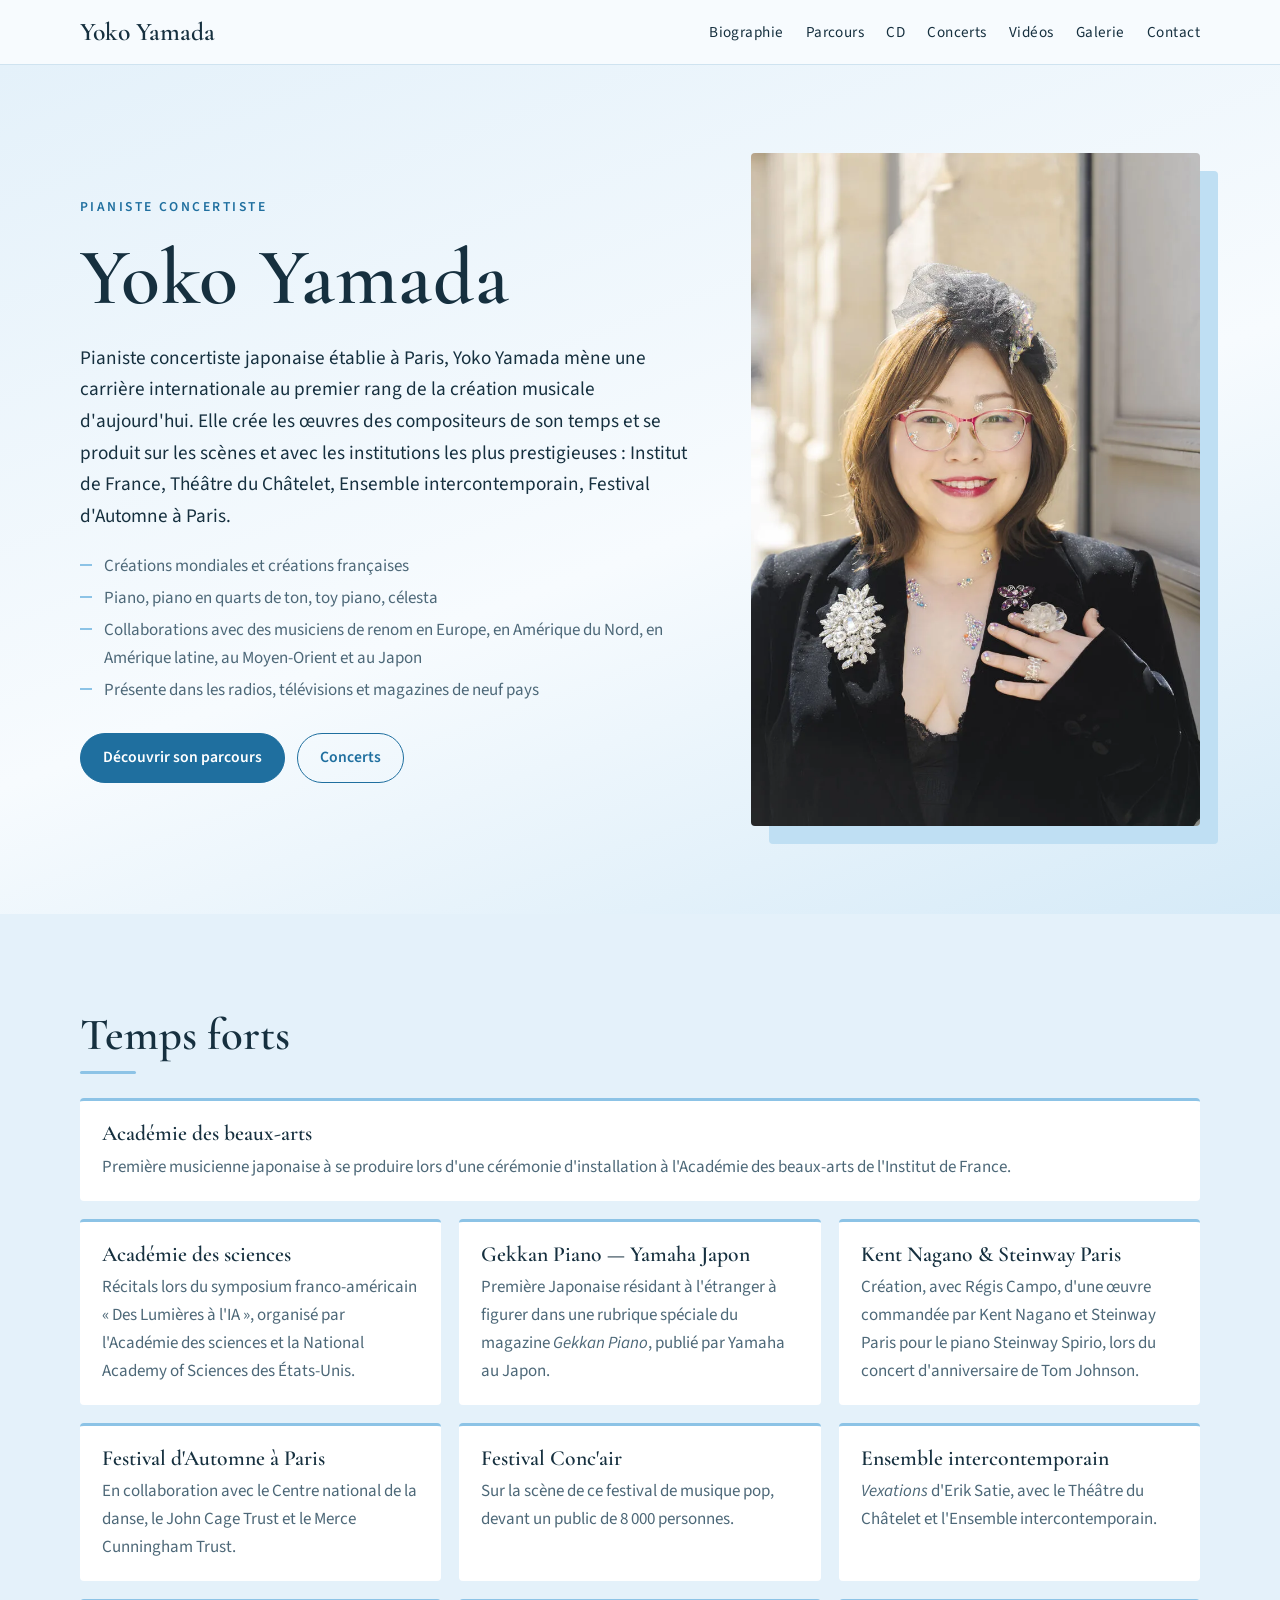
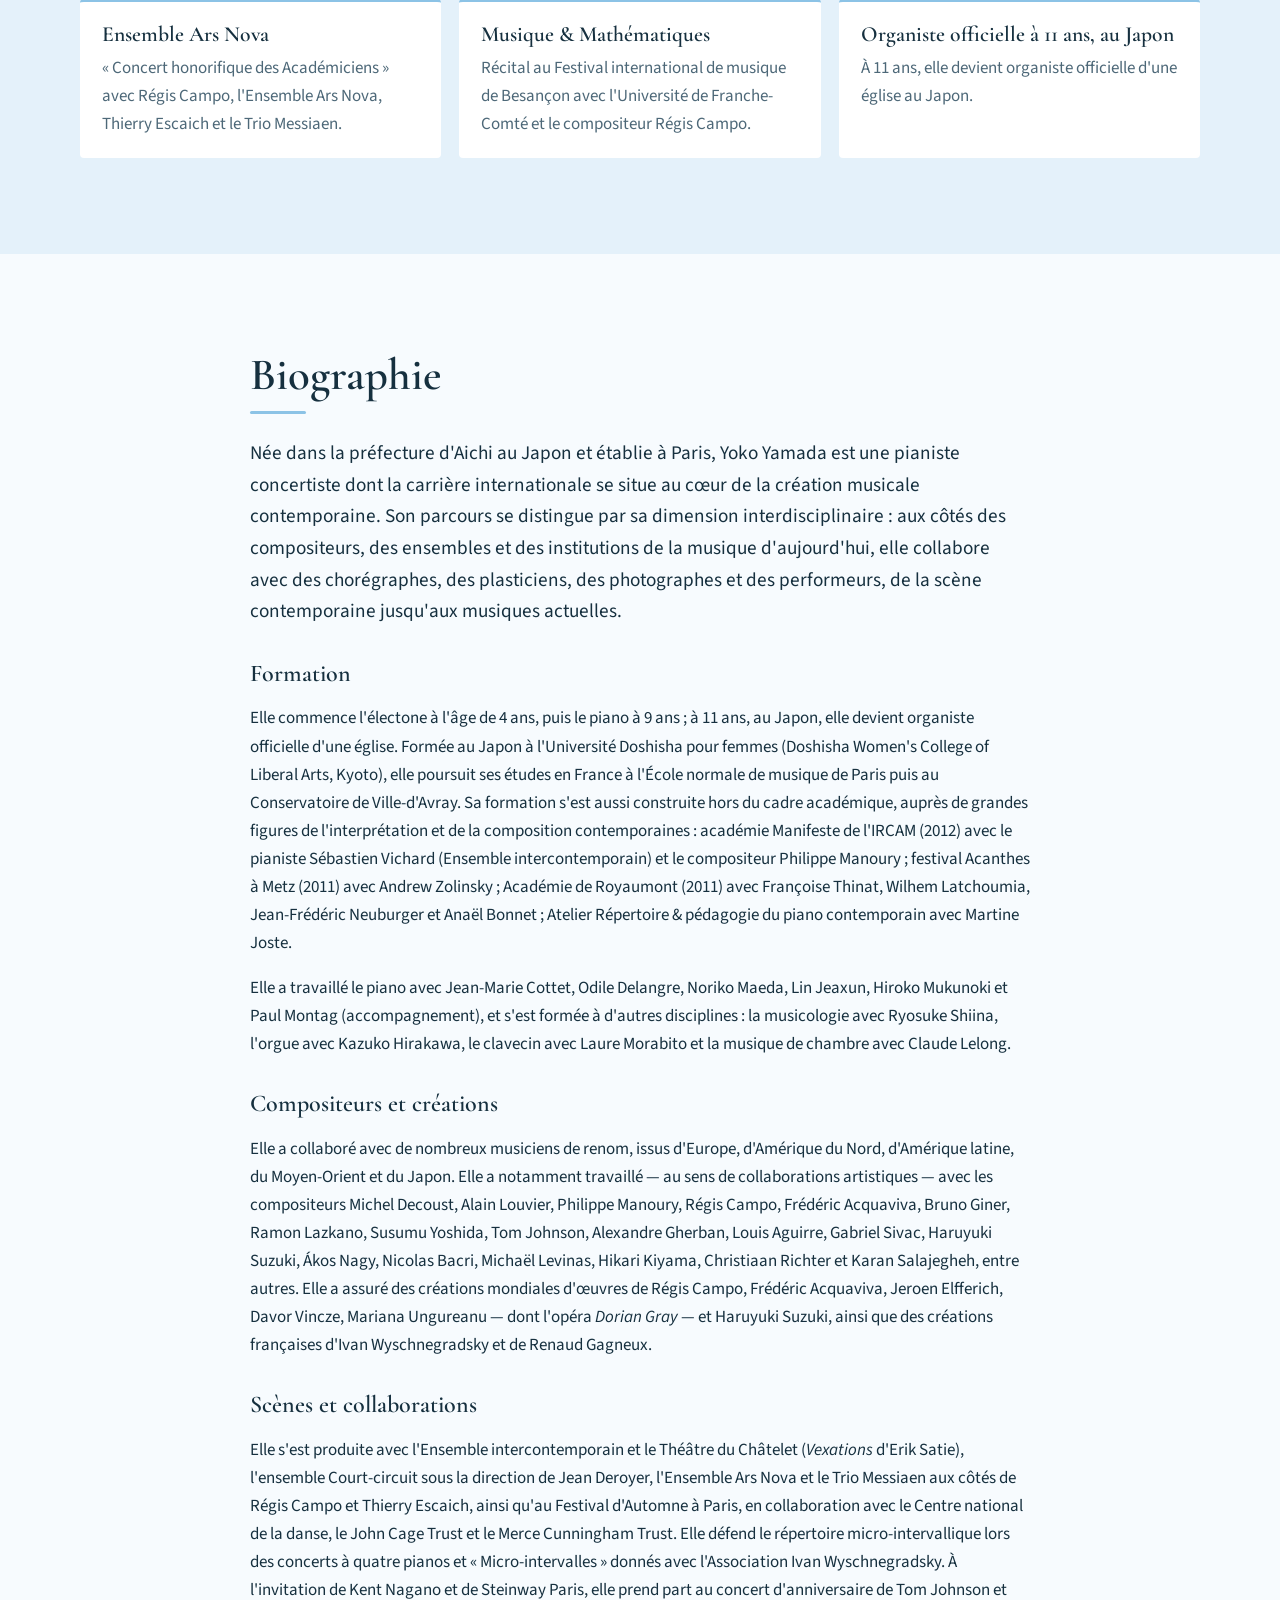
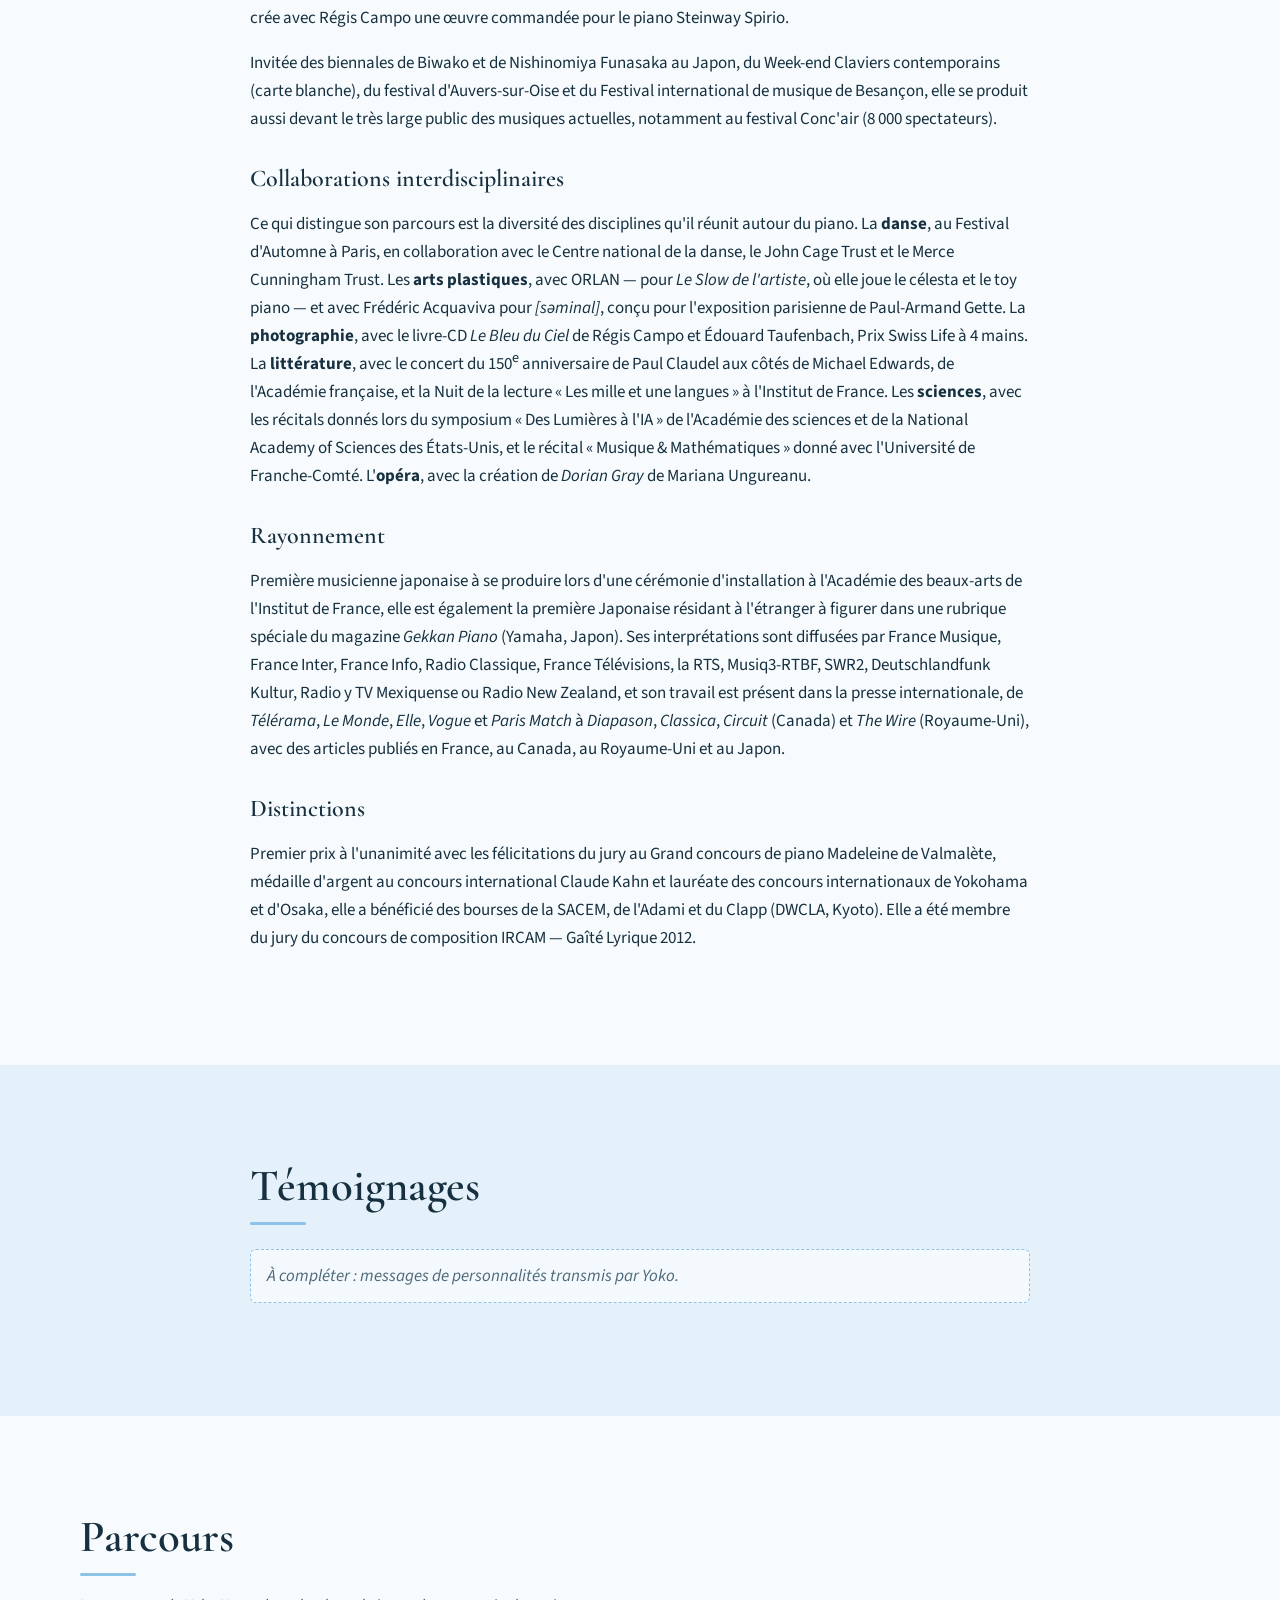
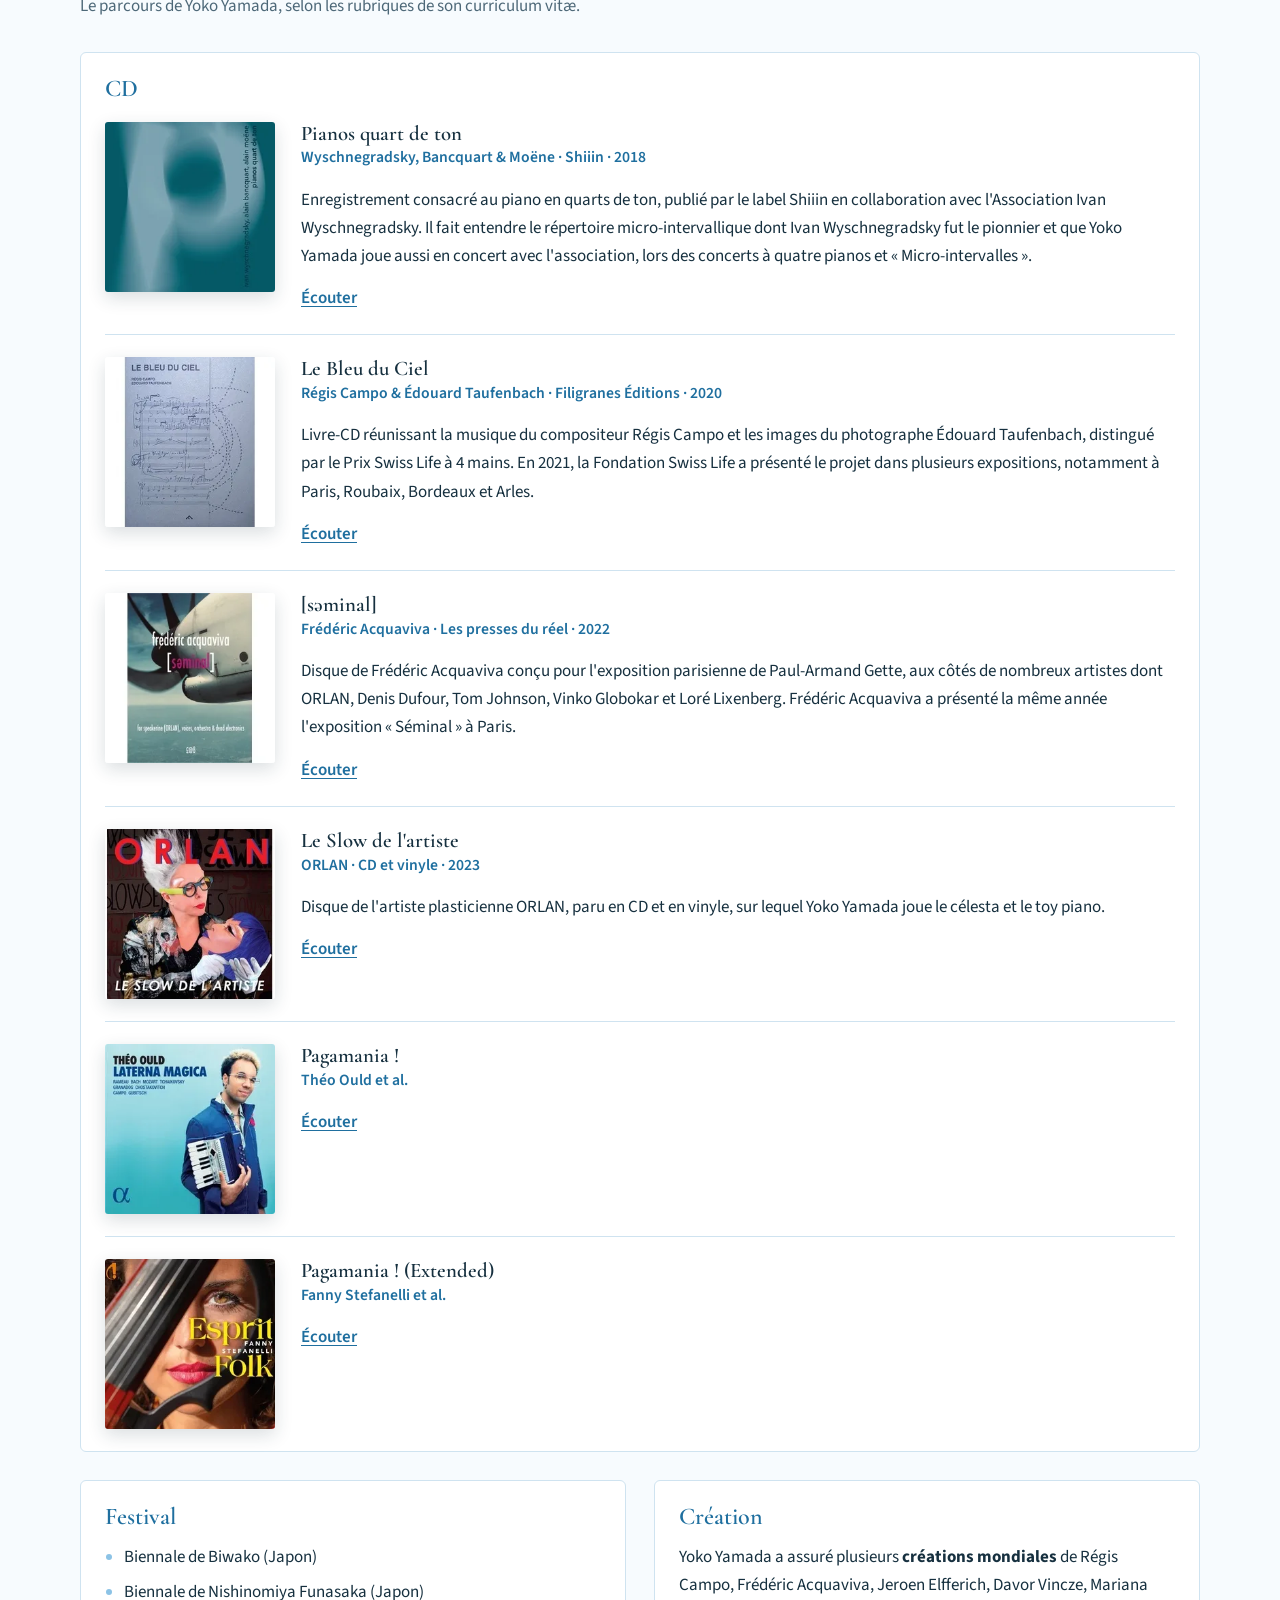
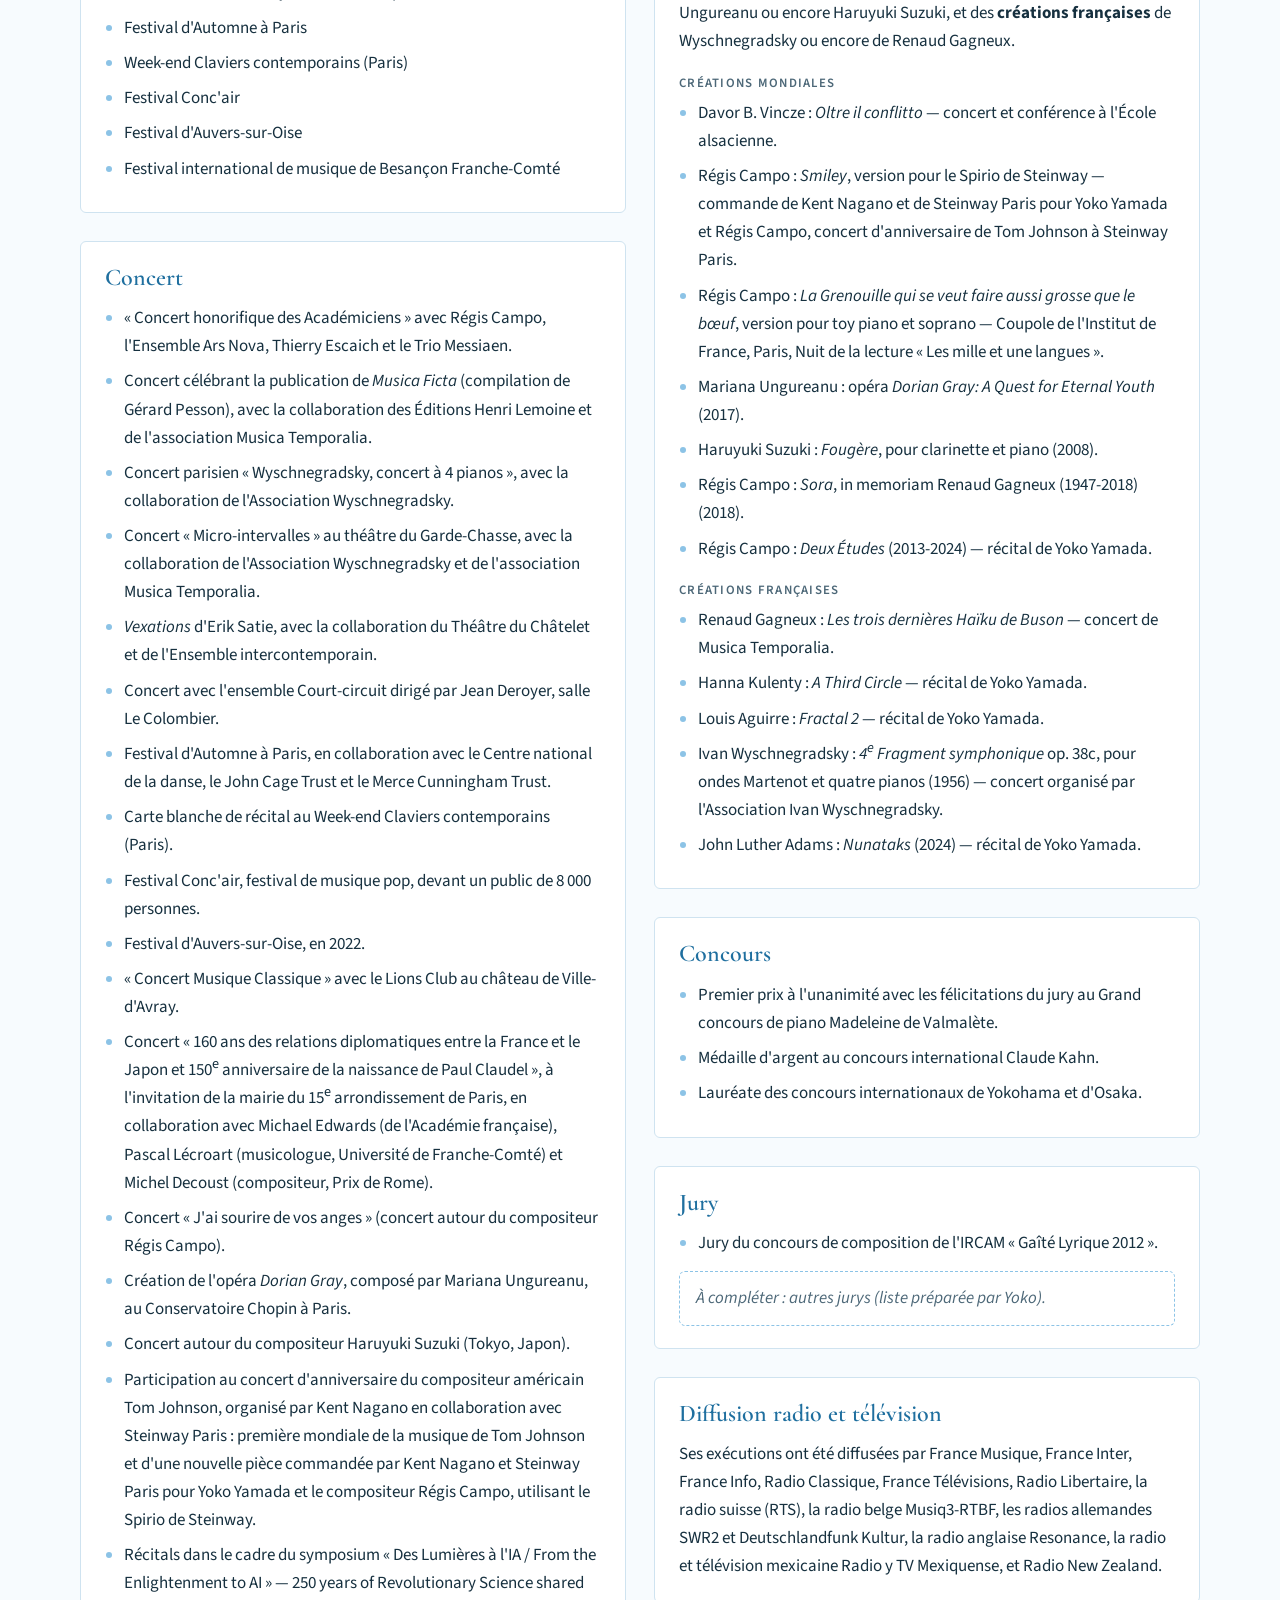
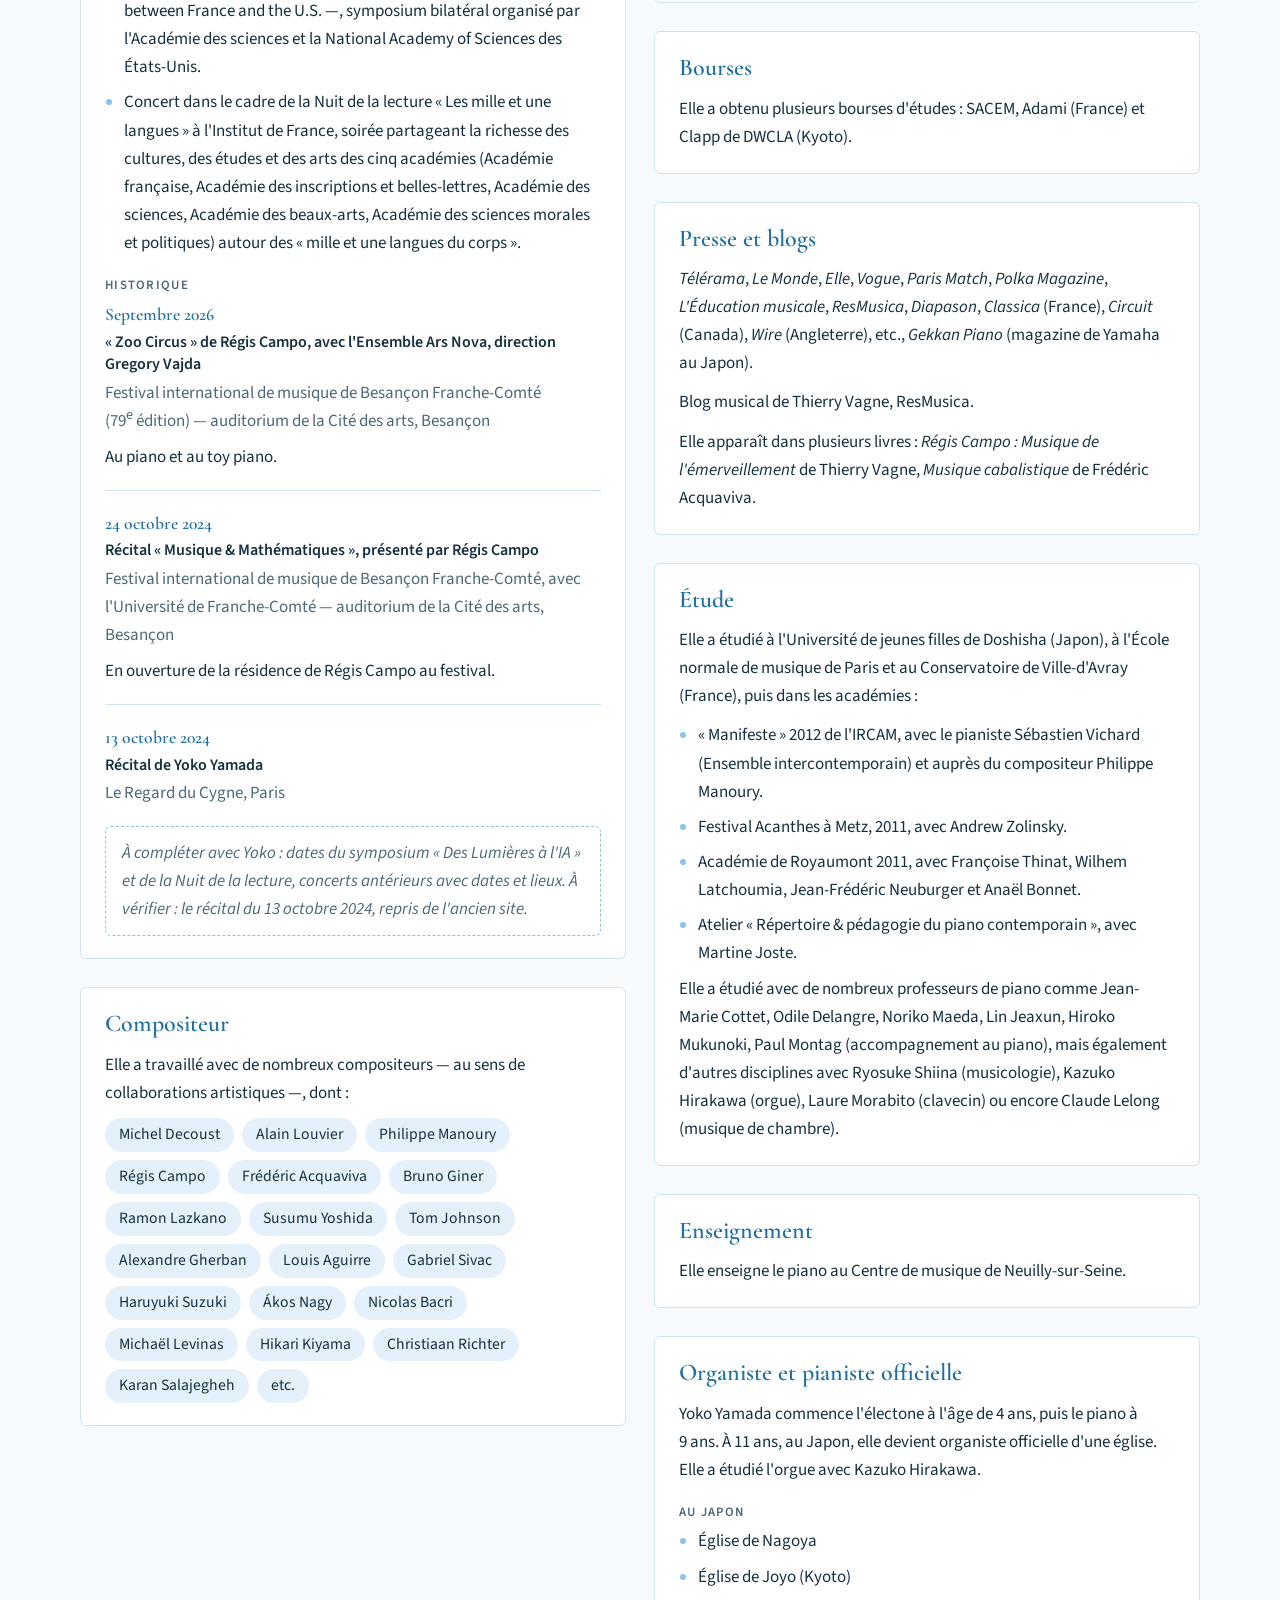
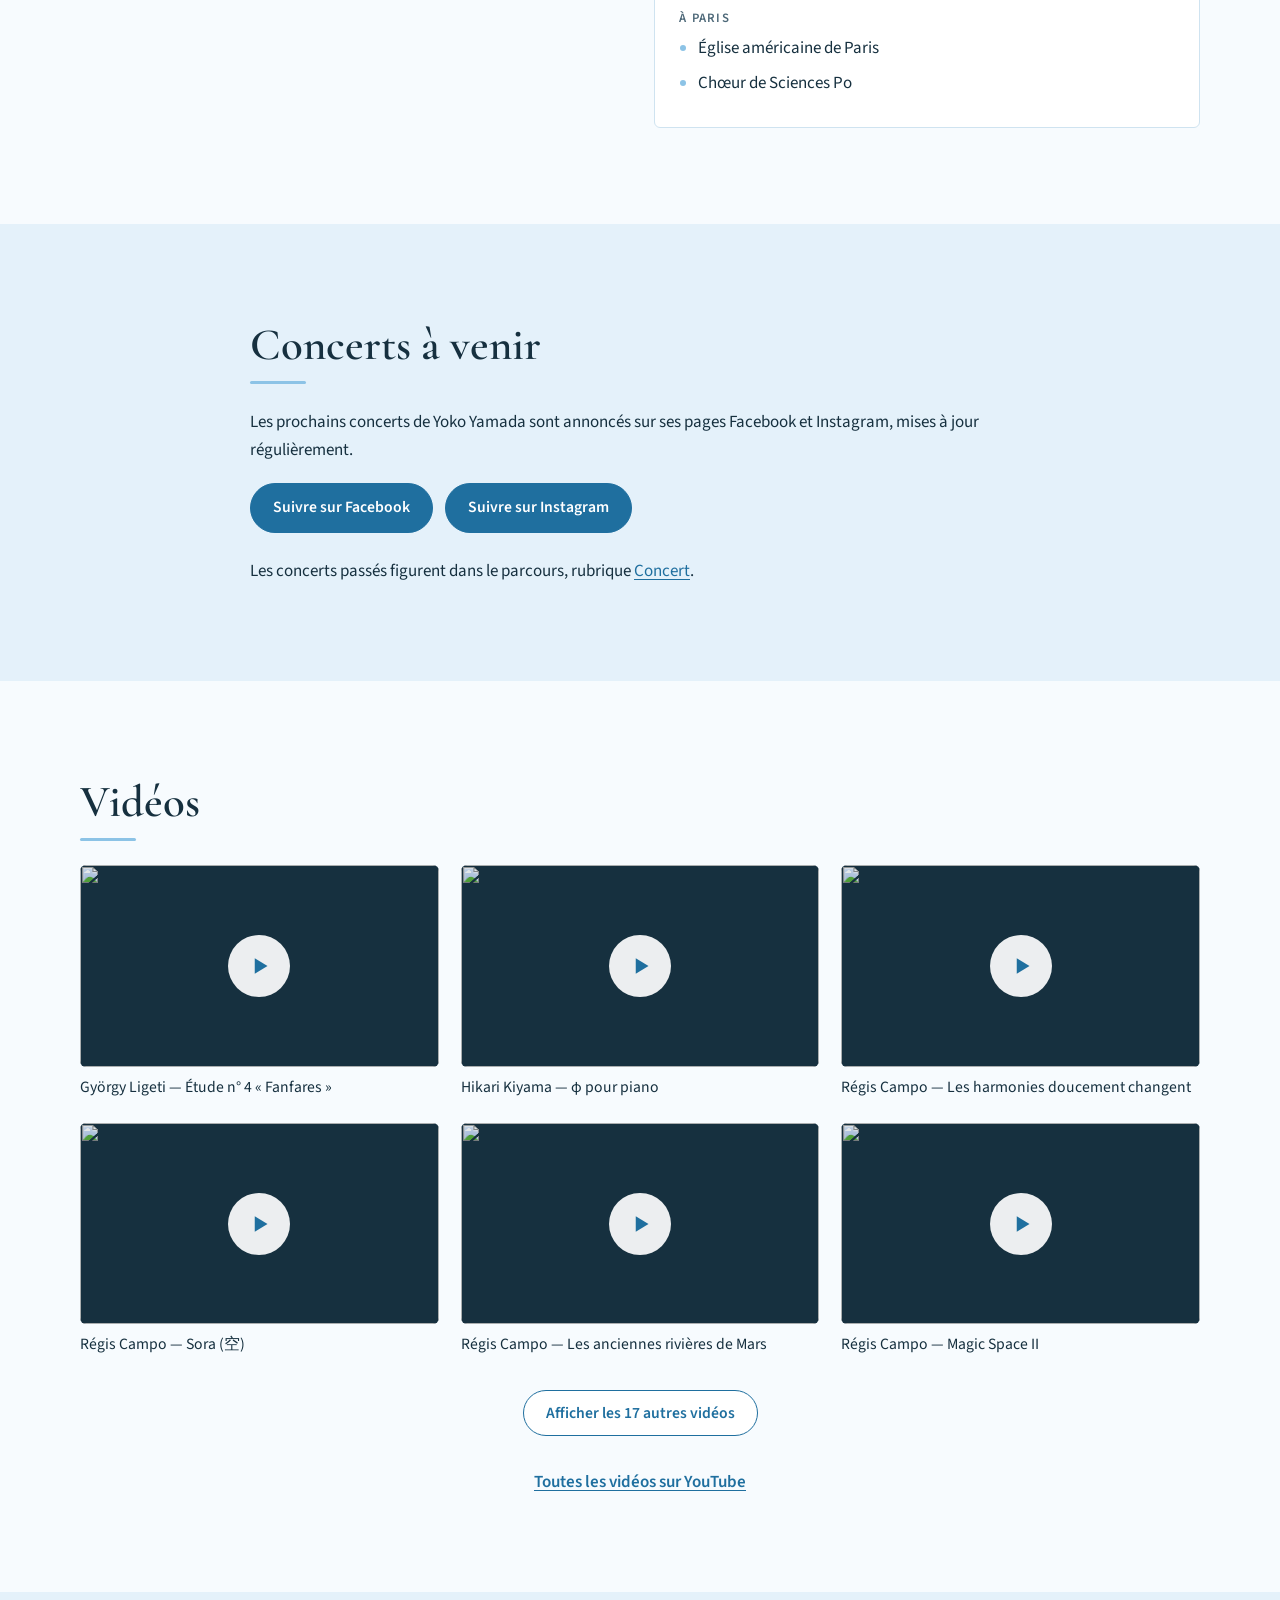
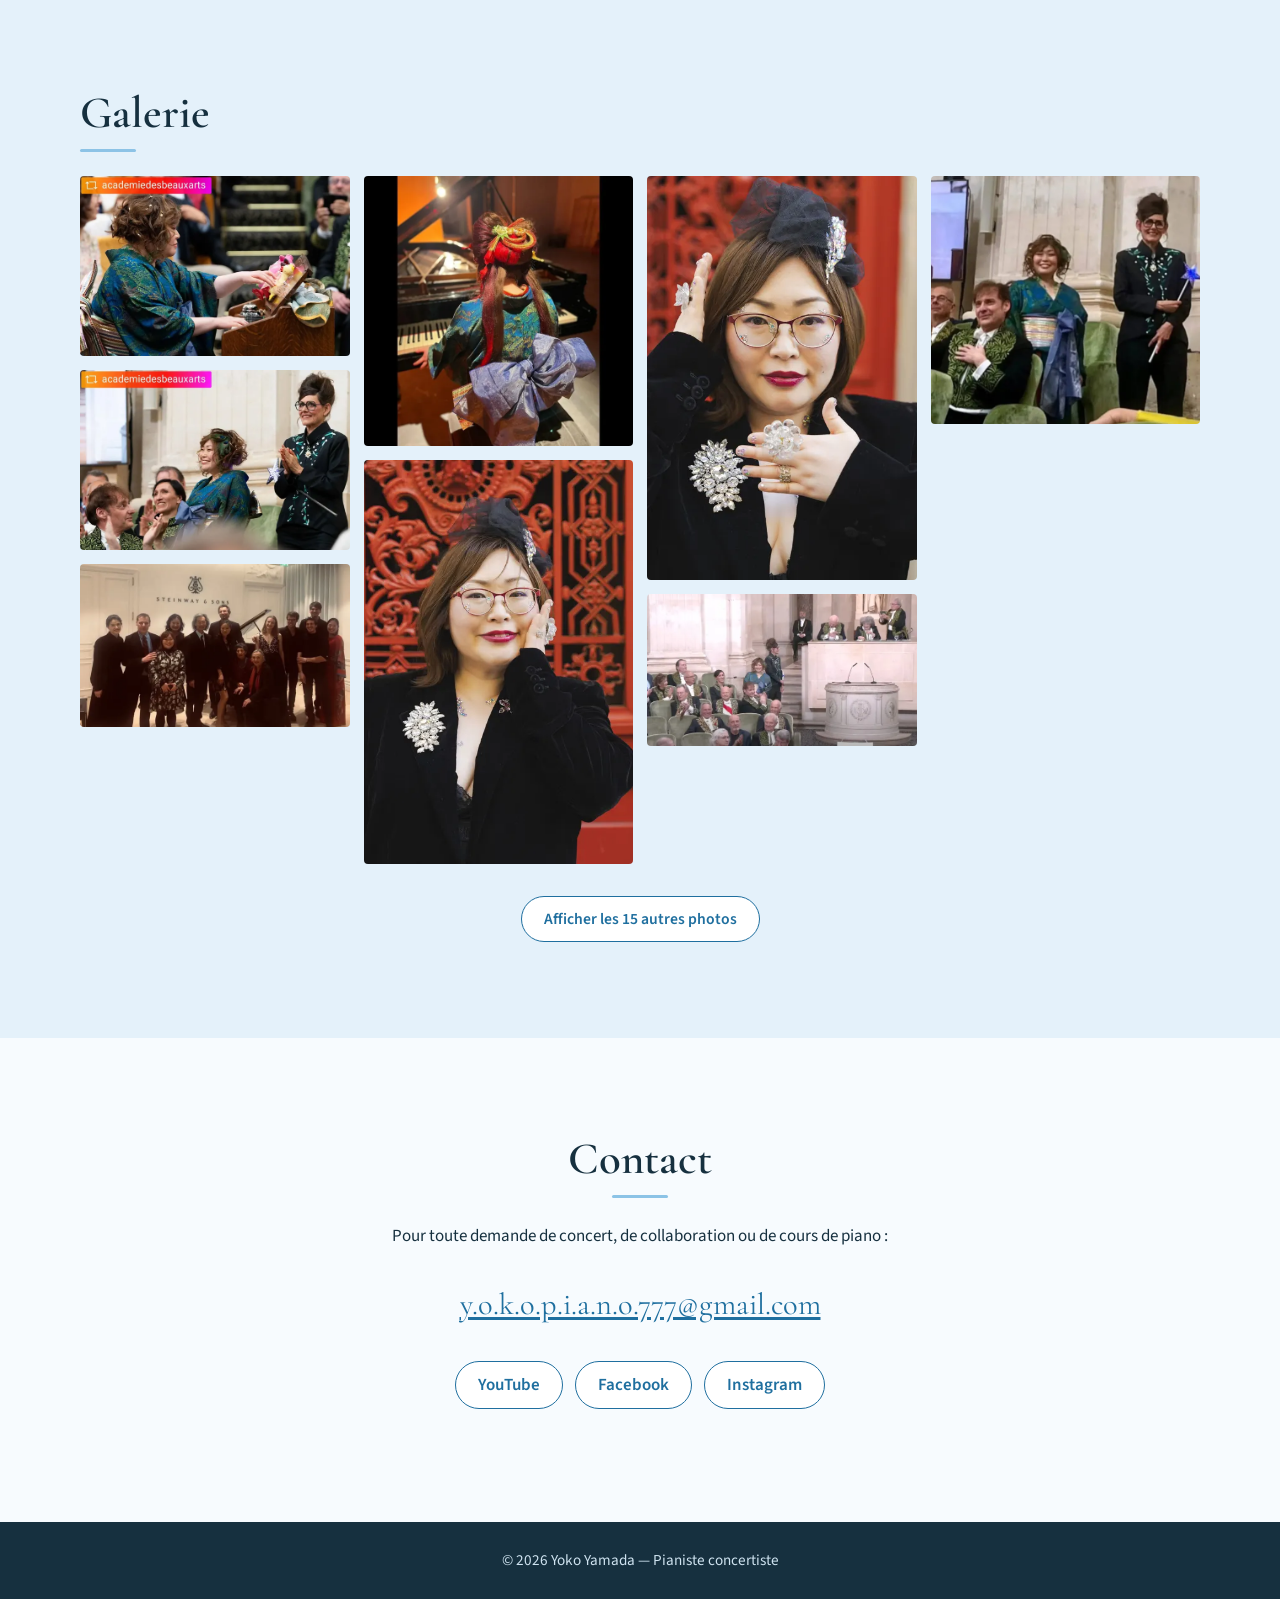
==== target/index.html @ 9039e143 "Concerts à venir : renvoi vers les pages Facebook et Instagram Co-Authored-By: Claude <noreply@anthr" ====
<!DOCTYPE html>
<html lang="fr">
<head>
    <meta charset="UTF-8">
    <meta name="viewport" content="width=device-width, initial-scale=1">

    <!-- STAGING : retiré automatiquement par _outils/promote.sh lors de la mise en ligne -->
    <meta name="robots" content="noindex, nofollow" data-staging>

    <title>Yoko Yamada — Pianiste concertiste, musique contemporaine | Paris</title>
    <meta name="description" content="Yoko Yamada, pianiste concertiste japonaise établie à Paris. Une carrière internationale au cœur de la création musicale contemporaine : créations mondiales, Institut de France, Ensemble intercontemporain, Festival d'Automne à Paris.">
    <meta name="author" content="Yoko Yamada">
    <link rel="canonical" href="https://yokoyamada.com/">
    <meta name="theme-color" content="#d9ecf8">
    <link rel="icon" href="favicon.svg" type="image/svg+xml">

    <!-- Open Graph / réseaux sociaux -->
    <meta property="og:type" content="profile">
    <meta property="og:locale" content="fr_FR">
    <meta property="og:site_name" content="Yoko Yamada">
    <meta property="og:title" content="Yoko Yamada — Pianiste concertiste">
    <meta property="og:description" content="Pianiste concertiste japonaise établie à Paris : créations mondiales, grandes scènes et institutions de la musique d'aujourd'hui, concerts et disques.">
    <meta property="og:url" content="https://yokoyamada.com/">
    <meta property="og:image" content="https://yokoyamada.com/img/og-yoko-yamada.jpg">
    <meta property="og:image:width" content="1200">
    <meta property="og:image:height" content="630">
    <meta property="og:image:alt" content="Portrait de la pianiste Yoko Yamada">
    <meta property="profile:first_name" content="Yoko">
    <meta property="profile:last_name" content="Yamada">
    <meta name="twitter:card" content="summary_large_image">

    <link rel="preconnect" href="https://fonts.googleapis.com">
    <link rel="preconnect" href="https://fonts.gstatic.com" crossorigin>
    <link href="https://fonts.googleapis.com/css2?family=Cormorant+Garamond:ital,wght@0,500;0,600;1,500&family=Source+Sans+3:wght@400;600&display=swap" rel="stylesheet">
    <link rel="stylesheet" href="assets/site.css">
    <link rel="preload" as="image" href="img/yoko-yamada-portrait-1.webp">

    <!-- Données structurées (schema.org) : aident Google à comprendre qui est Yoko Yamada -->
    <script type="application/ld+json">
    {
      "@context": "https://schema.org",
      "@graph": [
        {
          "@type": "WebSite",
          "@id": "https://yokoyamada.com/#site",
          "url": "https://yokoyamada.com/",
          "name": "Yoko Yamada — Pianiste concertiste",
          "inLanguage": "fr-FR",
          "about": { "@id": "https://yokoyamada.com/#yoko" }
        },
        {
          "@type": "Person",
          "@id": "https://yokoyamada.com/#yoko",
          "name": "Yoko Yamada",
          "url": "https://yokoyamada.com/",
          "image": "https://yokoyamada.com/img/yoko-yamada-portrait-1.webp",
          "jobTitle": "Pianiste concertiste",
          "description": "Pianiste concertiste japonaise établie à Paris, interprète de la création musicale contemporaine sur la scène internationale.",
          "nationality": { "@type": "Country", "name": "Japon" },
          "birthPlace": { "@type": "Place", "name": "Préfecture d'Aichi, Japon" },
          "homeLocation": { "@type": "Place", "name": "Paris, France" },
          "knowsAbout": ["Piano", "Musique contemporaine", "Piano en quarts de ton", "Toy piano", "Célesta", "Clavecin", "Orgue"],
          "alumniOf": [
            { "@type": "CollegeOrUniversity", "name": "Doshisha Women's College of Liberal Arts" },
            { "@type": "EducationalOrganization", "name": "École normale de musique de Paris" },
            { "@type": "EducationalOrganization", "name": "Conservatoire de Ville-d'Avray" }
          ],
          "award": [
            "Premier prix à l'unanimité avec les félicitations du jury — Grand concours de piano Madeleine de Valmalète",
            "Médaille d'argent — Concours international Claude Kahn",
            "Lauréate des concours internationaux de Yokohama et d'Osaka"
          ],
          "sameAs": [
            "https://www.youtube.com/channel/UCHz0asG-92HRYEZd9D53AxQ",
            "https://www.facebook.com/yokoyamadapianist/",
            "https://www.instagram.com/yoko.yamada.piano/"
          ]
        },
        {
          "@type": "MusicAlbum",
          "name": "Pianos quart de ton — Wyschnegradsky, Bancquart & Moëne",
          "datePublished": "2018",
          "recordLabel": { "@type": "Organization", "name": "Shiiin" },
          "contributor": { "@id": "https://yokoyamada.com/#yoko" },
          "image": "https://yokoyamada.com/img/cd-pianos-quart-de-ton.webp"
        },
        {
          "@type": "MusicAlbum",
          "name": "Le Bleu du Ciel",
          "datePublished": "2020",
          "byArtist": { "@type": "Person", "name": "Régis Campo" },
          "contributor": { "@id": "https://yokoyamada.com/#yoko" },
          "image": "https://yokoyamada.com/img/cd-le-bleu-du-ciel.webp"
        },
        {
          "@type": "MusicAlbum",
          "name": "[səminal]",
          "datePublished": "2022",
          "byArtist": { "@type": "Person", "name": "Frédéric Acquaviva" },
          "contributor": { "@id": "https://yokoyamada.com/#yoko" },
          "image": "https://yokoyamada.com/img/cd-seminal-acquaviva.webp"
        },
        {
          "@type": "MusicAlbum",
          "name": "Le Slow de l'artiste",
          "datePublished": "2023",
          "byArtist": { "@type": "Person", "name": "ORLAN" },
          "contributor": { "@id": "https://yokoyamada.com/#yoko" },
          "image": "https://yokoyamada.com/img/cd-orlan-le-slow-de-l-artiste.webp"
        },
        {
          "@type": "MusicEvent",
          "name": "Récital « Musique & Mathématiques » — Yoko Yamada, présenté par Régis Campo",
          "startDate": "2024-10-24",
          "eventStatus": "https://schema.org/EventScheduled",
          "eventAttendanceMode": "https://schema.org/OfflineEventAttendanceMode",
          "location": { "@type": "Place", "name": "Festival international de musique de Besançon Franche-Comté", "address": "Besançon, France" },
          "performer": { "@id": "https://yokoyamada.com/#yoko" }
        },
        {
          "@type": "MusicEvent",
          "name": "Récital de Yoko Yamada",
          "startDate": "2024-10-13",
          "eventStatus": "https://schema.org/EventScheduled",
          "eventAttendanceMode": "https://schema.org/OfflineEventAttendanceMode",
          "location": { "@type": "Place", "name": "Le Regard du Cygne", "address": "Paris, France" },
          "performer": { "@id": "https://yokoyamada.com/#yoko" }
        }
      ]
    }
    </script>
</head>
<body>
    <a class="skip-link" href="#contenu">Aller au contenu</a>

    <header class="site-header">
        <nav class="nav" aria-label="Navigation principale">
            <a class="nav-logo" href="#accueil">Yoko Yamada</a>
            <button class="nav-toggle" aria-expanded="false" aria-controls="nav-menu">
                <span class="sr-only">Menu</span><span></span><span></span><span></span>
            </button>
            <ul id="nav-menu" class="nav-menu">
                <li><a href="#biographie">Biographie</a></li>
                <li><a href="#parcours">Parcours</a></li>
                <li><a href="#discographie">CD</a></li>
                <li><a href="#concerts">Concerts</a></li>
                <li><a href="#videos">Vidéos</a></li>
                <li><a href="#galerie">Galerie</a></li>
                <li><a href="#contact">Contact</a></li>
            </ul>
        </nav>
    </header>

    <main id="contenu">

        <!-- ===================== ACCUEIL ===================== -->
        <section id="accueil" class="hero">
            <div class="container hero-grid">
                <div class="hero-text">
                    <p class="eyebrow">Pianiste concertiste</p>
                    <h1>Yoko Yamada</h1>
                    <p class="hero-lead">Pianiste concertiste japonaise établie à Paris, Yoko Yamada mène une carrière internationale au premier rang de la création musicale d'aujourd'hui. Elle crée les œuvres des compositeurs de son temps et se produit sur les scènes et avec les institutions les plus prestigieuses&nbsp;: Institut de France, Théâtre du Châtelet, Ensemble intercontemporain, Festival d'Automne à Paris.</p>
                    <ul class="hero-facts">
                        <li>Créations mondiales et créations françaises</li>
                        <li>Piano, piano en quarts de ton, toy piano, célesta</li>
                        <li>Collaborations avec des musiciens de renom en Europe, en Amérique du Nord, en Amérique latine, au <span class="nowrap">Moyen-Orient</span> et au Japon</li>
                        <li>Présente dans les radios, télévisions et magazines de neuf pays</li>
                    </ul>
                    <p class="hero-actions">
                        <a class="btn btn-primary" href="#biographie">Découvrir son parcours</a>
                        <a class="btn" href="#concerts">Concerts</a>
                    </p>
                </div>
                <figure class="hero-portrait">
                    <img src="img/yoko-yamada-portrait-1.webp" width="800" height="1200"
                         alt="Portrait de la pianiste Yoko Yamada" fetchpriority="high">
                </figure>
            </div>
        </section>

        <!-- ===================== TEMPS FORTS ===================== -->
        <section id="temps-forts" class="section section-tint" aria-labelledby="temps-forts-titre">
            <div class="container">
                <h2 id="temps-forts-titre">Temps forts</h2>
                <div class="highlights">
                    <article class="highlight">
                        <h3>Académie des beaux-arts</h3>
                        <p>Première musicienne japonaise à se produire lors d'une cérémonie d'installation à l'Académie des beaux-arts de l'Institut de France.</p>
                    </article>
                    <article class="highlight">
                        <h3>Académie des sciences</h3>
                        <p>Récitals lors du symposium franco-américain «&nbsp;Des Lumières à l'IA&nbsp;», organisé par l'Académie des sciences et la National Academy of Sciences des États-Unis.</p>
                    </article>
                    <article class="highlight">
                        <h3>Gekkan Piano — Yamaha Japon</h3>
                        <p>Première Japonaise résidant à l'étranger à figurer dans une rubrique spéciale du magazine <cite>Gekkan Piano</cite>, publié par Yamaha au Japon.</p>
                    </article>
                    <article class="highlight">
                        <h3>Kent Nagano &amp; Steinway Paris</h3>
                        <p>Création, avec Régis Campo, d'une œuvre commandée par Kent Nagano et Steinway Paris pour le piano Steinway Spirio, lors du concert d'anniversaire de Tom Johnson.</p>
                    </article>
                    <article class="highlight">
                        <h3>Festival d'Automne à Paris</h3>
                        <p>En collaboration avec le Centre national de la danse, le John Cage Trust et le Merce Cunningham Trust.</p>
                    </article>
                    <article class="highlight">
                        <h3>Festival Conc'air</h3>
                        <p>Sur la scène de ce festival de musique pop, devant un public de 8&nbsp;000 personnes.</p>
                    </article>
                    <article class="highlight">
                        <h3>Ensemble intercontemporain</h3>
                        <p><cite>Vexations</cite> d'Erik Satie, avec le Théâtre du Châtelet et l'Ensemble intercontemporain.</p>
                    </article>
                    <article class="highlight">
                        <h3>Ensemble Ars Nova</h3>
                        <p>«&nbsp;Concert honorifique des Académiciens&nbsp;» avec Régis Campo, l'Ensemble Ars Nova, Thierry Escaich et le Trio Messiaen.</p>
                    </article>
                    <article class="highlight">
                        <h3>Musique &amp; Mathématiques</h3>
                        <p>Récital au Festival international de musique de Besançon avec l'Université de Franche-Comté et le compositeur Régis Campo.</p>
                    </article>
                    <article class="highlight">
                        <h3>Organiste officielle à 11 ans, au Japon</h3>
                        <p>À 11&nbsp;ans, elle devient organiste officielle d'une église au Japon.</p>
                    </article>
                </div>
            </div>
        </section>

        <!-- ===================== BIOGRAPHIE ===================== -->
        <!-- Brouillon fondé sur le CV 2025&nbsp;: à relire et valider avec Yoko -->
        <section id="biographie" class="section" aria-labelledby="bio-titre">
            <div class="container narrow">
                <h2 id="bio-titre">Biographie</h2>

                <p class="lead">Née dans la préfecture d'Aichi au Japon et établie à Paris, Yoko Yamada est une pianiste concertiste dont la carrière internationale se situe au cœur de la création musicale contemporaine. Son parcours se distingue par sa dimension interdisciplinaire&nbsp;: aux côtés des compositeurs, des ensembles et des institutions de la musique d'aujourd'hui, elle collabore avec des chorégraphes, des plasticiens, des photographes et des performeurs, de la scène contemporaine jusqu'aux musiques actuelles.</p>

                <h3>Formation</h3>
                <p>Elle commence l'électone à l'âge de 4 ans, puis le piano à 9 ans&nbsp;; à 11 ans, au Japon, elle devient organiste officielle d'une église. Formée au Japon à l'Université Doshisha pour femmes (Doshisha Women's College of Liberal Arts, Kyoto), elle poursuit ses études en France à l'École normale de musique de Paris puis au Conservatoire de Ville-d'Avray. Sa formation s'est aussi construite hors du cadre académique, auprès de grandes figures de l'interprétation et de la composition contemporaines&nbsp;: académie Manifeste de l'IRCAM (2012) avec le pianiste Sébastien Vichard (Ensemble intercontemporain) et le compositeur Philippe Manoury&nbsp;; festival Acanthes à Metz (2011) avec Andrew Zolinsky&nbsp;; Académie de Royaumont (2011) avec Françoise Thinat, Wilhem Latchoumia, Jean-Frédéric Neuburger et Anaël Bonnet&nbsp;; Atelier Répertoire &amp; pédagogie du piano contemporain avec Martine Joste.</p>
                <p>Elle a travaillé le piano avec Jean-Marie Cottet, Odile Delangre, Noriko Maeda, Lin Jeaxun, Hiroko Mukunoki et Paul Montag (accompagnement), et s'est formée à d'autres disciplines&nbsp;: la musicologie avec Ryosuke Shiina, l'orgue avec Kazuko Hirakawa, le clavecin avec Laure Morabito et la musique de chambre avec Claude Lelong.</p>

                <h3>Compositeurs et créations</h3>
                <p>Elle a collaboré avec de nombreux musiciens de renom, issus d'Europe, d'Amérique du Nord, d'Amérique latine, du Moyen-Orient et du Japon. Elle a notamment travaillé — au sens de collaborations artistiques — avec les compositeurs Michel Decoust, Alain Louvier, Philippe Manoury, Régis Campo, Frédéric Acquaviva, Bruno Giner, Ramon Lazkano, Susumu Yoshida, Tom Johnson, Alexandre Gherban, Louis Aguirre, Gabriel Sivac, Haruyuki Suzuki, Ákos Nagy, Nicolas Bacri, Michaël Levinas, Hikari Kiyama, Christiaan Richter et Karan Salajegheh, entre autres. Elle a assuré des créations mondiales d'œuvres de Régis Campo, Frédéric Acquaviva, Jeroen Elfferich, Davor Vincze, Mariana Ungureanu — dont l'opéra <cite>Dorian Gray</cite> — et Haruyuki Suzuki, ainsi que des créations françaises d'Ivan Wyschnegradsky et de Renaud Gagneux.</p>

                <h3>Scènes et collaborations</h3>
                <p>Elle s'est produite avec l'Ensemble intercontemporain et le Théâtre du Châtelet (<cite>Vexations</cite> d'Erik Satie), l'ensemble Court-circuit sous la direction de Jean Deroyer, l'Ensemble Ars Nova et le Trio Messiaen aux côtés de Régis Campo et Thierry Escaich, ainsi qu'au Festival d'Automne à Paris, en collaboration avec le Centre national de la danse, le John Cage Trust et le Merce Cunningham Trust. Elle défend le répertoire micro-intervallique lors des concerts à quatre pianos et «&nbsp;Micro-intervalles&nbsp;» donnés avec l'Association Ivan Wyschnegradsky. À l'invitation de Kent Nagano et de Steinway Paris, elle prend part au concert d'anniversaire de Tom Johnson et crée avec Régis Campo une œuvre commandée pour le piano Steinway Spirio.</p>
                <p>Invitée des biennales de Biwako et de Nishinomiya Funasaka au Japon, du Week-end Claviers contemporains (carte blanche), du festival d'Auvers-sur-Oise et du Festival international de musique de Besançon, elle se produit aussi devant le très large public des musiques actuelles, notamment au festival Conc'air (8 000 spectateurs).</p>

                <h3>Collaborations interdisciplinaires</h3>
                <p>Ce qui distingue son parcours est la diversité des disciplines qu'il réunit autour du piano. La <strong>danse</strong>, au Festival d'Automne à Paris, en collaboration avec le Centre national de la danse, le John Cage Trust et le Merce Cunningham Trust. Les <strong>arts plastiques</strong>, avec ORLAN — pour <cite>Le Slow de l'artiste</cite>, où elle joue le célesta et le toy piano — et avec Frédéric Acquaviva pour <cite>[səminal]</cite>, conçu pour l'exposition parisienne de Paul-Armand Gette. La <strong>photographie</strong>, avec le livre-CD <cite>Le Bleu du Ciel</cite> de Régis Campo et Édouard Taufenbach, Prix Swiss Life à 4 mains. La <strong>littérature</strong>, avec le concert du 150<sup>e</sup> anniversaire de Paul Claudel aux côtés de Michael Edwards, de l'Académie française, et la Nuit de la lecture «&nbsp;Les mille et une langues&nbsp;» à l'Institut de France. Les <strong>sciences</strong>, avec les récitals donnés lors du symposium «&nbsp;Des Lumières à l'IA&nbsp;» de l'Académie des sciences et de la National Academy of Sciences des États-Unis, et le récital «&nbsp;Musique &amp; Mathématiques&nbsp;» donné avec l'Université de Franche-Comté. L'<strong>opéra</strong>, avec la création de <cite>Dorian Gray</cite> de Mariana Ungureanu.</p>

                <h3>Rayonnement</h3>
                <p>Première musicienne japonaise à se produire lors d'une cérémonie d'installation à l'Académie des beaux-arts de l'Institut de France, elle est également la première Japonaise résidant à l'étranger à figurer dans une rubrique spéciale du magazine <cite>Gekkan Piano</cite> (Yamaha, Japon). Ses interprétations sont diffusées par France Musique, France Inter, France Info, Radio Classique, France Télévisions, la RTS, Musiq3-RTBF, SWR2, Deutschlandfunk Kultur, Radio y TV Mexiquense ou Radio New Zealand, et son travail est présent dans la presse internationale, de <cite>Télérama</cite>, <cite>Le Monde</cite>, <cite>Elle</cite>, <cite>Vogue</cite> et <cite>Paris Match</cite> à <cite>Diapason</cite>, <cite>Classica</cite>, <cite>Circuit</cite> (Canada) et <cite>The Wire</cite> (Royaume-Uni), avec des articles publiés en France, au Canada, au Royaume-Uni et au Japon.</p>

                <h3>Distinctions</h3>
                <p>Premier prix à l'unanimité avec les félicitations du jury au Grand concours de piano Madeleine de Valmalète, médaille d'argent au concours international Claude Kahn et lauréate des concours internationaux de Yokohama et d'Osaka, elle a bénéficié des bourses de la SACEM, de l'Adami et du Clapp (DWCLA, Kyoto). Elle a été membre du jury du concours de composition IRCAM — Gaîté Lyrique 2012.</p>
            </div>
        </section>

        <!-- ===================== TÉMOIGNAGES ===================== -->
        <section id="temoignages" class="section section-tint" aria-labelledby="temoignages-titre">
            <div class="container narrow">
                <h2 id="temoignages-titre">Témoignages</h2>
                <!-- Modèle à dupliquer pour chaque message&nbsp;:
                <blockquote class="quote">
                    <p>«&nbsp;Texte du message.&nbsp;»</p>
                    <footer>— Prénom Nom, fonction</footer>
                </blockquote>
                -->
                <p class="todo">À compléter&nbsp;: messages de personnalités transmis par Yoko.</p>
            </div>
        </section>

        <!-- ===================== PARCOURS (catégories du CV) ===================== -->
        <section id="parcours" class="section" aria-labelledby="parcours-titre">
            <div class="container">
                <h2 id="parcours-titre">Parcours</h2>
                <p class="section-intro">Le parcours de Yoko Yamada, selon les rubriques de son curriculum vitæ.</p>

                <article class="cv-block cv-wide" id="discographie">
                    <h3>CD</h3>
                    <div class="albums">
                        <article class="album">
                            <img src="img/cd-pianos-quart-de-ton.webp" width="250" height="250" loading="lazy"
                                 alt="Pochette du CD Pianos quart de ton — Wyschnegradsky, Bancquart & Moëne (Shiiin, 2018)">
                            <div class="album-body">
                                <h4>Pianos quart de ton</h4>
                                <p class="album-meta">Wyschnegradsky, Bancquart &amp; Moëne · Shiiin · 2018</p>
                                <p>Enregistrement consacré au piano en quarts de ton, publié par le label Shiiin en collaboration avec l'Association Ivan Wyschnegradsky. Il fait entendre le répertoire micro-intervallique dont Ivan Wyschnegradsky fut le pionnier et que Yoko Yamada joue aussi en concert avec l'association, lors des concerts à quatre pianos et «&nbsp;Micro-intervalles&nbsp;».</p>
                                <a class="album-link" href="https://share.google/s8GZMo7tkDkUSyOky" target="_blank" rel="noopener">Écouter</a>
                            </div>
                        </article>

                        <article class="album">
                            <img src="img/cd-le-bleu-du-ciel.webp" width="250" height="250" loading="lazy"
                                 alt="Couverture du livre-CD Le Bleu du Ciel de Régis Campo et Édouard Taufenbach (2020)">
                            <div class="album-body">
                                <h4>Le Bleu du Ciel</h4>
                                <p class="album-meta">Régis Campo &amp; Édouard Taufenbach · Filigranes Éditions · 2020</p>
                                <p>Livre-CD réunissant la musique du compositeur Régis Campo et les images du photographe Édouard Taufenbach, distingué par le Prix Swiss Life à 4 mains. En 2021, la Fondation Swiss Life a présenté le projet dans plusieurs expositions, notamment à Paris, Roubaix, Bordeaux et Arles.</p>
                                <a class="album-link" href="https://share.google/Xl8PVLxoLoIl8qKgy" target="_blank" rel="noopener">Écouter</a>
                            </div>
                        </article>

                        <article class="album">
                            <img src="img/cd-seminal-acquaviva.webp" width="250" height="250" loading="lazy"
                                 alt="Pochette du CD [səminal] de Frédéric Acquaviva (Les presses du réel, 2022)">
                            <div class="album-body">
                                <h4>[səminal]</h4>
                                <p class="album-meta">Frédéric Acquaviva · Les presses du réel · 2022</p>
                                <p>Disque de Frédéric Acquaviva conçu pour l'exposition parisienne de Paul-Armand Gette, aux côtés de nombreux artistes dont ORLAN, Denis Dufour, Tom Johnson, Vinko Globokar et Loré Lixenberg. Frédéric Acquaviva a présenté la même année l'exposition «&nbsp;Séminal&nbsp;» à Paris.</p>
                                <a class="album-link" href="https://share.google/dnWexfeUSVrhPWCW0" target="_blank" rel="noopener">Écouter</a>
                            </div>
                        </article>

                        <article class="album">
                            <img src="img/cd-orlan-le-slow-de-l-artiste.webp" width="250" height="250" loading="lazy"
                                 alt="Pochette du disque Le Slow de l'artiste d'ORLAN (2023)">
                            <div class="album-body">
                                <h4>Le Slow de l'artiste</h4>
                                <p class="album-meta">ORLAN · CD et vinyle · 2023</p>
                                <p>Disque de l'artiste plasticienne ORLAN, paru en CD et en vinyle, sur lequel Yoko Yamada joue le célesta et le toy piano.</p>
                                <a class="album-link" href="https://share.google/vnJ6VL4KesDqOwYs6" target="_blank" rel="noopener">Écouter</a>
                            </div>
                        </article>

                        <article class="album">
                            <img src="img/cd-pagamania.webp" width="250" height="250" loading="lazy"
                                 alt="Pochette de Pagamania !">
                            <div class="album-body">
                                <h4>Pagamania&nbsp;!</h4>
                                <p class="album-meta">Théo Ould et al.</p>
                                <a class="album-link" href="https://share.google/3sBfAjBsgggVgboQY" target="_blank" rel="noopener">Écouter</a>
                            </div>
                        </article>
                        <article class="album">
                            <img src="img/cd-pagamania-extended.webp" width="250" height="250" loading="lazy"
                                 alt="Pochette de Pagamania ! (Extended)">
                            <div class="album-body">
                                <h4>Pagamania&nbsp;! (Extended)</h4>
                                <p class="album-meta">Fanny Stefanelli et al.</p>
                                <a class="album-link" href="https://share.google/aRUityvo91Z3wJ6Qm" target="_blank" rel="noopener">Écouter</a>
                            </div>
                        </article>
                    </div>
                </article>

                <div class="cv-grid">
                    <details class="cv-block" open>
                        <summary><h3>Festival</h3></summary>
                        <ul>
                            <li>Biennale de Biwako (Japon)</li>
                            <li>Biennale de Nishinomiya Funasaka (Japon)</li>
                            <li>Festival d'Automne à Paris</li>
                            <li>Week-end Claviers contemporains (Paris)</li>
                            <li>Festival Conc'air</li>
                            <li>Festival d'Auvers-sur-Oise</li>
                            <li>Festival international de musique de Besançon Franche-Comté</li>
                        </ul>
                    </details>

                    <details class="cv-block" id="concerts-passes" open>
                        <summary><h3>Concert</h3></summary>
                        <ul>
                            <li>«&nbsp;Concert honorifique des Académiciens&nbsp;» avec Régis Campo, l'Ensemble Ars Nova, Thierry Escaich et le Trio Messiaen.</li>
                            <li>Concert célébrant la publication de <cite>Musica Ficta</cite> (compilation de Gérard Pesson), avec la collaboration des Éditions Henri Lemoine et de l'association Musica Temporalia.</li>
                            <li>Concert parisien «&nbsp;Wyschnegradsky, concert à 4 pianos&nbsp;», avec la collaboration de l'Association Wyschnegradsky.</li>
                            <li>Concert «&nbsp;Micro-intervalles&nbsp;» au théâtre du Garde-Chasse, avec la collaboration de l'Association Wyschnegradsky et de l'association Musica Temporalia.</li>
                            <li><cite>Vexations</cite> d'Erik Satie, avec la collaboration du Théâtre du Châtelet et de l'Ensemble intercontemporain.</li>
                            <li>Concert avec l'ensemble Court-circuit dirigé par Jean Deroyer, salle Le Colombier.</li>
                            <li>Festival d'Automne à Paris, en collaboration avec le Centre national de la danse, le John Cage Trust et le Merce Cunningham Trust.</li>
                            <li>Carte blanche de récital au Week-end Claviers contemporains (Paris).</li>
                            <li>Festival Conc'air, festival de musique pop, devant un public de 8 000 personnes.</li>
                            <li>Festival d'Auvers-sur-Oise, en 2022.</li>
                            <li>«&nbsp;Concert Musique Classique&nbsp;» avec le Lions Club au château de Ville-d'Avray.</li>
                            <li>Concert «&nbsp;160 ans des relations diplomatiques entre la France et le Japon et 150<sup>e</sup> anniversaire de la naissance de Paul Claudel&nbsp;», à l'invitation de la mairie du 15<sup>e</sup> arrondissement de Paris, en collaboration avec Michael Edwards (de l'Académie française), Pascal Lécroart (musicologue, Université de Franche-Comté) et Michel Decoust (compositeur, Prix de Rome).</li>
                            <li>Concert «&nbsp;J'ai sourire de vos anges&nbsp;» (concert autour du compositeur Régis Campo).</li>
                            <li>Création de l'opéra <cite>Dorian Gray</cite>, composé par Mariana Ungureanu, au Conservatoire Chopin à Paris.</li>
                            <li>Concert autour du compositeur Haruyuki Suzuki (Tokyo, Japon).</li>
                            <li>Participation au concert d'anniversaire du compositeur américain Tom Johnson, organisé par Kent Nagano en collaboration avec Steinway Paris&nbsp;: première mondiale de la musique de Tom Johnson et d'une nouvelle pièce commandée par Kent Nagano et Steinway Paris pour Yoko Yamada et le compositeur Régis Campo, utilisant le Spirio de Steinway.</li>
                            <li>Récitals dans le cadre du symposium «&nbsp;Des Lumières à l'IA / <span lang="en">From the Enlightenment to AI</span>&nbsp;» — <span lang="en">250 years of Revolutionary Science shared between France and the U.S.</span> —, symposium bilatéral organisé par l'Académie des sciences et la National Academy of Sciences des États-Unis.</li>
                            <li>Concert dans le cadre de la Nuit de la lecture «&nbsp;Les mille et une langues&nbsp;» à l'Institut de France, soirée partageant la richesse des cultures, des études et des arts des cinq académies (Académie française, Académie des inscriptions et belles-lettres, Académie des sciences, Académie des beaux-arts, Académie des sciences morales et politiques) autour des «&nbsp;mille et une langues du corps&nbsp;».</li>
                        </ul>
                        <h4 class="cv-sub">Historique</h4>
                        <article class="concert">
                            <p class="concert-date"><time datetime="2026-09">Septembre 2026</time></p>
                            <div>
                                <h5>«&nbsp;Zoo Circus&nbsp;» de Régis Campo, avec l'Ensemble Ars Nova, direction Gregory Vajda</h5>
                                <p class="concert-place">Festival international de musique de Besançon Franche-Comté (79<sup>e</sup>&nbsp;édition) — auditorium de la Cité des arts, Besançon</p>
                                <p class="concert-note">Au piano et au toy piano.</p>
                            </div>
                        </article>
                        <article class="concert">
                            <p class="concert-date"><time datetime="2024-10-24">24 octobre 2024</time></p>
                            <div>
                                <h5>Récital «&nbsp;Musique &amp; Mathématiques&nbsp;», présenté par Régis Campo</h5>
                                <p class="concert-place">Festival international de musique de Besançon Franche-Comté, avec l'Université de Franche-Comté — auditorium de la Cité des arts, Besançon</p>
                                <p class="concert-note">En ouverture de la résidence de Régis Campo au festival.</p>
                            </div>
                        </article>
                        <article class="concert">
                            <p class="concert-date"><time datetime="2024-10-13">13 octobre 2024</time></p>
                            <div>
                                <h5>Récital de Yoko Yamada</h5>
                                <p class="concert-place">Le Regard du Cygne, Paris</p>
                            </div>
                        </article>
                        <p class="todo">À compléter avec Yoko&nbsp;: dates du symposium «&nbsp;Des Lumières à l'IA&nbsp;» et de la Nuit de la lecture, concerts antérieurs avec dates et lieux. À vérifier&nbsp;: le récital du 13 octobre 2024, repris de l'ancien site.</p>
                    </details>

                    <details class="cv-block" open>
                        <summary><h3>Compositeur</h3></summary>
                        <p>Elle a travaillé avec de nombreux compositeurs — au sens de collaborations artistiques —, dont&nbsp;:</p>
                        <ul class="tags">
                            <li>Michel Decoust</li><li>Alain Louvier</li><li>Philippe Manoury</li><li>Régis Campo</li>
                            <li>Frédéric Acquaviva</li><li>Bruno Giner</li><li>Ramon Lazkano</li><li>Susumu Yoshida</li>
                            <li>Tom Johnson</li><li>Alexandre Gherban</li><li>Louis Aguirre</li><li>Gabriel Sivac</li>
                            <li>Haruyuki Suzuki</li><li>Ákos Nagy</li><li>Nicolas Bacri</li><li>Michaël Levinas</li>
                            <li>Hikari Kiyama</li><li>Christiaan Richter</li><li>Karan Salajegheh</li><li>etc.</li>
                        </ul>
                    </details>

                    <details class="cv-block" open>
                        <summary><h3>Création</h3></summary>
                        <p>Yoko Yamada a assuré plusieurs <strong>créations mondiales</strong> de Régis Campo, Frédéric Acquaviva, Jeroen Elfferich, Davor Vincze, Mariana Ungureanu ou encore Haruyuki Suzuki, et des <strong>créations françaises</strong> de Wyschnegradsky ou encore de Renaud Gagneux.</p>
                        <h4 class="cv-sub">Créations mondiales</h4>
                        <ul>
                            <li>Davor B. Vincze&nbsp;: <cite>Oltre il conflitto</cite> — concert et conférence à l'École alsacienne.</li>
                            <li>Régis Campo&nbsp;: <cite>Smiley</cite>, version pour le Spirio de Steinway — commande de Kent Nagano et de Steinway Paris pour Yoko Yamada et Régis Campo, concert d'anniversaire de Tom Johnson à Steinway Paris.</li>
                            <li>Régis Campo&nbsp;: <cite>La Grenouille qui se veut faire aussi grosse que le bœuf</cite>, version pour toy piano et soprano — Coupole de l'Institut de France, Paris, Nuit de la lecture «&nbsp;Les mille et une langues&nbsp;».</li>
                            <li>Mariana Ungureanu&nbsp;: opéra <cite lang="en">Dorian Gray: A Quest for Eternal Youth</cite> (2017).</li>
                            <li>Haruyuki Suzuki&nbsp;: <cite>Fougère</cite>, pour clarinette et piano (2008).</li>
                            <li>Régis Campo&nbsp;: <cite>Sora</cite>, in memoriam Renaud Gagneux (1947-2018) (2018).</li>
                            <li>Régis Campo&nbsp;: <cite>Deux Études</cite> (2013-2024) — récital de Yoko Yamada.</li>
                        </ul>
                        <h4 class="cv-sub">Créations françaises</h4>
                        <ul>
                            <li>Renaud Gagneux&nbsp;: <cite>Les trois dernières Haïku de Buson</cite> — concert de Musica Temporalia.</li>
                            <li>Hanna Kulenty&nbsp;: <cite lang="en">A Third Circle</cite> — récital de Yoko Yamada.</li>
                            <li>Louis Aguirre&nbsp;: <cite>Fractal 2</cite> — récital de Yoko Yamada.</li>
                            <li>Ivan Wyschnegradsky&nbsp;: <cite>4<sup>e</sup> Fragment symphonique</cite> op.&nbsp;38c, pour ondes Martenot et quatre pianos (1956) — concert organisé par l'Association Ivan Wyschnegradsky.</li>
                            <li>John Luther Adams&nbsp;: <cite>Nunataks</cite> (2024) — récital de Yoko Yamada.</li>
                        </ul>
                    </details>

                    <details class="cv-block" open>
                        <summary><h3>Concours</h3></summary>
                        <ul>
                            <li>Premier prix à l'unanimité avec les félicitations du jury au Grand concours de piano Madeleine de Valmalète.</li>
                            <li>Médaille d'argent au concours international Claude Kahn.</li>
                            <li>Lauréate des concours internationaux de Yokohama et d'Osaka.</li>
                        </ul>
                    </details>

                    <details class="cv-block" open>
                        <summary><h3>Jury</h3></summary>
                        <ul>
                            <li>Jury du concours de composition de l'IRCAM «&nbsp;Gaîté Lyrique 2012&nbsp;».</li>
                        </ul>
                        <p class="todo">À compléter&nbsp;: autres jurys (liste préparée par Yoko).</p>
                    </details>

                    <details class="cv-block" open>
                        <summary><h3>Diffusion radio et télévision</h3></summary>
                        <p>Ses exécutions ont été diffusées par France Musique, France Inter, France Info, Radio Classique, France Télévisions, Radio Libertaire, la radio suisse (RTS), la radio belge Musiq3-RTBF, les radios allemandes SWR2 et Deutschlandfunk Kultur, la radio anglaise Resonance, la radio et télévision mexicaine Radio y TV Mexiquense, et Radio New Zealand.</p>
                    </details>

                    <details class="cv-block" open>
                        <summary><h3>Bourses</h3></summary>
                        <p>Elle a obtenu plusieurs bourses d'études&nbsp;: SACEM, Adami (France) et Clapp de DWCLA (Kyoto).</p>
                    </details>

                    <details class="cv-block" open>
                        <summary><h3>Presse et blogs</h3></summary>
                        <p><cite>Télérama</cite>, <cite>Le Monde</cite>, <cite>Elle</cite>, <cite>Vogue</cite>, <cite>Paris Match</cite>, <cite>Polka Magazine</cite>, <cite>L'Éducation musicale</cite>, <cite>ResMusica</cite>, <cite>Diapason</cite>, <cite>Classica</cite> (France), <cite>Circuit</cite> (Canada), <cite>Wire</cite> (Angleterre), etc., <cite>Gekkan Piano</cite> (magazine de Yamaha au Japon).</p>
                        <p>Blog musical de Thierry Vagne, ResMusica.</p>
                        <p>Elle apparaît dans plusieurs livres&nbsp;: <cite>Régis Campo&nbsp;: Musique de l'émerveillement</cite> de Thierry Vagne, <cite>Musique cabalistique</cite> de Frédéric Acquaviva.</p>
                    </details>

                    <details class="cv-block" open>
                        <summary><h3>Étude</h3></summary>
                        <p>Elle a étudié à l'Université de jeunes filles de Doshisha (Japon), à l'École normale de musique de Paris et au Conservatoire de Ville-d'Avray (France), puis dans les académies&nbsp;:</p>
                        <ul>
                            <li>«&nbsp;Manifeste&nbsp;» 2012 de l'IRCAM, avec le pianiste Sébastien Vichard (Ensemble intercontemporain) et auprès du compositeur Philippe Manoury.</li>
                            <li>Festival Acanthes à Metz, 2011, avec Andrew Zolinsky.</li>
                            <li>Académie de Royaumont 2011, avec Françoise Thinat, Wilhem Latchoumia, Jean-Frédéric Neuburger et Anaël Bonnet.</li>
                            <li>Atelier «&nbsp;Répertoire &amp; pédagogie du piano contemporain&nbsp;», avec Martine Joste.</li>
                        </ul>
                        <p>Elle a étudié avec de nombreux professeurs de piano comme Jean-Marie Cottet, Odile Delangre, Noriko Maeda, Lin Jeaxun, Hiroko Mukunoki, Paul Montag (accompagnement au piano), mais également d'autres disciplines avec Ryosuke Shiina (musicologie), Kazuko Hirakawa (orgue), Laure Morabito (clavecin) ou encore Claude Lelong (musique de chambre).</p>
                    </details>

                    <details class="cv-block" open>
                        <summary><h3>Enseignement</h3></summary>
                        <p>Elle enseigne le piano au Centre de musique de Neuilly-sur-Seine.</p>
                    </details>

                    <details class="cv-block" open>
                        <summary><h3>Organiste et pianiste officielle</h3></summary>
                        <p>Yoko Yamada commence l'électone à l'âge de 4&nbsp;ans, puis le piano à 9&nbsp;ans. À 11&nbsp;ans, au Japon, elle devient organiste officielle d'une église. Elle a étudié l'orgue avec Kazuko Hirakawa.</p>
                        <h4 class="cv-sub">Au Japon</h4>
                        <ul>
                            <li>Église de Nagoya</li>
                            <li>Église de Joyo (Kyoto)</li>
                        </ul>
                        <h4 class="cv-sub">À Paris</h4>
                        <ul>
                            <li>Église américaine de Paris</li>
                            <li>Chœur de Sciences Po</li>
                        </ul>
                    </details>
                </div>
            </div>
        </section>

        <!-- ===================== CONCERTS ===================== -->
        <section id="concerts" class="section section-tint" aria-labelledby="concerts-titre">
            <div class="container narrow">
                <h2 id="concerts-titre">Concerts à venir</h2>
                <!-- Modèle pour un concert&nbsp;:
                <article class="concert">
                    <p class="concert-date"><time datetime="2026-12-05">5 décembre 2026</time></p>
                    <div>
                        <h3>Titre du concert</h3>
                        <p class="concert-place">Lieu, ville</p>
                        <ul class="programme">
                            <li>Compositeur&nbsp;: Œuvre (année)</li>
                        </ul>
                        <p><a href="https://...">Réservation</a></p>
                    </div>
                </article>
                -->
                <p>Les prochains concerts de Yoko Yamada sont annoncés sur ses pages Facebook et Instagram, mises à jour régulièrement.</p>
                <p class="concerts-actions">
                    <a class="btn btn-primary" href="https://www.facebook.com/yokoyamadapianist/" target="_blank" rel="noopener">Suivre sur Facebook</a>
                    <a class="btn btn-primary" href="https://www.instagram.com/yoko.yamada.piano/" target="_blank" rel="noopener">Suivre sur Instagram</a>
                </p>
                <p class="concerts-link">Les concerts passés figurent dans le parcours, rubrique <a href="#concerts-passes">Concert</a>.</p>
            </div>
        </section>

        <!-- ===================== VIDÉOS ===================== -->
        <!-- Les vidéos ne se chargent qu'au clic (page plus rapide, meilleur référencement) -->
        <section id="videos" class="section" aria-labelledby="videos-titre">
            <div class="container">
                <h2 id="videos-titre">Vidéos</h2>
                <div class="videos" data-collapse="6" data-collapse-label="vidéos">
                    <figure class="video"><button class="yt" data-id="DUBKTpXViuY"><span class="sr-only">Lire la vidéo</span></button><figcaption>György Ligeti — Étude n° 4 «&nbsp;Fanfares&nbsp;»</figcaption></figure>
                    <figure class="video"><button class="yt" data-id="WfqT6rVHPco"><span class="sr-only">Lire la vidéo</span></button><figcaption>Hikari Kiyama — φ pour piano</figcaption></figure>
                    <figure class="video"><button class="yt" data-id="2oMxDveWobk"><span class="sr-only">Lire la vidéo</span></button><figcaption>Régis Campo — Les harmonies doucement changent</figcaption></figure>
                    <figure class="video"><button class="yt" data-id="leaLBR1dgPg"><span class="sr-only">Lire la vidéo</span></button><figcaption>Régis Campo — Sora (空)</figcaption></figure>
                    <figure class="video"><button class="yt" data-id="hyTyR1Gn7zw"><span class="sr-only">Lire la vidéo</span></button><figcaption>Régis Campo — Les anciennes rivières de Mars</figcaption></figure>
                    <figure class="video"><button class="yt" data-id="sfPu7L82YNA"><span class="sr-only">Lire la vidéo</span></button><figcaption>Régis Campo — Magic Space II</figcaption></figure>
                    <figure class="video"><button class="yt" data-id="FhvO5g9N_YI"><span class="sr-only">Lire la vidéo</span></button><figcaption>Conférence-concert Régis Campo, avec Philippe Gueit et Yoko Yamada</figcaption></figure>
                    <figure class="video"><button class="yt" data-id="7hFfFmi6LsU"><span class="sr-only">Lire la vidéo</span></button><figcaption>George Crumb — Eine kleine Mitternachtmusik</figcaption></figure>
                    <figure class="video"><button class="yt" data-id="lteZczAxn9k"><span class="sr-only">Lire la vidéo</span></button><figcaption>Henry Cowell — Aeolian Harp</figcaption></figure>
                    <figure class="video"><button class="yt" data-id="7lX3j2vnj-k"><span class="sr-only">Lire la vidéo</span></button><figcaption>John Cage — Suite for Toy Piano</figcaption></figure>
                    <figure class="video"><button class="yt" data-id="CoR0XMmBbBo"><span class="sr-only">Lire la vidéo</span></button><figcaption>Fabian Svensson — Toy Toccata</figcaption></figure>
                    <figure class="video"><button class="yt" data-id="1XrFZuPhozo"><span class="sr-only">Lire la vidéo</span></button><figcaption>Alain Louvier — Étude XV pour agresseurs, clavecin</figcaption></figure>
                    <figure class="video"><button class="yt" data-id="Mb6UJM5rFBE"><span class="sr-only">Lire la vidéo</span></button><figcaption>Hiroaki Takaha — Le collier, clavecin</figcaption></figure>
                    <figure class="video"><button class="yt" data-id="-TbKRFttRlc"><span class="sr-only">Lire la vidéo</span></button><figcaption>Camille Delafon — Miniature 1</figcaption></figure>
                    <figure class="video"><button class="yt" data-id="nwY6b2vU598"><span class="sr-only">Lire la vidéo</span></button><figcaption>Camille Delafon — Topologie (extrait)</figcaption></figure>
                    <figure class="video"><button class="yt" data-id="7v1K9TS22Js"><span class="sr-only">Lire la vidéo</span></button><figcaption>Elfferich &amp; Yamada — Snowflakes (duo à distance)</figcaption></figure>
                    <figure class="video"><button class="yt" data-id="I0AtWmJUvCM"><span class="sr-only">Lire la vidéo</span></button><figcaption>Elfferich &amp; Yamada — Happy Days (duo à distance)</figcaption></figure>
                    <figure class="video"><button class="yt" data-id="QXukvteSFSw"><span class="sr-only">Lire la vidéo</span></button><figcaption>Le Bleu du Ciel — Àst</figcaption></figure>
                    <figure class="video"><button class="yt" data-id="Kp8CZ2igU3k"><span class="sr-only">Lire la vidéo</span></button><figcaption>Le Bleu du Ciel — The Light</figcaption></figure>
                    <figure class="video"><button class="yt" data-id="74E1HRYkSgo"><span class="sr-only">Lire la vidéo</span></button><figcaption>Le Bleu du Ciel — Rondini, addio al maestro</figcaption></figure>
                    <figure class="video"><button class="yt" data-id="aEymftPJ19M"><span class="sr-only">Lire la vidéo</span></button><figcaption>Le Bleu du Ciel — Fly Away</figcaption></figure>
                    <figure class="video"><button class="yt" data-id="Xm9764uJW2Y"><span class="sr-only">Lire la vidéo</span></button><figcaption>Le Bleu du Ciel — Become a Bird</figcaption></figure>
                    <figure class="video"><button class="yt" data-id="1qiWl9KAedI"><span class="sr-only">Lire la vidéo</span></button><figcaption>Rest in Peace — court métrage d'animation (Gobelins, 2021)</figcaption></figure>
                </div>
                <p class="more"><a href="https://www.youtube.com/channel/UCHz0asG-92HRYEZd9D53AxQ" target="_blank" rel="noopener">Toutes les vidéos sur YouTube</a></p>
            </div>
        </section>

        <!-- ===================== GALERIE ===================== -->
        <section id="galerie" class="section section-tint" aria-labelledby="galerie-titre">
            <div class="container">
                <h2 id="galerie-titre">Galerie</h2>
                <div class="gallery" data-collapse="8" data-collapse-label="photos">
                    <a href="img/yoko-yamada-concert-4.webp"><img src="img/yoko-yamada-concert-4-thumb.webp" loading="lazy" alt="Yoko Yamada jouant à l'Académie des beaux-arts"></a>
                    <a href="img/yoko-yamada-concert-6.webp"><img src="img/yoko-yamada-concert-6-thumb.webp" loading="lazy" alt="Yoko Yamada applaudie à l'Académie des beaux-arts"></a>
                    <a href="img/yoko-yamada-concert-11.webp"><img src="img/yoko-yamada-concert-11-thumb.webp" loading="lazy" alt="Yoko Yamada et les musiciens chez Steinway &amp; Sons à Paris"></a>
                    <a href="img/yoko-yamada-concert-10.webp"><img src="img/yoko-yamada-concert-10-thumb.webp" loading="lazy" alt="Yoko Yamada au piano en costume de scène"></a>
                    <a href="img/yoko-yamada-portrait-2.webp"><img src="img/yoko-yamada-portrait-2-thumb.webp" loading="lazy" alt="Portrait de Yoko Yamada"></a>
                    <a href="img/yoko-yamada-portrait-3.webp"><img src="img/yoko-yamada-portrait-3-thumb.webp" loading="lazy" alt="Portrait de Yoko Yamada"></a>
                    <a href="img/yoko-yamada-concert-5.webp"><img src="img/yoko-yamada-concert-5-thumb.webp" loading="lazy" alt="Séance à l'Académie des beaux-arts, Institut de France"></a>
                    <a href="img/yoko-yamada-concert-7.webp"><img src="img/yoko-yamada-concert-7-thumb.webp" loading="lazy" alt="Yoko Yamada parmi les académiciens à l'Académie des beaux-arts"></a>
                    <a href="img/yoko-yamada-concert-9.webp"><img src="img/yoko-yamada-concert-9-thumb.webp" loading="lazy" alt="Portrait de Yoko Yamada"></a>
                    <a href="img/yoko-yamada-concert-14.webp"><img src="img/yoko-yamada-concert-14-thumb.webp" loading="lazy" alt="Yoko Yamada dans le public lors d'une émission télévisée"></a>
                    <a href="img/yoko-yamada-portrait-4.webp"><img src="img/yoko-yamada-portrait-4-thumb.webp" loading="lazy" alt="Portrait de Yoko Yamada"></a>
                    <a href="img/yoko-yamada-portrait-5.webp"><img src="img/yoko-yamada-portrait-5-thumb.webp" loading="lazy" alt="Portrait de Yoko Yamada"></a>
                    <a href="img/yoko-yamada-concert-3.webp"><img src="img/yoko-yamada-concert-3-thumb.webp" loading="lazy" alt="Yoko Yamada en concert, vue de la salle"></a>
                    <a href="img/yoko-yamada-concert-12.webp"><img src="img/yoko-yamada-concert-12-thumb.webp" loading="lazy" alt="Récital de Yoko Yamada au Festival international de musique de Besançon"></a>
                    <a href="img/yoko-yamada-concert-1.webp"><img src="img/yoko-yamada-concert-1-thumb.webp" loading="lazy" alt="Yoko Yamada en costume de scène"></a>
                    <a href="img/yoko-yamada-concert-2.webp"><img src="img/yoko-yamada-concert-2-thumb.webp" loading="lazy" alt="Yoko Yamada entourée d'artistes lors d'une réception"></a>
                    <a href="img/yoko-yamada-concert-8.webp"><img src="img/yoko-yamada-concert-8-thumb.webp" loading="lazy" alt="Yoko Yamada en concert à l'Académie des beaux-arts"></a>
                    <a href="img/yoko-yamada-concert-13.webp"><img src="img/yoko-yamada-concert-13-thumb.webp" loading="lazy" alt="Yoko Yamada avec des musiciens"></a>
                    <a href="img/yoko-yamada-portrait-6.webp"><img src="img/yoko-yamada-portrait-6-thumb.webp" loading="lazy" alt="Portrait de Yoko Yamada"></a>
                    <a href="img/yoko-yamada-portrait-7.webp"><img src="img/yoko-yamada-portrait-7-thumb.webp" loading="lazy" alt="Portrait de Yoko Yamada en extérieur"></a>
                    <a href="img/yoko-yamada-portrait-8.webp"><img src="img/yoko-yamada-portrait-8-thumb.webp" loading="lazy" alt="Portrait de Yoko Yamada"></a>
                    <a href="img/yoko-yamada-portrait-9.webp"><img src="img/yoko-yamada-portrait-9-thumb.webp" loading="lazy" alt="Portrait de Yoko Yamada"></a>
                    <a href="img/yoko-yamada-personnel-1.webp"><img src="img/yoko-yamada-personnel-1-thumb.webp" loading="lazy" alt="Yoko Yamada sur scène en costume"></a>
                </div>
            </div>
        </section>

        <!-- ===================== CONTACT ===================== -->
        <section id="contact" class="section" aria-labelledby="contact-titre">
            <div class="container narrow center">
                <h2 id="contact-titre">Contact</h2>
                <p>Pour toute demande de concert, de collaboration ou de cours de piano&nbsp;:</p>
                <p class="contact-mail"><a href="mailto:y.o.k.o.p.i.a.n.o.777@gmail.com">y.o.k.o.p.i.a.n.o.777@gmail.com</a></p>
                <ul class="social">
                    <li><a href="https://www.youtube.com/channel/UCHz0asG-92HRYEZd9D53AxQ" target="_blank" rel="noopener">YouTube</a></li>
                    <li><a href="https://www.facebook.com/yokoyamadapianist/" target="_blank" rel="noopener">Facebook</a></li>
                    <li><a href="https://www.instagram.com/yoko.yamada.piano/" target="_blank" rel="noopener">Instagram</a></li>
                </ul>
            </div>
        </section>
    </main>

    <footer class="site-footer">
        <div class="container">
            <p>© <span id="annee">2026</span> Yoko Yamada — Pianiste concertiste</p>
        </div>
    </footer>

    <dialog class="lightbox" id="lightbox" aria-label="Photo agrandie">
        <button class="lb-close" aria-label="Fermer">×</button>
        <button class="lb-nav lb-prev" aria-label="Photo précédente">‹</button>
        <img alt="">
        <button class="lb-nav lb-next" aria-label="Photo suivante">›</button>
    </dialog>

    <script src="assets/site.js" defer></script>
</body>
</html>
---- target/assets/site.css ----
/* Yoko Yamada — palette dominée par le bleu clair */
:root {
    --bg: #f7fbfe;
    --tint: #e4f1fa;
    --sky: #bfdff3;
    --sky-deep: #8cc3e6;
    --accent: #1f6f9f;
    --ink: #16303f;
    --muted: #4d6878;
    --line: #cfe3f0;
    --card: #ffffff;
    --serif: "Cormorant Garamond", Georgia, "Times New Roman", serif;
    --sans: "Source Sans 3", system-ui, -apple-system, "Segoe UI", Roboto, sans-serif;
    --header-h: 64px;
}

*, *::before, *::after { box-sizing: border-box; }

html { scroll-behavior: smooth; scroll-padding-top: calc(var(--header-h) + 12px); }

body {
    margin: 0;
    background: var(--bg);
    color: var(--ink);
    font-family: var(--sans);
    font-size: 1.0625rem;
    line-height: 1.65;
    -webkit-font-smoothing: antialiased;
}

img { max-width: 100%; height: auto; display: block; }
[hidden] { display: none !important; }
.nowrap { white-space: nowrap; }

a { color: var(--accent); text-underline-offset: 3px; }
a:hover { color: var(--ink); }

h1, h2, h3, h4 { font-family: var(--serif); font-weight: 600; line-height: 1.15; margin: 0; }
h1 { font-size: clamp(2.8rem, 8vw, 5rem); letter-spacing: 0.01em; }
h2 { font-size: clamp(2rem, 5vw, 2.8rem); margin-bottom: 1.5rem; }
h2::after { content: ""; display: block; width: 56px; height: 3px; margin-top: 0.6rem; background: var(--sky-deep); border-radius: 2px; }
h3 { font-size: 1.5rem; margin: 2rem 0 0.6rem; }
h4 { font-size: 1.3rem; }
cite { font-style: italic; }
sup { line-height: 0; }

.container { width: min(1120px, 100% - 32px); margin-inline: auto; }
.narrow { max-width: 780px; }
.center { text-align: center; }
.center h2::after { margin-inline: auto; }

.sr-only { position: absolute; width: 1px; height: 1px; overflow: hidden; clip-path: inset(50%); white-space: nowrap; }
.skip-link { position: absolute; left: -999px; top: 8px; background: var(--ink); color: #fff; padding: 8px 14px; border-radius: 4px; z-index: 100; }
.skip-link:focus { left: 8px; }

/* ---------- En-tête ---------- */
.site-header { position: sticky; top: 0; z-index: 50; background: rgba(247, 251, 254, 0.94); backdrop-filter: blur(8px); border-bottom: 1px solid var(--line); }
.nav { width: min(1120px, 100% - 32px); margin-inline: auto; min-height: var(--header-h); display: flex; align-items: center; justify-content: space-between; gap: 16px; }
.nav-logo { font-family: var(--serif); font-size: 1.6rem; font-weight: 600; color: var(--ink); text-decoration: none; }
.nav-menu { list-style: none; display: flex; gap: 22px; margin: 0; padding: 0; }
.nav-menu a { color: var(--ink); text-decoration: none; font-size: 0.95rem; letter-spacing: 0.03em; padding: 6px 0; border-bottom: 2px solid transparent; }
.nav-menu a:hover, .nav-menu a:focus-visible { border-bottom-color: var(--sky-deep); }
.nav-toggle { display: none; background: none; border: 0; padding: 10px; cursor: pointer; }
.nav-toggle span:not(.sr-only) { display: block; width: 24px; height: 2px; background: var(--ink); margin: 5px 0; }

@media (max-width: 860px) {
    .nav-toggle { display: block; }
    .nav-menu { display: none; position: absolute; top: var(--header-h); left: 0; right: 0; flex-direction: column; gap: 0; background: var(--bg); border-bottom: 1px solid var(--line); padding: 8px 16px 16px; }
    .nav-menu.open { display: flex; }
    .nav-menu a { display: block; padding: 12px 0; font-size: 1.05rem; }
}

/* ---------- Accueil ---------- */
.hero { background: linear-gradient(160deg, var(--tint) 0%, var(--bg) 55%, var(--sky) 130%); padding: clamp(40px, 7vw, 88px) 0; }
.hero-grid { display: grid; grid-template-columns: 1.15fr 0.85fr; gap: clamp(24px, 5vw, 64px); align-items: center; }
.eyebrow { text-transform: uppercase; letter-spacing: 0.18em; font-size: 0.85rem; color: var(--accent); font-weight: 600; margin: 0 0 0.8rem; }
.hero-lead { font-size: 1.2rem; color: var(--ink); max-width: 34em; margin: 1.2rem 0; }
.hero-facts { list-style: none; padding: 0; margin: 0 0 1.8rem; color: var(--muted); }
.hero-facts li { padding-left: 1.4em; position: relative; margin: 0.25rem 0; }
.hero-facts li::before { content: ""; position: absolute; left: 0; top: 0.7em; width: 0.7em; height: 2px; background: var(--sky-deep); }
.hero-actions { display: flex; flex-wrap: wrap; gap: 12px; margin: 0; }
.hero-portrait { margin: 0; }
.hero-portrait img { border-radius: 4px; box-shadow: 18px 18px 0 var(--sky); max-height: 78vh; width: auto; margin-inline: auto; }

.btn { display: inline-block; padding: 11px 22px; border: 1px solid var(--accent); border-radius: 999px; color: var(--accent); text-decoration: none; font-weight: 600; font-size: 0.98rem; }
.btn:hover { background: var(--tint); color: var(--ink); }
.btn-primary { background: var(--accent); color: #fff; }
.btn-primary:hover { background: var(--ink); border-color: var(--ink); color: #fff; }

@media (max-width: 760px) {
    .hero-grid { grid-template-columns: 1fr; }
    .hero-portrait { order: -1; }
    .hero-portrait img { max-height: 60vh; box-shadow: 10px 10px 0 var(--sky); }
}

/* ---------- Sections ---------- */
.section { padding: clamp(48px, 8vw, 96px) 0; }
.section-tint { background: var(--tint); }
.section-intro { color: var(--muted); max-width: 46em; margin-top: -0.5rem; }
.lead { font-size: 1.2rem; }

.todo { border: 1px dashed var(--sky-deep); background: rgba(255, 255, 255, 0.6); color: var(--muted); padding: 12px 16px; border-radius: 6px; font-style: italic; }

/* ---------- Temps forts ---------- */
.highlights { display: grid; grid-template-columns: repeat(3, 1fr); gap: 18px; }
@media (max-width: 1040px) { .highlights { grid-template-columns: repeat(2, 1fr); } }
@media (min-width: 561px) and (max-width: 1040px) { .highlight:last-child:nth-child(odd) { grid-column: 1 / -1; } }
/* Sur 3 colonnes, s'il reste une carte seule, la première prend toute la largeur */
@media (min-width: 1041px) { .highlight:first-child:nth-last-child(3n+1) { grid-column: 1 / -1; } }
@media (max-width: 560px) { .highlights { grid-template-columns: 1fr; gap: 12px; } .highlight { padding: 16px 18px; } }
.highlight { background: var(--card); border-top: 3px solid var(--sky-deep); border-radius: 4px; padding: 20px 22px; }
.highlight h3 { margin: 0 0 0.4rem; font-size: 1.35rem; }
.highlight p { margin: 0; color: var(--muted); }

/* ---------- Témoignages ---------- */
.quote { margin: 0 0 1.5rem; padding: 4px 0 4px 22px; border-left: 3px solid var(--sky-deep); font-family: var(--serif); font-size: 1.4rem; line-height: 1.4; }
.quote p { margin: 0 0 0.5rem; }
.quote footer { font-family: var(--sans); font-size: 0.95rem; color: var(--muted); }

/* ---------- Parcours ---------- */
.cv-grid { columns: 2; column-gap: 28px; }
.cv-block { break-inside: avoid; background: var(--card); border: 1px solid var(--line); border-radius: 6px; padding: 22px 24px; margin: 0 0 28px; }
.cv-block h3 { margin: 0 0 0.8rem; color: var(--accent); }
.cv-block ul { margin: 0; padding-left: 1.1em; }
.cv-block li { margin: 0.45rem 0; }
.cv-block li::marker { color: var(--sky-deep); }
.cv-block p { margin: 0 0 0.7rem; }
.cv-block p:last-child { margin-bottom: 0; }
.cv-block ul + .todo { margin-top: 0.9rem; }
.cv-sub { margin: 1.3rem 0 0.5rem; font-family: var(--sans); font-size: 0.8rem; font-weight: 600; letter-spacing: 0.1em; text-transform: uppercase; color: var(--muted); }
.tags { list-style: none; padding: 0 !important; display: flex; flex-wrap: wrap; gap: 8px; }
.tags li { margin: 0; background: var(--tint); border-radius: 999px; padding: 4px 14px; font-size: 0.98rem; }

/* Rubriques : dépliées sur ordinateur, en accordéon sur petit écran */
.cv-block > summary { list-style: none; }
.cv-block > summary::-webkit-details-marker { display: none; }
.cv-block > summary h3 { margin: 0; }
.cv-block[open] > summary { margin-bottom: 0.8rem; }
@media (max-width: 860px) {
    .cv-grid { columns: 1; }
    .cv-block { padding: 18px 20px; margin-bottom: 12px; }
    .cv-wide { margin-bottom: 12px; }
    .cv-block > summary { display: flex; align-items: center; justify-content: space-between; gap: 12px; cursor: pointer; }
    .cv-block > summary::after { content: "+"; flex: none; width: 32px; height: 32px; display: grid; place-items: center; border-radius: 50%; background: var(--tint); color: var(--accent); font-size: 1.3rem; line-height: 1; }
    .cv-block[open] > summary::after { content: "–"; }
}

/* ---------- Concerts ---------- */
.concert { display: grid; grid-template-columns: 150px 1fr; gap: 20px; background: var(--card); border-radius: 6px; padding: 22px 24px; margin: 0 0 18px; }
.concert-date { margin: 0; font-family: var(--serif); font-size: 1.25rem; color: var(--accent); font-weight: 600; }
.concert-place { margin: 0.3rem 0 0.8rem; color: var(--muted); }
.concert-date-open { font-family: var(--sans); font-size: 0.9rem; font-weight: 400; font-style: italic; color: var(--muted); }
.concert-note { margin: 0; }
.programme { margin: 0; padding-left: 1.1em; }
.programme li { margin: 0.25rem 0; }
.programme li::marker { color: var(--sky-deep); }
@media (max-width: 620px) { .concert { grid-template-columns: 1fr; gap: 6px; } }
.concert h3 { margin: 0; font-size: 1.3rem; }
.concerts-actions { display: flex; flex-wrap: wrap; gap: 12px; margin: 1.2rem 0 0; }
.concerts-link { margin: 1.5rem 0 0; }

/* Fiches de concert à l'intérieur d'une rubrique du parcours */
.cv-block .concert { grid-template-columns: 1fr; gap: 0; background: none; border-radius: 0; padding: 0; margin: 0 0 1.2rem; }
.cv-block .concert + .concert { padding-top: 1.1rem; border-top: 1px solid var(--line); }
.cv-block .concert-date { margin: 0; font-size: 1.1rem; }
.cv-block .concert h5 { margin: 0.1rem 0 0; font-family: var(--sans); font-size: 1rem; font-weight: 600; line-height: 1.4; }
.cv-block .concert-place { margin: 0.2rem 0 0.5rem; }

/* ---------- CD (première rubrique du parcours) ---------- */
.cv-wide { margin-top: 2rem; }
.albums { display: grid; }
.album { display: grid; grid-template-columns: 170px 1fr; gap: 26px; align-items: start; padding: 22px 0; border-top: 1px solid var(--line); }
.album:first-child { border-top: 0; padding-top: 6px; }
.album:last-child { padding-bottom: 0; }
.album img { width: 100%; border-radius: 3px; box-shadow: 0 6px 18px rgba(22, 48, 63, 0.16); }
.album-meta { margin: 0.25rem 0 0.8rem; color: var(--accent); font-weight: 600; font-size: 0.98rem; }
.album-body p { margin: 0 0 0.9rem; }
.album-link { display: inline-block; margin-right: 16px; font-weight: 600; }
@media (max-width: 620px) { .album { grid-template-columns: 1fr; } .album img { max-width: 200px; } }

/* ---------- Vidéos ---------- */
.videos { display: grid; grid-template-columns: repeat(auto-fill, minmax(280px, 1fr)); gap: 22px; }
.video { margin: 0; }
.video figcaption { margin-top: 0.5rem; font-size: 0.98rem; }
.yt { position: relative; display: block; width: 100%; aspect-ratio: 16 / 9; padding: 0; border: 0; border-radius: 6px; overflow: hidden; background: var(--ink); cursor: pointer; }
.yt img { width: 100%; height: 100%; object-fit: cover; opacity: 0.88; transition: opacity 0.2s; }
.yt:hover img, .yt:focus-visible img { opacity: 1; }
.yt::after { content: ""; position: absolute; inset: 0; margin: auto; width: 62px; height: 62px; border-radius: 50%; background: rgba(255, 255, 255, 0.92) url("data:image/svg+xml,%3Csvg xmlns='http://www.w3.org/2000/svg' viewBox='0 0 24 24'%3E%3Cpath fill='%231f6f9f' d='M9 6.5v11l9-5.5z'/%3E%3C/svg%3E") center / 34px no-repeat; }
.video iframe { display: block; width: 100%; aspect-ratio: 16 / 9; border: 0; border-radius: 6px; }
.more { margin: 2rem 0 0; text-align: center; font-weight: 600; }
.show-more { background: var(--card); cursor: pointer; font-family: inherit; }

/* ---------- Galerie ---------- */
.gallery { columns: 4 150px; column-gap: 14px; }
.gallery a { display: block; margin: 0 0 14px; break-inside: avoid; border-radius: 4px; overflow: hidden; }
.gallery img { width: 100%; transition: transform 0.3s; }
.gallery a:hover img, .gallery a:focus-visible img { transform: scale(1.03); }

.lightbox { border: 0; padding: 0; background: transparent; max-width: 100vw; max-height: 100vh; width: 100vw; height: 100vh; }
.lightbox::backdrop { background: rgba(12, 30, 42, 0.92); }
.lightbox img { position: absolute; inset: 0; margin: auto; max-width: 92vw; max-height: 90vh; border-radius: 4px; }
.lightbox button { position: absolute; z-index: 2; background: rgba(255, 255, 255, 0.14); color: #fff; border: 0; border-radius: 50%; width: 48px; height: 48px; font-size: 1.8rem; line-height: 1; cursor: pointer; }
.lightbox button:hover { background: rgba(255, 255, 255, 0.3); }
.lb-close { top: 16px; right: 16px; }
.lb-prev { left: 16px; top: 50%; transform: translateY(-50%); }
.lb-next { right: 16px; top: 50%; transform: translateY(-50%); }

/* ---------- Contact / pied de page ---------- */
.contact-mail { font-family: var(--serif); font-size: clamp(1.3rem, 4vw, 1.9rem); overflow-wrap: anywhere; }
.social { list-style: none; padding: 0; display: flex; justify-content: center; flex-wrap: wrap; gap: 12px; }
.social a { display: inline-block; padding: 9px 22px; border: 1px solid var(--accent); border-radius: 999px; text-decoration: none; font-weight: 600; background: var(--card); }
.social a:hover { background: var(--accent); color: #fff; }

.site-footer { background: var(--ink); color: #cfe3f0; text-align: center; padding: 26px 0; font-size: 0.95rem; }
.site-footer p { margin: 0; }

:focus-visible { outline: 2px solid var(--accent); outline-offset: 3px; }

@media (prefers-reduced-motion: reduce) {
    html { scroll-behavior: auto; }
    * { transition: none !important; }
}
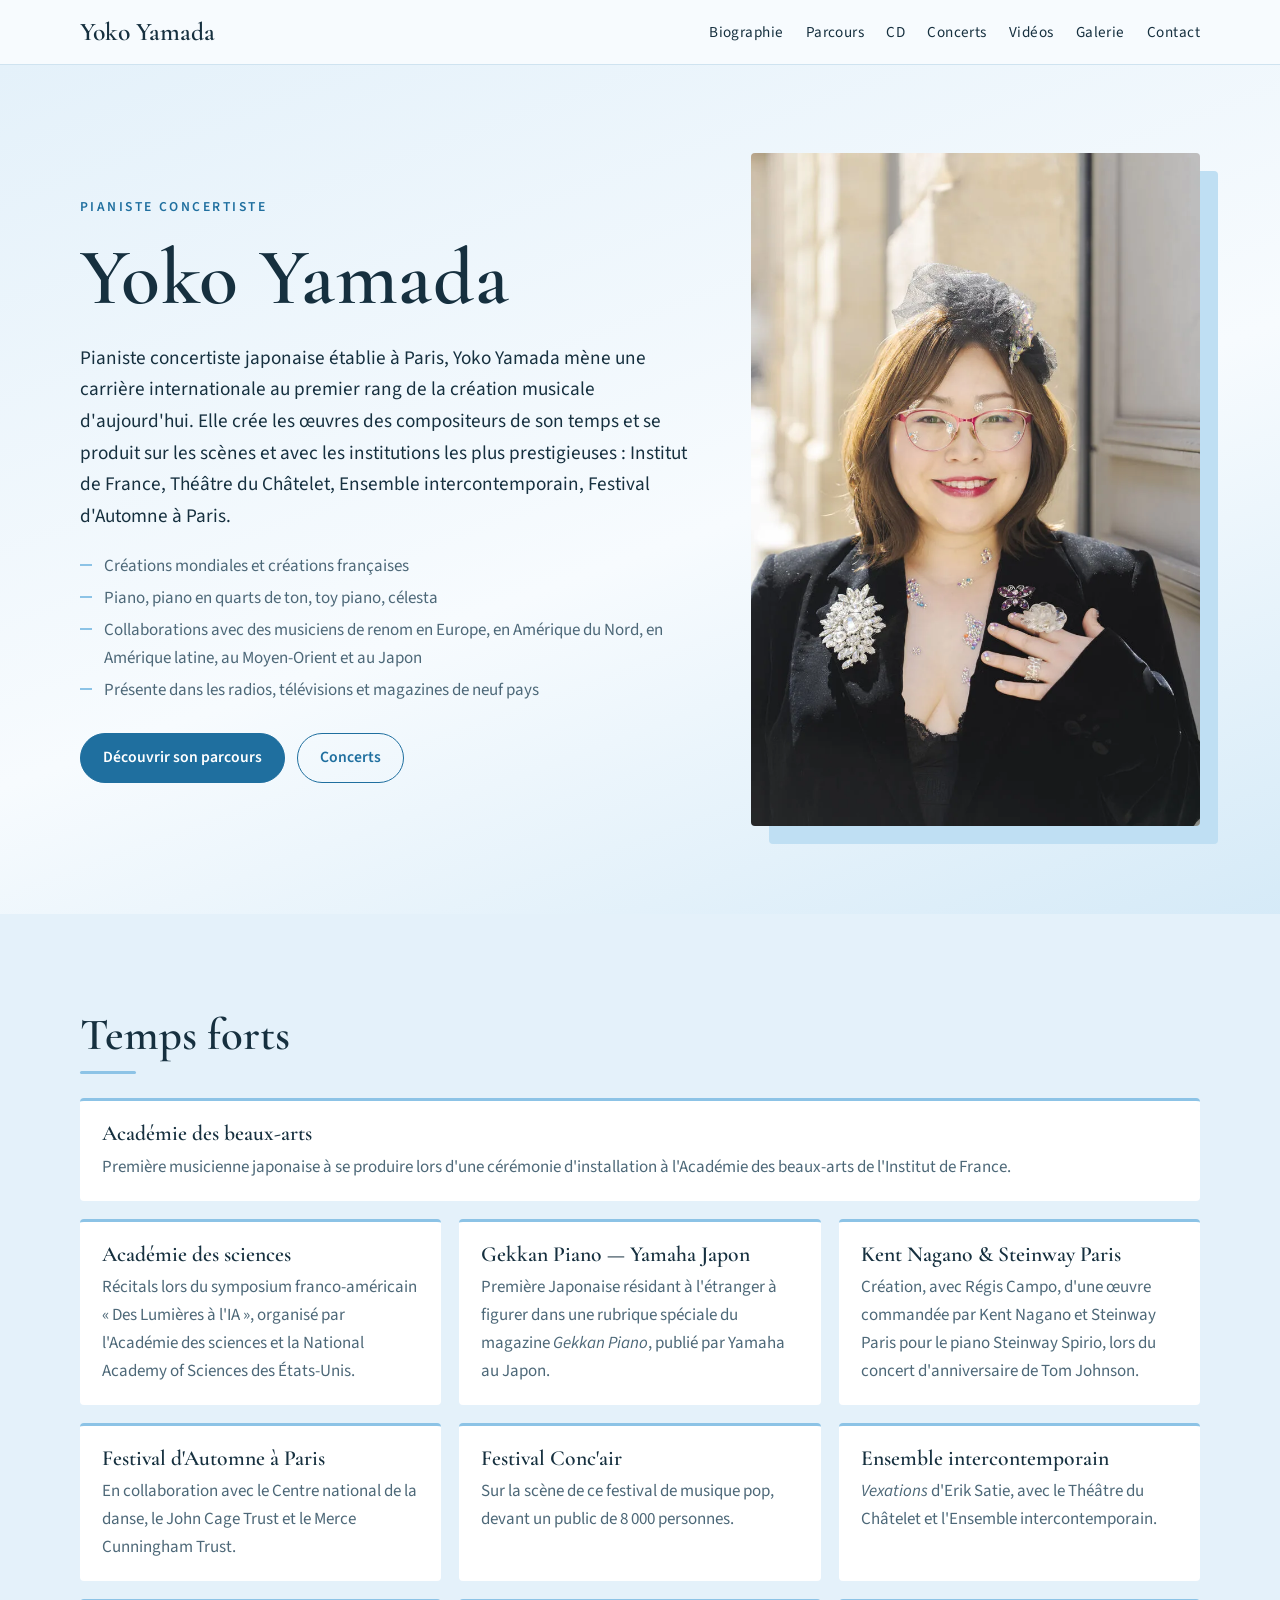
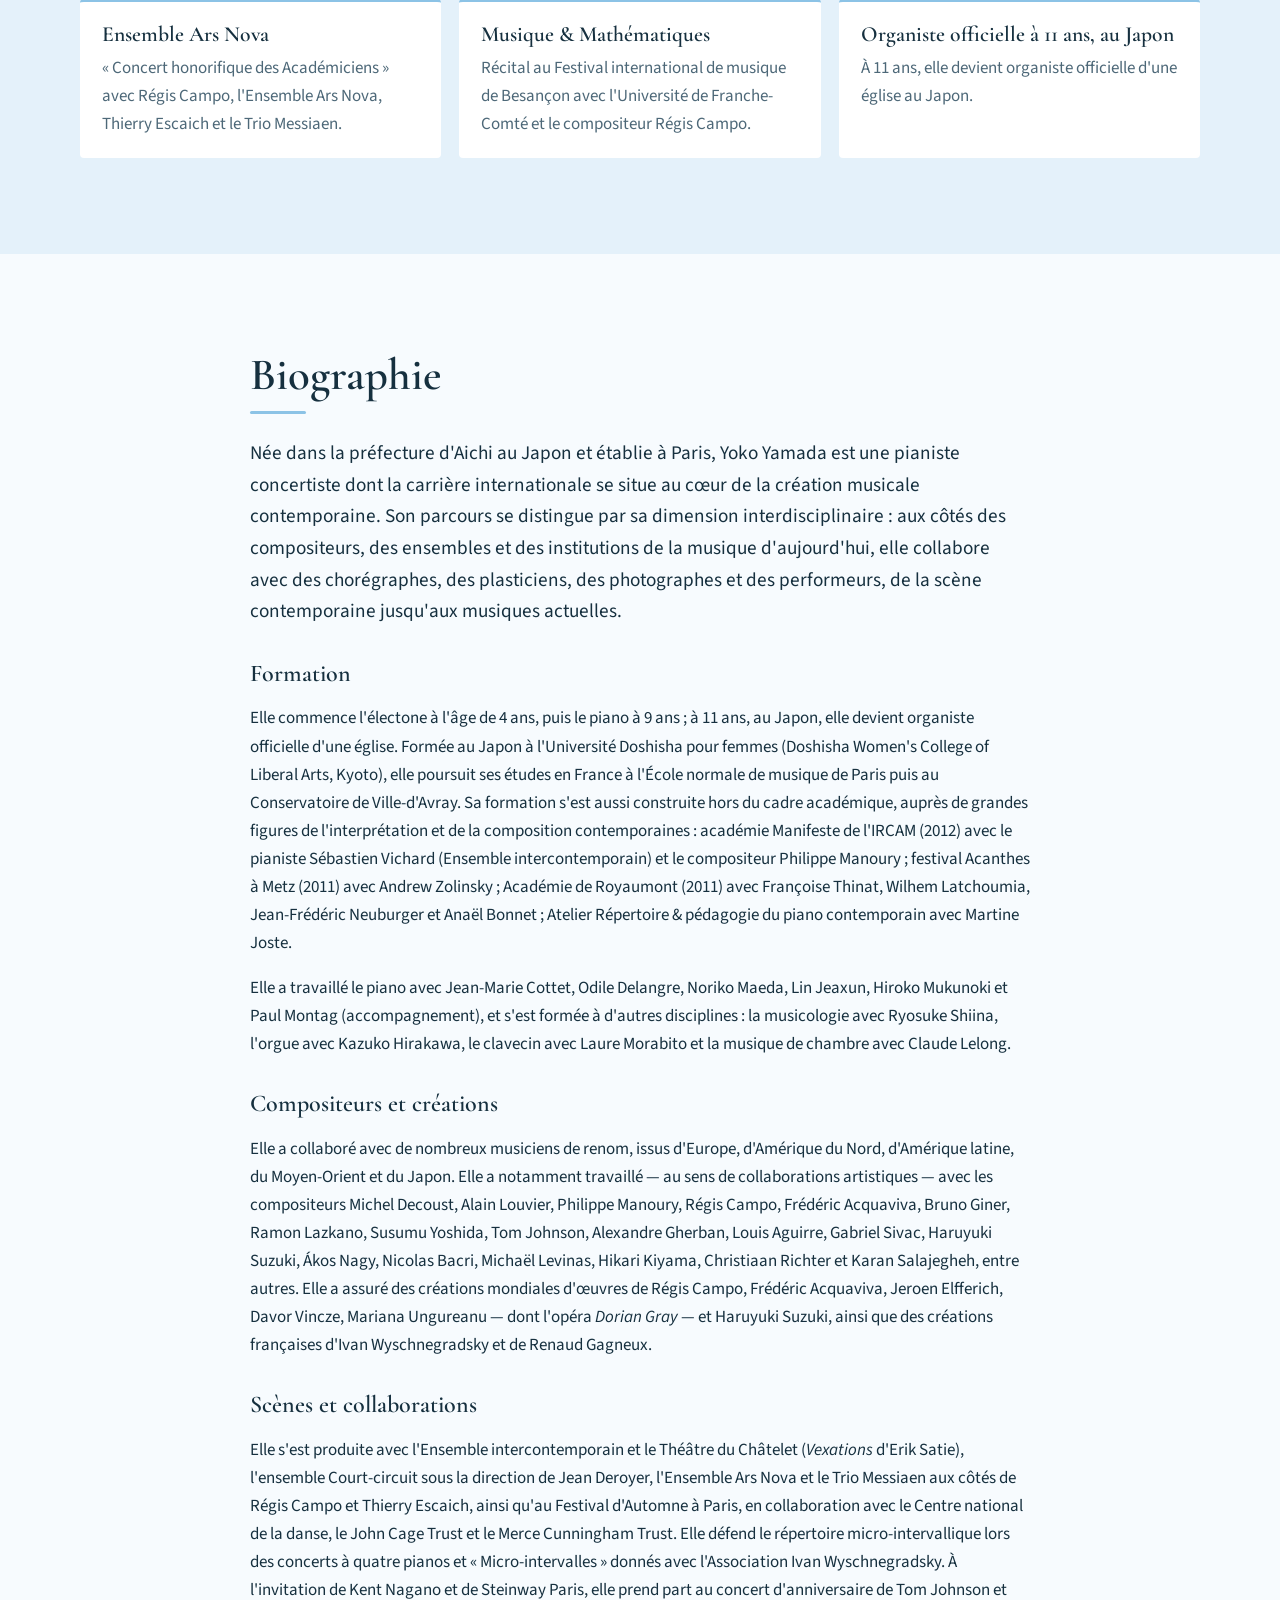
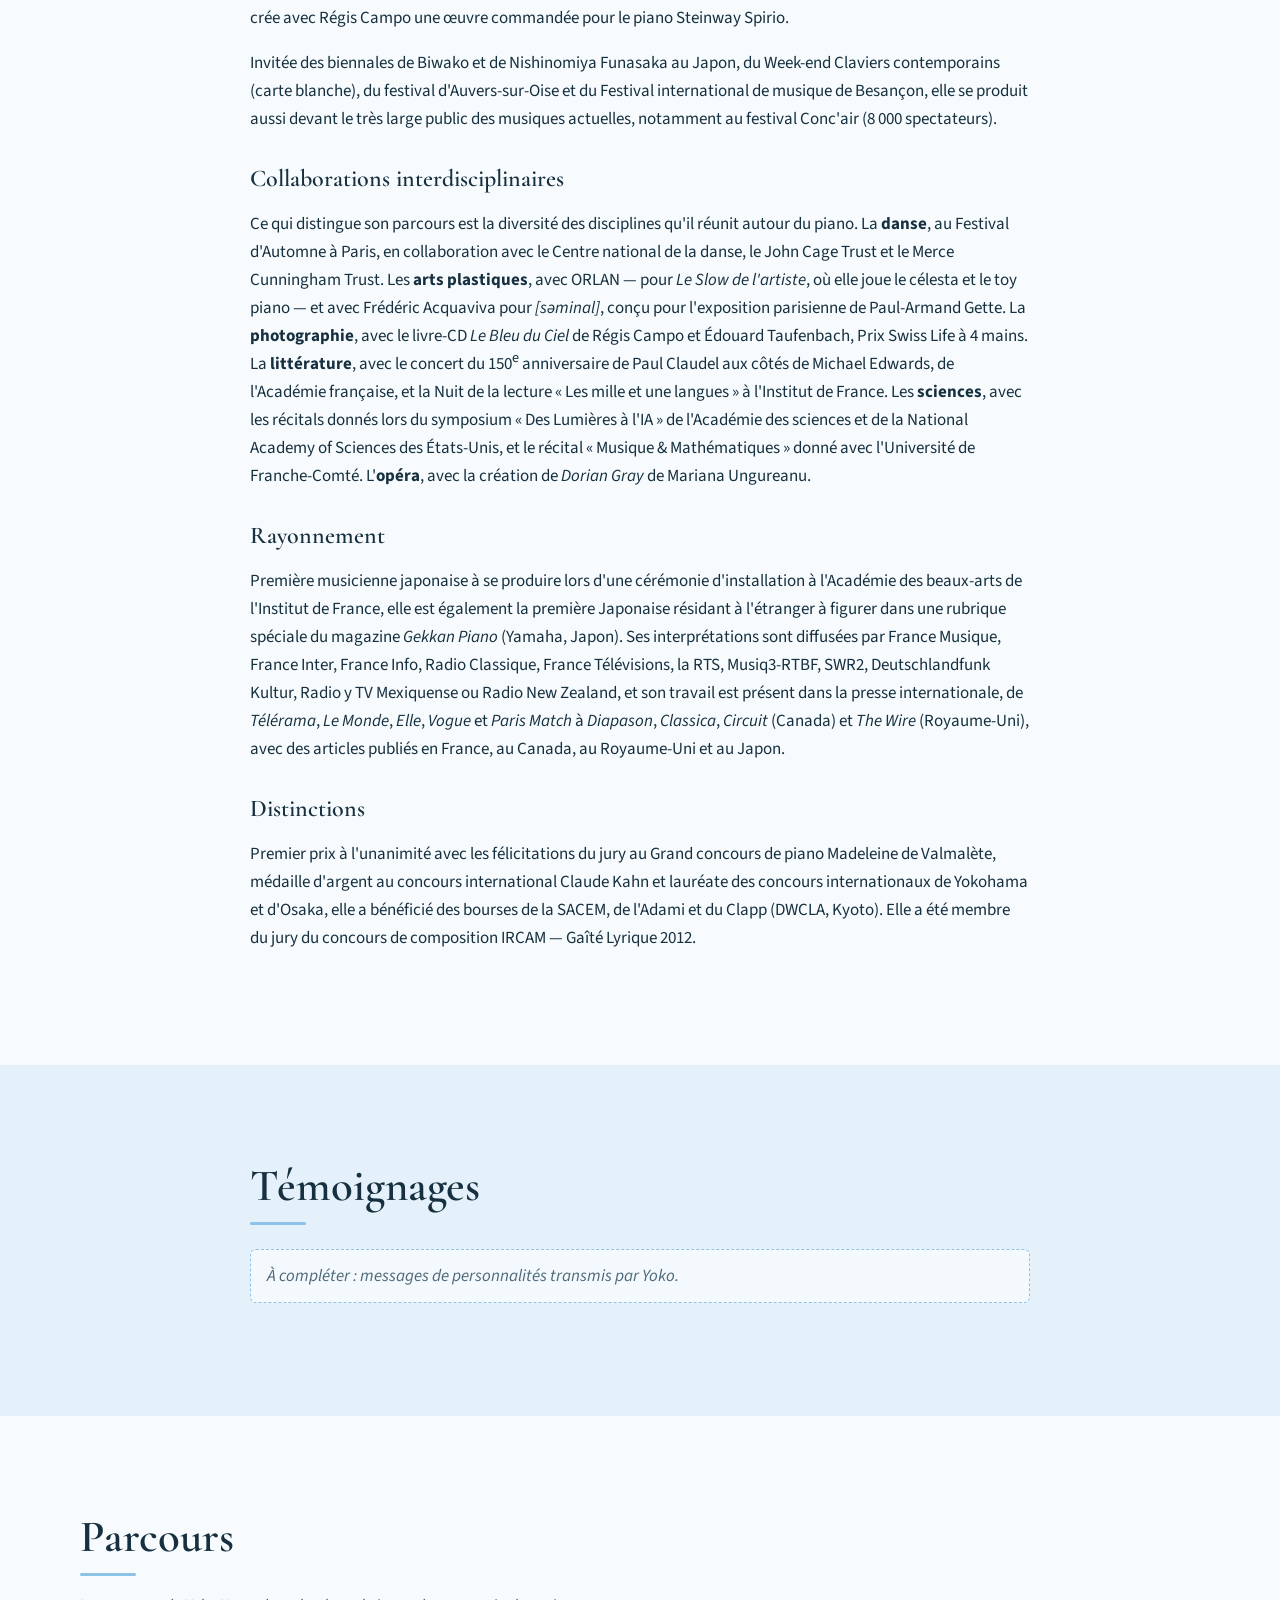
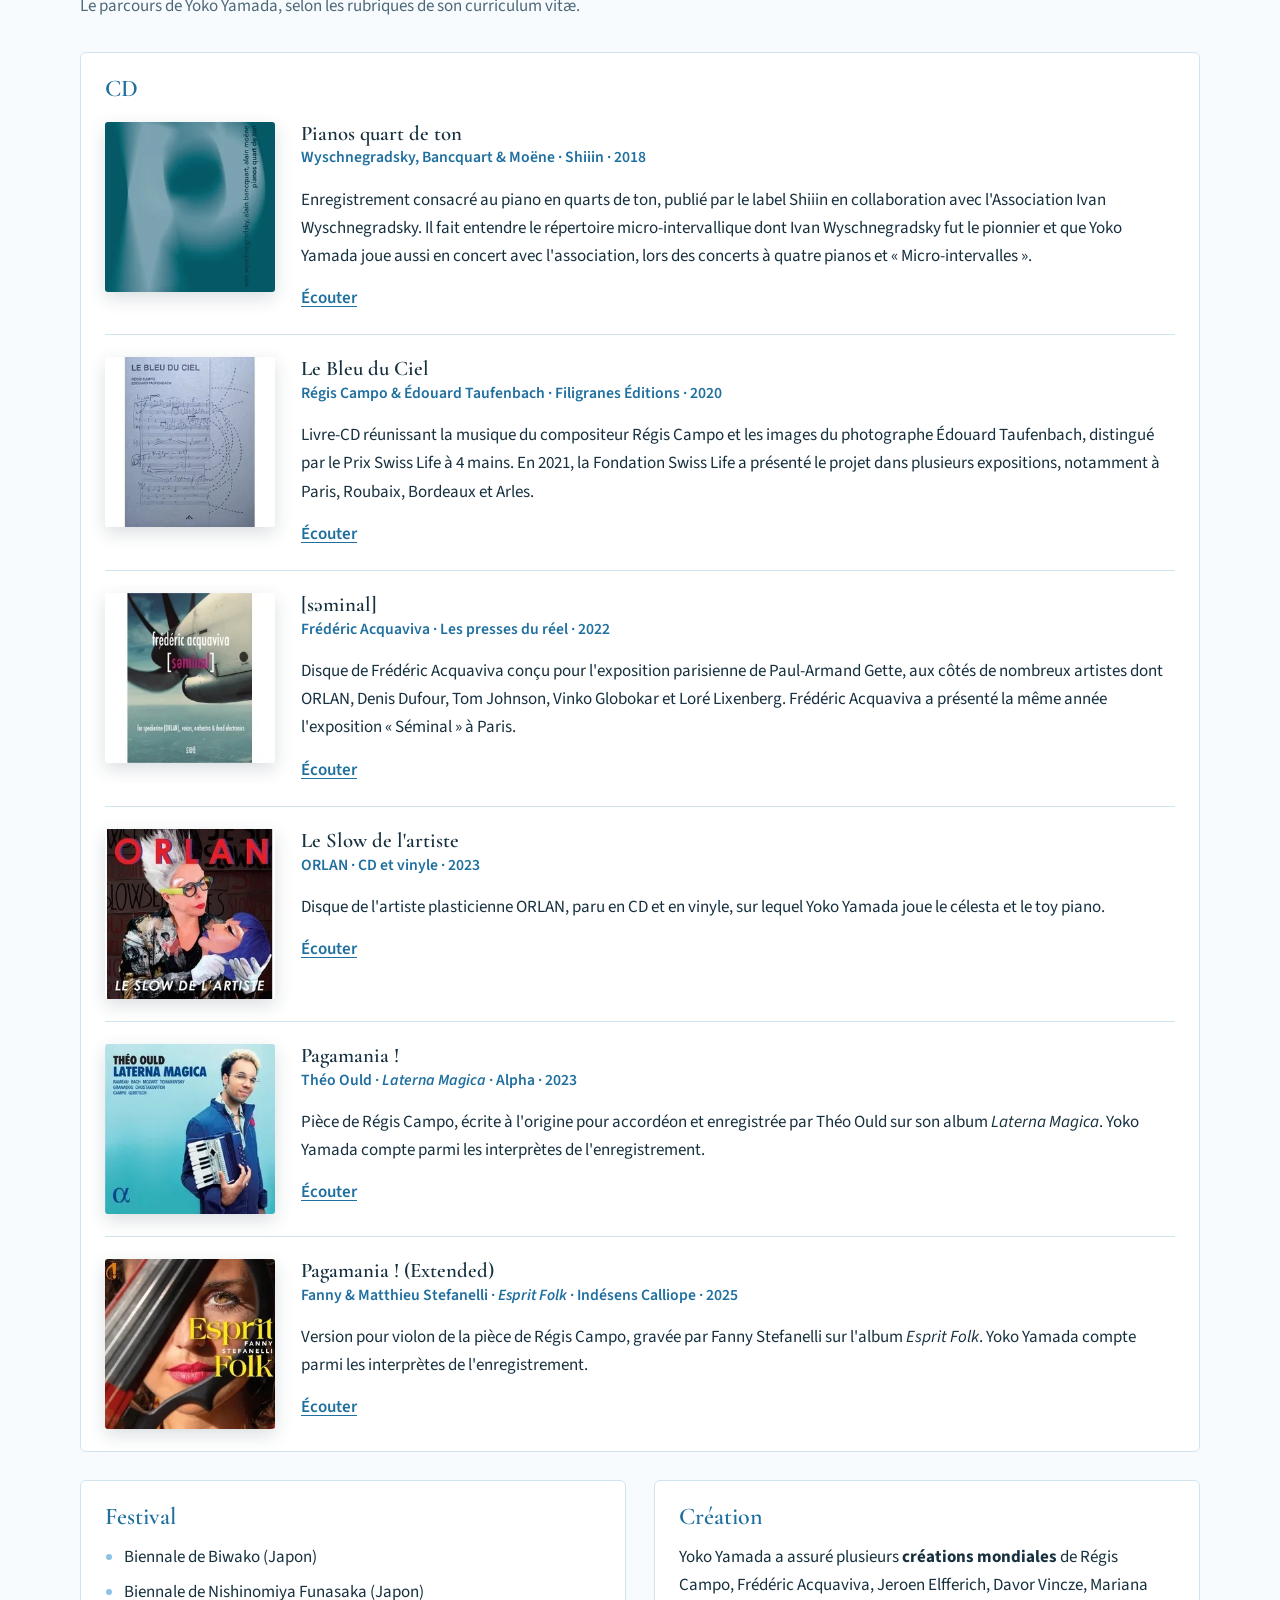
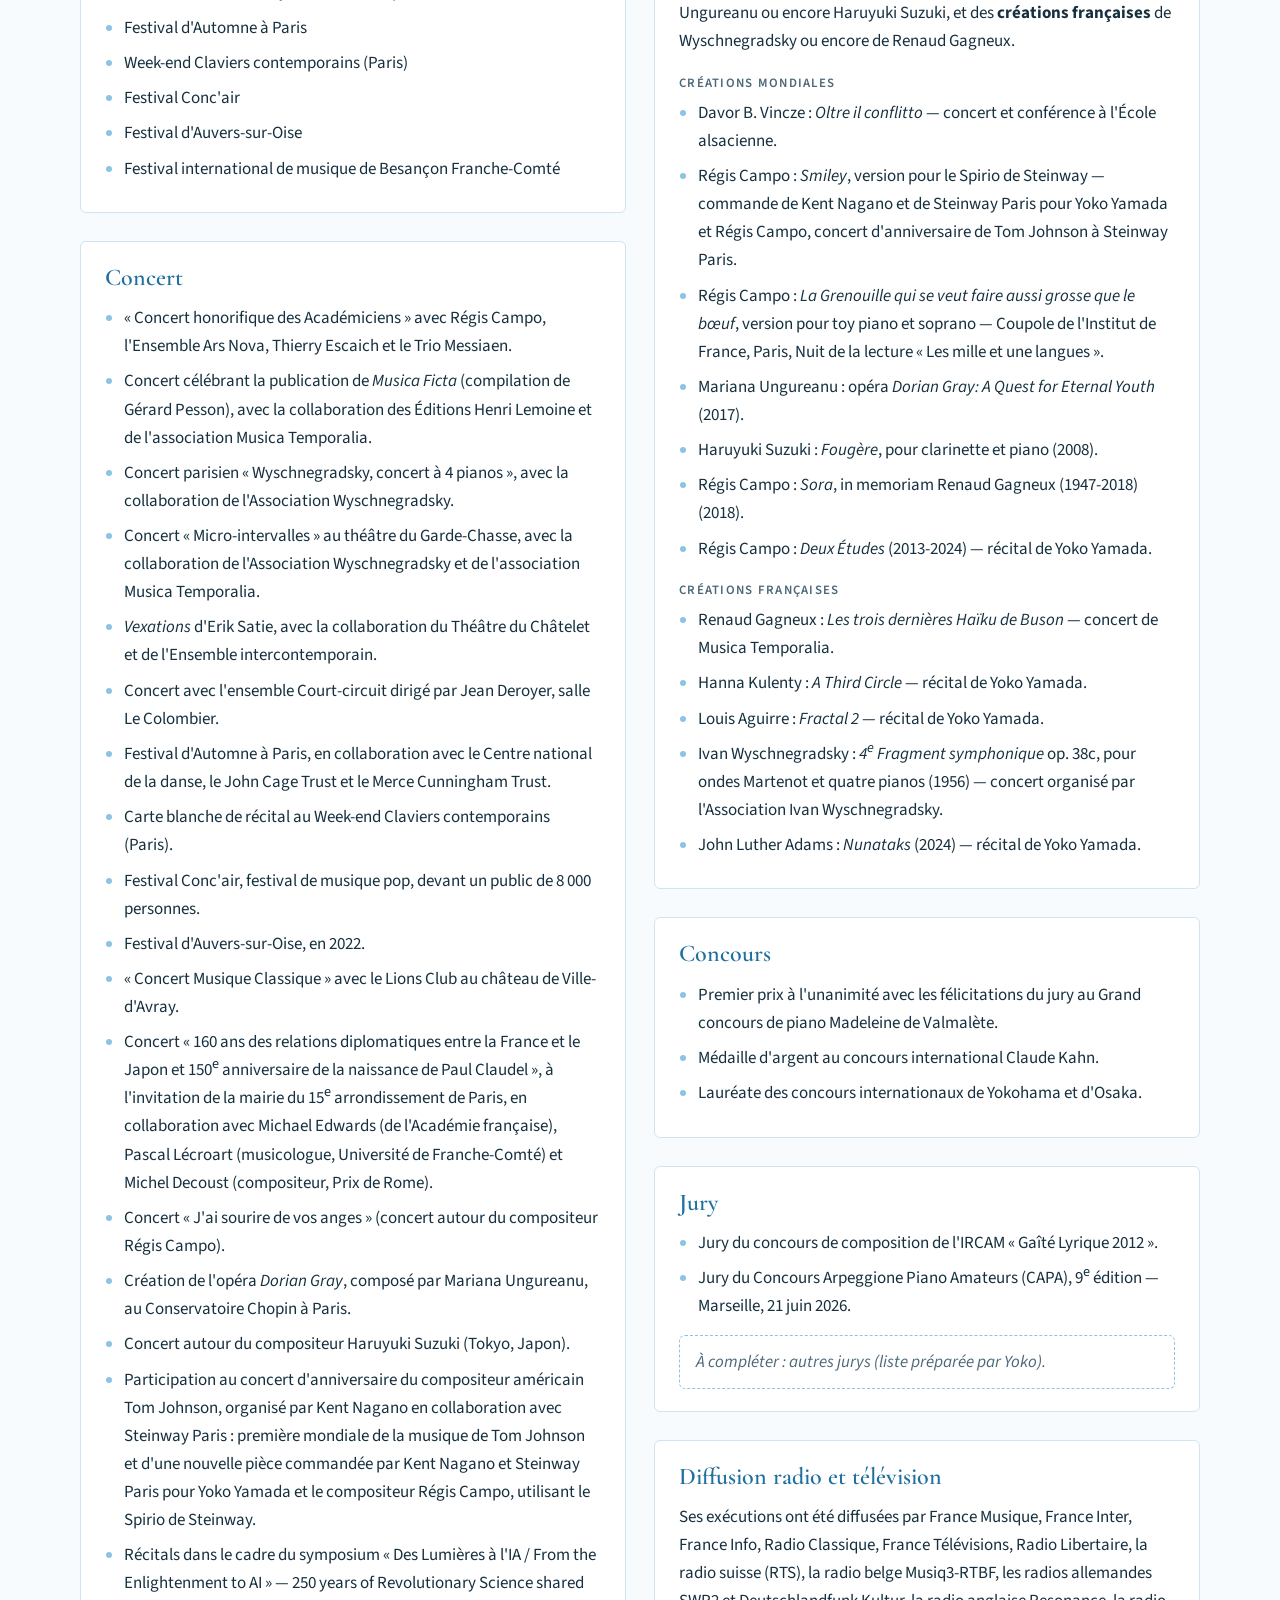
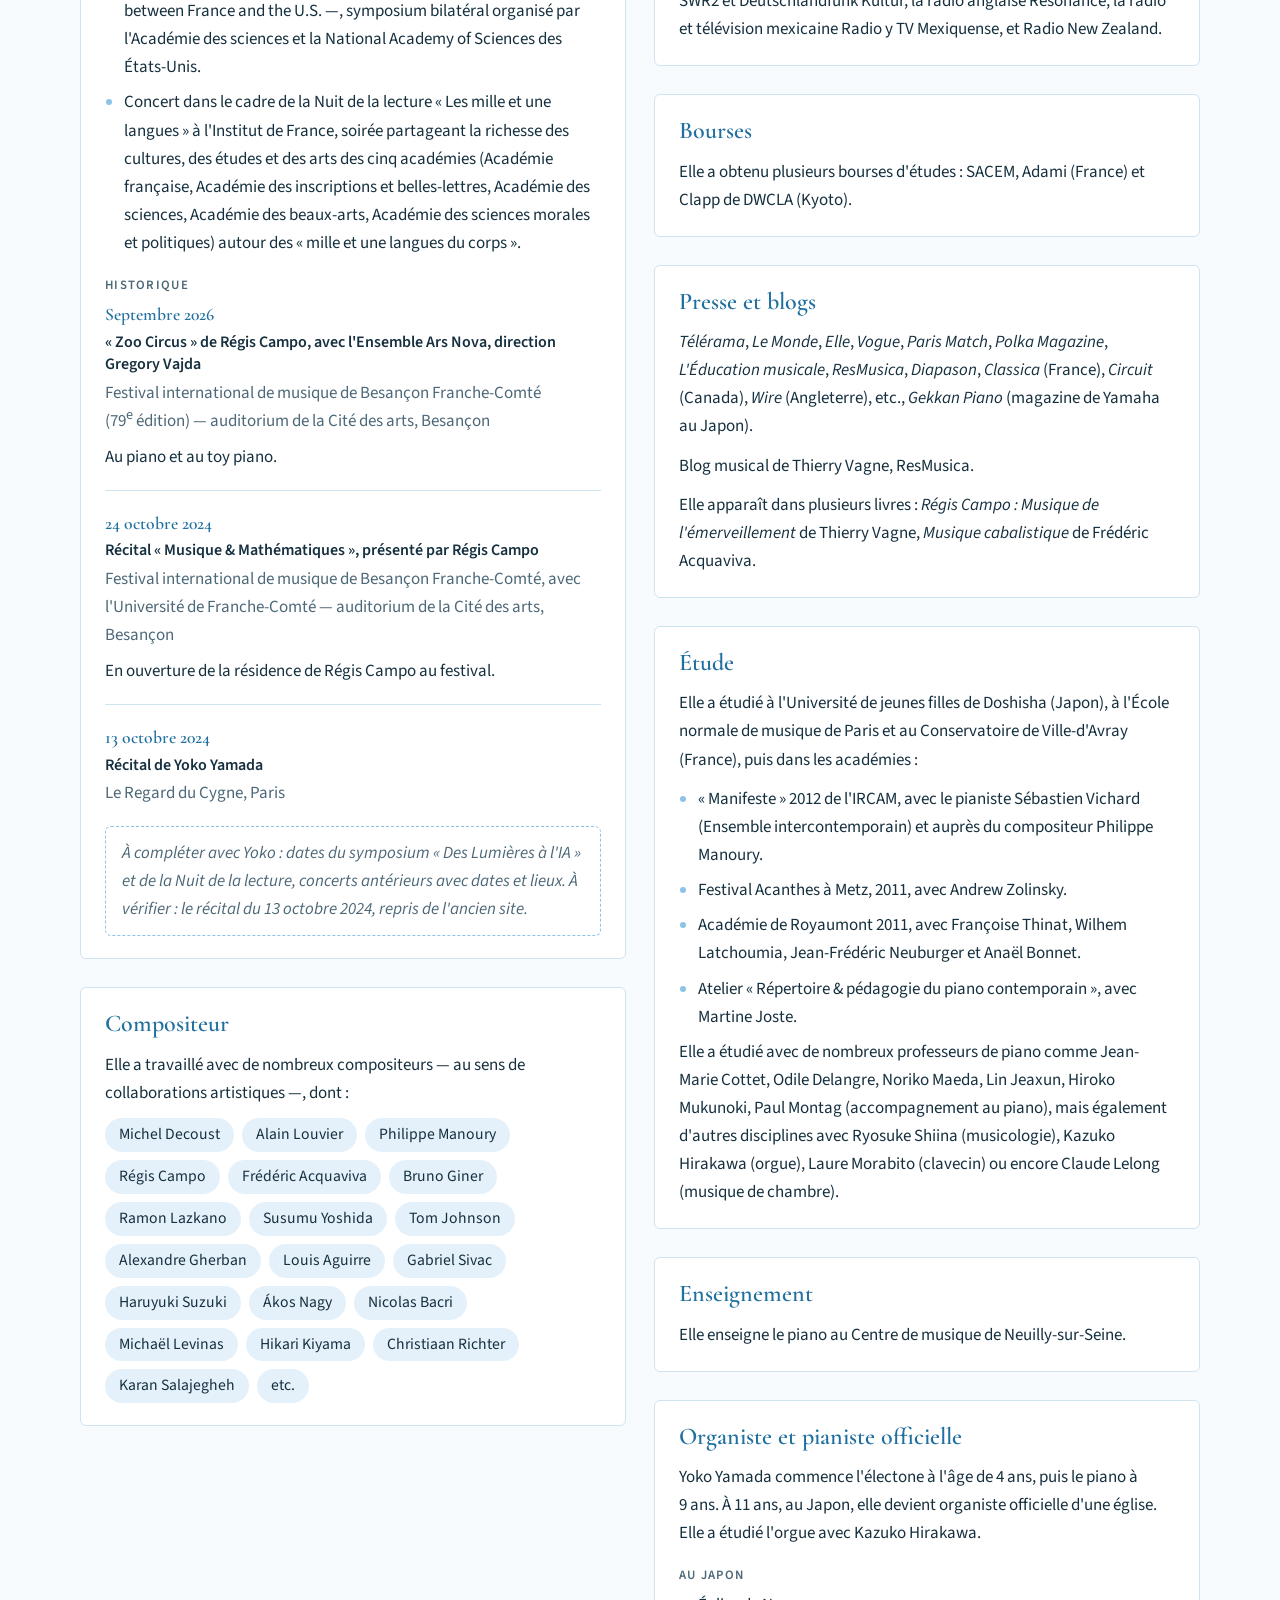
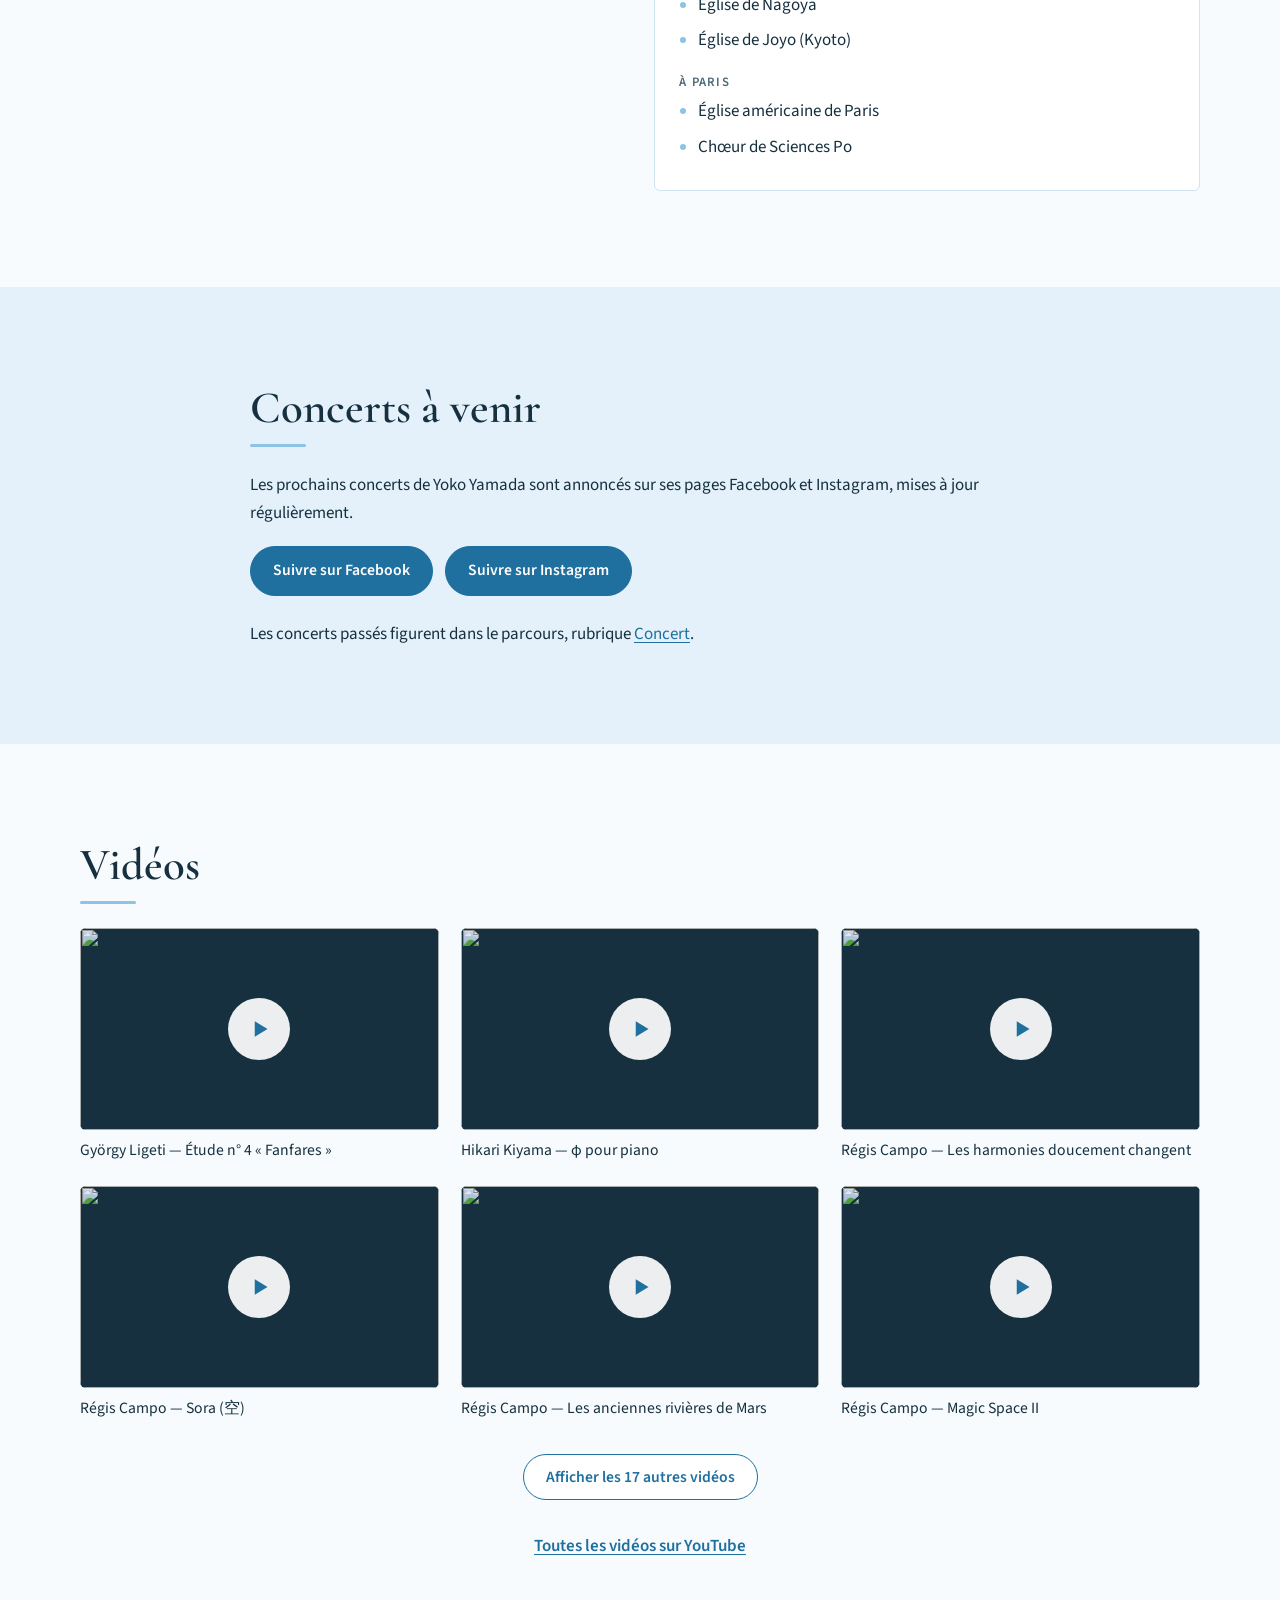
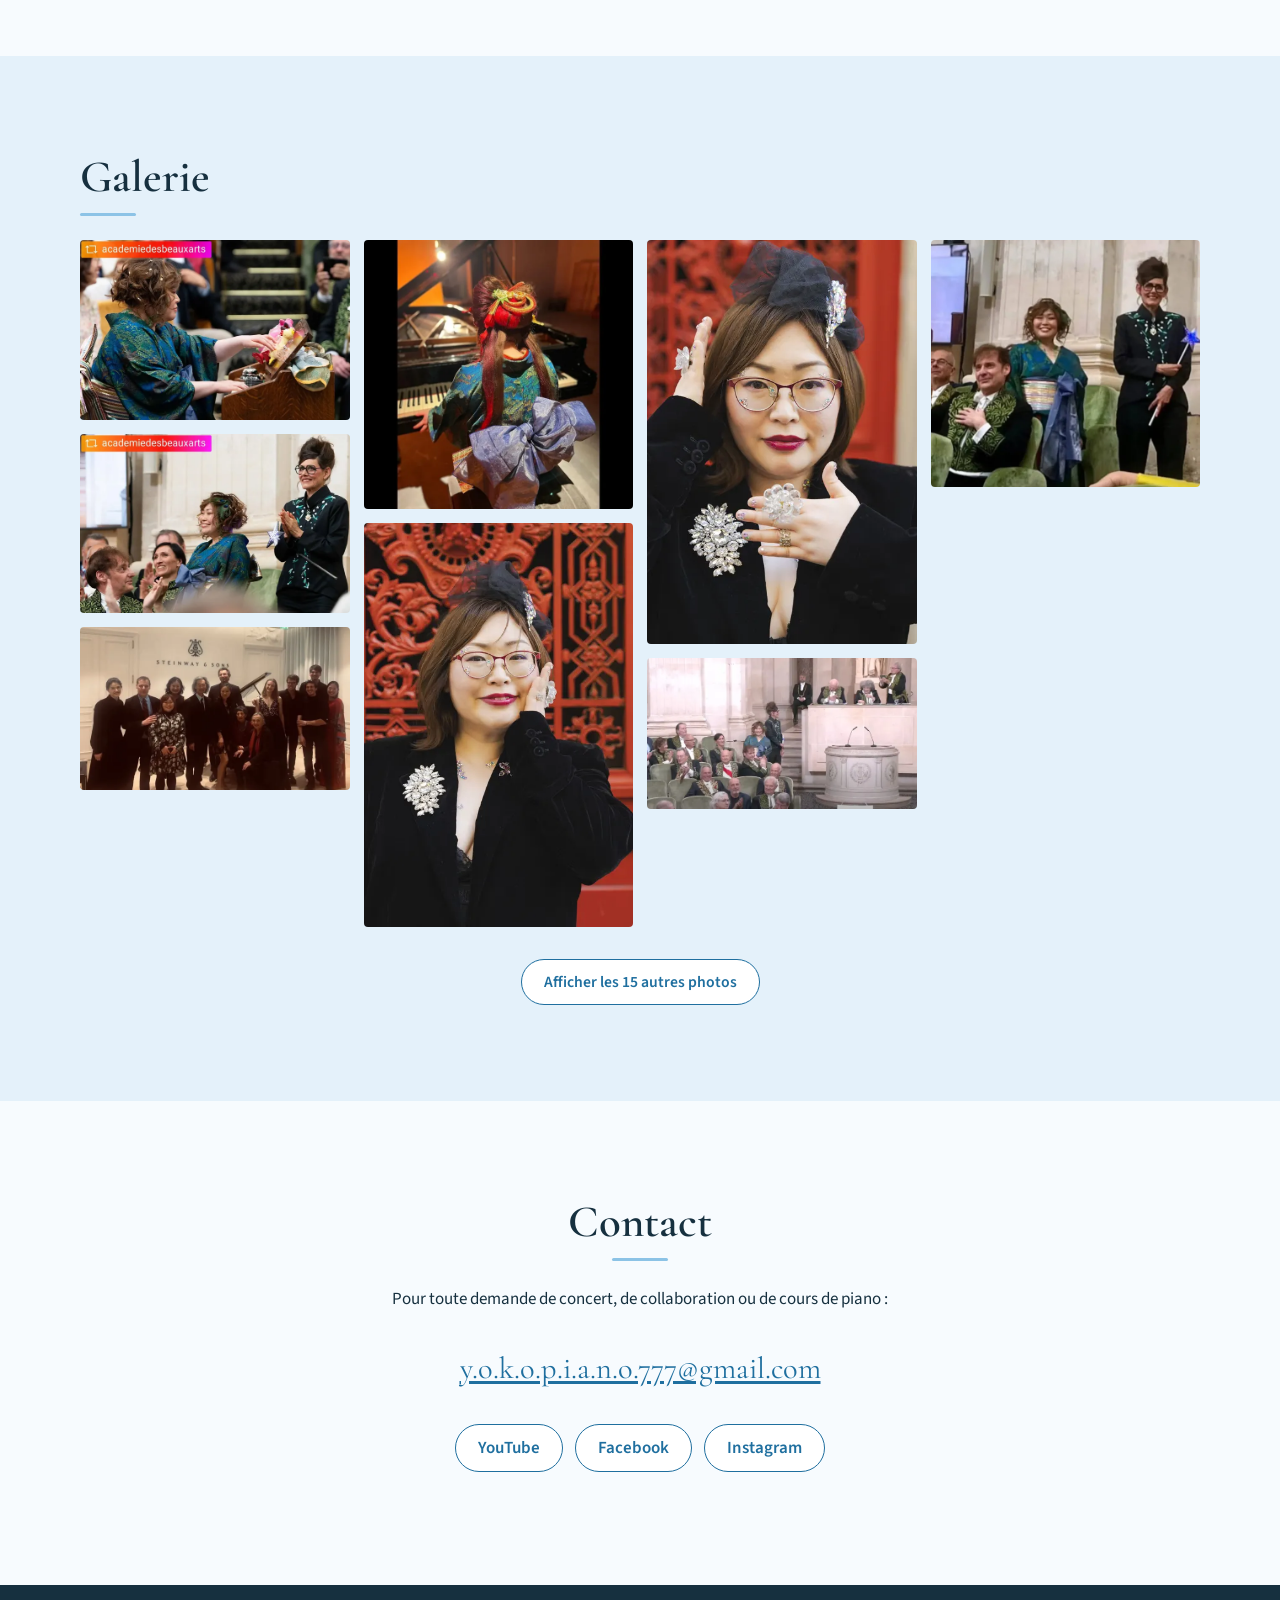
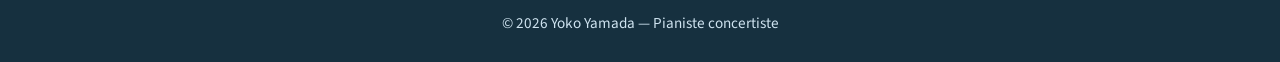
==== commit 8289c18e: "Jury CAPA 2026 et descriptifs des deux CD Pagamania Co-Authored-By: Claude Fable 5.2 <noreply@anthro" ====
--- a/target/index.html
+++ b/target/index.html
@@ -326,19 +326,21 @@
 
                         <article class="album">
                             <img src="img/cd-pagamania.webp" width="250" height="250" loading="lazy"
-                                 alt="Pochette de Pagamania !">
+                                 alt="Pochette de l'album Laterna Magica de Théo Ould (Alpha, 2023)">
                             <div class="album-body">
                                 <h4>Pagamania&nbsp;!</h4>
-                                <p class="album-meta">Théo Ould et al.</p>
+                                <p class="album-meta">Théo Ould · <cite>Laterna Magica</cite> · Alpha · 2023</p>
+                                <p>Pièce de Régis Campo, écrite à l'origine pour accordéon et enregistrée par Théo Ould sur son album <cite>Laterna Magica</cite>. Yoko Yamada compte parmi les interprètes de l'enregistrement.</p>
                                 <a class="album-link" href="https://share.google/3sBfAjBsgggVgboQY" target="_blank" rel="noopener">Écouter</a>
                             </div>
                         </article>
                         <article class="album">
                             <img src="img/cd-pagamania-extended.webp" width="250" height="250" loading="lazy"
-                                 alt="Pochette de Pagamania ! (Extended)">
+                                 alt="Pochette de l'album Esprit Folk de Fanny et Matthieu Stefanelli (Indésens Calliope, 2025)">
                             <div class="album-body">
                                 <h4>Pagamania&nbsp;! (Extended)</h4>
-                                <p class="album-meta">Fanny Stefanelli et al.</p>
+                                <p class="album-meta">Fanny &amp; Matthieu Stefanelli · <cite>Esprit Folk</cite> · Indésens Calliope · 2025</p>
+                                <p>Version pour violon de la pièce de Régis Campo, gravée par Fanny Stefanelli sur l'album <cite>Esprit Folk</cite>. Yoko Yamada compte parmi les interprètes de l'enregistrement.</p>
                                 <a class="album-link" href="https://share.google/aRUityvo91Z3wJ6Qm" target="_blank" rel="noopener">Écouter</a>
                             </div>
                         </article>
@@ -456,6 +458,7 @@
                         <summary><h3>Jury</h3></summary>
                         <ul>
                             <li>Jury du concours de composition de l'IRCAM «&nbsp;Gaîté Lyrique 2012&nbsp;».</li>
+                            <li>Jury du Concours Arpeggione Piano Amateurs (CAPA), 9<sup>e</sup>&nbsp;édition — Marseille, 21&nbsp;juin 2026.</li>
                         </ul>
                         <p class="todo">À compléter&nbsp;: autres jurys (liste préparée par Yoko).</p>
                     </details>
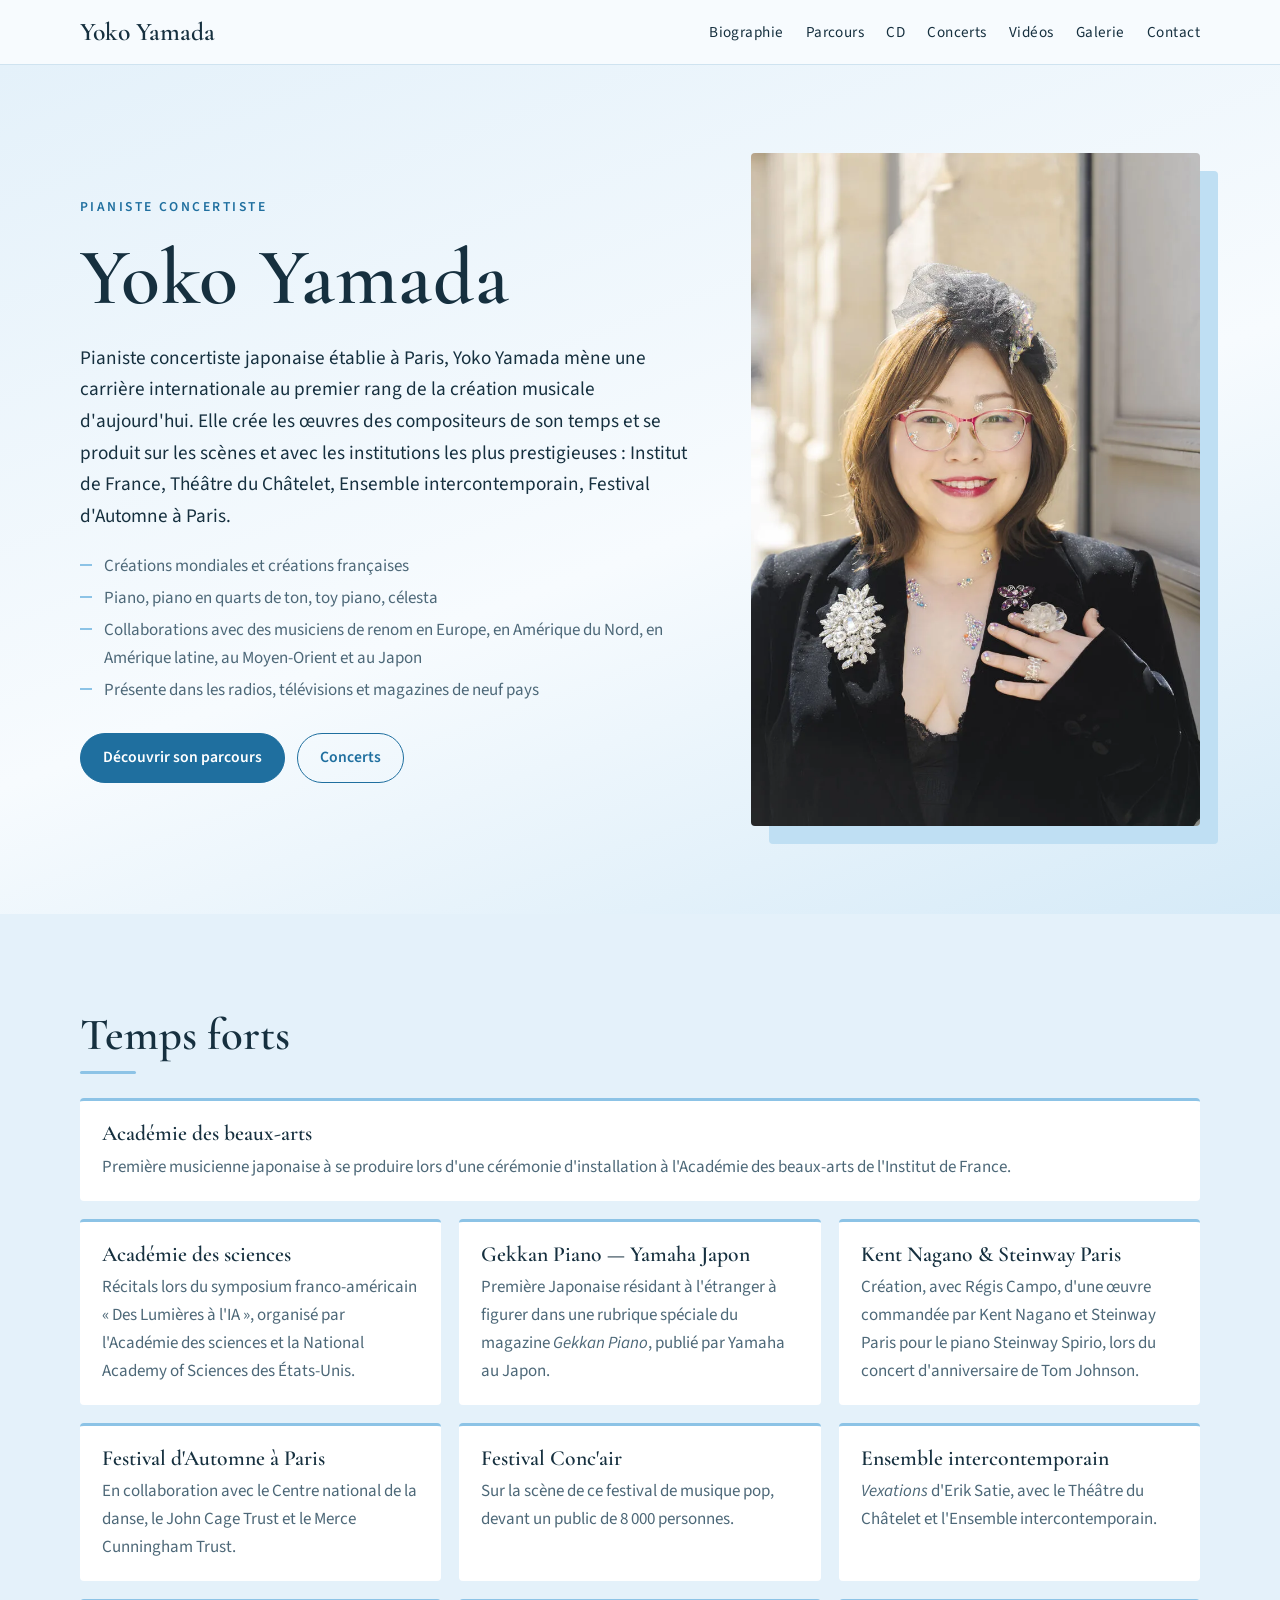
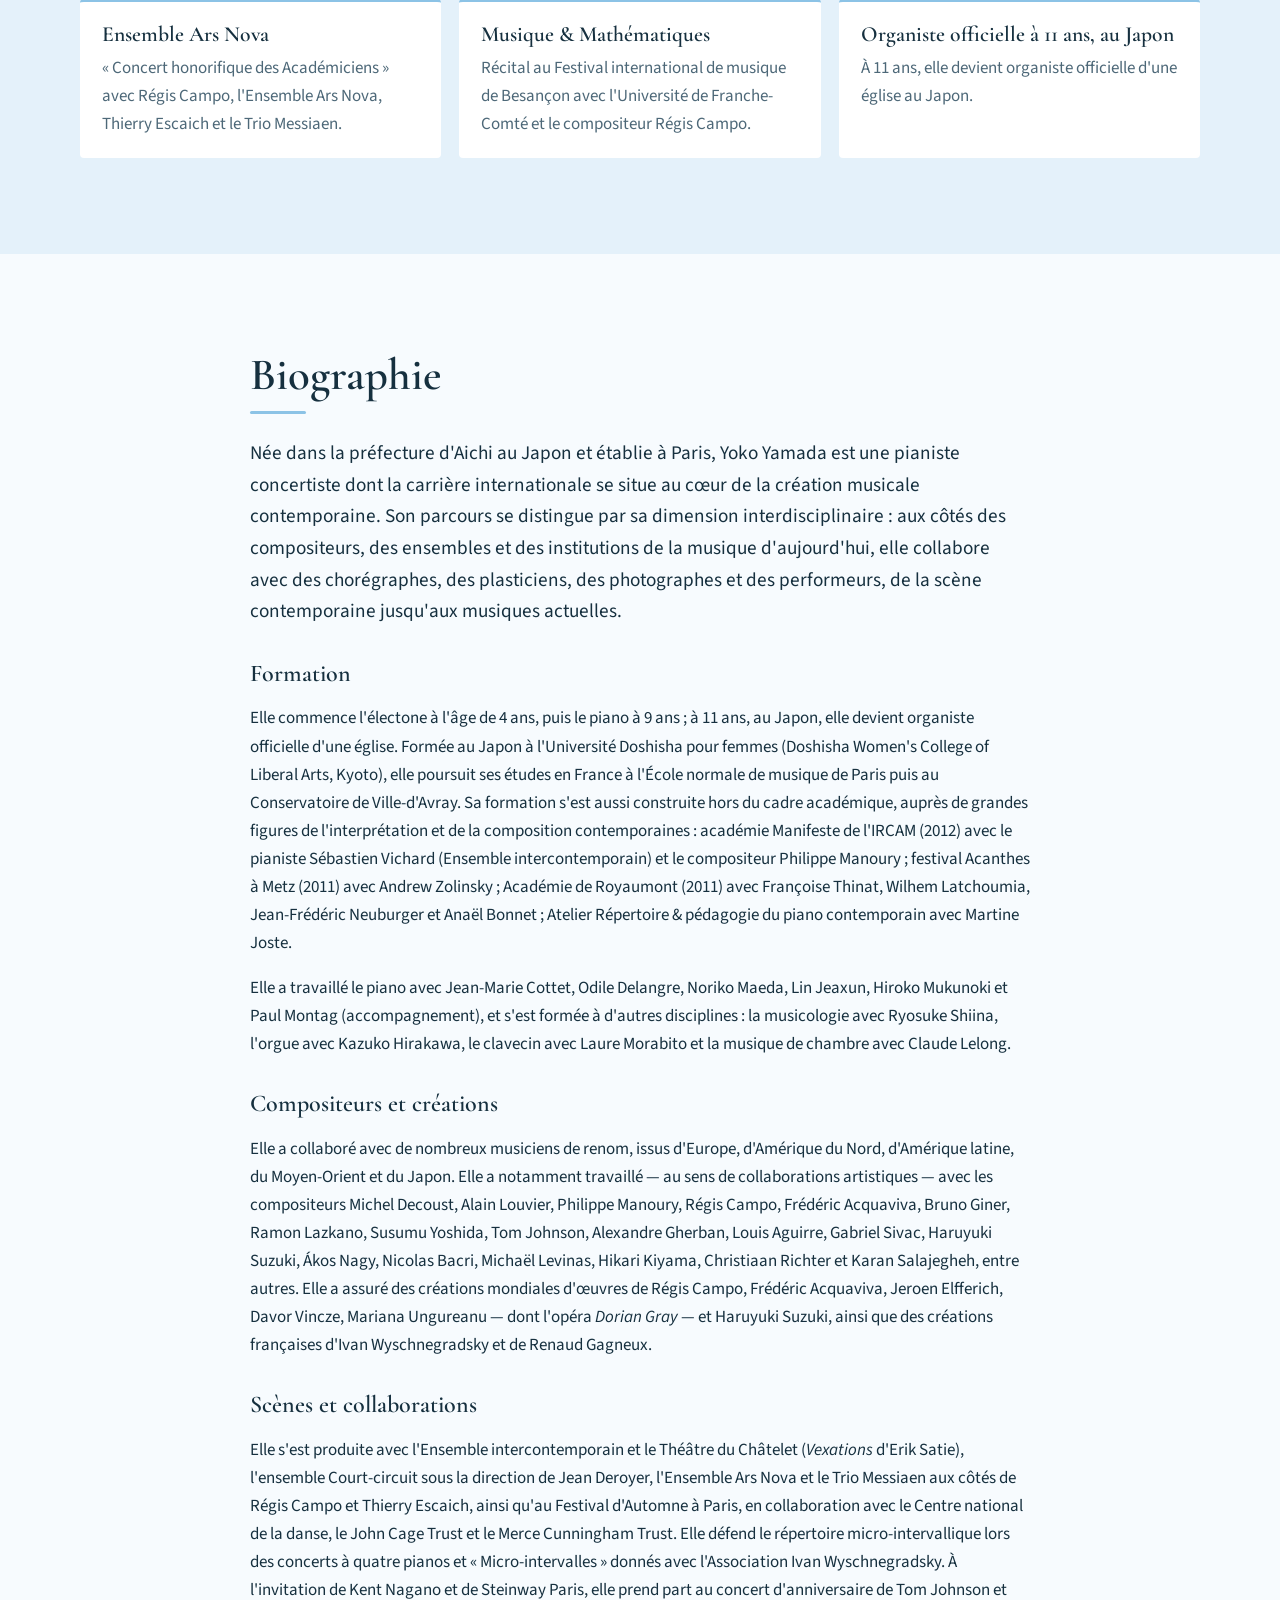
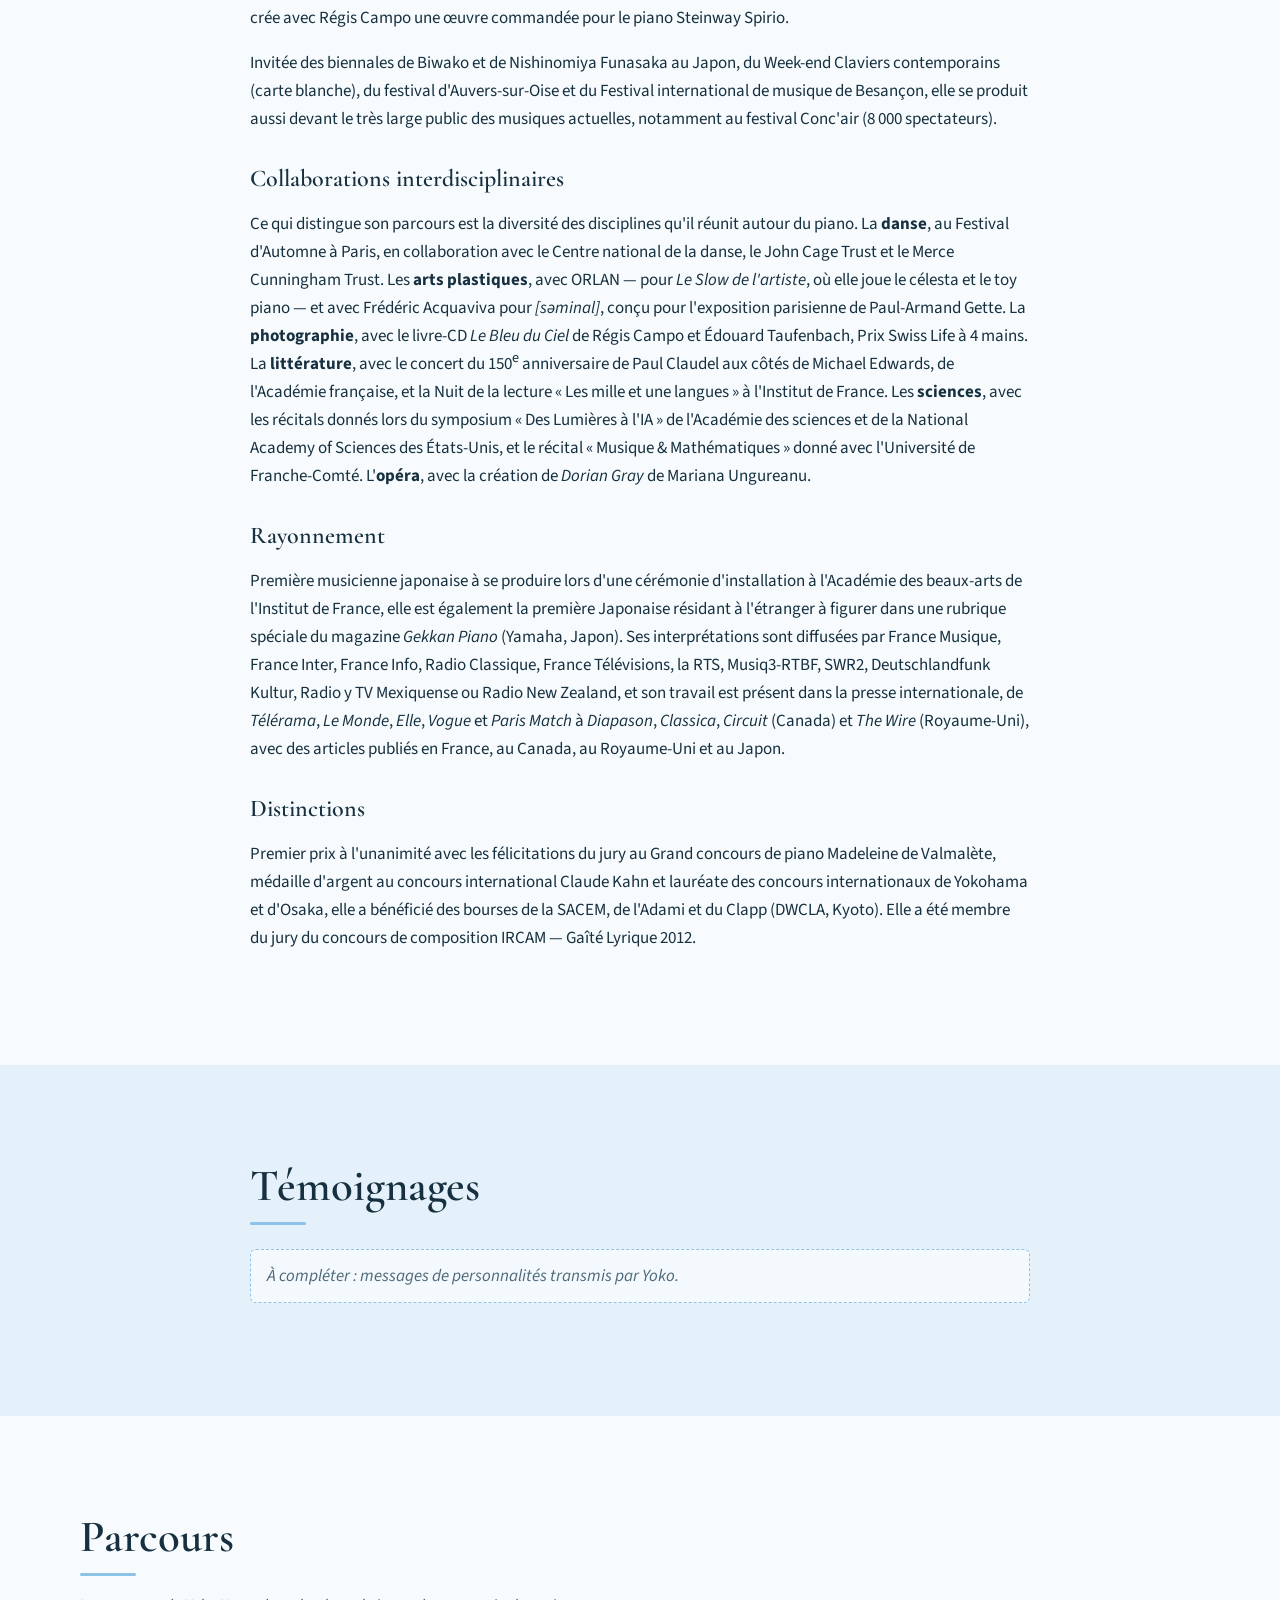
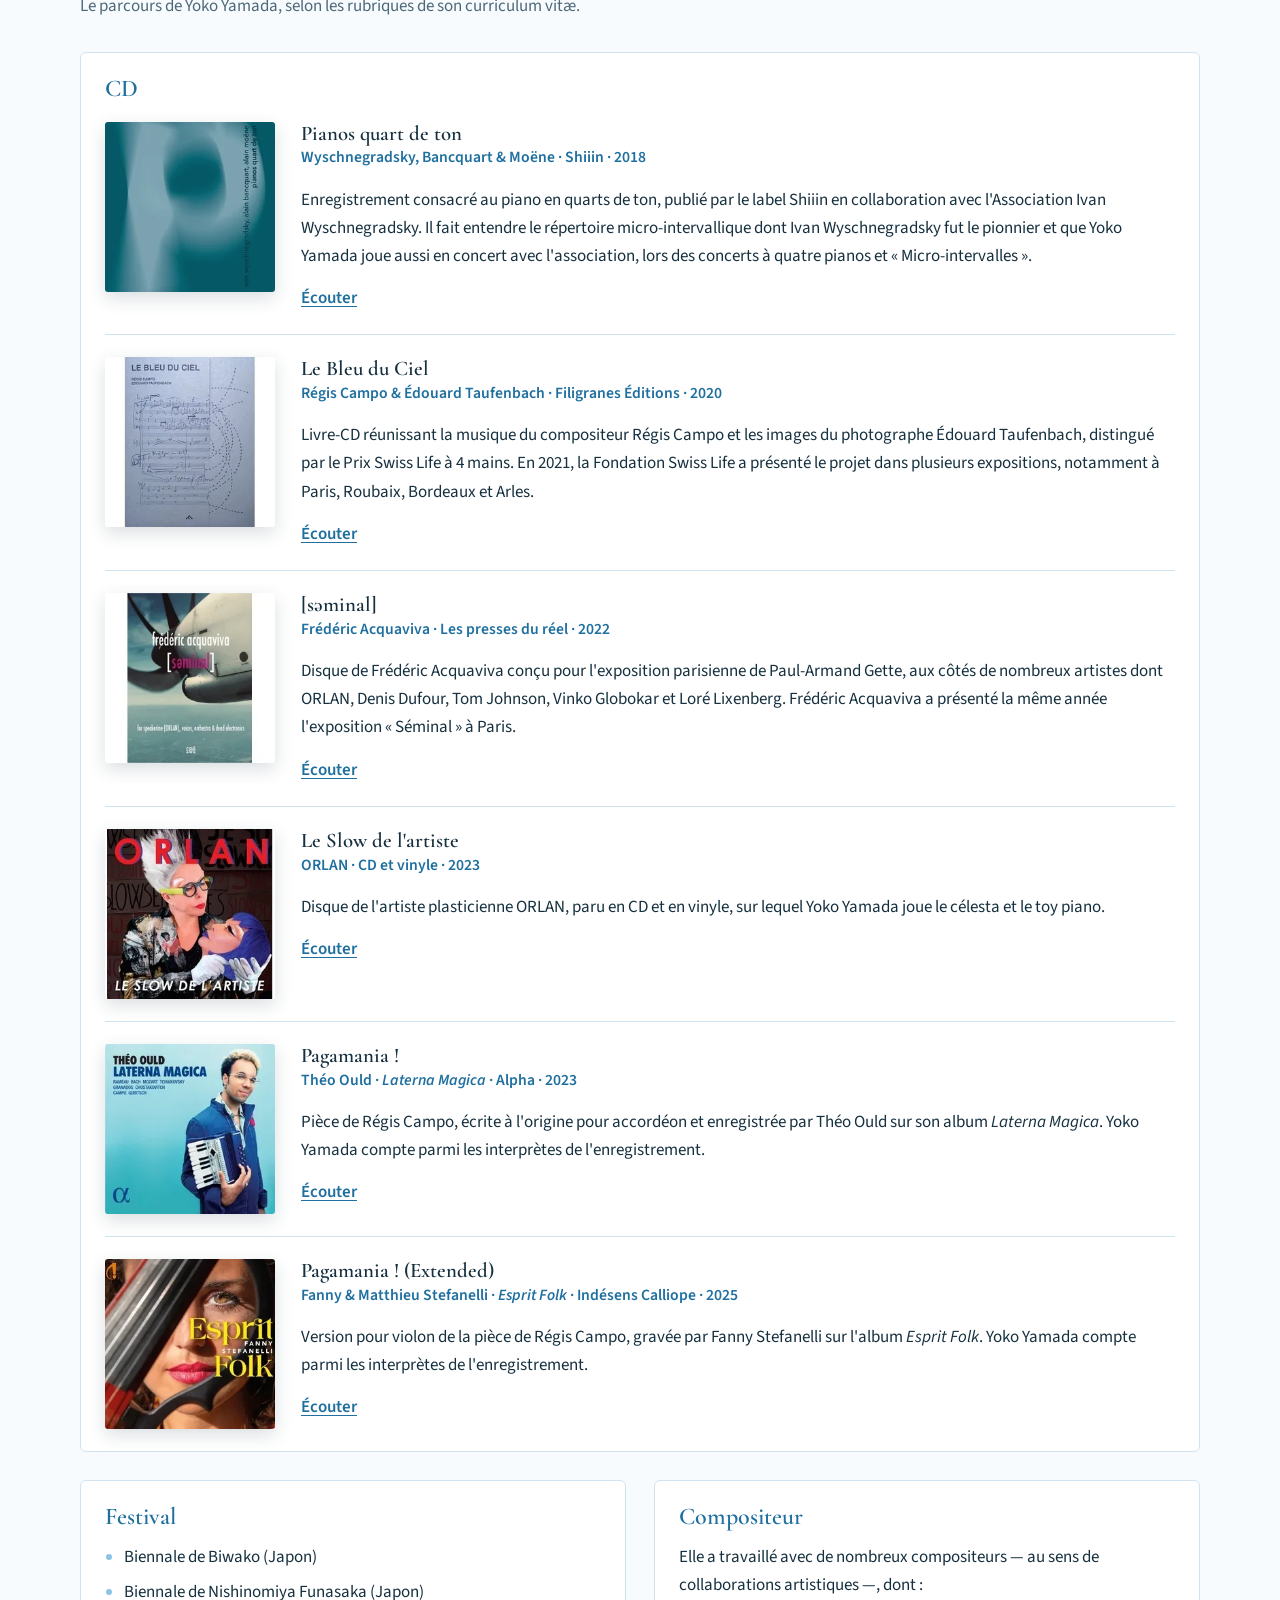
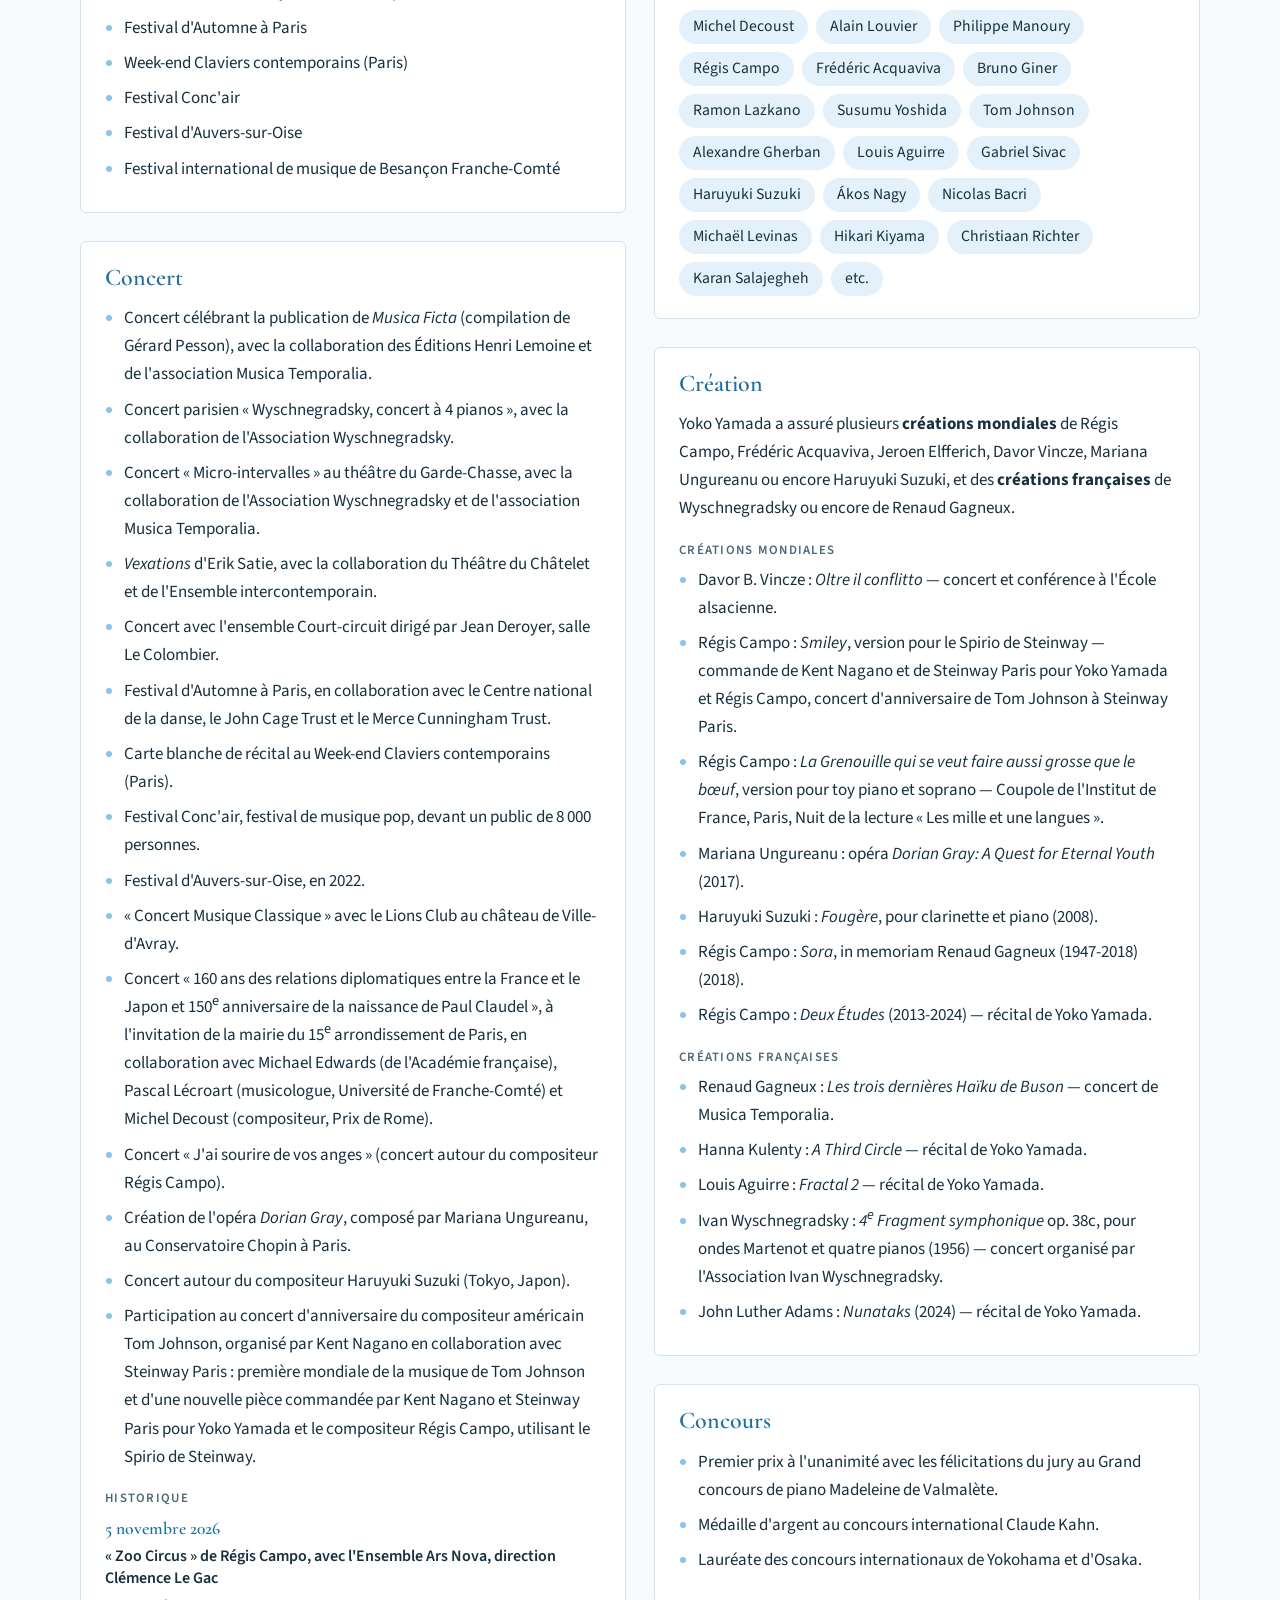
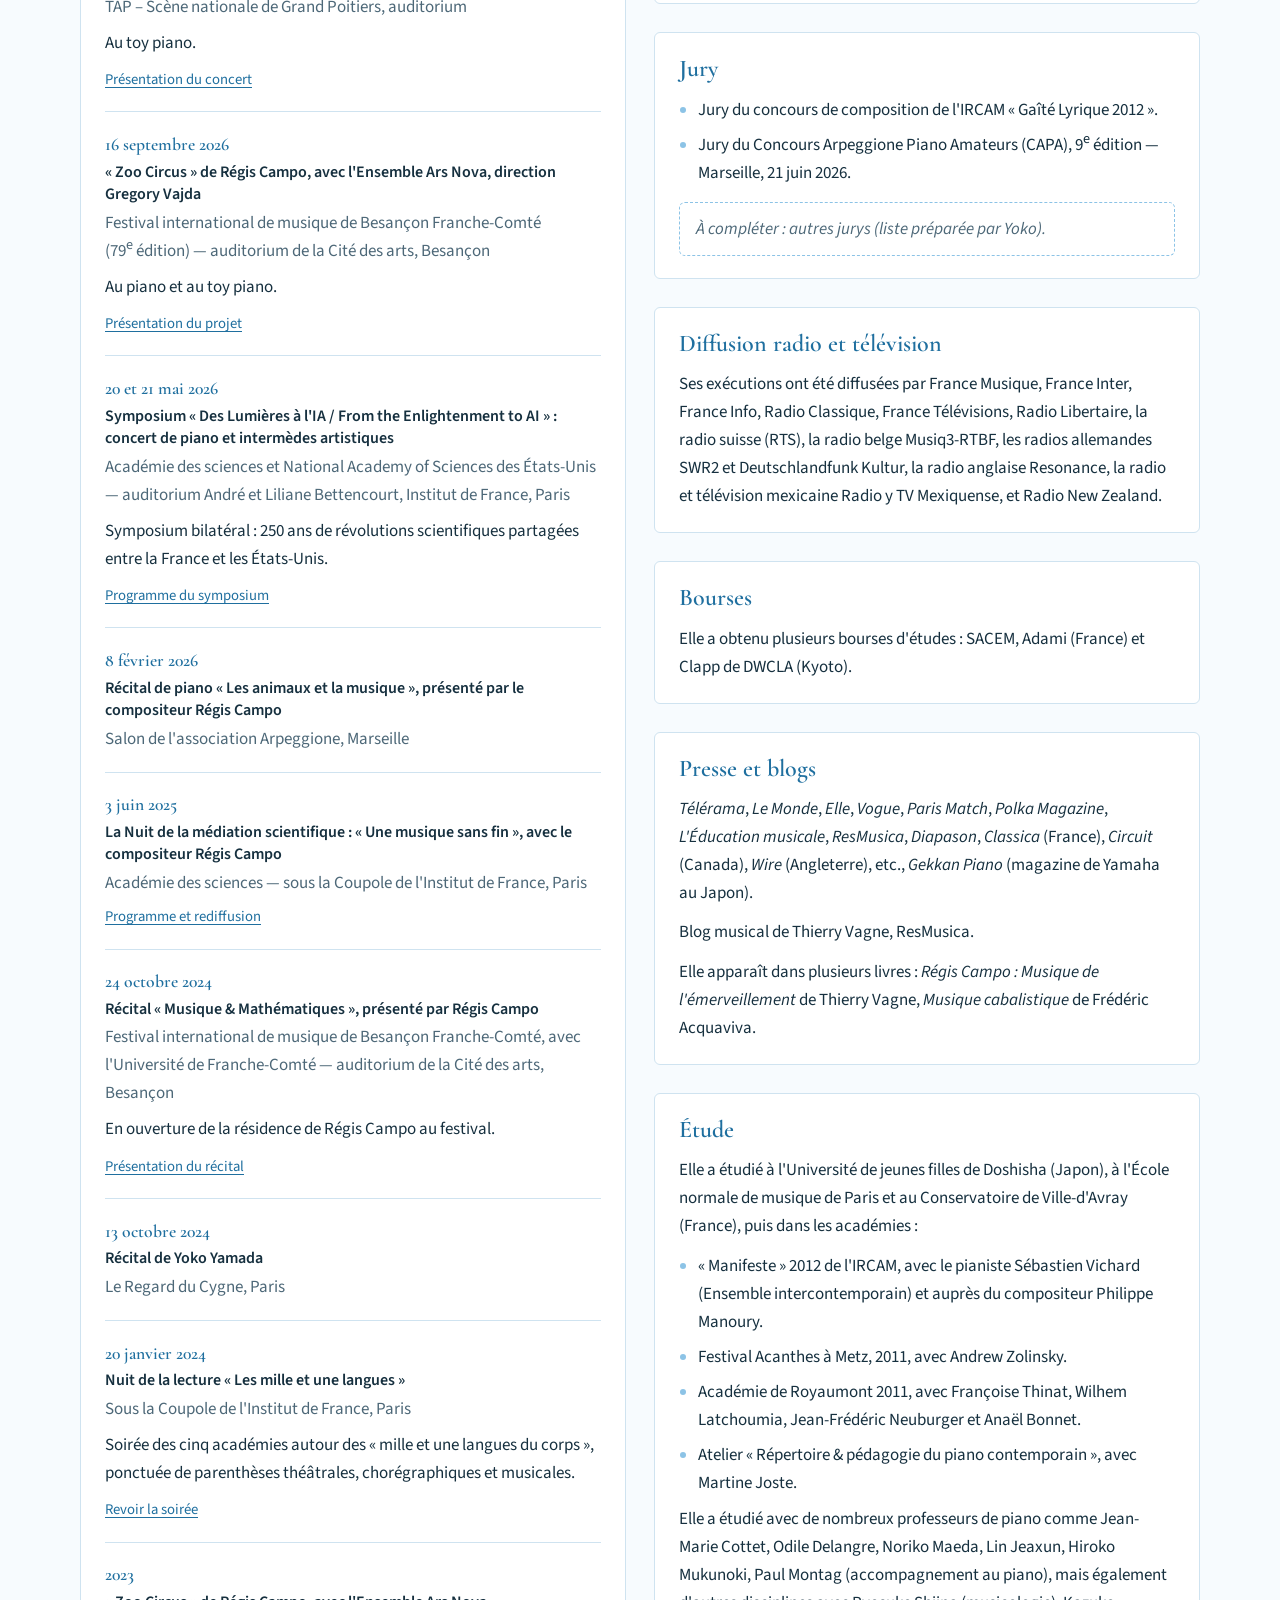
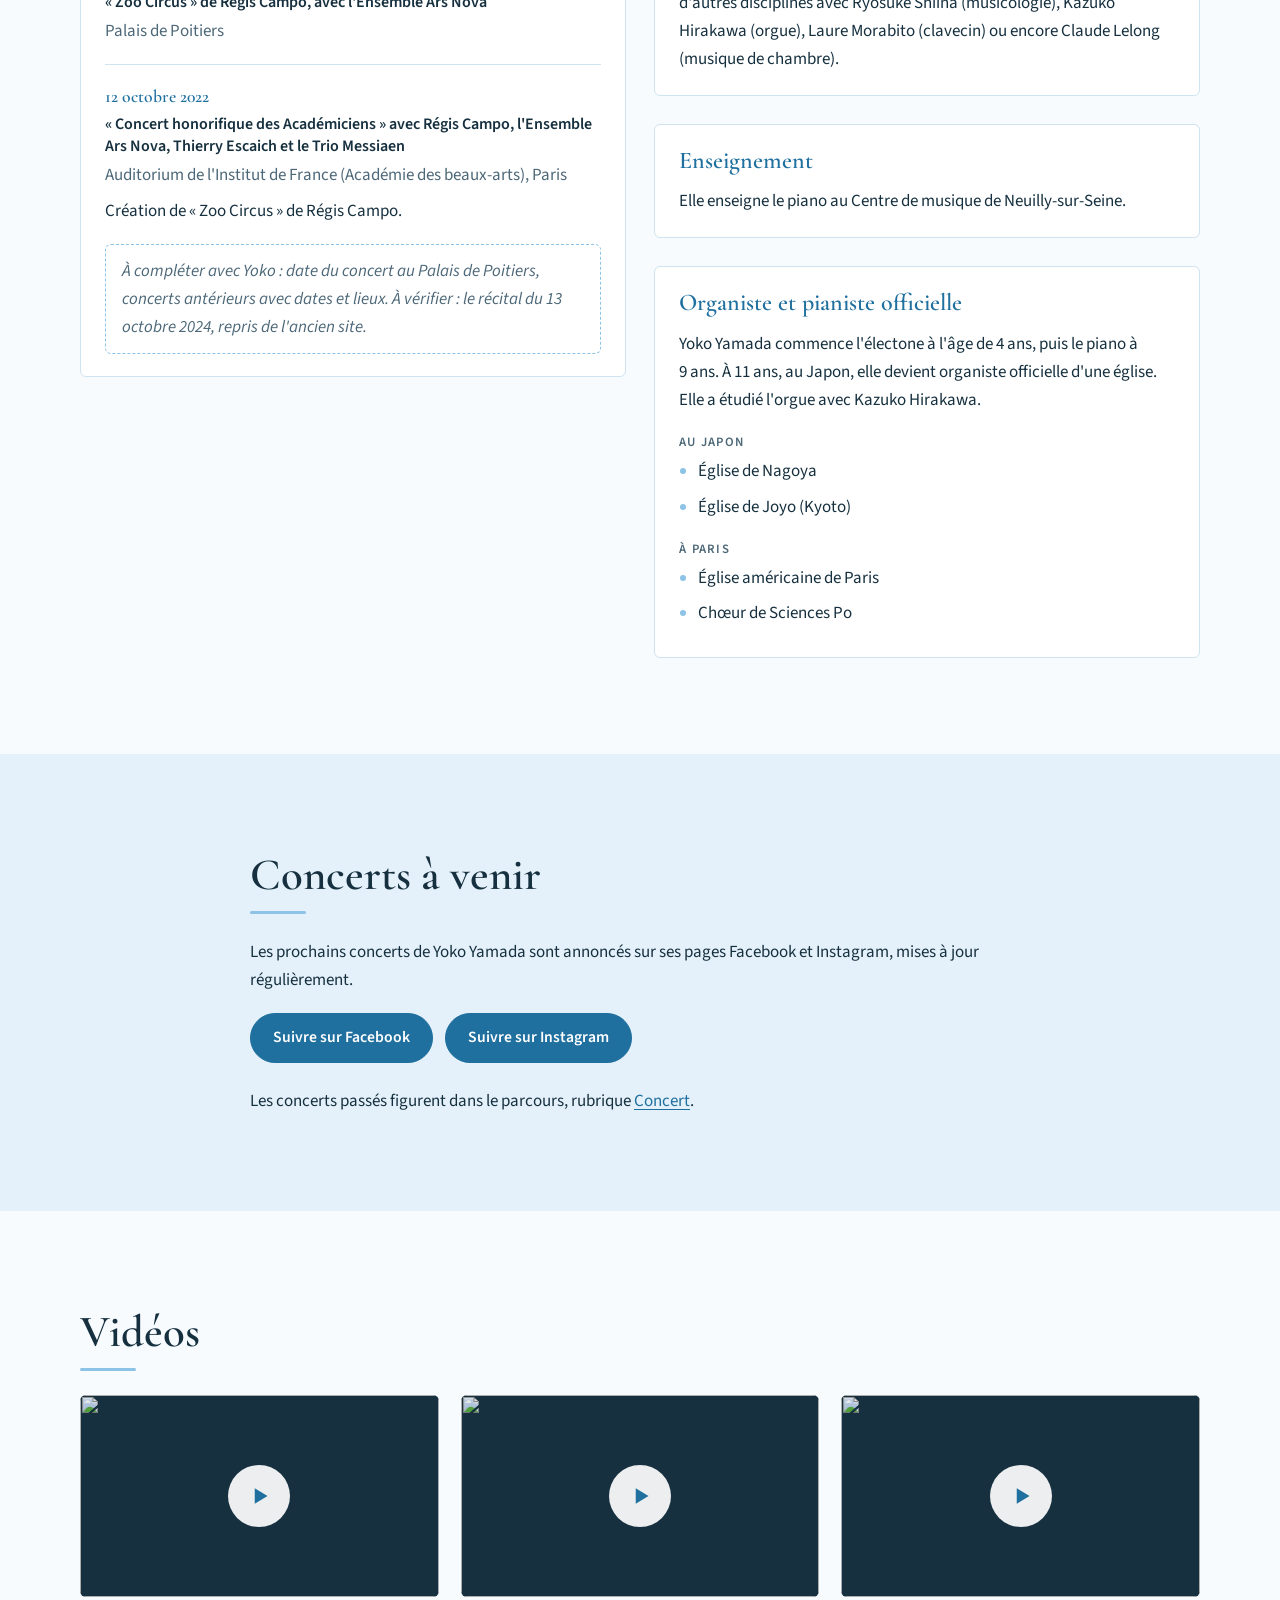
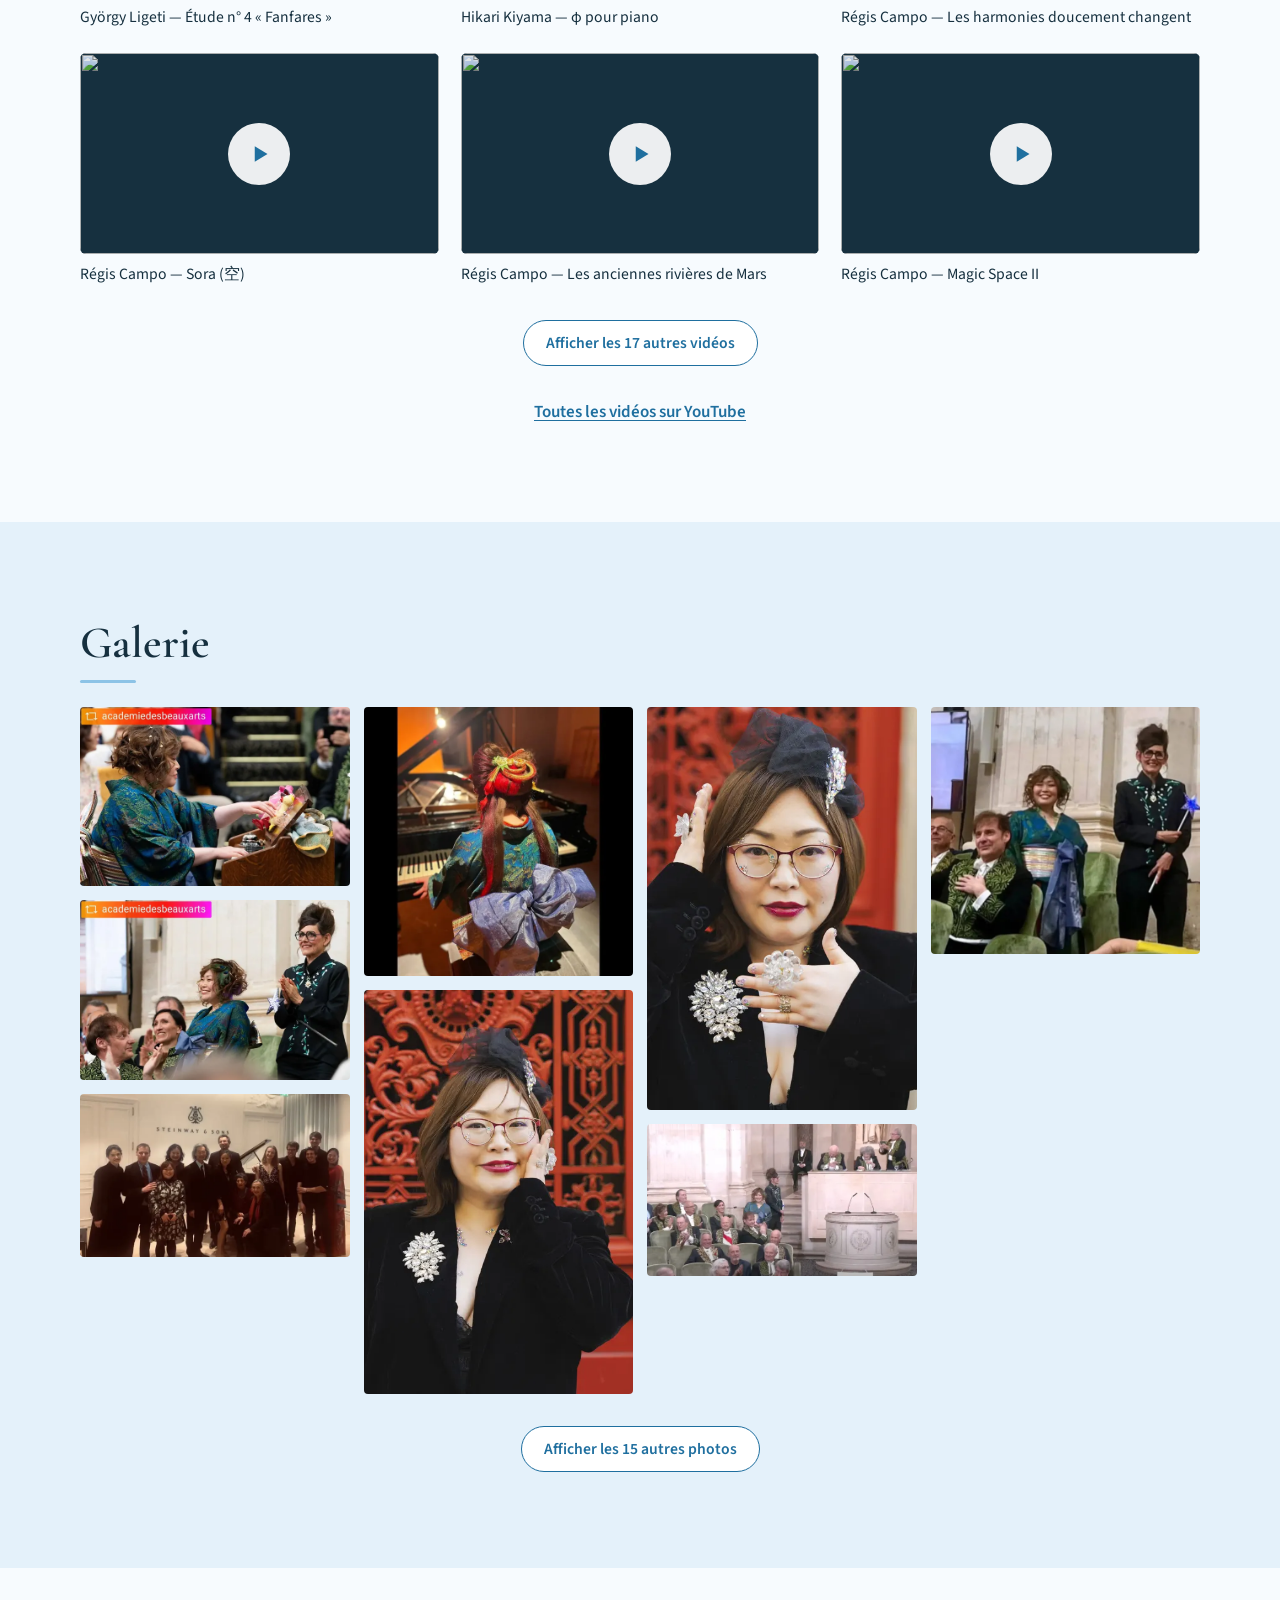
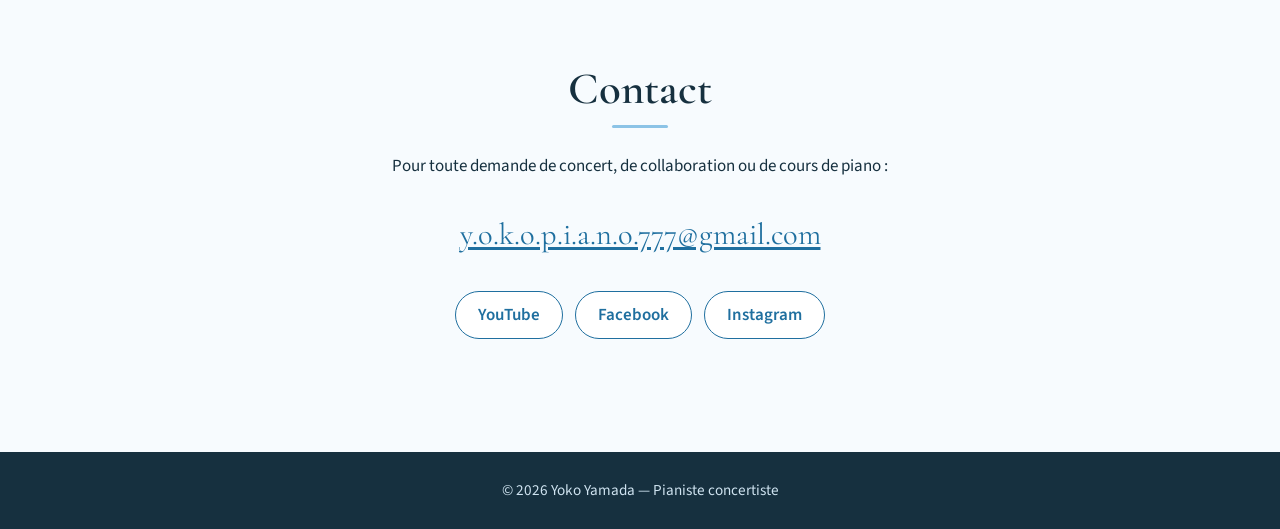
==== commit 507d998c: "Concert : historique daté (symposium, Nuit de la médiation, Nuit de la lecture, Marseille, Ars Nova)" ====
--- a/target/index.html
+++ b/target/index.html
@@ -364,7 +364,6 @@
                     <details class="cv-block" id="concerts-passes" open>
                         <summary><h3>Concert</h3></summary>
                         <ul>
-                            <li>«&nbsp;Concert honorifique des Académiciens&nbsp;» avec Régis Campo, l'Ensemble Ars Nova, Thierry Escaich et le Trio Messiaen.</li>
                             <li>Concert célébrant la publication de <cite>Musica Ficta</cite> (compilation de Gérard Pesson), avec la collaboration des Éditions Henri Lemoine et de l'association Musica Temporalia.</li>
                             <li>Concert parisien «&nbsp;Wyschnegradsky, concert à 4 pianos&nbsp;», avec la collaboration de l'Association Wyschnegradsky.</li>
                             <li>Concert «&nbsp;Micro-intervalles&nbsp;» au théâtre du Garde-Chasse, avec la collaboration de l'Association Wyschnegradsky et de l'association Musica Temporalia.</li>
@@ -380,16 +379,48 @@
                             <li>Création de l'opéra <cite>Dorian Gray</cite>, composé par Mariana Ungureanu, au Conservatoire Chopin à Paris.</li>
                             <li>Concert autour du compositeur Haruyuki Suzuki (Tokyo, Japon).</li>
                             <li>Participation au concert d'anniversaire du compositeur américain Tom Johnson, organisé par Kent Nagano en collaboration avec Steinway Paris&nbsp;: première mondiale de la musique de Tom Johnson et d'une nouvelle pièce commandée par Kent Nagano et Steinway Paris pour Yoko Yamada et le compositeur Régis Campo, utilisant le Spirio de Steinway.</li>
-                            <li>Récitals dans le cadre du symposium «&nbsp;Des Lumières à l'IA / <span lang="en">From the Enlightenment to AI</span>&nbsp;» — <span lang="en">250 years of Revolutionary Science shared between France and the U.S.</span> —, symposium bilatéral organisé par l'Académie des sciences et la National Academy of Sciences des États-Unis.</li>
-                            <li>Concert dans le cadre de la Nuit de la lecture «&nbsp;Les mille et une langues&nbsp;» à l'Institut de France, soirée partageant la richesse des cultures, des études et des arts des cinq académies (Académie française, Académie des inscriptions et belles-lettres, Académie des sciences, Académie des beaux-arts, Académie des sciences morales et politiques) autour des «&nbsp;mille et une langues du corps&nbsp;».</li>
                         </ul>
                         <h4 class="cv-sub">Historique</h4>
                         <article class="concert">
-                            <p class="concert-date"><time datetime="2026-09">Septembre 2026</time></p>
+                            <p class="concert-date"><time datetime="2026-11-05">5 novembre 2026</time></p>
+                            <div>
+                                <h5>«&nbsp;Zoo Circus&nbsp;» de Régis Campo, avec l'Ensemble Ars Nova, direction Clémence Le Gac</h5>
+                                <p class="concert-place">TAP – Scène nationale de Grand Poitiers, auditorium</p>
+                                <p class="concert-note">Au toy piano.</p>
+                                <p class="concert-link"><a href="https://www.tap-poitiers.com/spectacle/zoo-circus/" target="_blank" rel="noopener">Présentation du concert</a></p>
+                            </div>
+                        </article>
+                        <article class="concert">
+                            <p class="concert-date"><time datetime="2026-09-16">16 septembre 2026</time></p>
                             <div>
                                 <h5>«&nbsp;Zoo Circus&nbsp;» de Régis Campo, avec l'Ensemble Ars Nova, direction Gregory Vajda</h5>
                                 <p class="concert-place">Festival international de musique de Besançon Franche-Comté (79<sup>e</sup>&nbsp;édition) — auditorium de la Cité des arts, Besançon</p>
                                 <p class="concert-note">Au piano et au toy piano.</p>
+                                <p class="concert-link"><a href="https://ars-nova.fr/projets/zoo-circus" target="_blank" rel="noopener">Présentation du projet</a></p>
+                            </div>
+                        </article>
+                        <article class="concert">
+                            <p class="concert-date"><time datetime="2026-05-20">20 et 21 mai 2026</time></p>
+                            <div>
+                                <h5>Symposium «&nbsp;Des Lumières à l'IA / <span lang="en">From the Enlightenment to AI</span>&nbsp;»&nbsp;: concert de piano et intermèdes artistiques</h5>
+                                <p class="concert-place">Académie des sciences et National Academy of Sciences des États-Unis — auditorium André et Liliane Bettencourt, Institut de France, Paris</p>
+                                <p class="concert-note">Symposium bilatéral&nbsp;: 250 ans de révolutions scientifiques partagées entre la France et les États-Unis.</p>
+                                <p class="concert-link"><a href="https://www.academie-sciences.fr/des-lumieres-lia-enlightenment-ai" target="_blank" rel="noopener">Programme du symposium</a></p>
+                            </div>
+                        </article>
+                        <article class="concert">
+                            <p class="concert-date"><time datetime="2026-02-08">8 février 2026</time></p>
+                            <div>
+                                <h5>Récital de piano «&nbsp;Les animaux et la musique&nbsp;», présenté par le compositeur Régis Campo</h5>
+                                <p class="concert-place">Salon de l'association Arpeggione, Marseille</p>
+                            </div>
+                        </article>
+                        <article class="concert">
+                            <p class="concert-date"><time datetime="2025-06-03">3 juin 2025</time></p>
+                            <div>
+                                <h5>La Nuit de la médiation scientifique&nbsp;: «&nbsp;Une musique sans fin&nbsp;», avec le compositeur Régis Campo</h5>
+                                <p class="concert-place">Académie des sciences — sous la Coupole de l'Institut de France, Paris</p>
+                                <p class="concert-link"><a href="https://www.academie-sciences.fr/la-nuit-de-la-mediation-scientifique-0" target="_blank" rel="noopener">Programme et rediffusion</a></p>
                             </div>
                         </article>
                         <article class="concert">
@@ -398,6 +429,7 @@
                                 <h5>Récital «&nbsp;Musique &amp; Mathématiques&nbsp;», présenté par Régis Campo</h5>
                                 <p class="concert-place">Festival international de musique de Besançon Franche-Comté, avec l'Université de Franche-Comté — auditorium de la Cité des arts, Besançon</p>
                                 <p class="concert-note">En ouverture de la résidence de Régis Campo au festival.</p>
+                                <p class="concert-link"><a href="https://festival-besancon.com/musique-et-mathematiques/" target="_blank" rel="noopener">Présentation du récital</a></p>
                             </div>
                         </article>
                         <article class="concert">
@@ -407,7 +439,31 @@
                                 <p class="concert-place">Le Regard du Cygne, Paris</p>
                             </div>
                         </article>
-                        <p class="todo">À compléter avec Yoko&nbsp;: dates du symposium «&nbsp;Des Lumières à l'IA&nbsp;» et de la Nuit de la lecture, concerts antérieurs avec dates et lieux. À vérifier&nbsp;: le récital du 13 octobre 2024, repris de l'ancien site.</p>
+                        <article class="concert">
+                            <p class="concert-date"><time datetime="2024-01-20">20 janvier 2024</time></p>
+                            <div>
+                                <h5>Nuit de la lecture «&nbsp;Les mille et une langues&nbsp;»</h5>
+                                <p class="concert-place">Sous la Coupole de l'Institut de France, Paris</p>
+                                <p class="concert-note">Soirée des cinq académies autour des «&nbsp;mille et une langues du corps&nbsp;», ponctuée de parenthèses théâtrales, chorégraphiques et musicales.</p>
+                                <p class="concert-link"><a href="https://www.youtube.com/watch?v=Gr4fACGLo04" target="_blank" rel="noopener">Revoir la soirée</a></p>
+                            </div>
+                        </article>
+                        <article class="concert">
+                            <p class="concert-date"><time datetime="2023">2023</time></p>
+                            <div>
+                                <h5>«&nbsp;Zoo Circus&nbsp;» de Régis Campo, avec l'Ensemble Ars Nova</h5>
+                                <p class="concert-place">Palais de Poitiers</p>
+                            </div>
+                        </article>
+                        <article class="concert">
+                            <p class="concert-date"><time datetime="2022-10-12">12 octobre 2022</time></p>
+                            <div>
+                                <h5>«&nbsp;Concert honorifique des Académiciens&nbsp;» avec Régis Campo, l'Ensemble Ars Nova, Thierry Escaich et le Trio Messiaen</h5>
+                                <p class="concert-place">Auditorium de l'Institut de France (Académie des beaux-arts), Paris</p>
+                                <p class="concert-note">Création de «&nbsp;Zoo Circus&nbsp;» de Régis Campo.</p>
+                            </div>
+                        </article>
+                        <p class="todo">À compléter avec Yoko&nbsp;: date du concert au Palais de Poitiers, concerts antérieurs avec dates et lieux. À vérifier&nbsp;: le récital du 13 octobre 2024, repris de l'ancien site.</p>
                     </details>
 
                     <details class="cv-block" open>
--- a/target/assets/site.css
+++ b/target/assets/site.css
@@ -165,6 +165,7 @@
 .cv-block .concert-date { margin: 0; font-size: 1.1rem; }
 .cv-block .concert h5 { margin: 0.1rem 0 0; font-family: var(--sans); font-size: 1rem; font-weight: 600; line-height: 1.4; }
 .cv-block .concert-place { margin: 0.2rem 0 0.5rem; }
+.cv-block .concert-link { margin: 0.3rem 0 0; font-size: 0.92rem; }
 
 /* ---------- CD (première rubrique du parcours) ---------- */
 .cv-wide { margin-top: 2rem; }
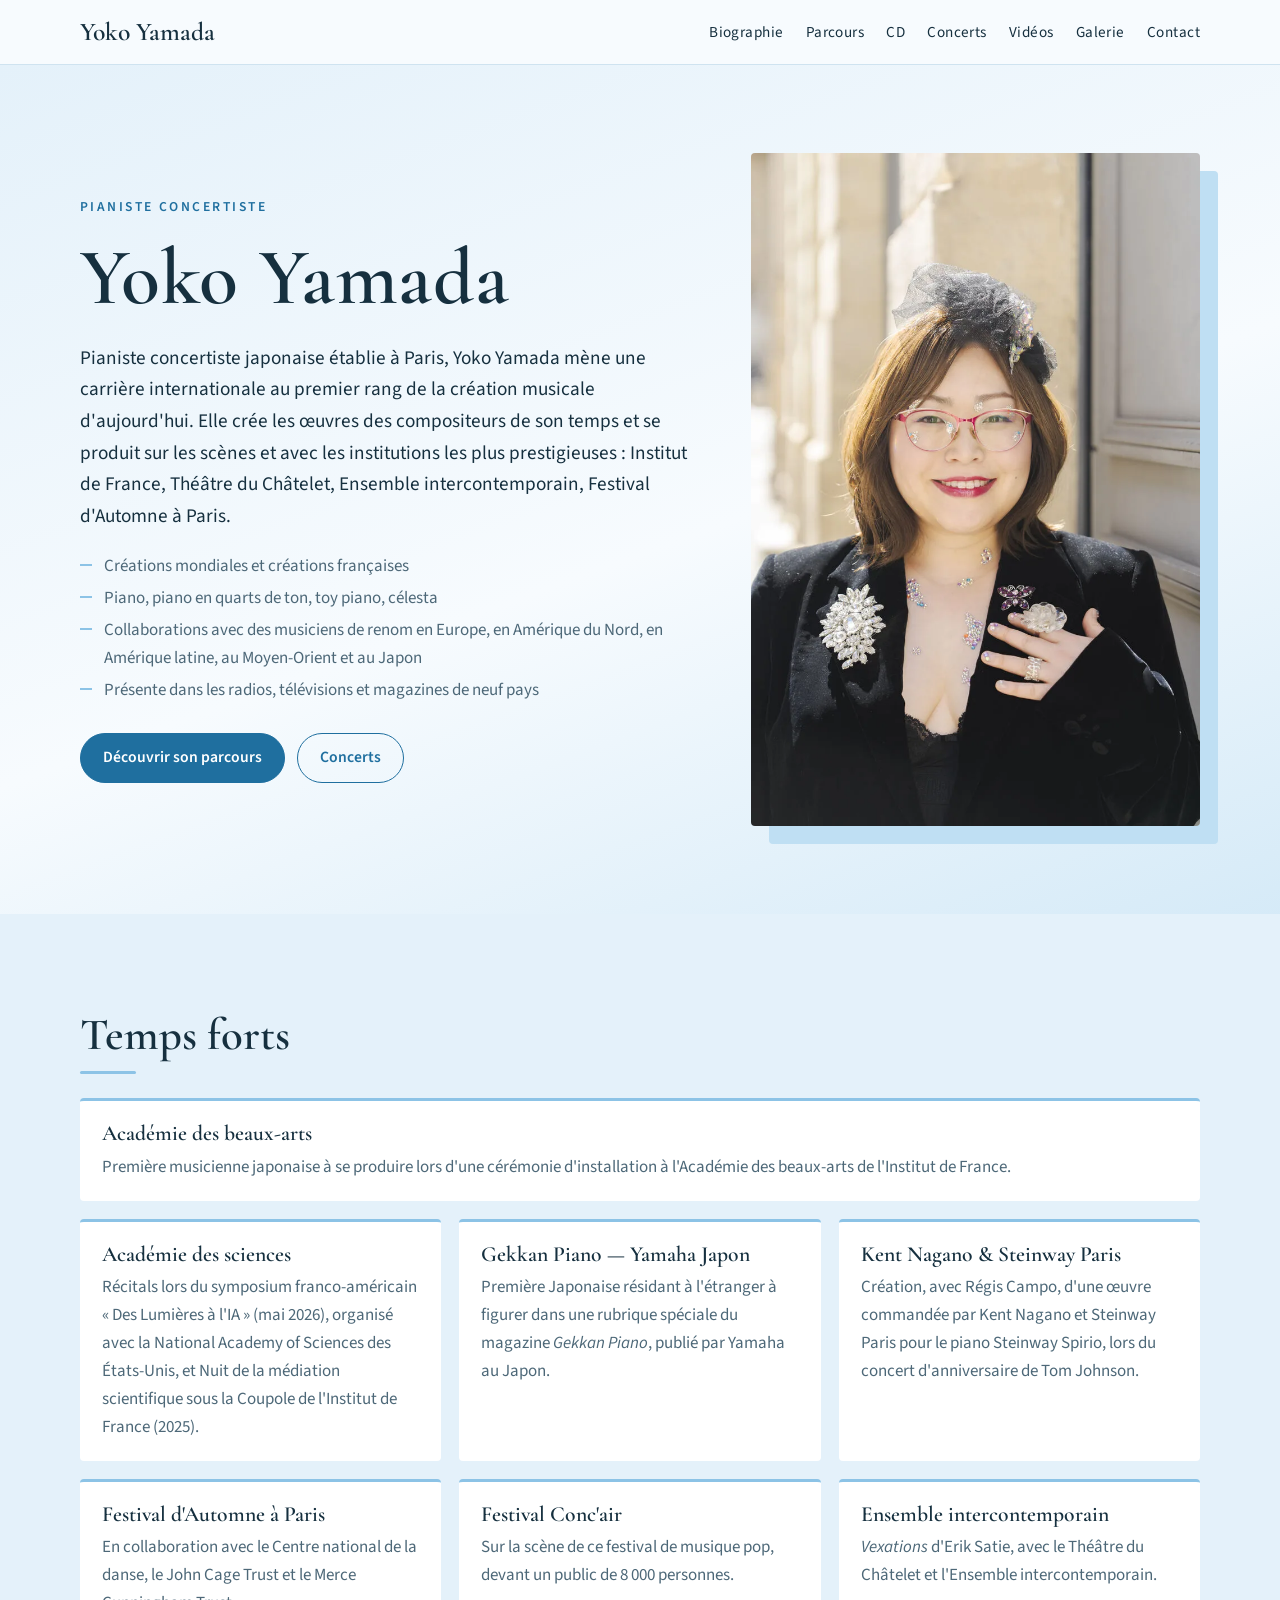
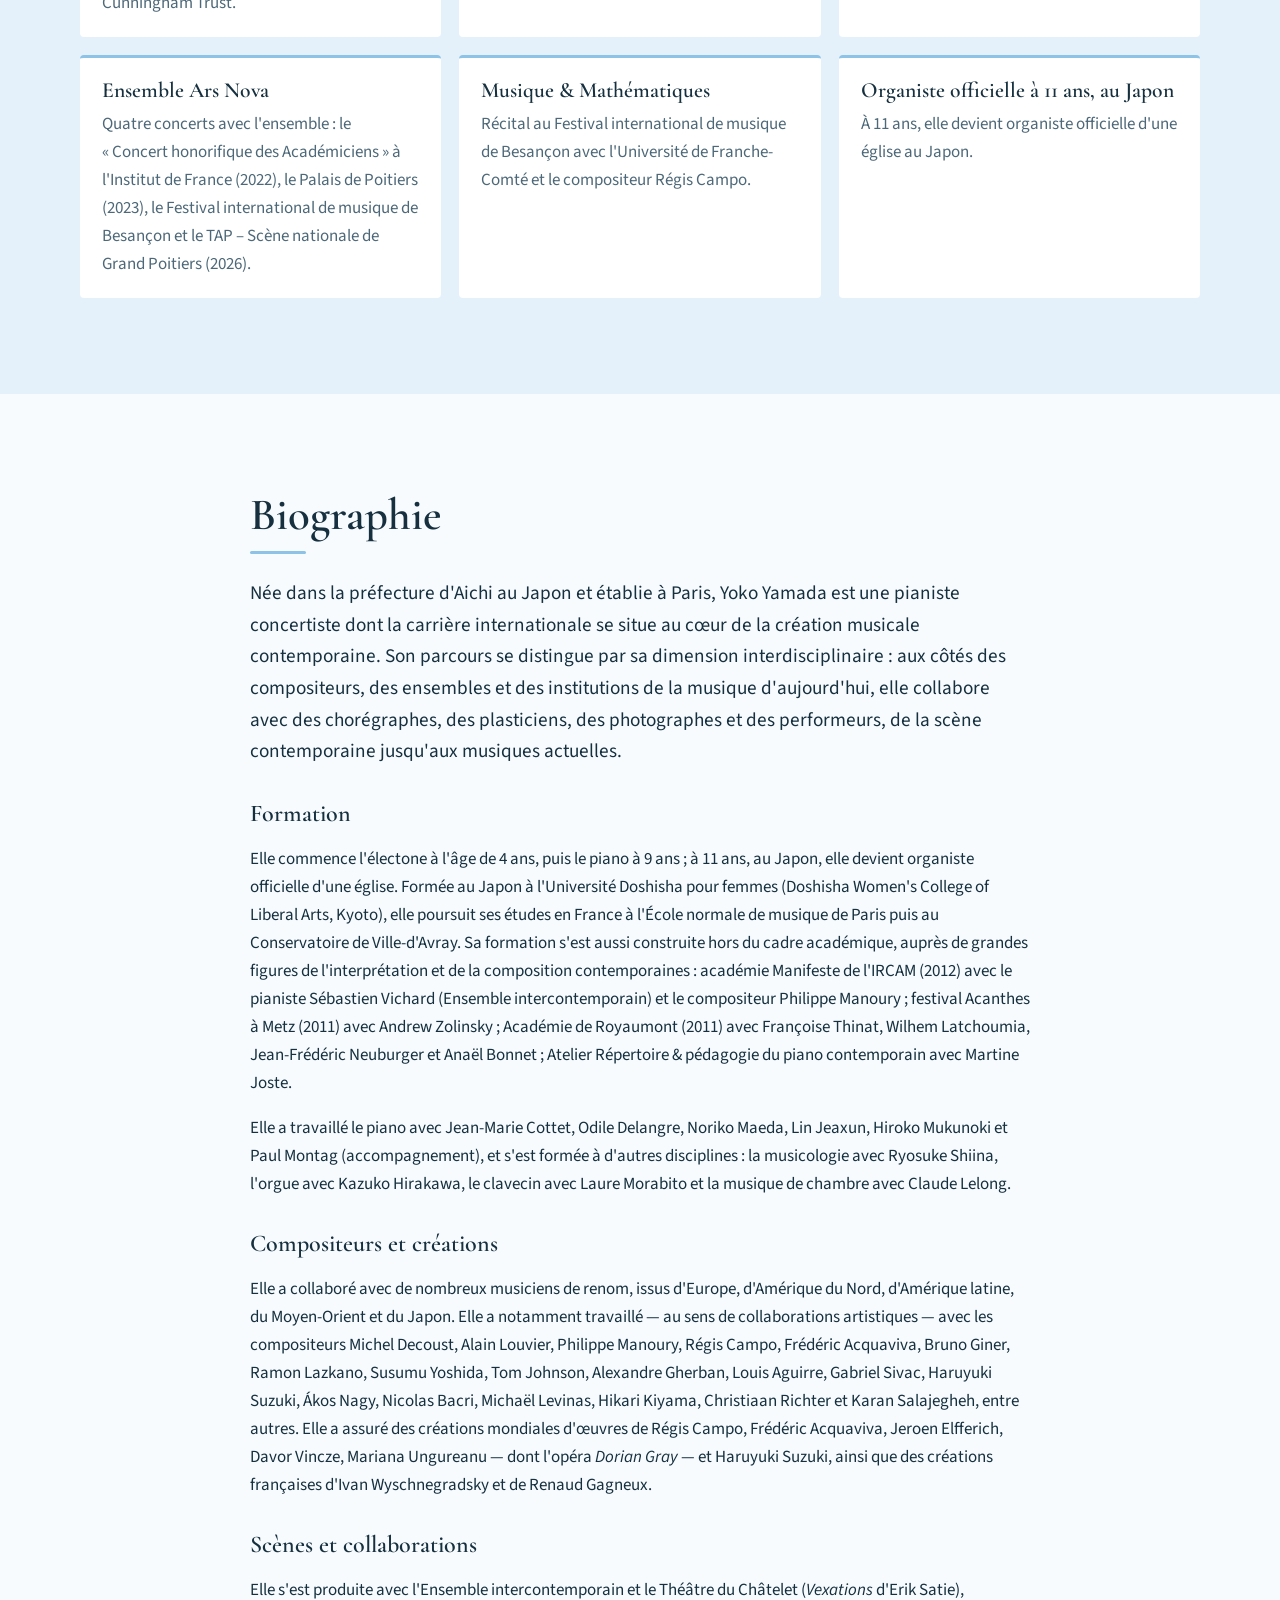
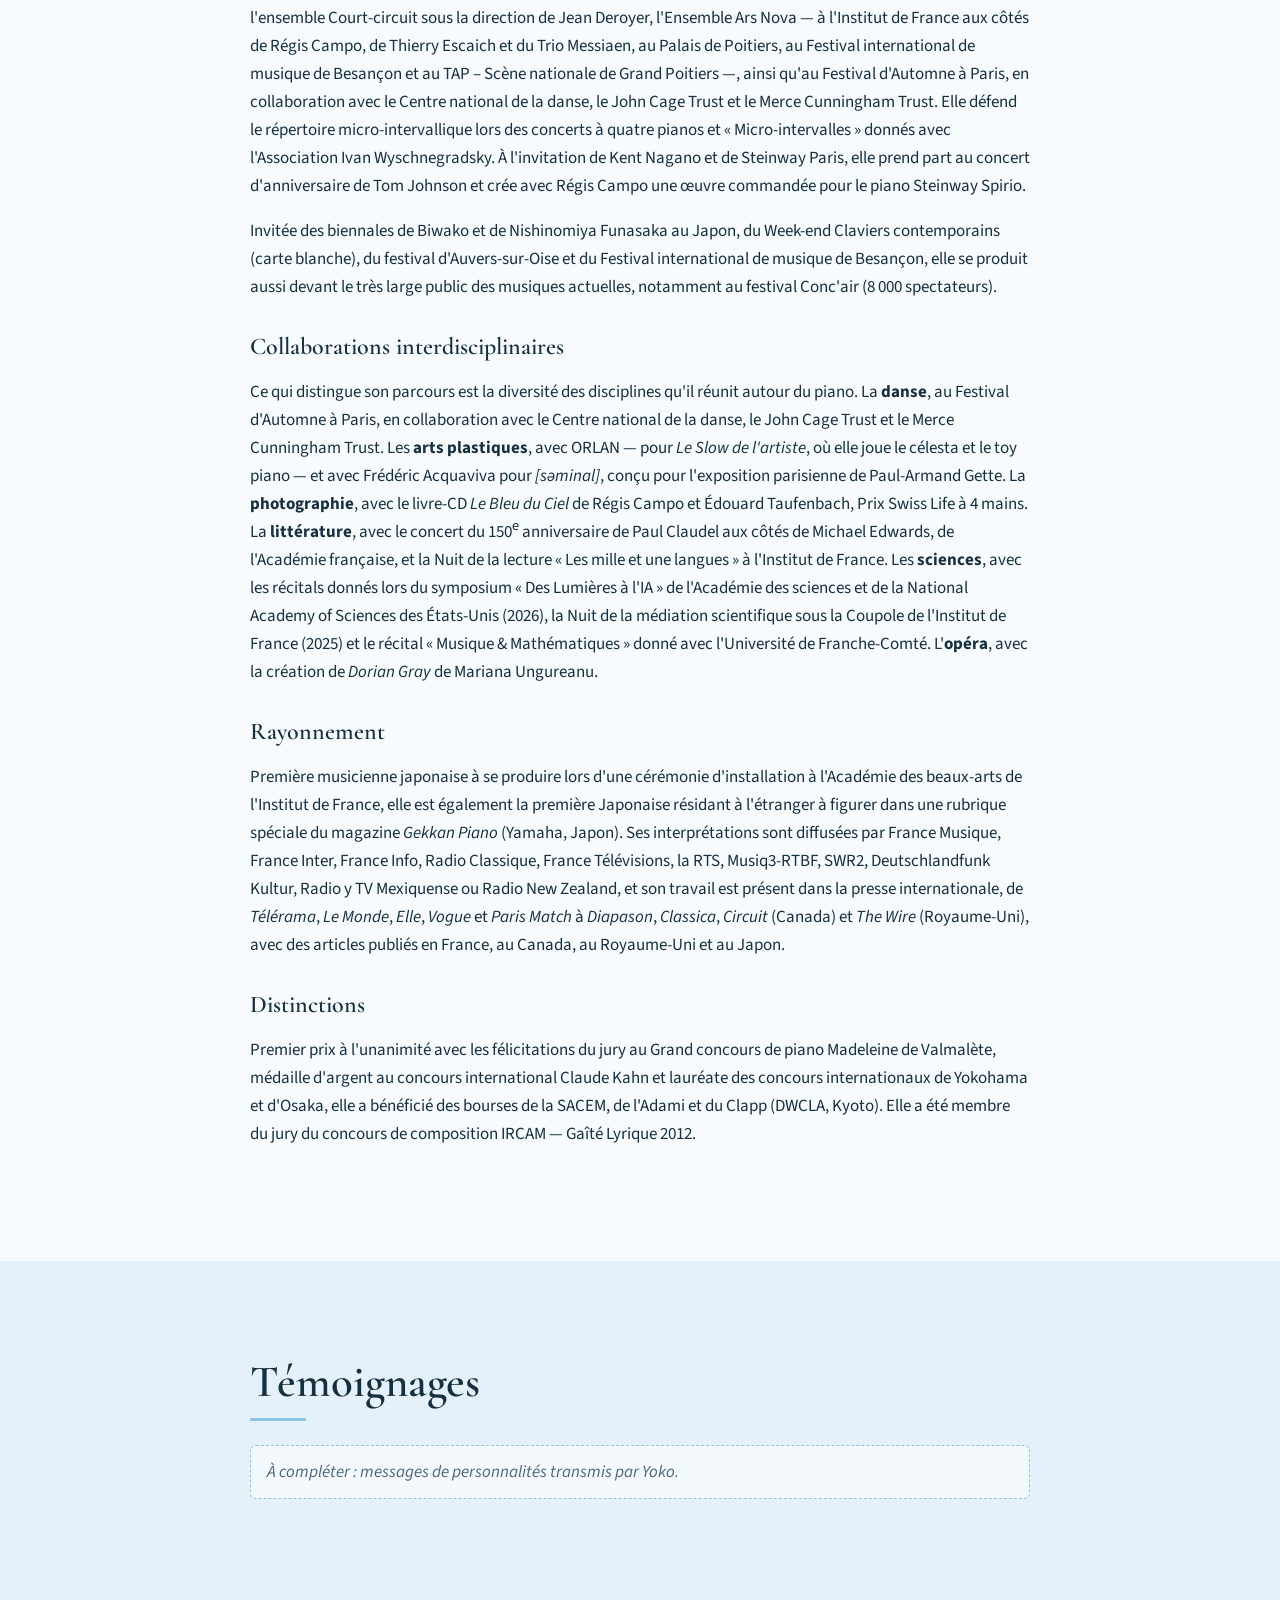
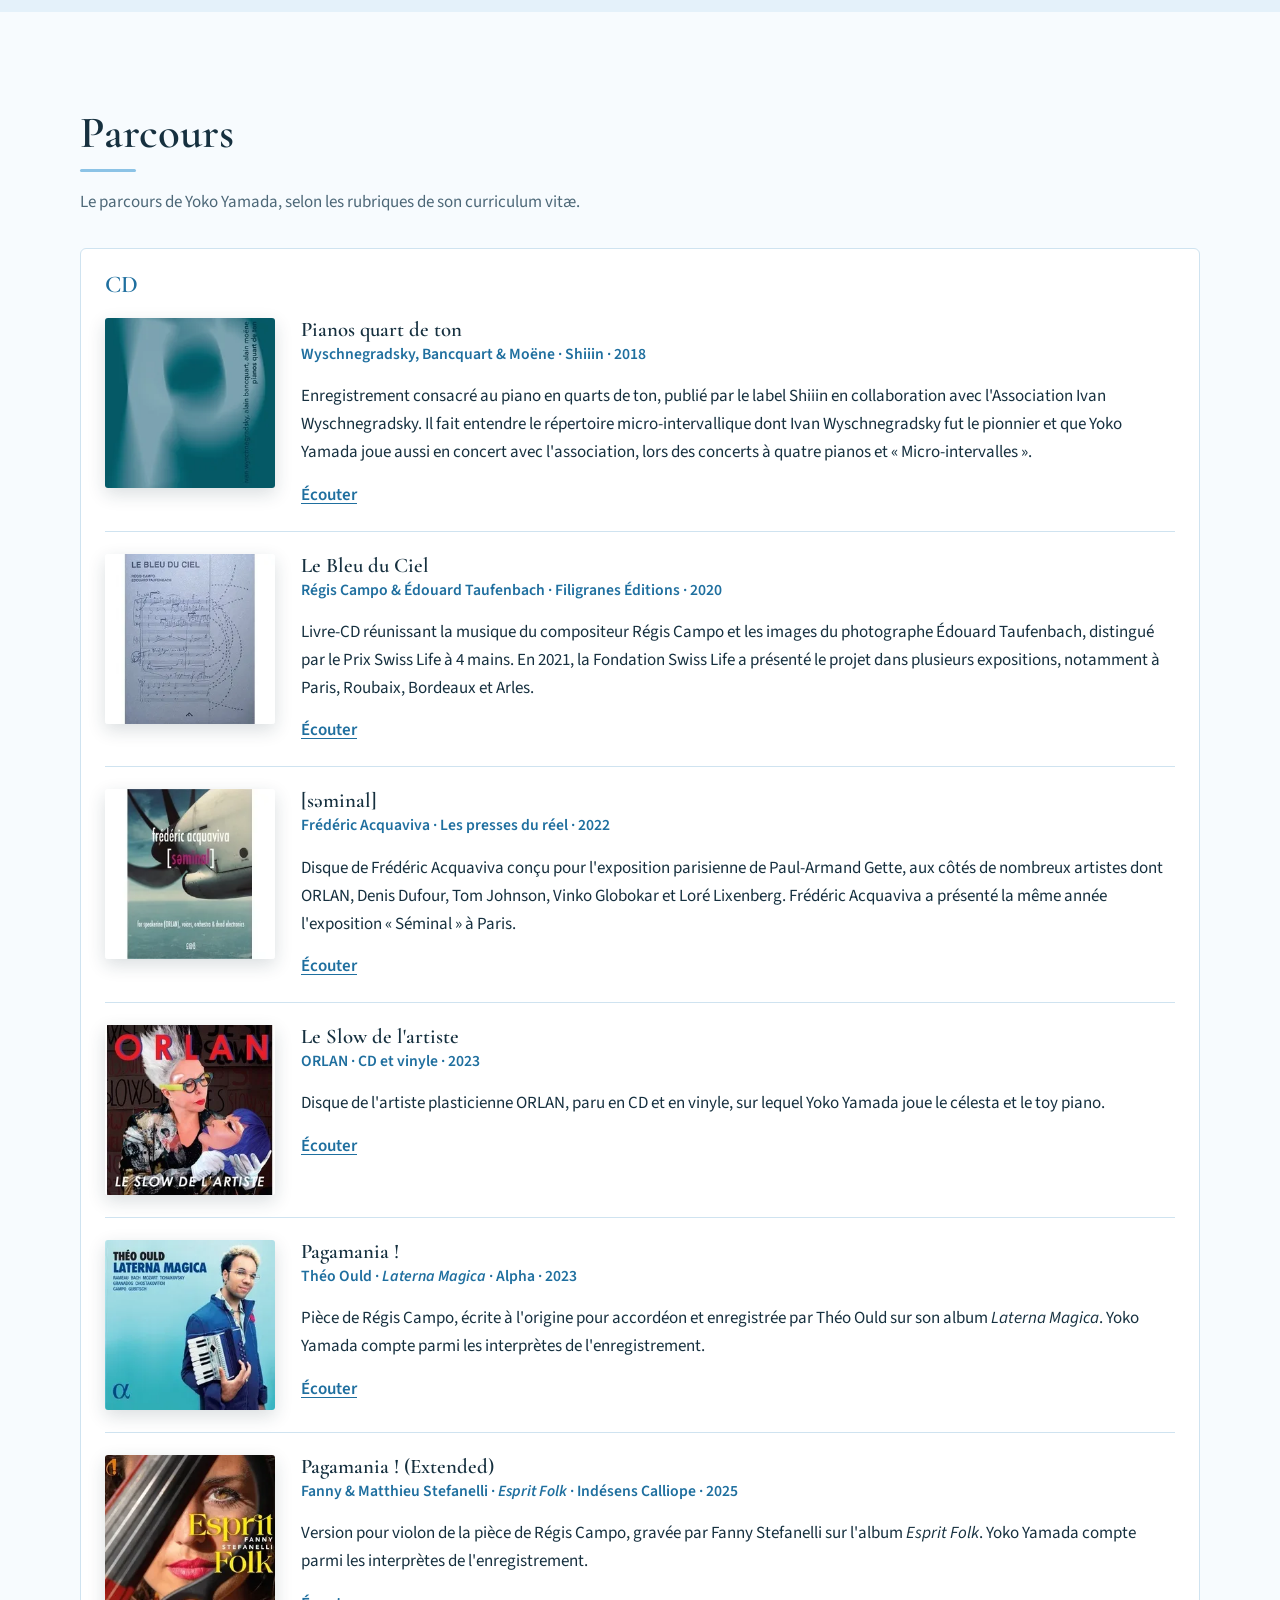
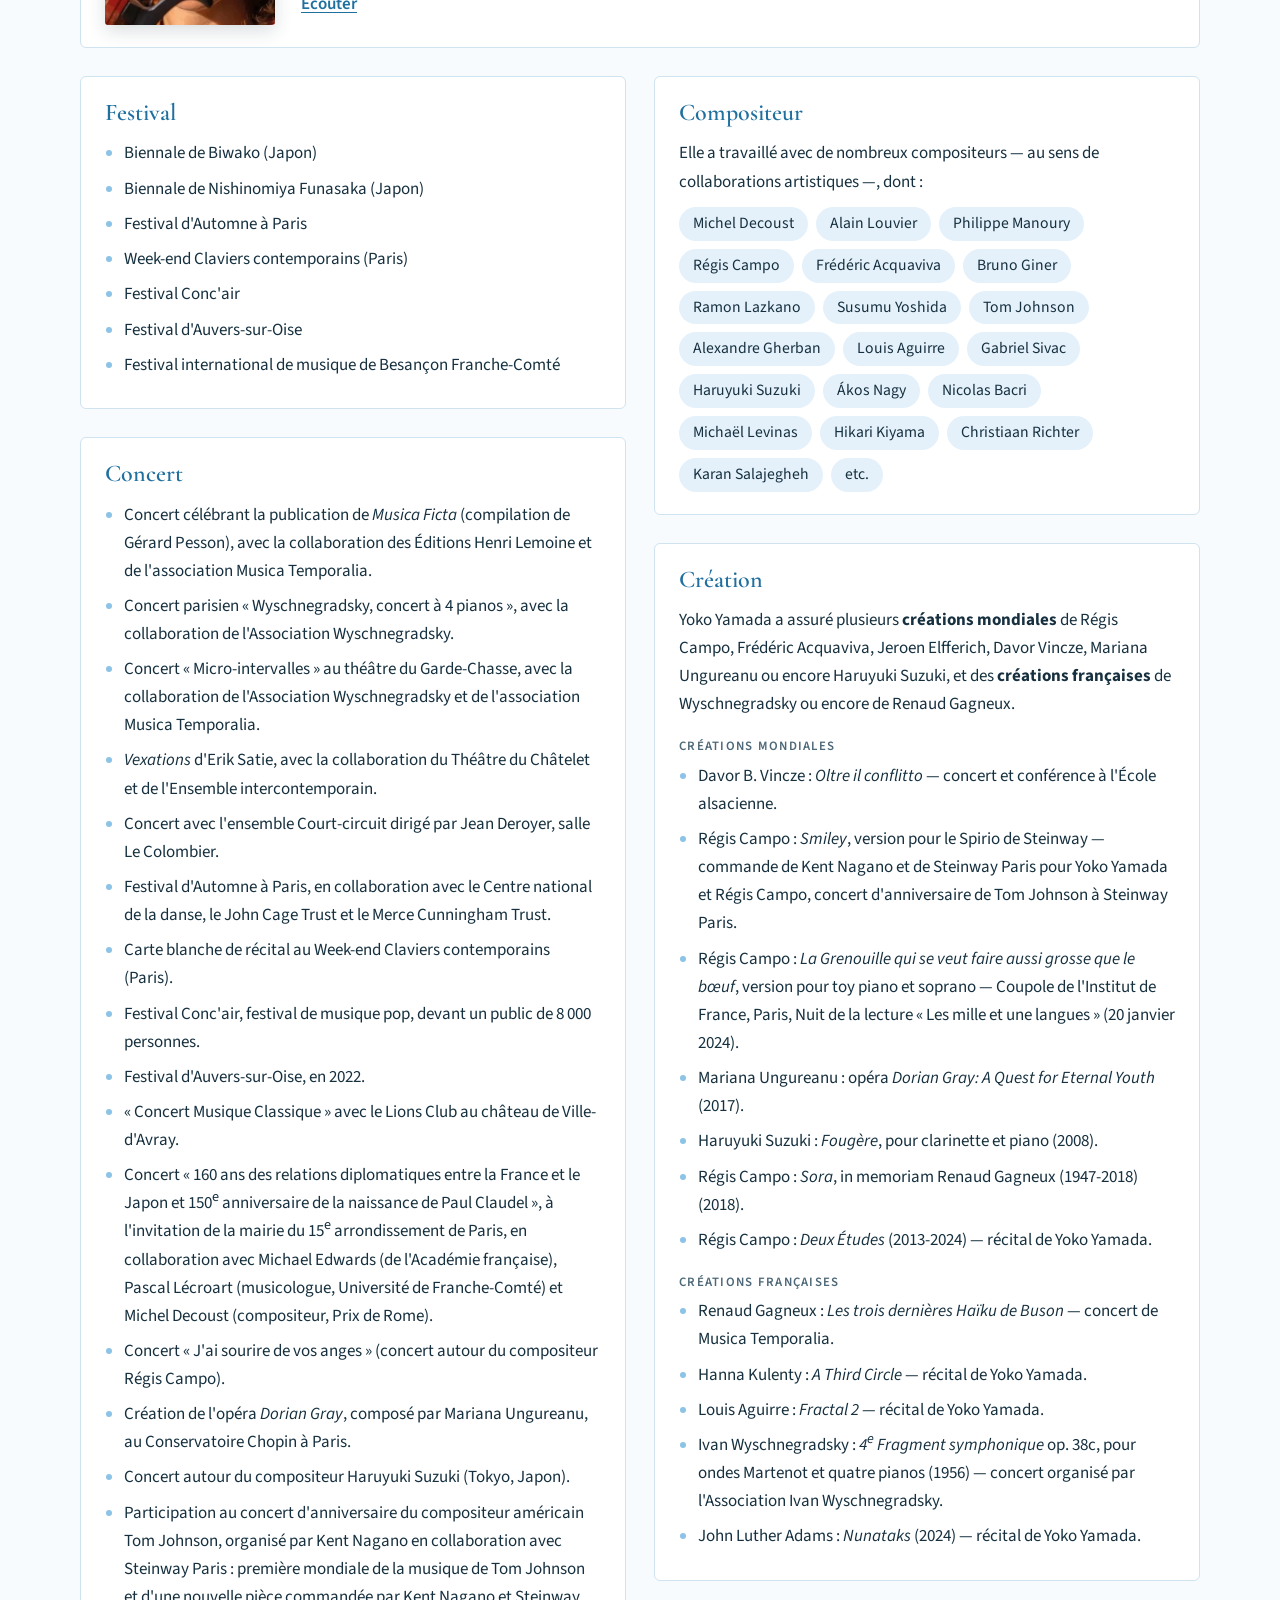
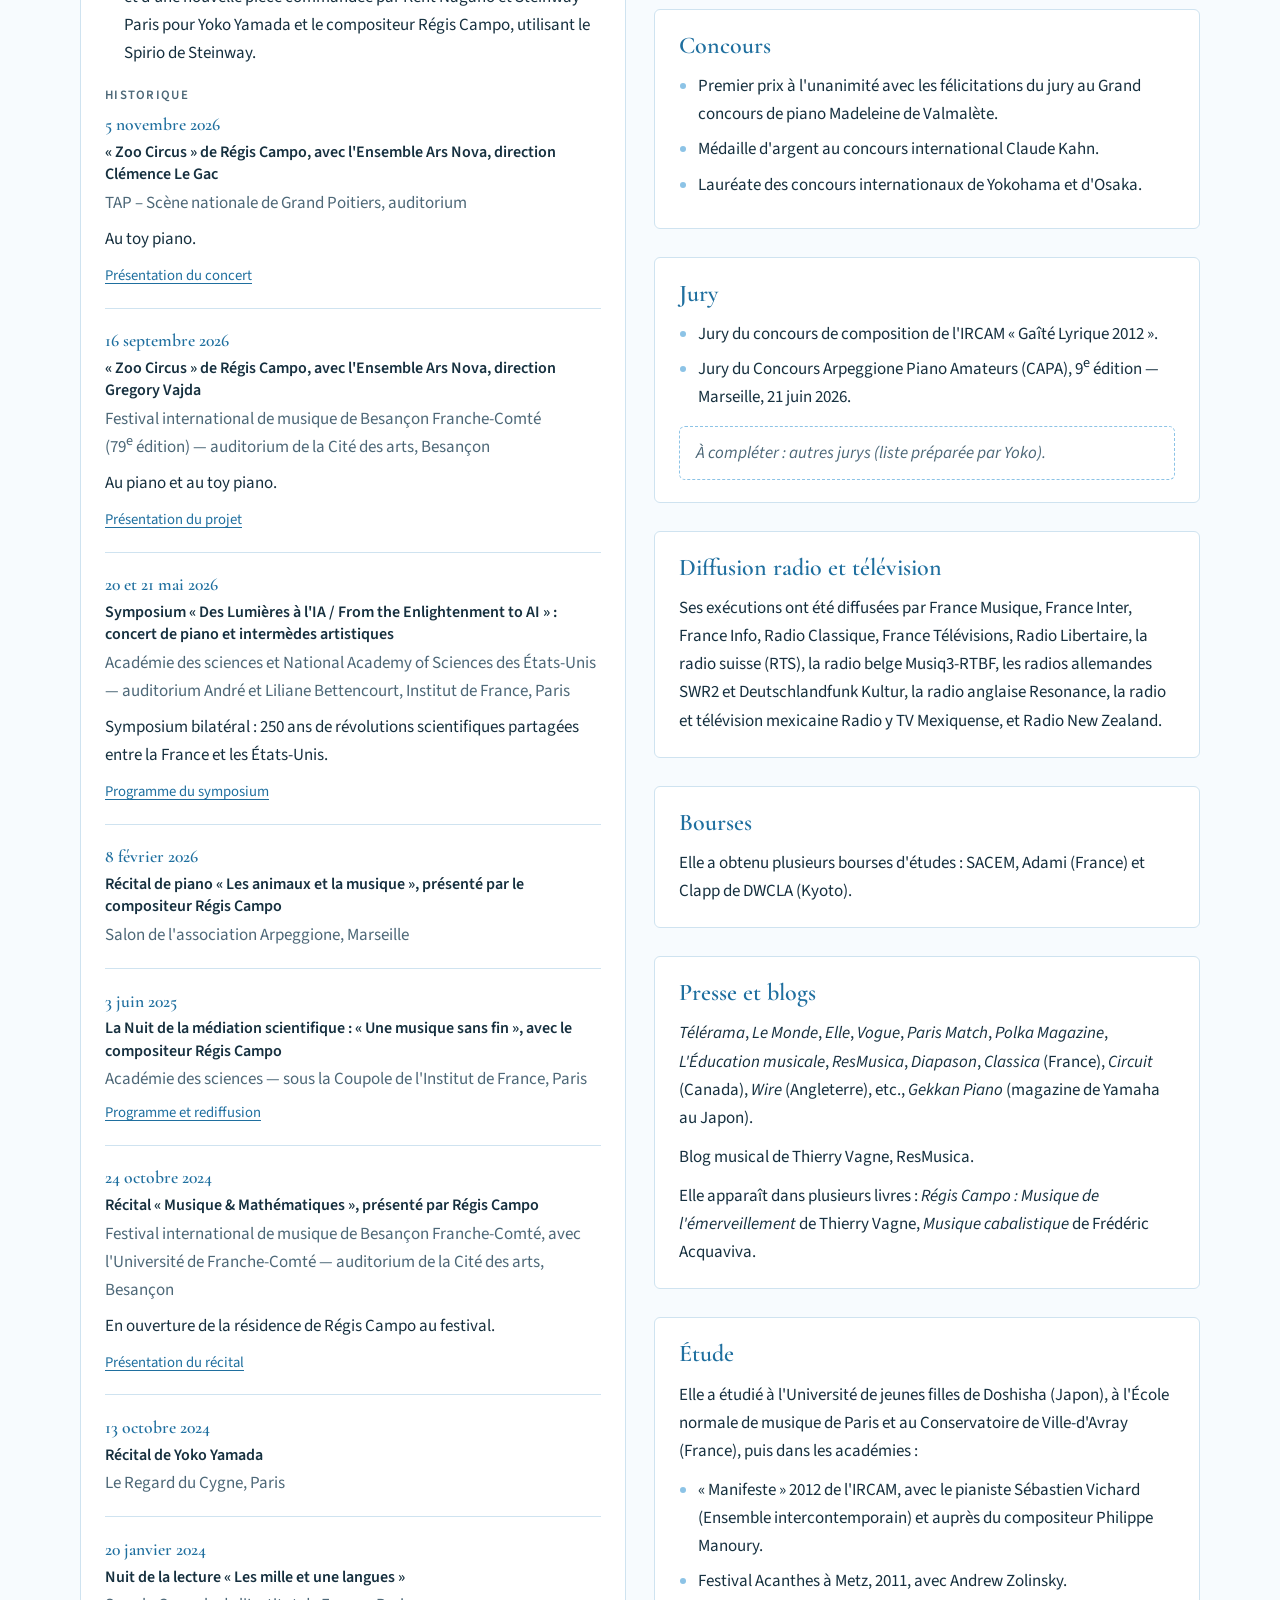
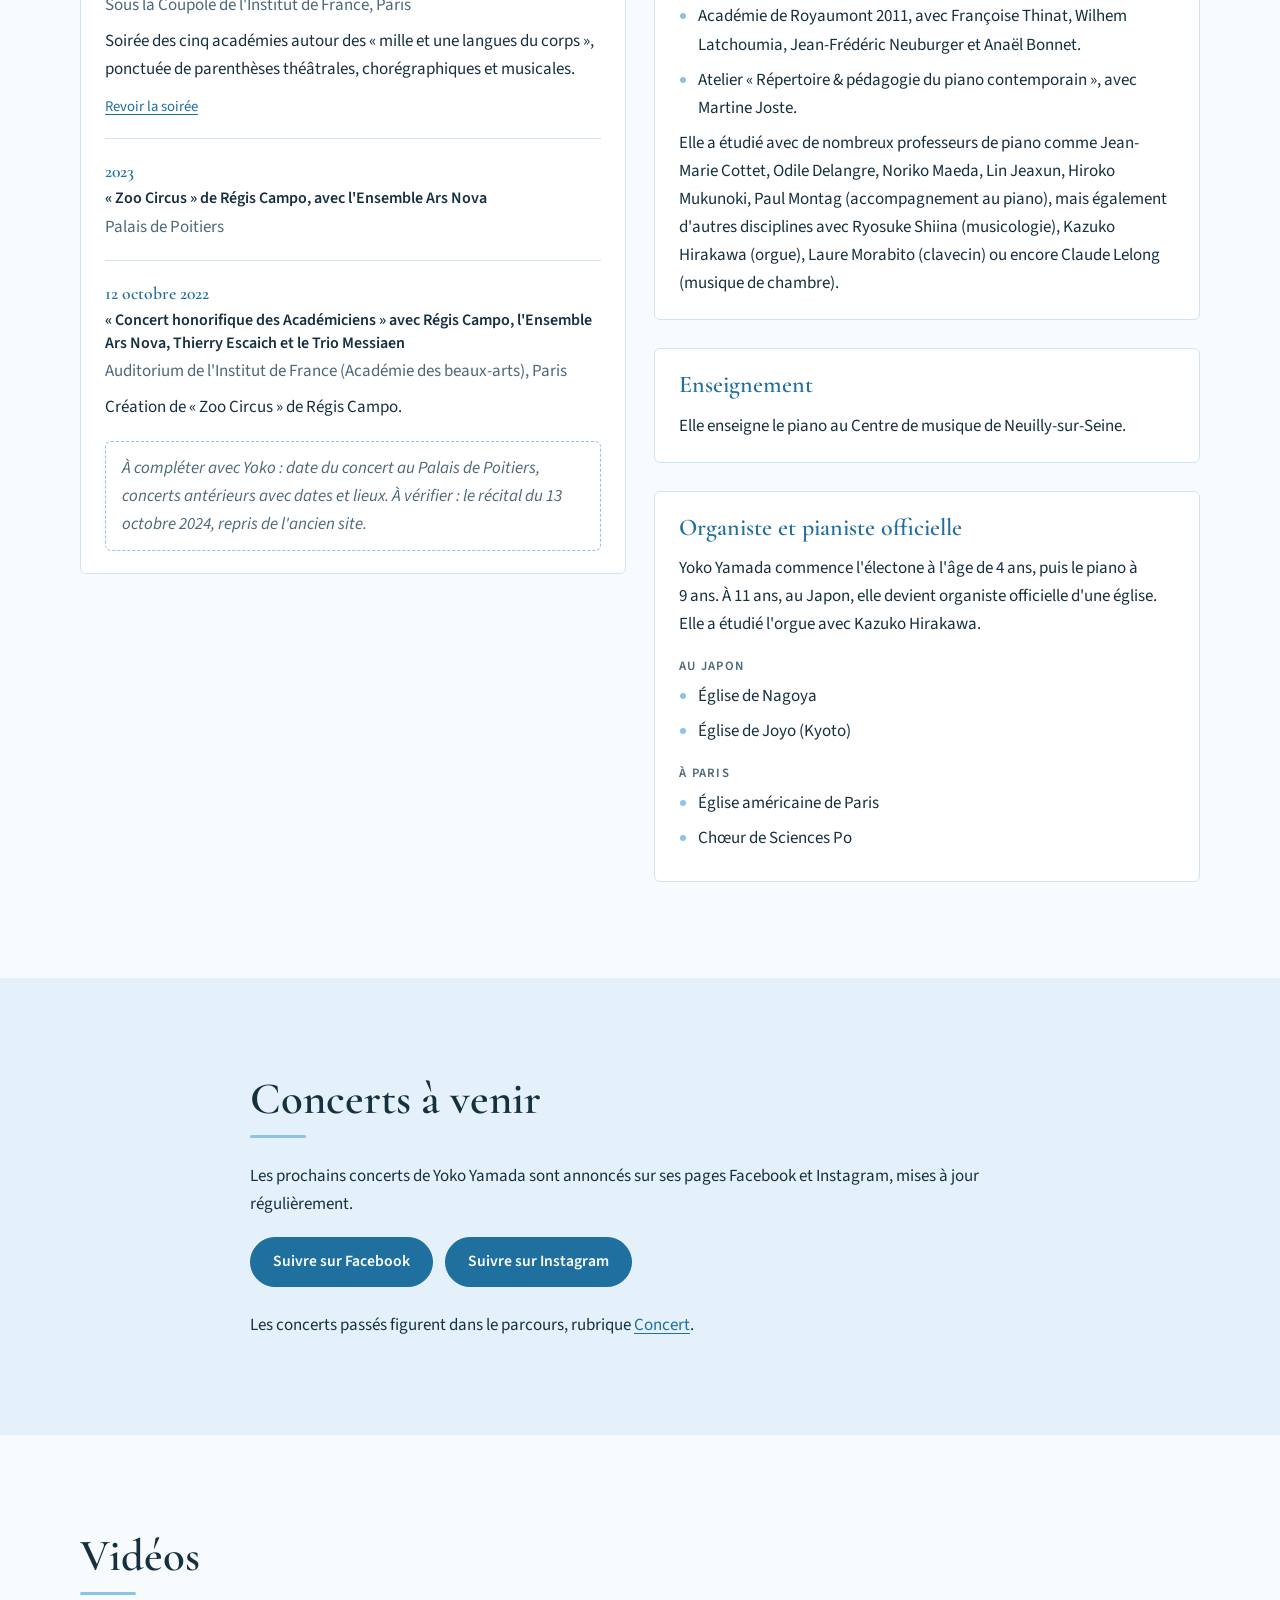
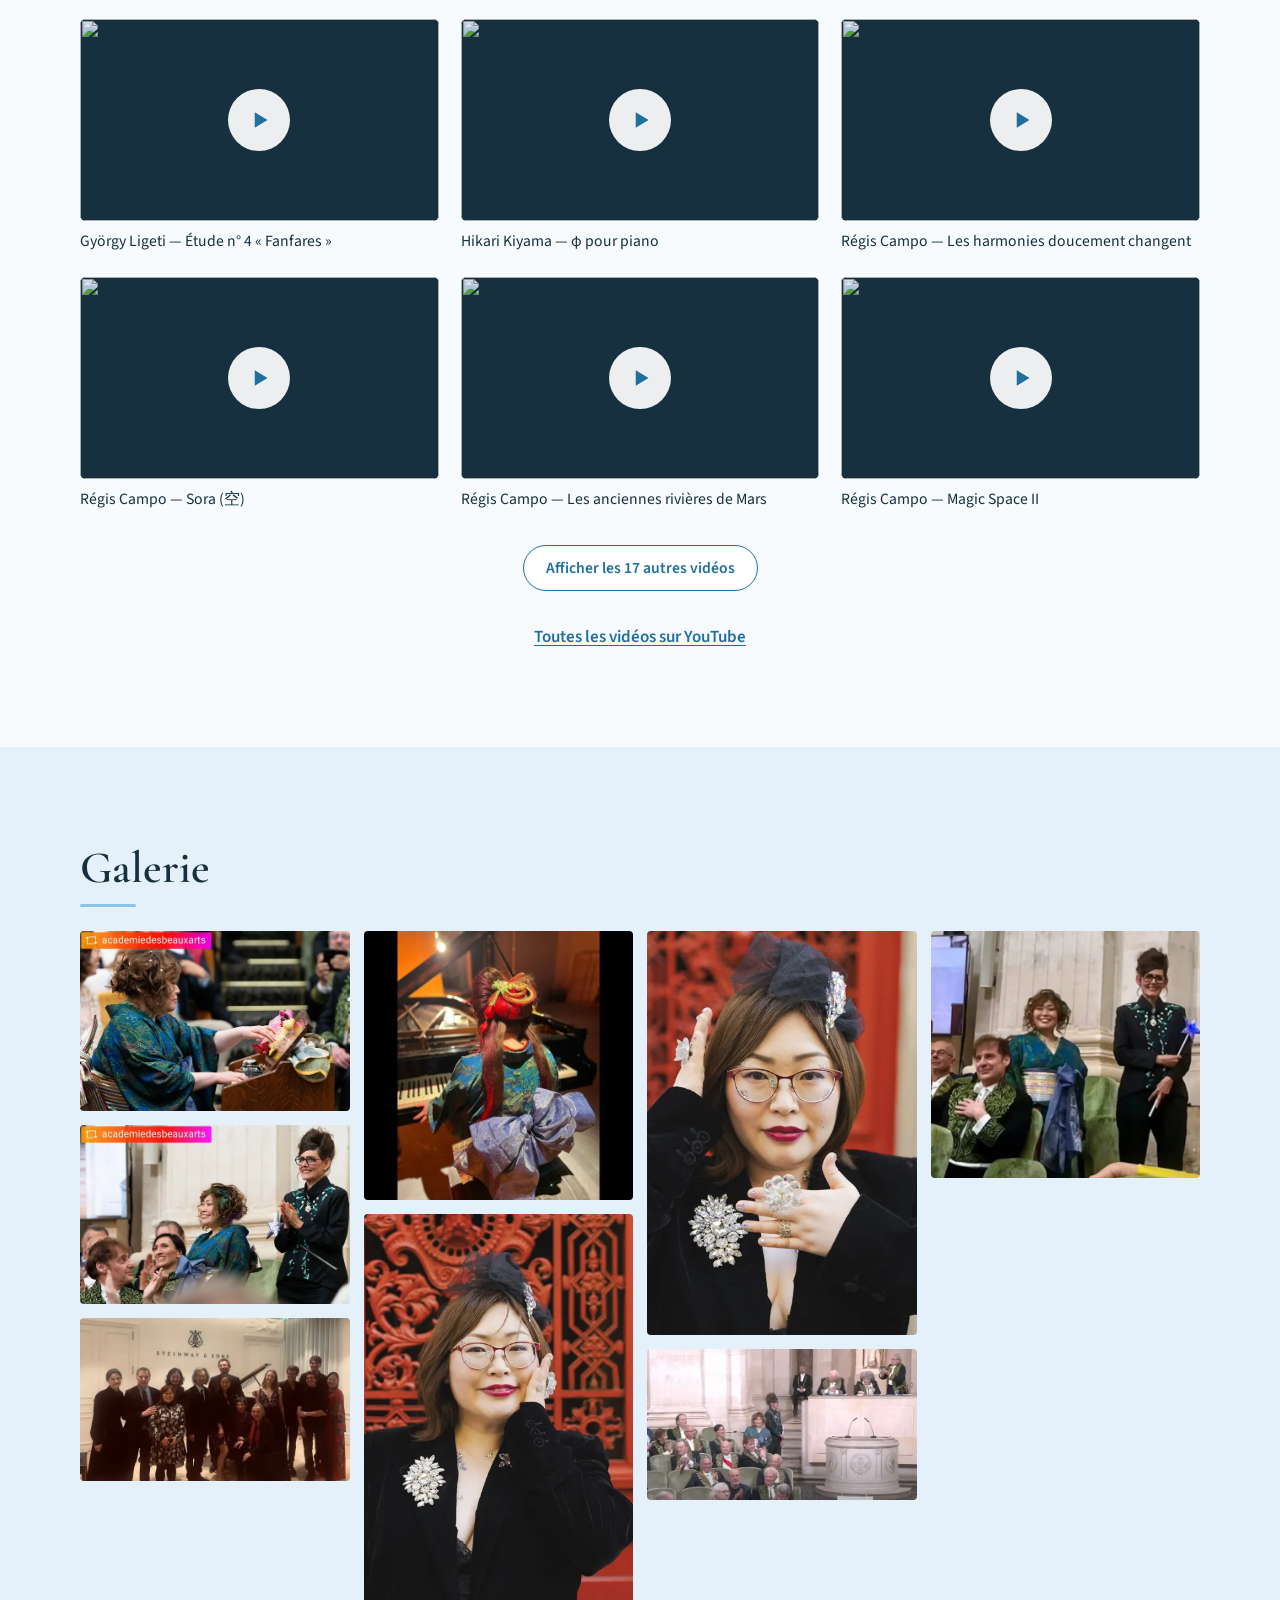
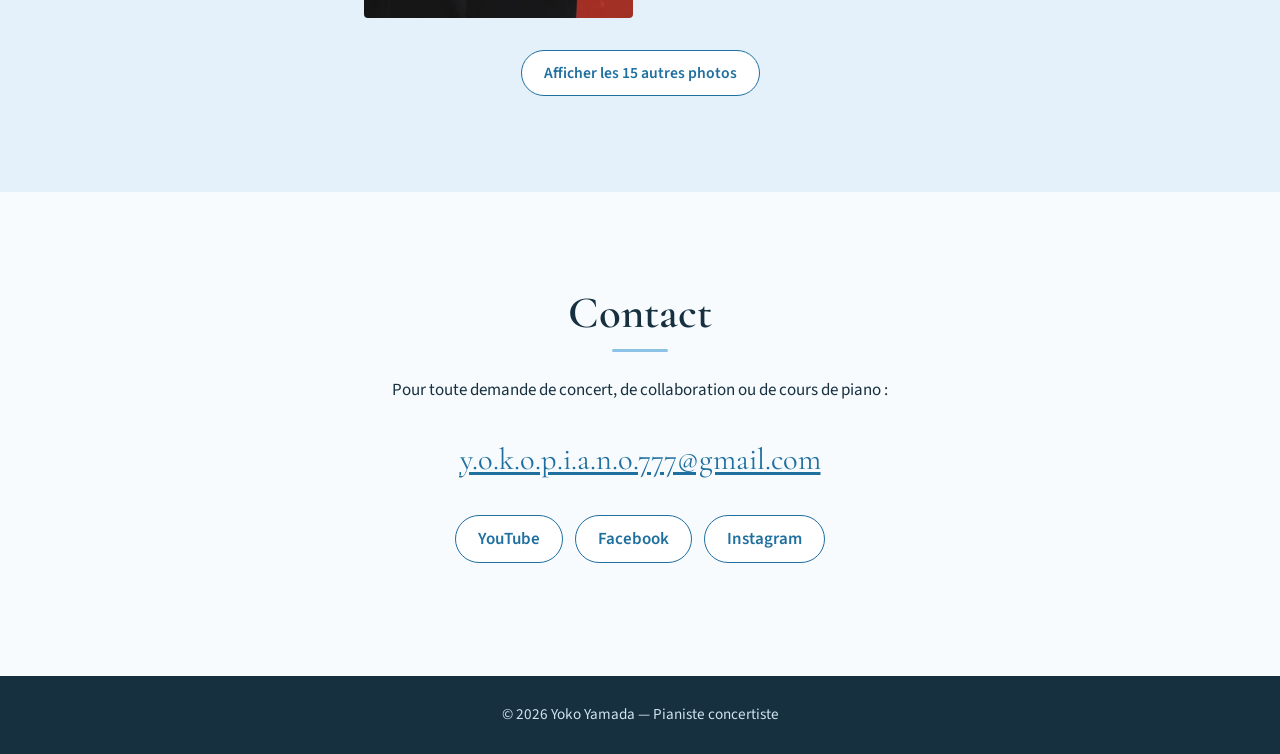
==== commit d074c645: "Temps forts : quatre concerts Ars Nova, Académie des sciences datée ; biographie alignée Co-Authored" ====
--- a/target/index.html
+++ b/target/index.html
@@ -189,7 +189,7 @@
                     </article>
                     <article class="highlight">
                         <h3>Académie des sciences</h3>
-                        <p>Récitals lors du symposium franco-américain «&nbsp;Des Lumières à l'IA&nbsp;», organisé par l'Académie des sciences et la National Academy of Sciences des États-Unis.</p>
+                        <p>Récitals lors du symposium franco-américain «&nbsp;Des Lumières à l'IA&nbsp;» (mai 2026), organisé avec la National Academy of Sciences des États-Unis, et Nuit de la médiation scientifique sous la Coupole de l'Institut de France (2025).</p>
                     </article>
                     <article class="highlight">
                         <h3>Gekkan Piano — Yamaha Japon</h3>
@@ -213,7 +213,7 @@
                     </article>
                     <article class="highlight">
                         <h3>Ensemble Ars Nova</h3>
-                        <p>«&nbsp;Concert honorifique des Académiciens&nbsp;» avec Régis Campo, l'Ensemble Ars Nova, Thierry Escaich et le Trio Messiaen.</p>
+                        <p>Quatre concerts avec l'ensemble&nbsp;: le «&nbsp;Concert honorifique des Académiciens&nbsp;» à l'Institut de France (2022), le Palais de Poitiers (2023), le Festival international de musique de Besançon et le TAP – Scène nationale de Grand Poitiers (2026).</p>
                     </article>
                     <article class="highlight">
                         <h3>Musique &amp; Mathématiques</h3>
@@ -243,11 +243,11 @@
                 <p>Elle a collaboré avec de nombreux musiciens de renom, issus d'Europe, d'Amérique du Nord, d'Amérique latine, du Moyen-Orient et du Japon. Elle a notamment travaillé — au sens de collaborations artistiques — avec les compositeurs Michel Decoust, Alain Louvier, Philippe Manoury, Régis Campo, Frédéric Acquaviva, Bruno Giner, Ramon Lazkano, Susumu Yoshida, Tom Johnson, Alexandre Gherban, Louis Aguirre, Gabriel Sivac, Haruyuki Suzuki, Ákos Nagy, Nicolas Bacri, Michaël Levinas, Hikari Kiyama, Christiaan Richter et Karan Salajegheh, entre autres. Elle a assuré des créations mondiales d'œuvres de Régis Campo, Frédéric Acquaviva, Jeroen Elfferich, Davor Vincze, Mariana Ungureanu — dont l'opéra <cite>Dorian Gray</cite> — et Haruyuki Suzuki, ainsi que des créations françaises d'Ivan Wyschnegradsky et de Renaud Gagneux.</p>
 
                 <h3>Scènes et collaborations</h3>
-                <p>Elle s'est produite avec l'Ensemble intercontemporain et le Théâtre du Châtelet (<cite>Vexations</cite> d'Erik Satie), l'ensemble Court-circuit sous la direction de Jean Deroyer, l'Ensemble Ars Nova et le Trio Messiaen aux côtés de Régis Campo et Thierry Escaich, ainsi qu'au Festival d'Automne à Paris, en collaboration avec le Centre national de la danse, le John Cage Trust et le Merce Cunningham Trust. Elle défend le répertoire micro-intervallique lors des concerts à quatre pianos et «&nbsp;Micro-intervalles&nbsp;» donnés avec l'Association Ivan Wyschnegradsky. À l'invitation de Kent Nagano et de Steinway Paris, elle prend part au concert d'anniversaire de Tom Johnson et crée avec Régis Campo une œuvre commandée pour le piano Steinway Spirio.</p>
+                <p>Elle s'est produite avec l'Ensemble intercontemporain et le Théâtre du Châtelet (<cite>Vexations</cite> d'Erik Satie), l'ensemble Court-circuit sous la direction de Jean Deroyer, l'Ensemble Ars Nova — à l'Institut de France aux côtés de Régis Campo, de Thierry Escaich et du Trio Messiaen, au Palais de Poitiers, au Festival international de musique de Besançon et au TAP – Scène nationale de Grand Poitiers —, ainsi qu'au Festival d'Automne à Paris, en collaboration avec le Centre national de la danse, le John Cage Trust et le Merce Cunningham Trust. Elle défend le répertoire micro-intervallique lors des concerts à quatre pianos et «&nbsp;Micro-intervalles&nbsp;» donnés avec l'Association Ivan Wyschnegradsky. À l'invitation de Kent Nagano et de Steinway Paris, elle prend part au concert d'anniversaire de Tom Johnson et crée avec Régis Campo une œuvre commandée pour le piano Steinway Spirio.</p>
                 <p>Invitée des biennales de Biwako et de Nishinomiya Funasaka au Japon, du Week-end Claviers contemporains (carte blanche), du festival d'Auvers-sur-Oise et du Festival international de musique de Besançon, elle se produit aussi devant le très large public des musiques actuelles, notamment au festival Conc'air (8 000 spectateurs).</p>
 
                 <h3>Collaborations interdisciplinaires</h3>
-                <p>Ce qui distingue son parcours est la diversité des disciplines qu'il réunit autour du piano. La <strong>danse</strong>, au Festival d'Automne à Paris, en collaboration avec le Centre national de la danse, le John Cage Trust et le Merce Cunningham Trust. Les <strong>arts plastiques</strong>, avec ORLAN — pour <cite>Le Slow de l'artiste</cite>, où elle joue le célesta et le toy piano — et avec Frédéric Acquaviva pour <cite>[səminal]</cite>, conçu pour l'exposition parisienne de Paul-Armand Gette. La <strong>photographie</strong>, avec le livre-CD <cite>Le Bleu du Ciel</cite> de Régis Campo et Édouard Taufenbach, Prix Swiss Life à 4 mains. La <strong>littérature</strong>, avec le concert du 150<sup>e</sup> anniversaire de Paul Claudel aux côtés de Michael Edwards, de l'Académie française, et la Nuit de la lecture «&nbsp;Les mille et une langues&nbsp;» à l'Institut de France. Les <strong>sciences</strong>, avec les récitals donnés lors du symposium «&nbsp;Des Lumières à l'IA&nbsp;» de l'Académie des sciences et de la National Academy of Sciences des États-Unis, et le récital «&nbsp;Musique &amp; Mathématiques&nbsp;» donné avec l'Université de Franche-Comté. L'<strong>opéra</strong>, avec la création de <cite>Dorian Gray</cite> de Mariana Ungureanu.</p>
+                <p>Ce qui distingue son parcours est la diversité des disciplines qu'il réunit autour du piano. La <strong>danse</strong>, au Festival d'Automne à Paris, en collaboration avec le Centre national de la danse, le John Cage Trust et le Merce Cunningham Trust. Les <strong>arts plastiques</strong>, avec ORLAN — pour <cite>Le Slow de l'artiste</cite>, où elle joue le célesta et le toy piano — et avec Frédéric Acquaviva pour <cite>[səminal]</cite>, conçu pour l'exposition parisienne de Paul-Armand Gette. La <strong>photographie</strong>, avec le livre-CD <cite>Le Bleu du Ciel</cite> de Régis Campo et Édouard Taufenbach, Prix Swiss Life à 4 mains. La <strong>littérature</strong>, avec le concert du 150<sup>e</sup> anniversaire de Paul Claudel aux côtés de Michael Edwards, de l'Académie française, et la Nuit de la lecture «&nbsp;Les mille et une langues&nbsp;» à l'Institut de France. Les <strong>sciences</strong>, avec les récitals donnés lors du symposium «&nbsp;Des Lumières à l'IA&nbsp;» de l'Académie des sciences et de la National Academy of Sciences des États-Unis (2026), la Nuit de la médiation scientifique sous la Coupole de l'Institut de France (2025) et le récital «&nbsp;Musique &amp; Mathématiques&nbsp;» donné avec l'Université de Franche-Comté. L'<strong>opéra</strong>, avec la création de <cite>Dorian Gray</cite> de Mariana Ungureanu.</p>
 
                 <h3>Rayonnement</h3>
                 <p>Première musicienne japonaise à se produire lors d'une cérémonie d'installation à l'Académie des beaux-arts de l'Institut de France, elle est également la première Japonaise résidant à l'étranger à figurer dans une rubrique spéciale du magazine <cite>Gekkan Piano</cite> (Yamaha, Japon). Ses interprétations sont diffusées par France Musique, France Inter, France Info, Radio Classique, France Télévisions, la RTS, Musiq3-RTBF, SWR2, Deutschlandfunk Kultur, Radio y TV Mexiquense ou Radio New Zealand, et son travail est présent dans la presse internationale, de <cite>Télérama</cite>, <cite>Le Monde</cite>, <cite>Elle</cite>, <cite>Vogue</cite> et <cite>Paris Match</cite> à <cite>Diapason</cite>, <cite>Classica</cite>, <cite>Circuit</cite> (Canada) et <cite>The Wire</cite> (Royaume-Uni), avec des articles publiés en France, au Canada, au Royaume-Uni et au Japon.</p>
@@ -485,7 +485,7 @@
                         <ul>
                             <li>Davor B. Vincze&nbsp;: <cite>Oltre il conflitto</cite> — concert et conférence à l'École alsacienne.</li>
                             <li>Régis Campo&nbsp;: <cite>Smiley</cite>, version pour le Spirio de Steinway — commande de Kent Nagano et de Steinway Paris pour Yoko Yamada et Régis Campo, concert d'anniversaire de Tom Johnson à Steinway Paris.</li>
-                            <li>Régis Campo&nbsp;: <cite>La Grenouille qui se veut faire aussi grosse que le bœuf</cite>, version pour toy piano et soprano — Coupole de l'Institut de France, Paris, Nuit de la lecture «&nbsp;Les mille et une langues&nbsp;».</li>
+                            <li>Régis Campo&nbsp;: <cite>La Grenouille qui se veut faire aussi grosse que le bœuf</cite>, version pour toy piano et soprano — Coupole de l'Institut de France, Paris, Nuit de la lecture «&nbsp;Les mille et une langues&nbsp;» (20&nbsp;janvier 2024).</li>
                             <li>Mariana Ungureanu&nbsp;: opéra <cite lang="en">Dorian Gray: A Quest for Eternal Youth</cite> (2017).</li>
                             <li>Haruyuki Suzuki&nbsp;: <cite>Fougère</cite>, pour clarinette et piano (2008).</li>
                             <li>Régis Campo&nbsp;: <cite>Sora</cite>, in memoriam Renaud Gagneux (1947-2018) (2018).</li>
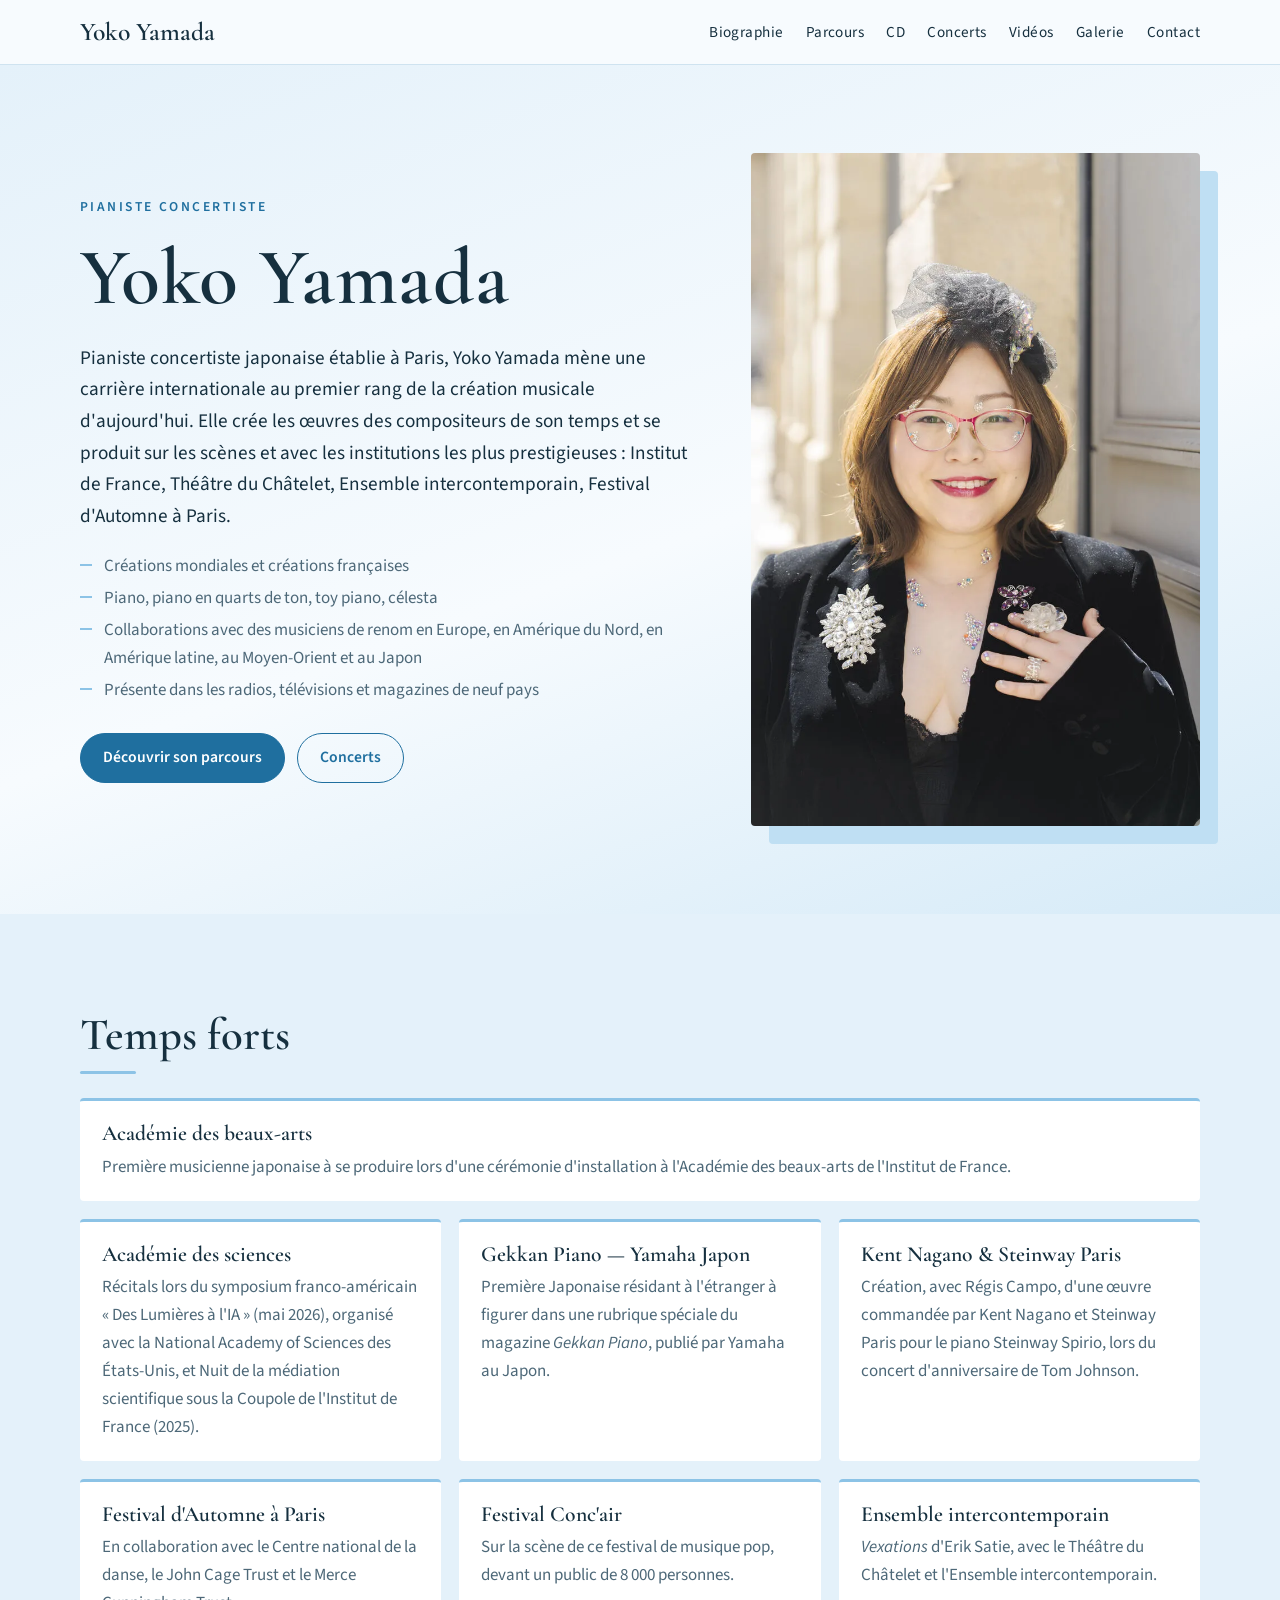
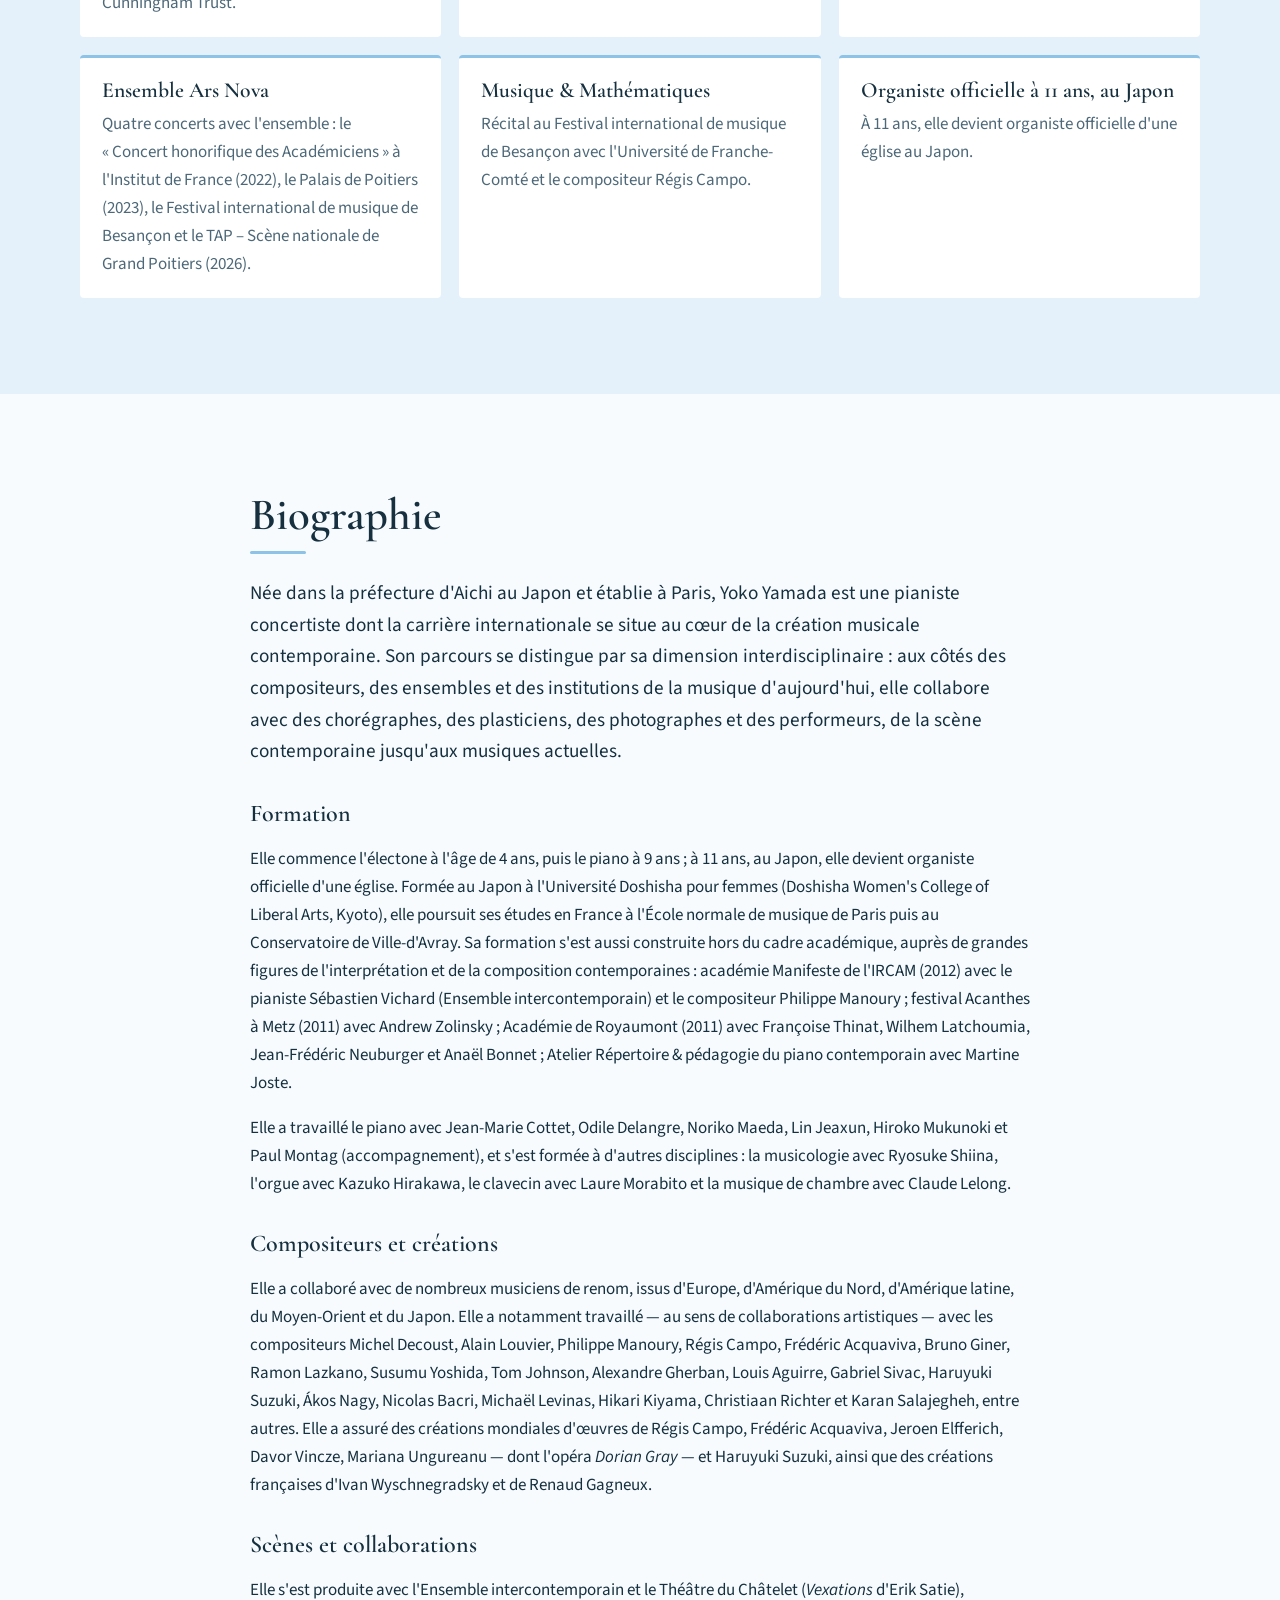
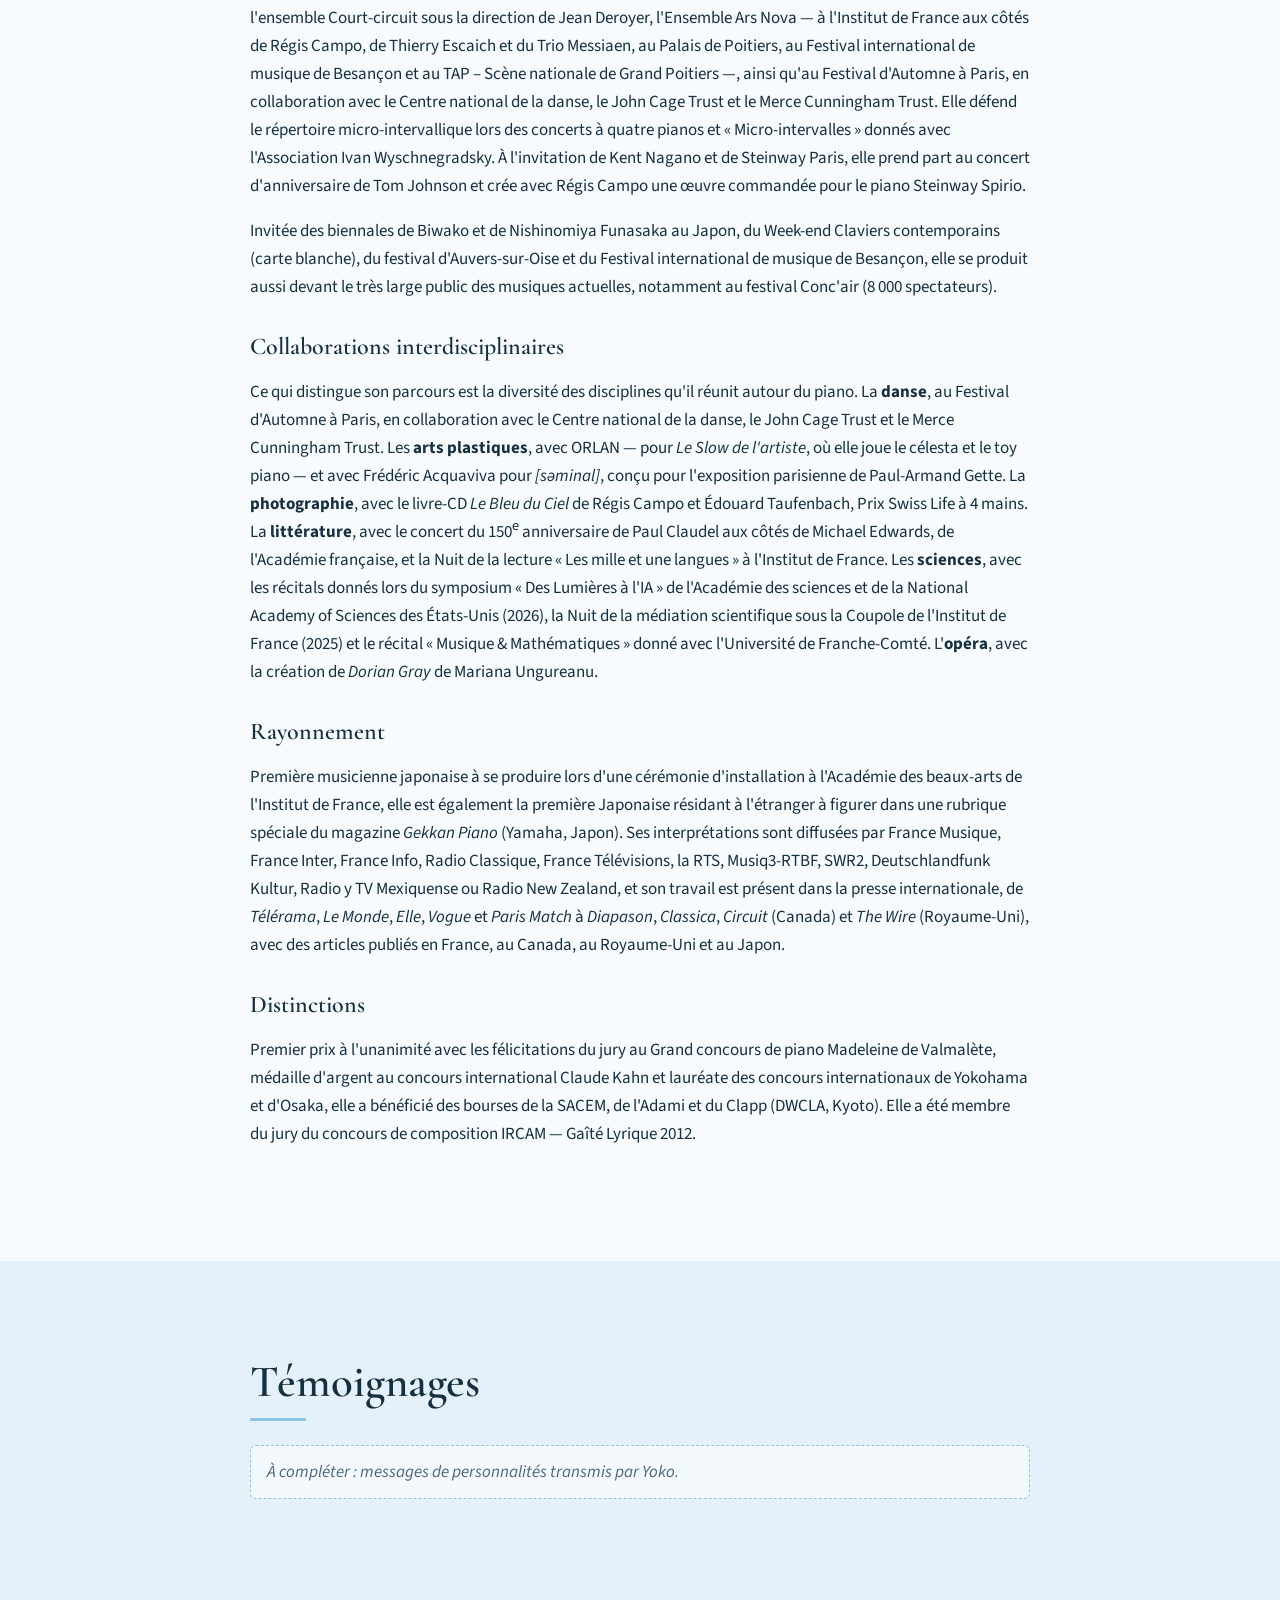
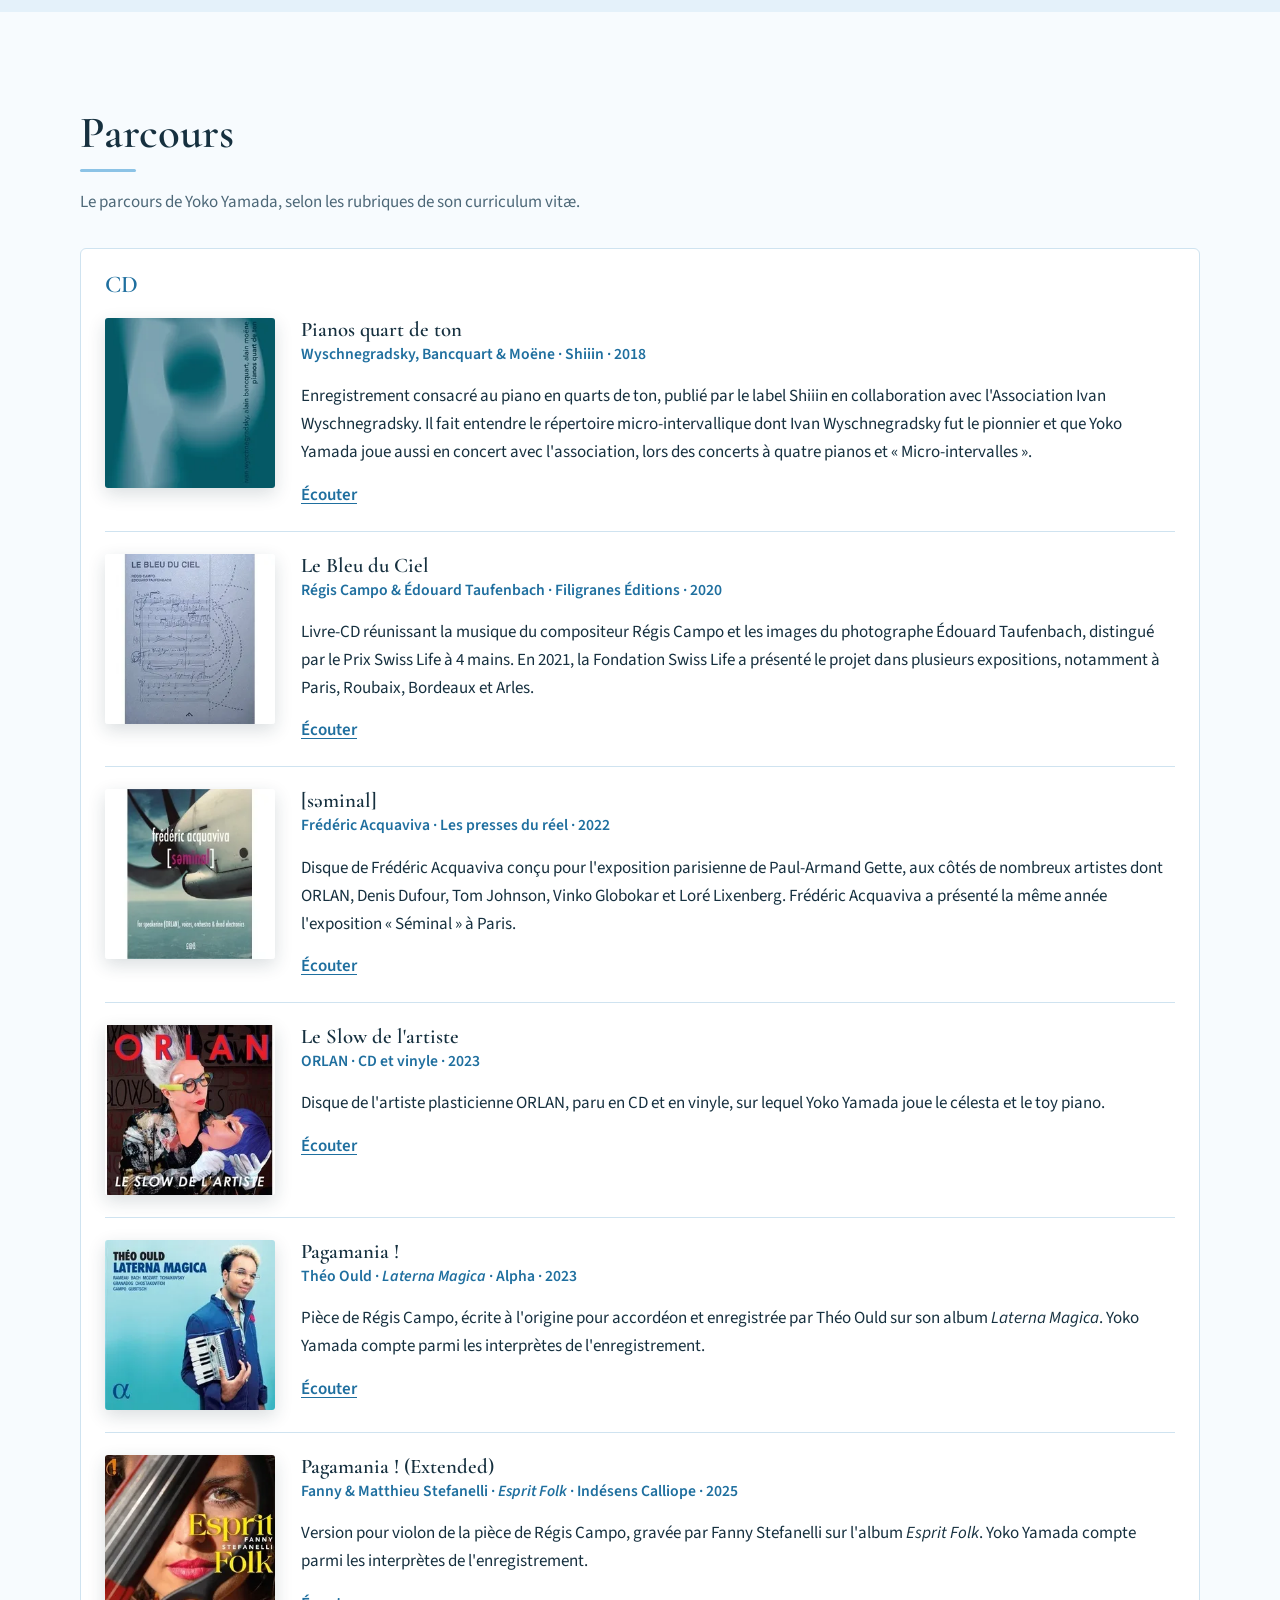
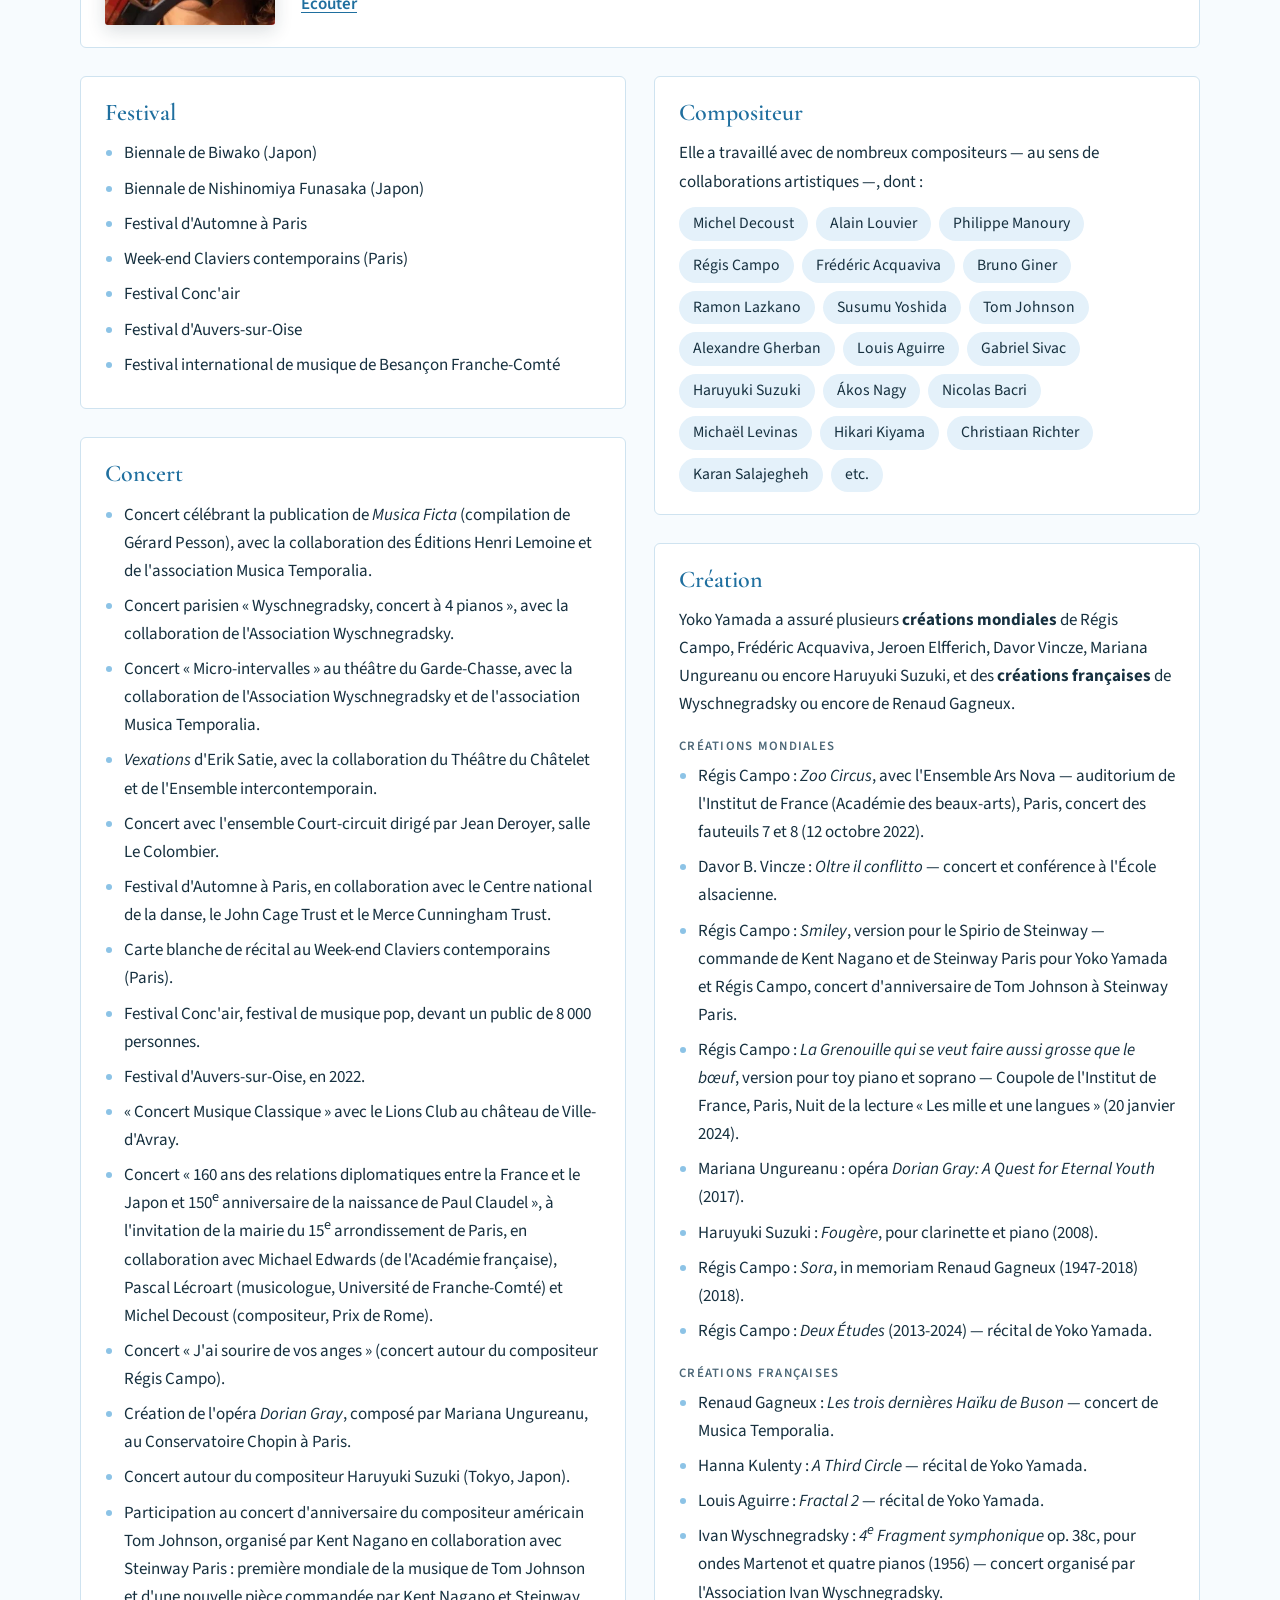
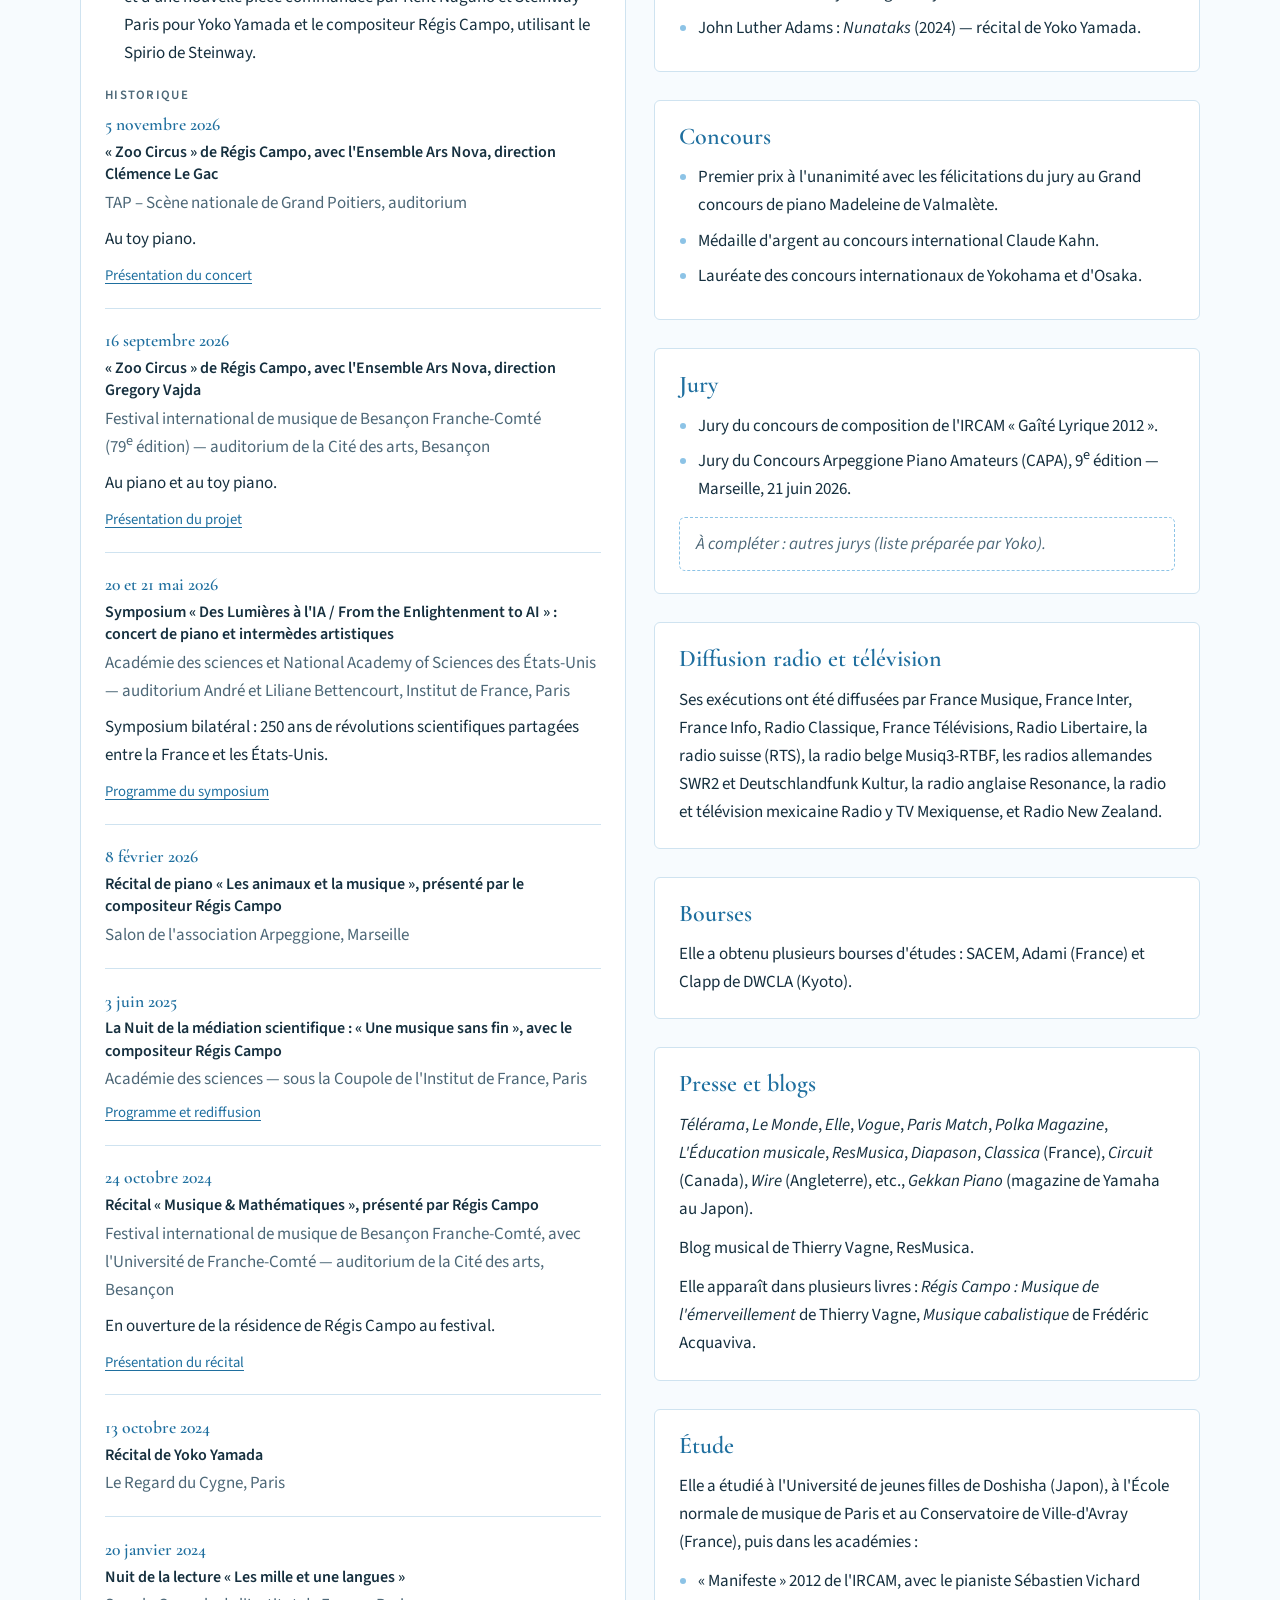
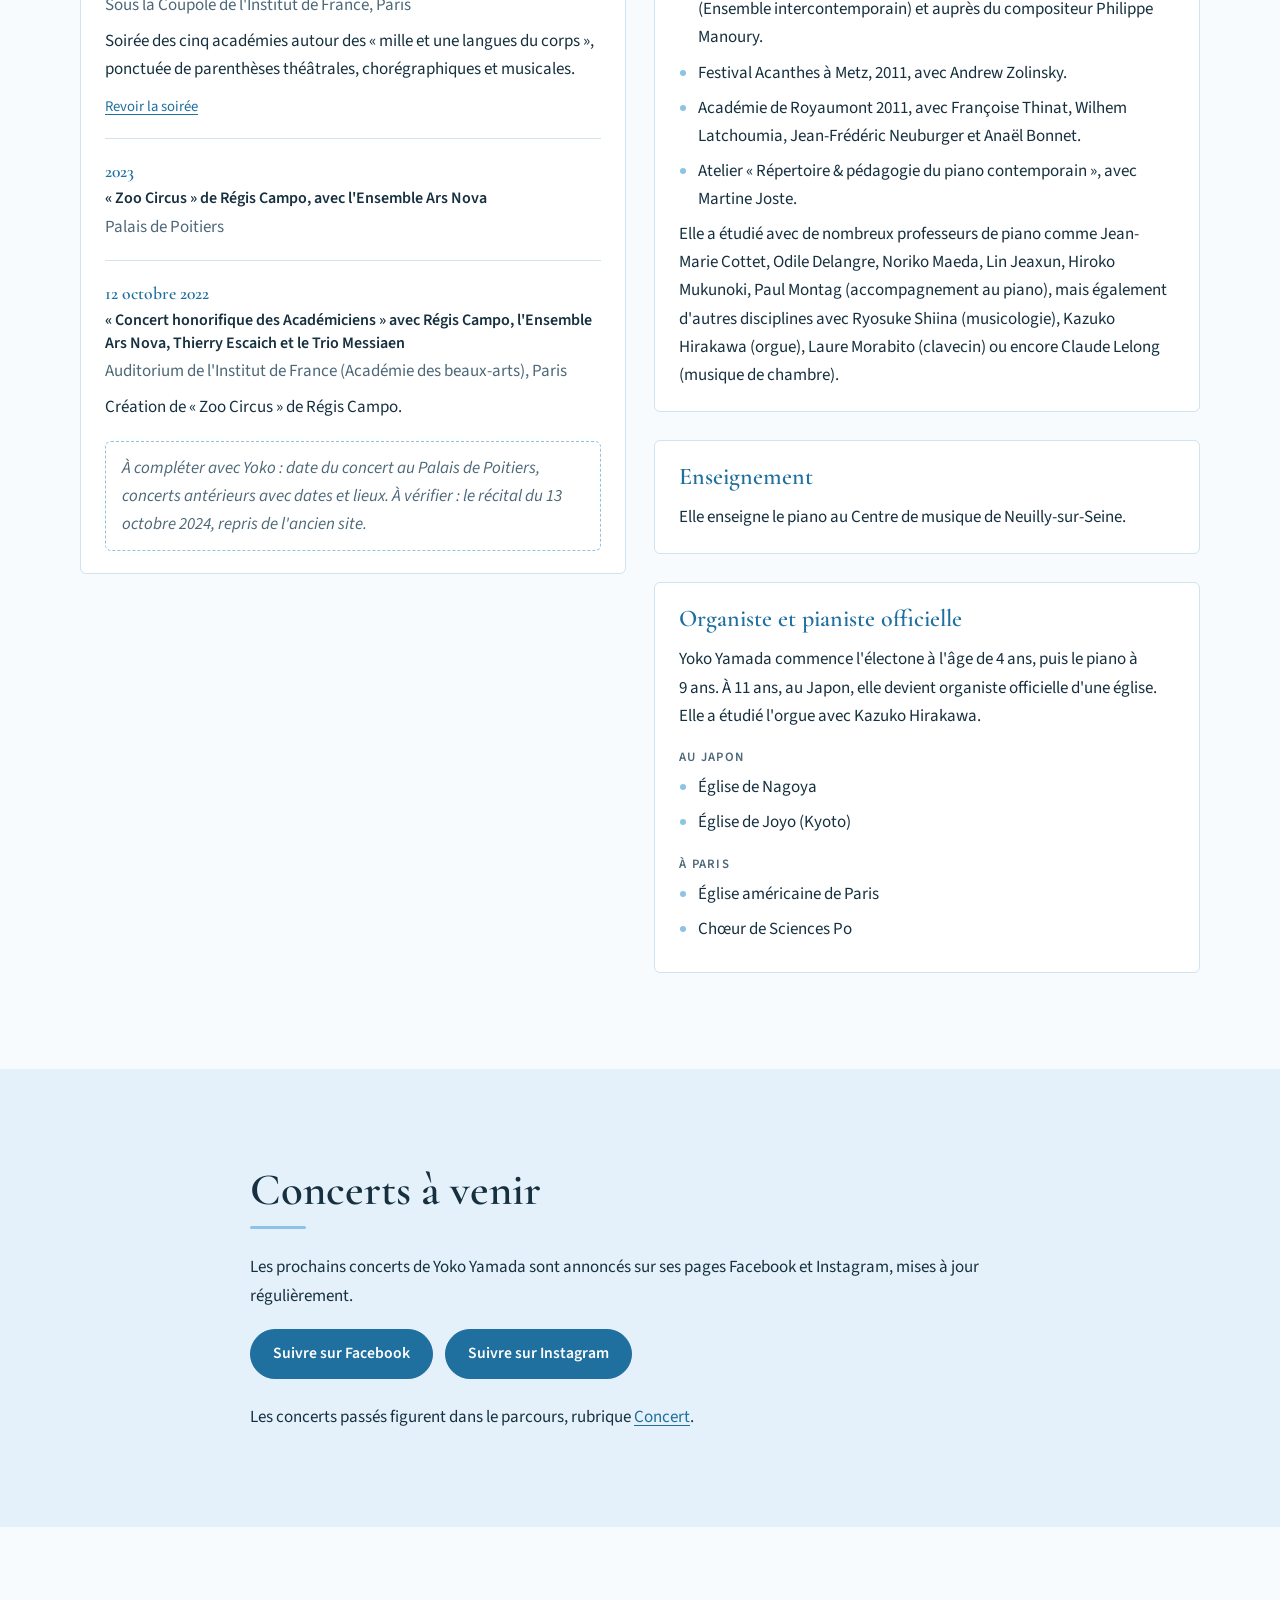
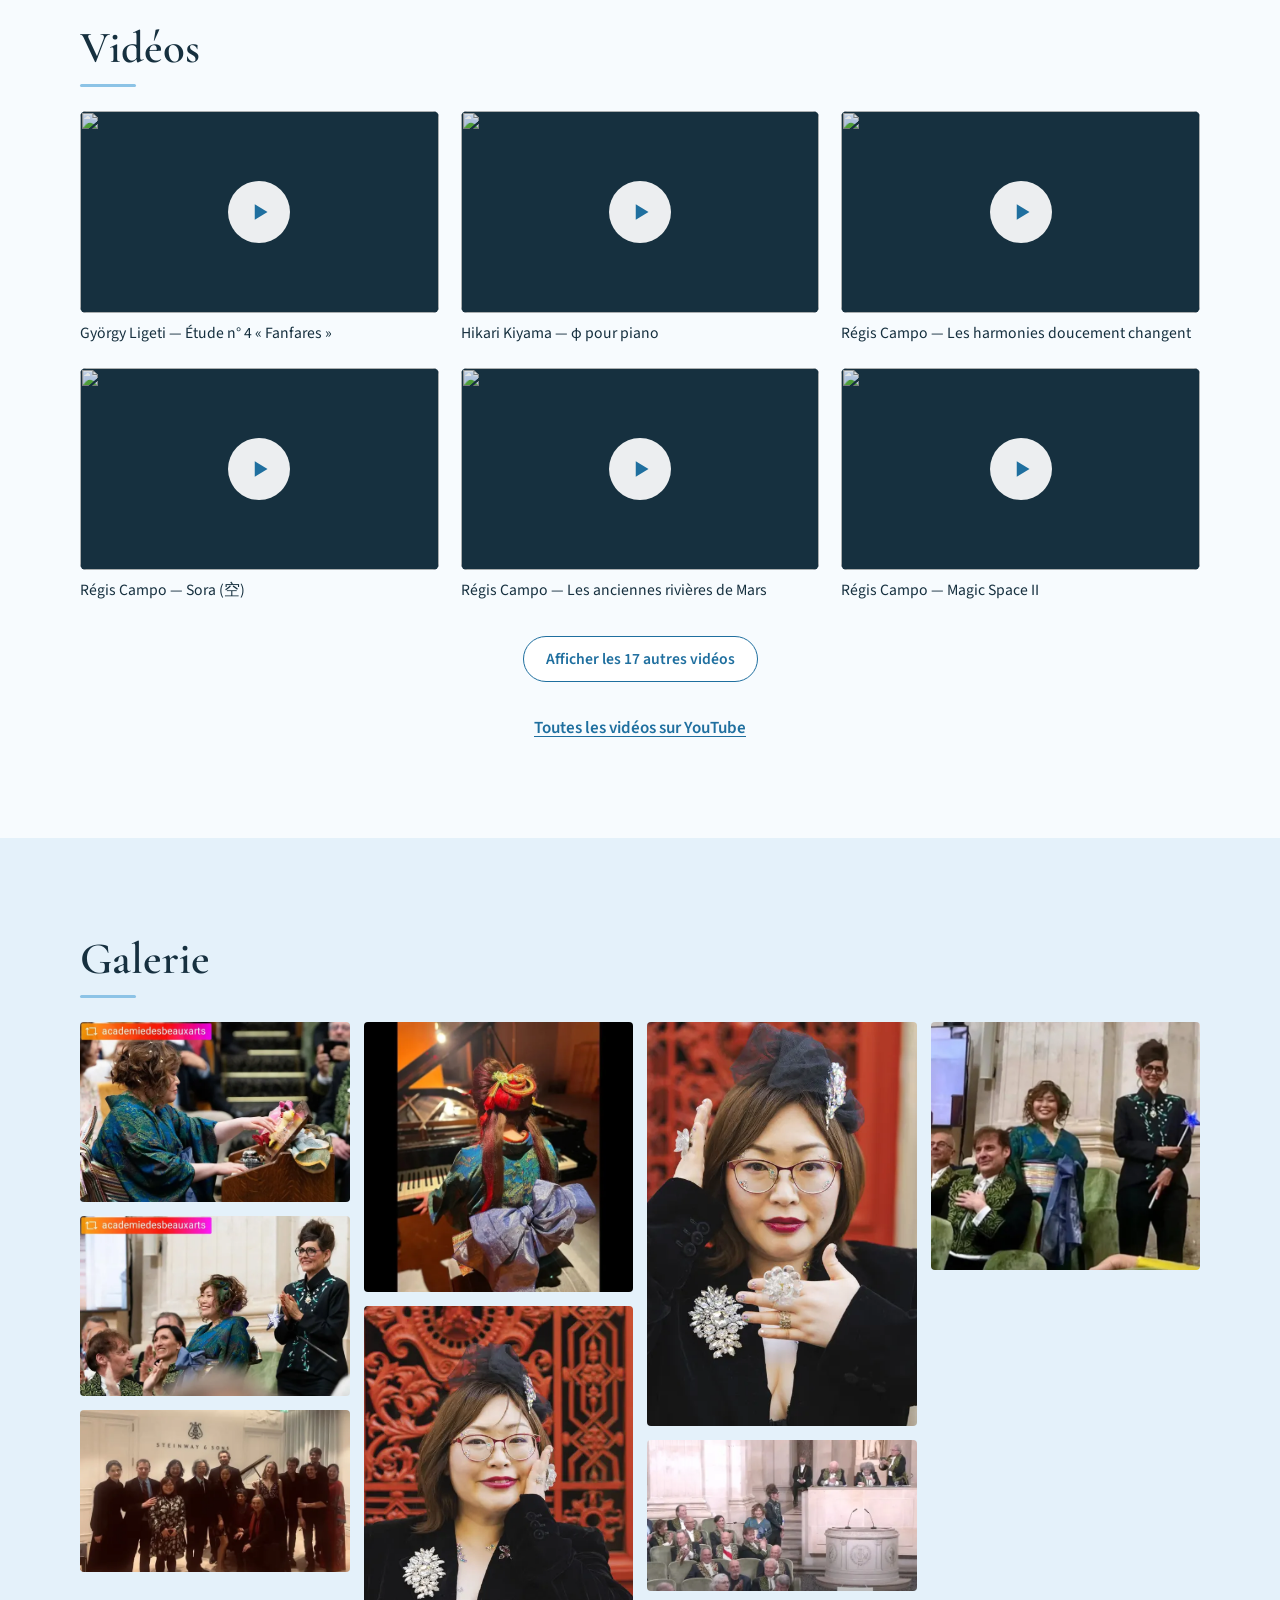
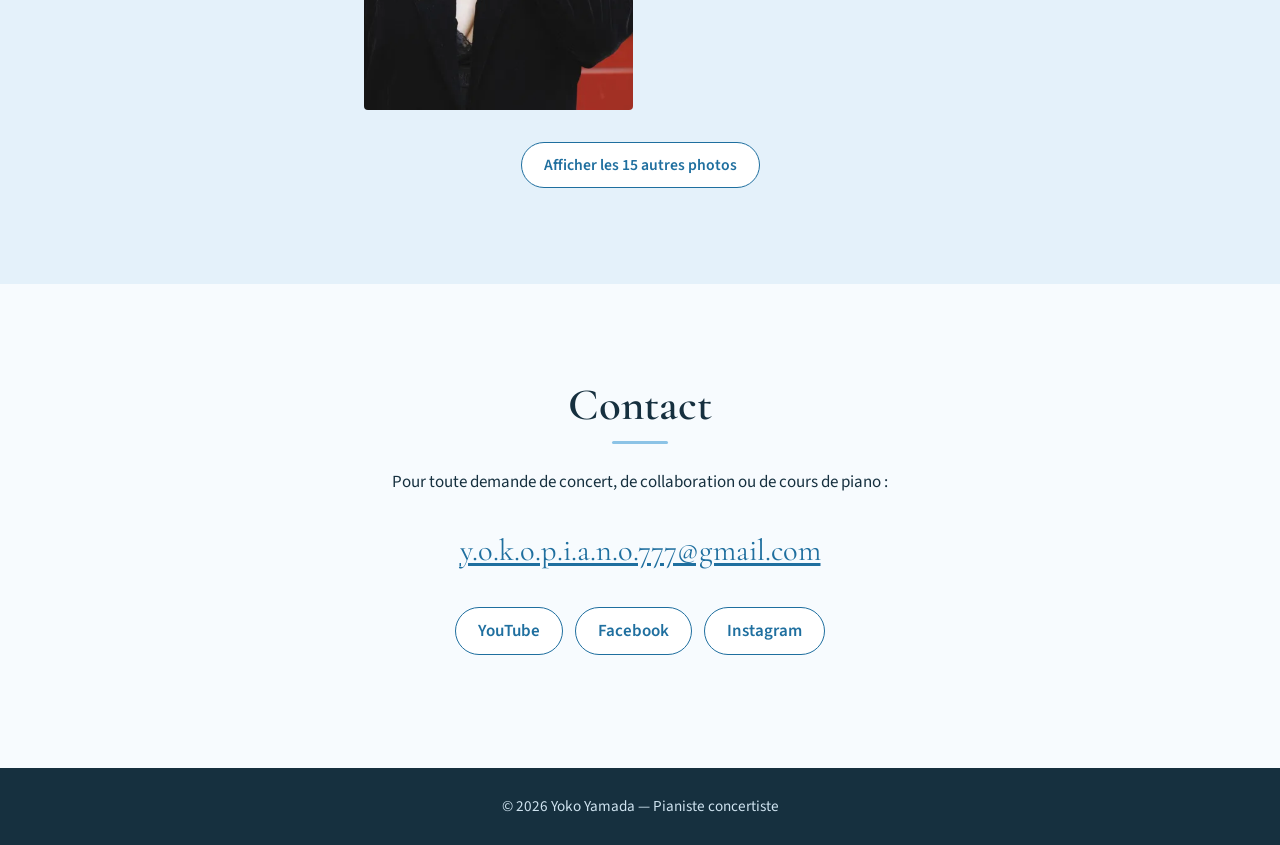
==== commit 403f7d2e: "Création : Zoo Circus de Régis Campo avec l'Ensemble Ars Nova (2022) Co-Authored-By: Claude Fable 5." ====
--- a/target/index.html
+++ b/target/index.html
@@ -483,6 +483,7 @@
                         <p>Yoko Yamada a assuré plusieurs <strong>créations mondiales</strong> de Régis Campo, Frédéric Acquaviva, Jeroen Elfferich, Davor Vincze, Mariana Ungureanu ou encore Haruyuki Suzuki, et des <strong>créations françaises</strong> de Wyschnegradsky ou encore de Renaud Gagneux.</p>
                         <h4 class="cv-sub">Créations mondiales</h4>
                         <ul>
+                            <li>Régis Campo&nbsp;: <cite>Zoo Circus</cite>, avec l'Ensemble Ars Nova — auditorium de l'Institut de France (Académie des beaux-arts), Paris, concert des fauteuils 7 et 8 (12&nbsp;octobre 2022).</li>
                             <li>Davor B. Vincze&nbsp;: <cite>Oltre il conflitto</cite> — concert et conférence à l'École alsacienne.</li>
                             <li>Régis Campo&nbsp;: <cite>Smiley</cite>, version pour le Spirio de Steinway — commande de Kent Nagano et de Steinway Paris pour Yoko Yamada et Régis Campo, concert d'anniversaire de Tom Johnson à Steinway Paris.</li>
                             <li>Régis Campo&nbsp;: <cite>La Grenouille qui se veut faire aussi grosse que le bœuf</cite>, version pour toy piano et soprano — Coupole de l'Institut de France, Paris, Nuit de la lecture «&nbsp;Les mille et une langues&nbsp;» (20&nbsp;janvier 2024).</li>
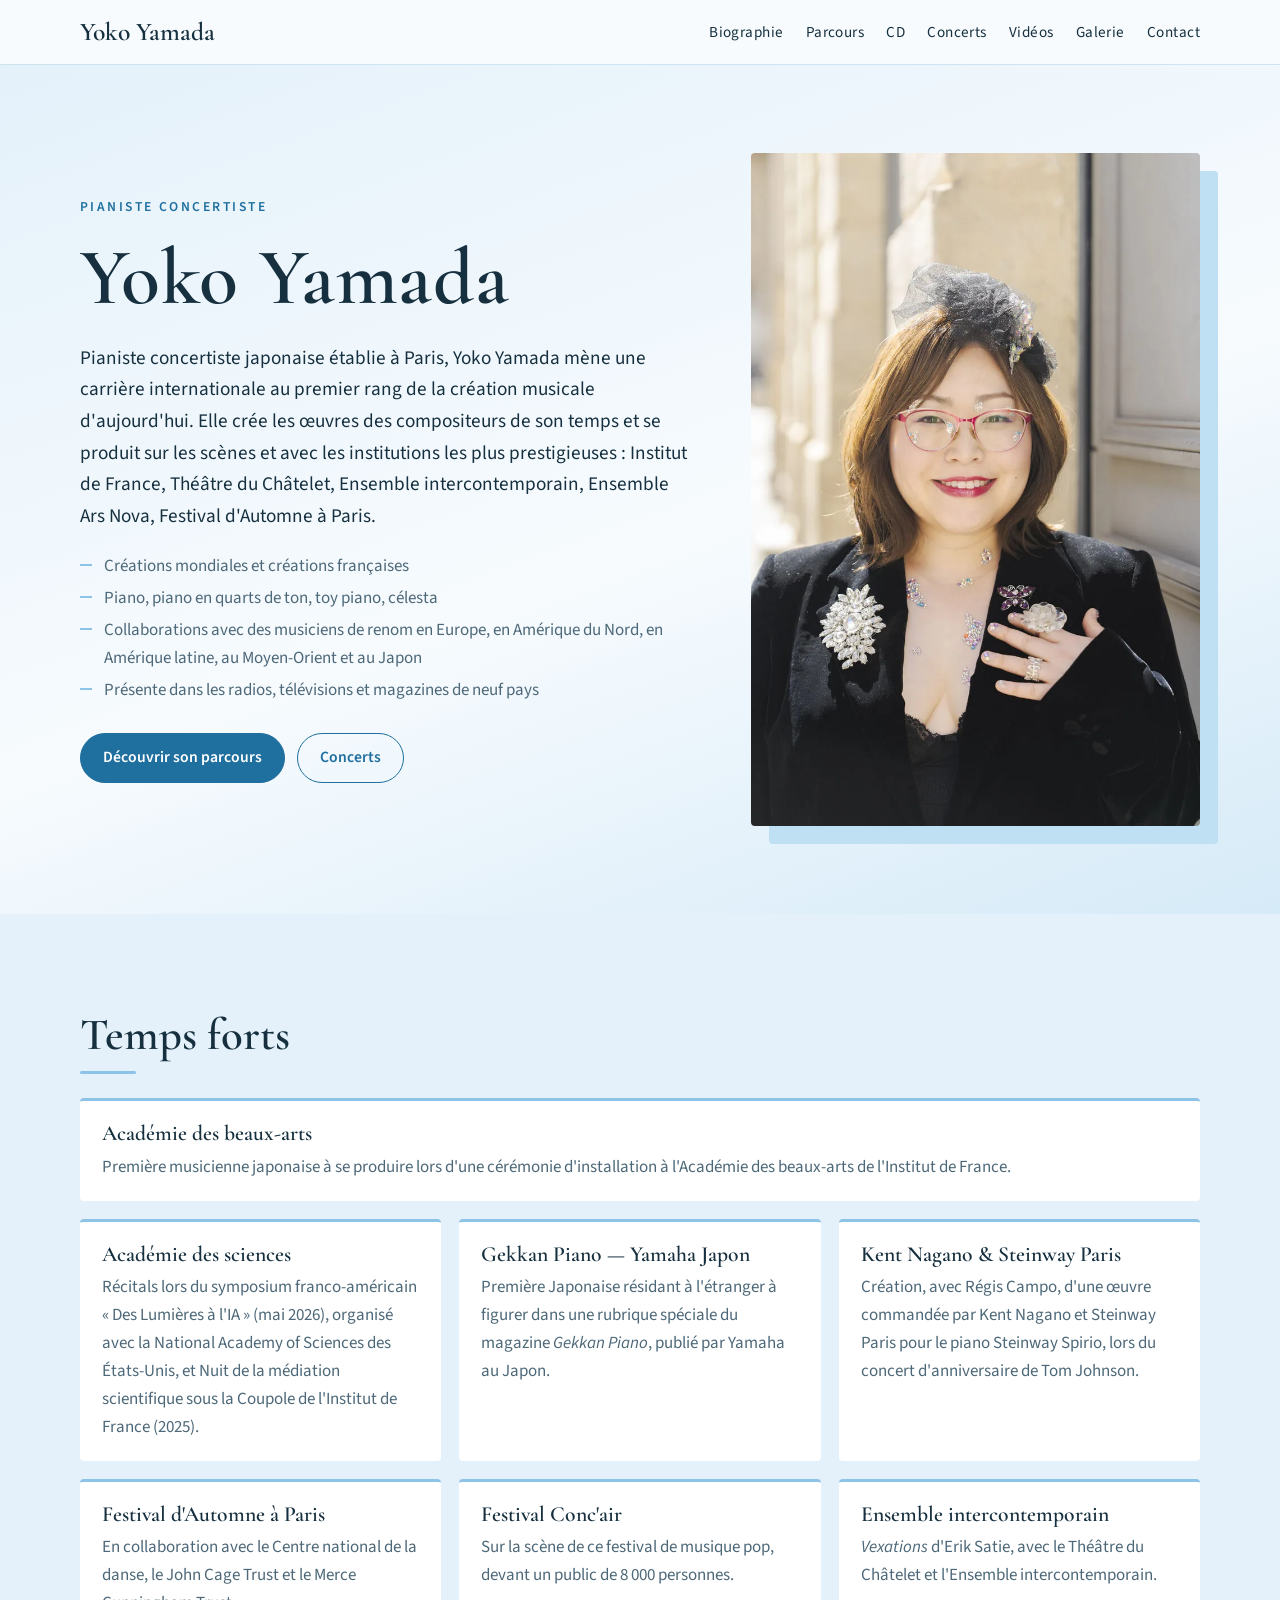
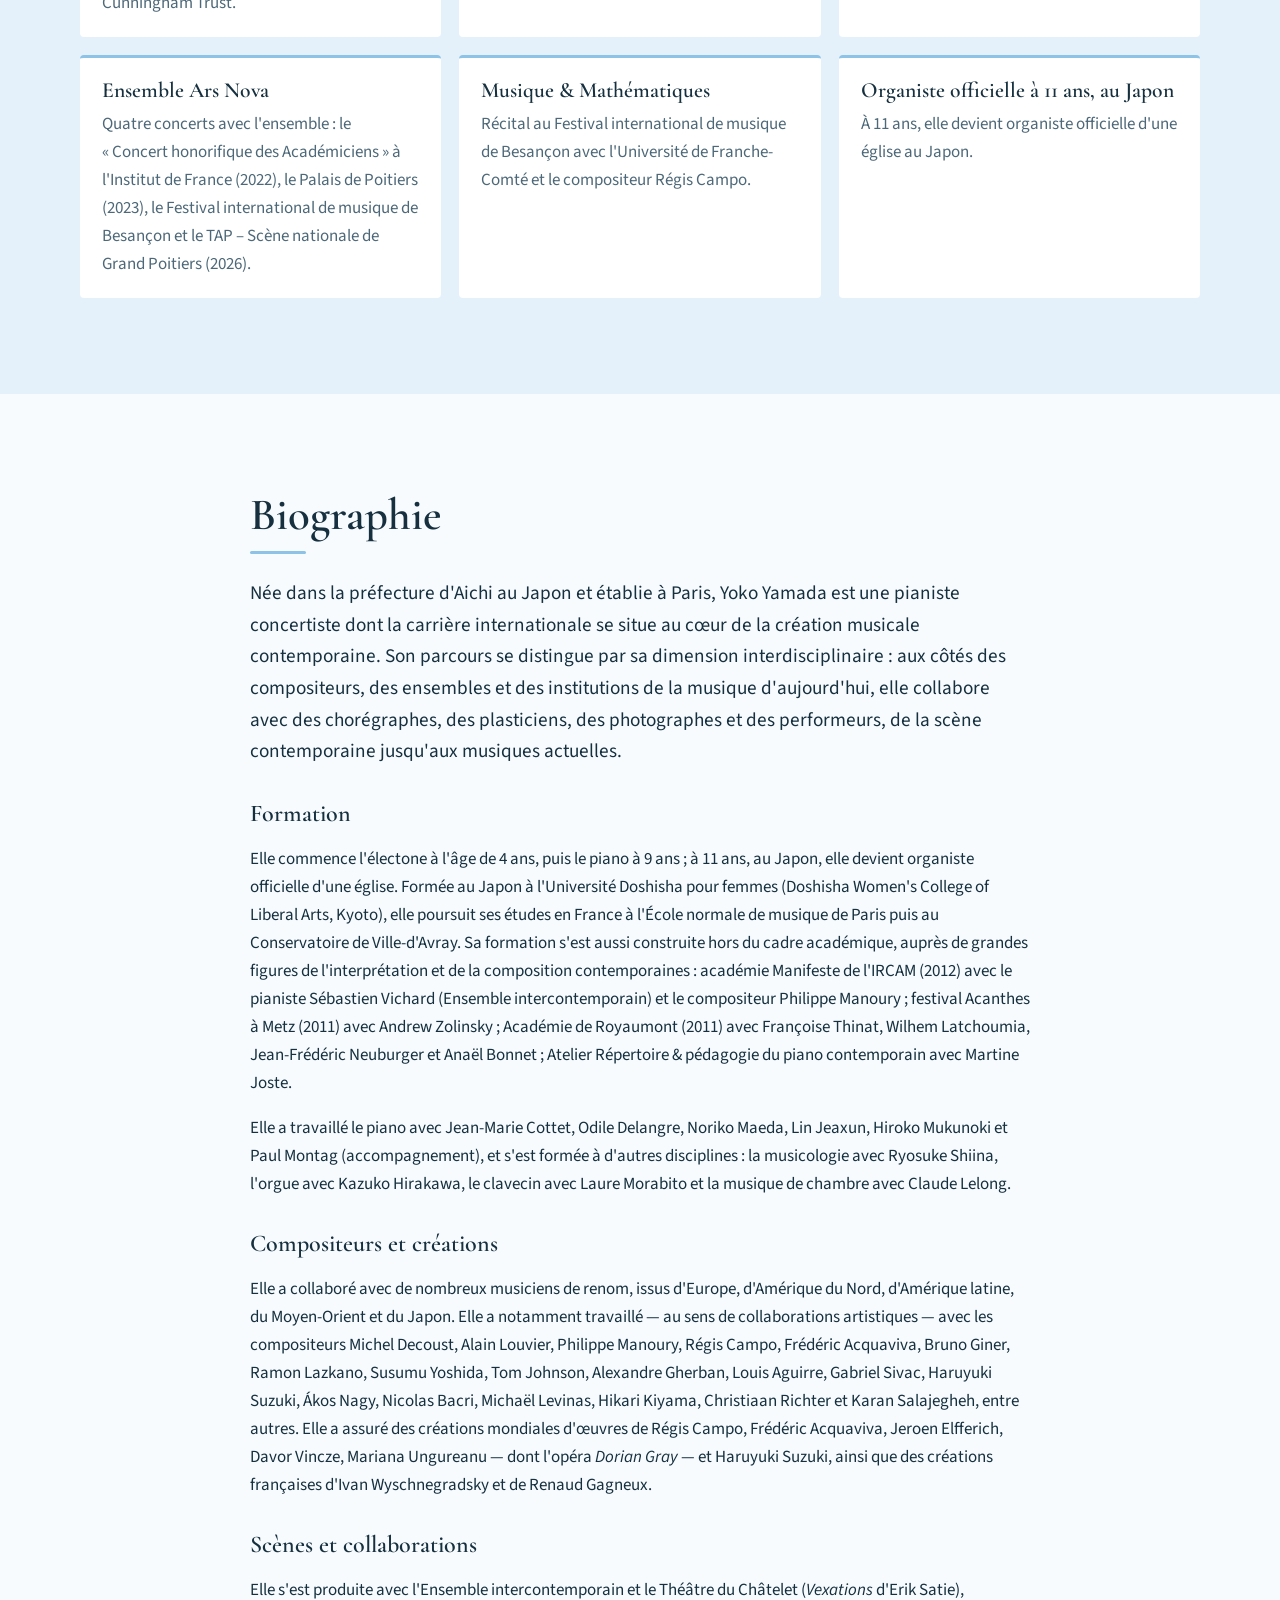
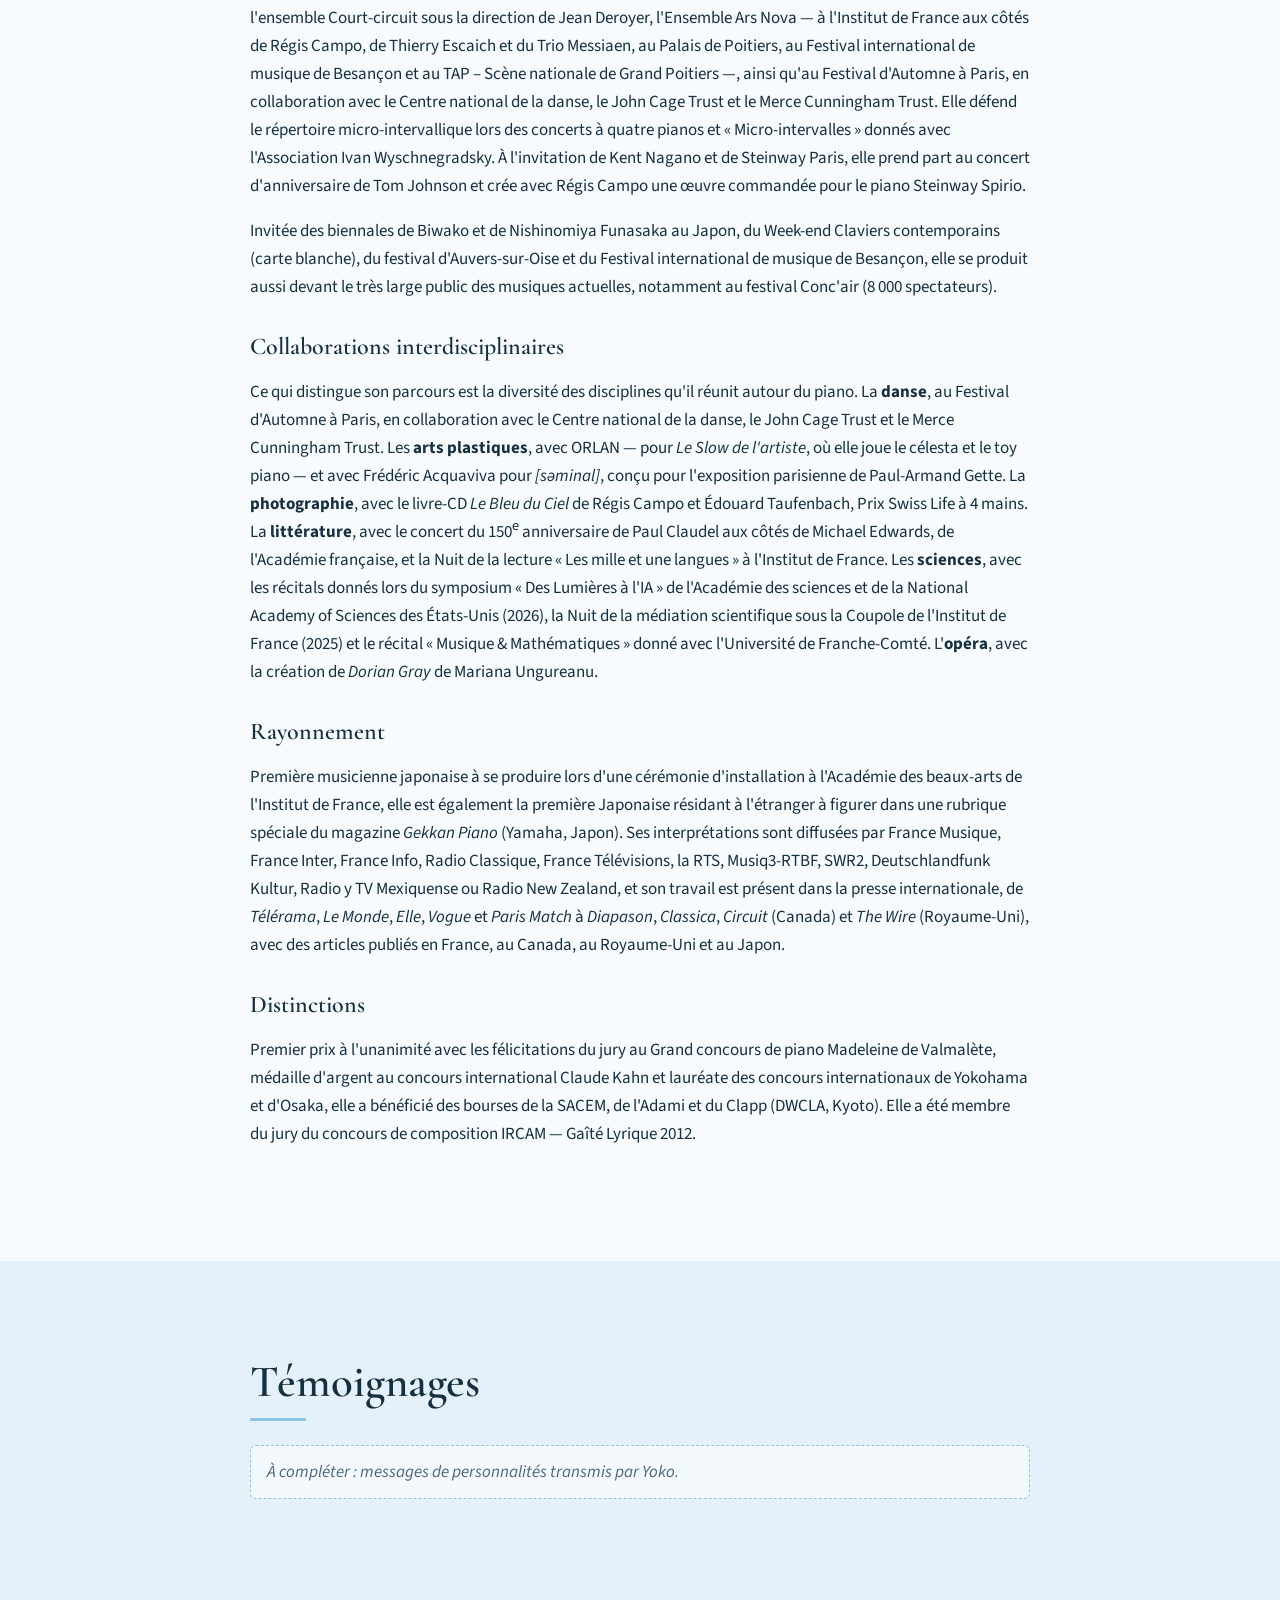
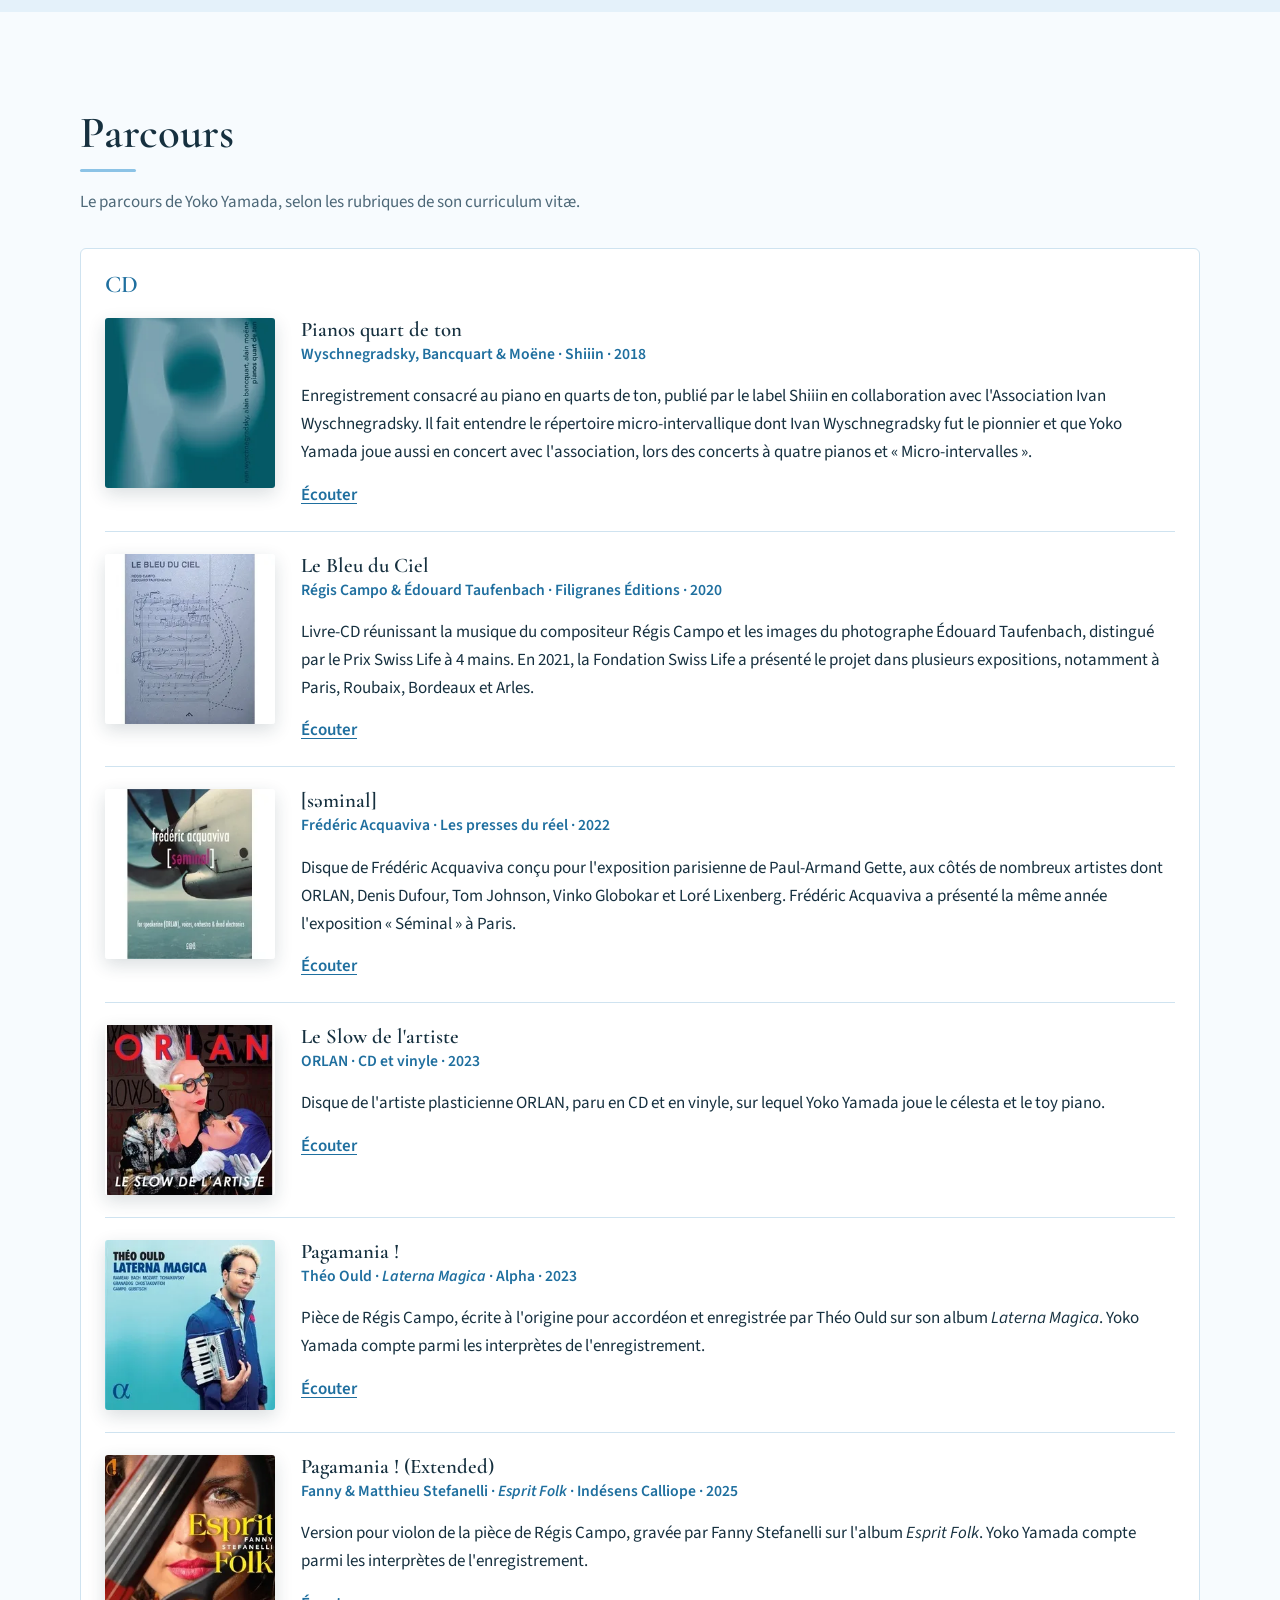
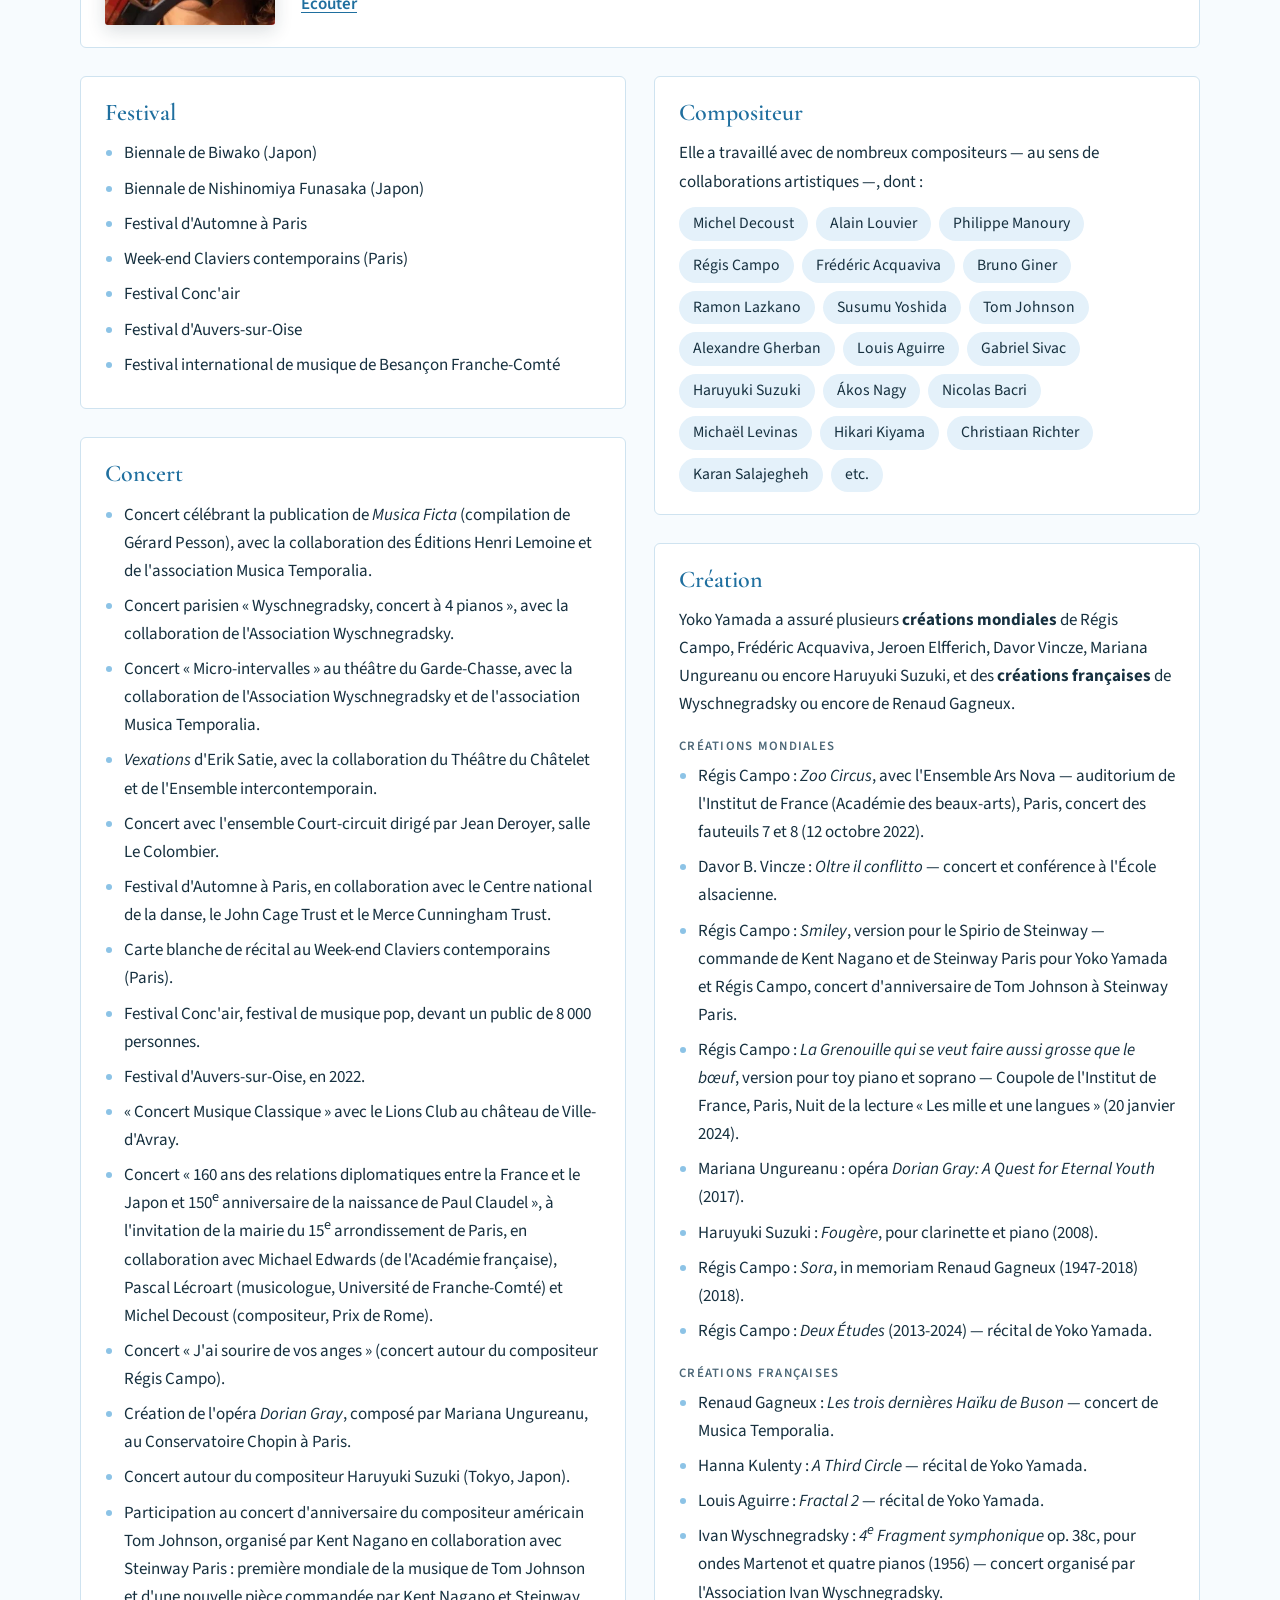
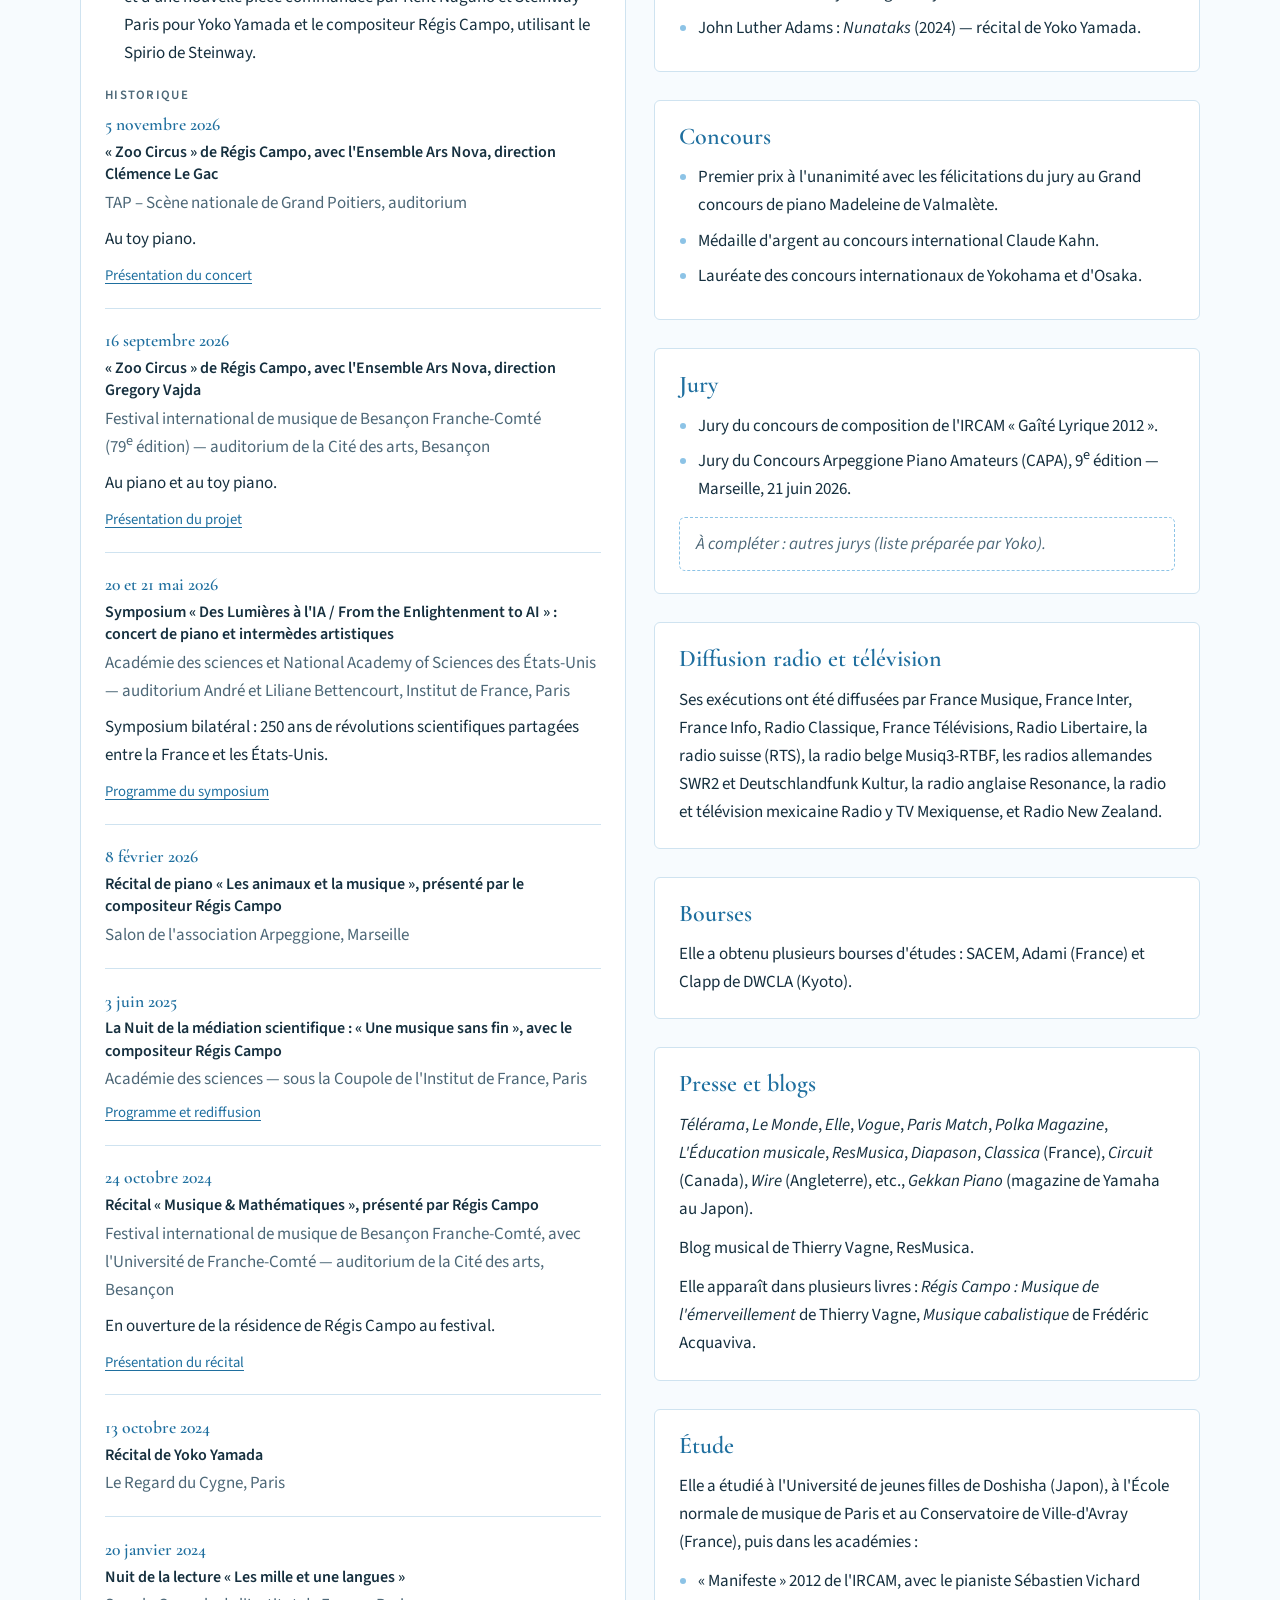
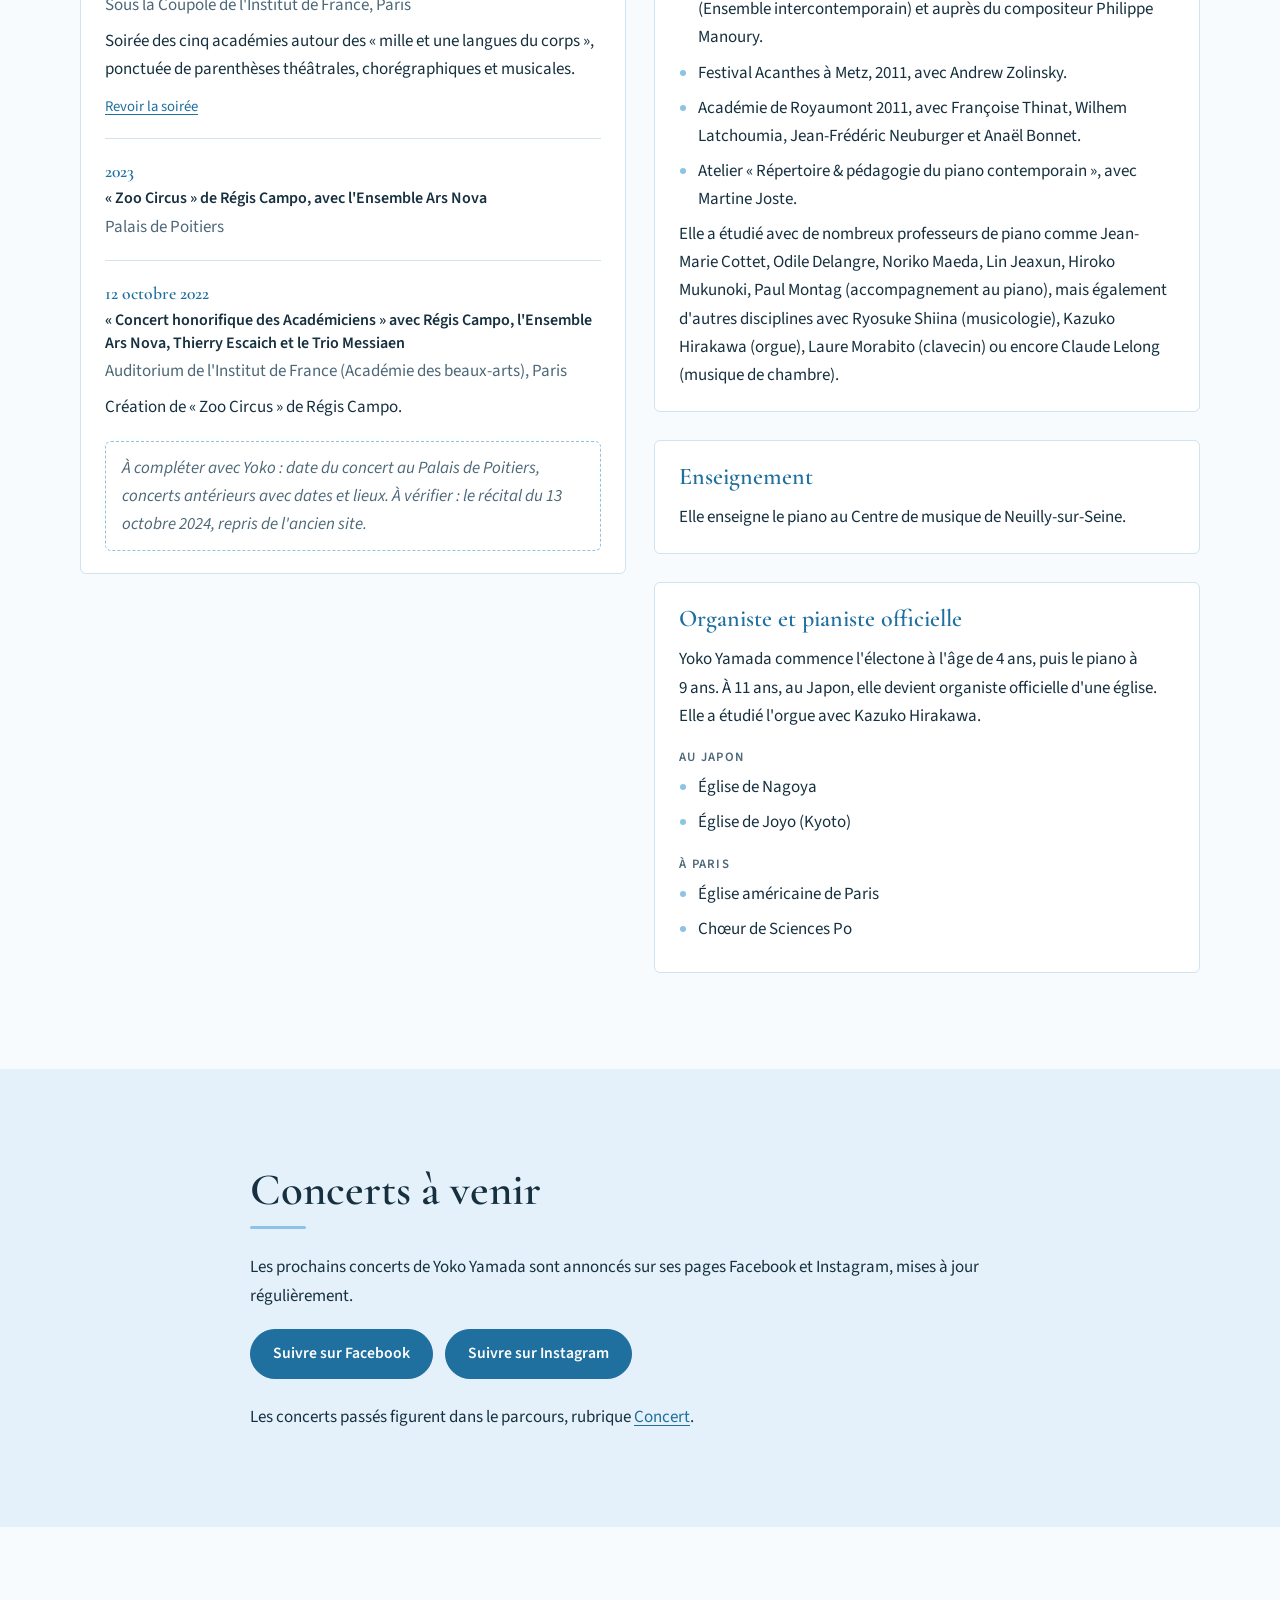
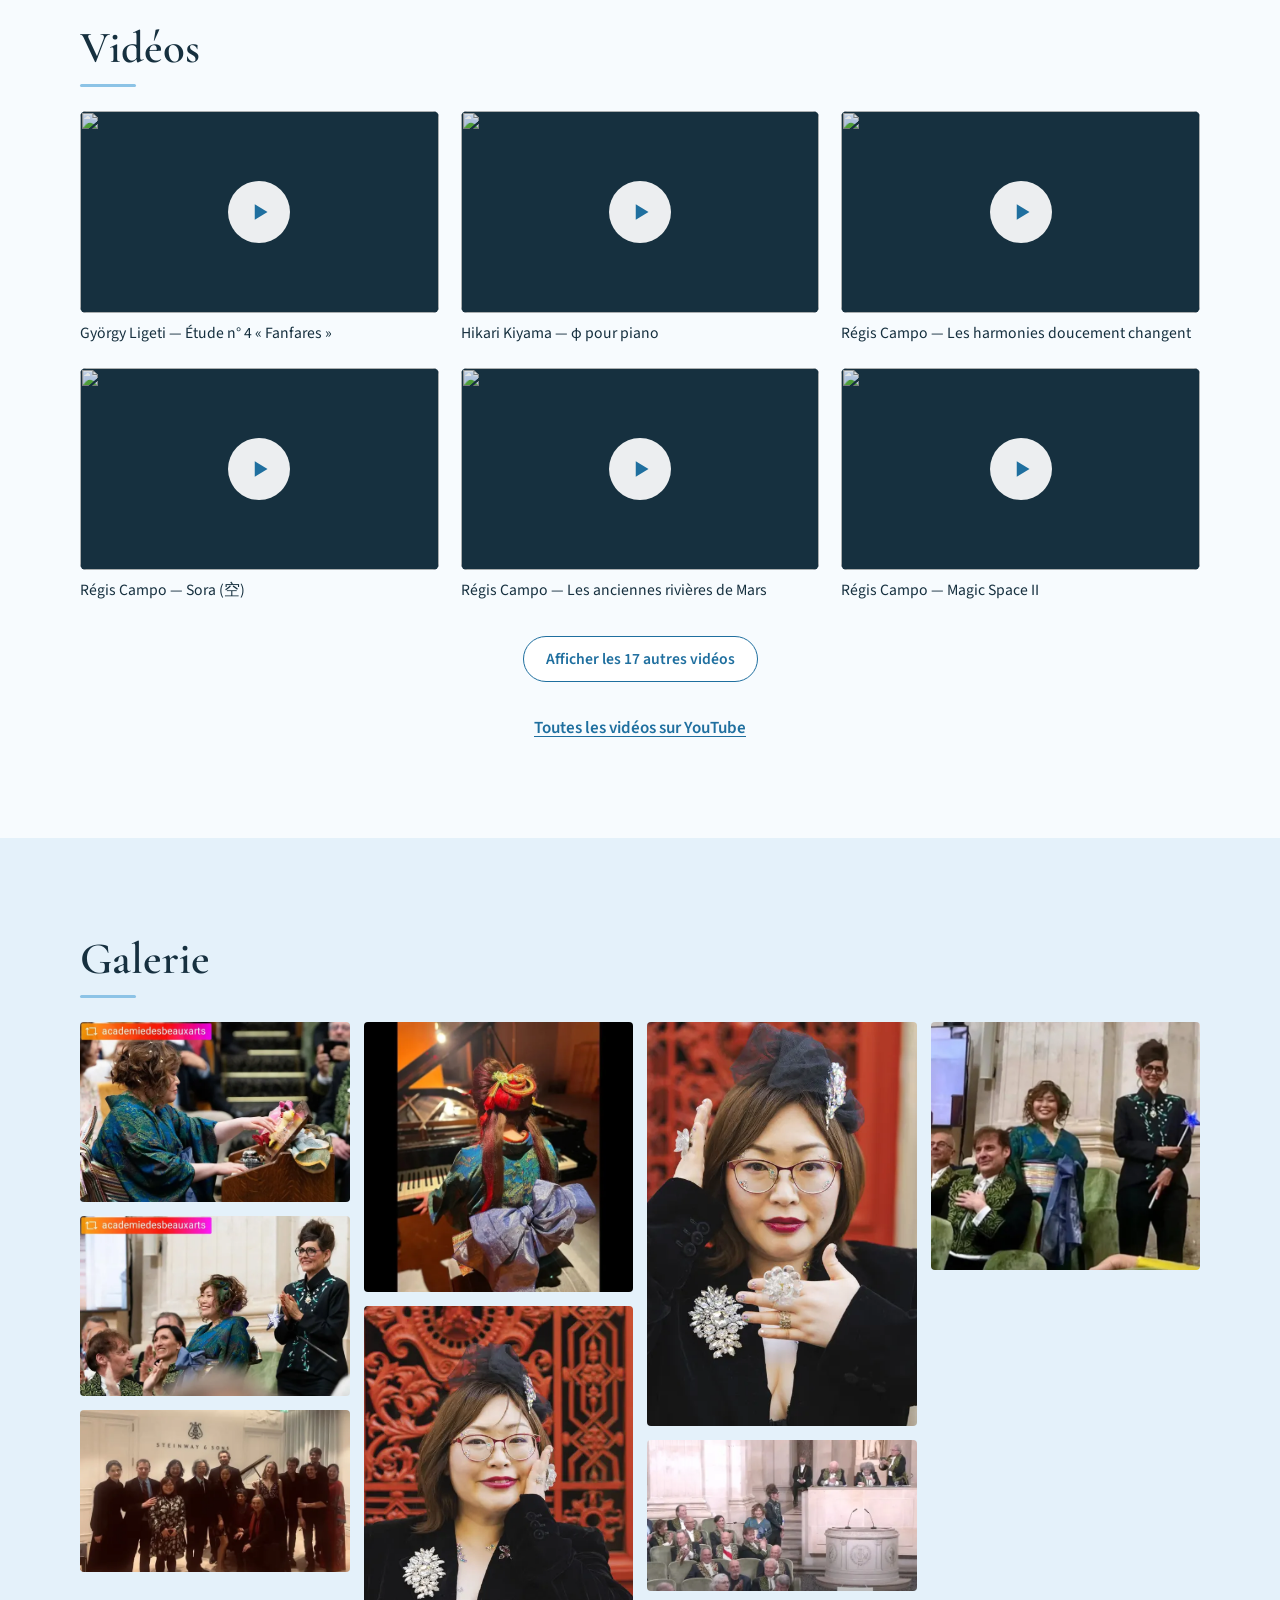
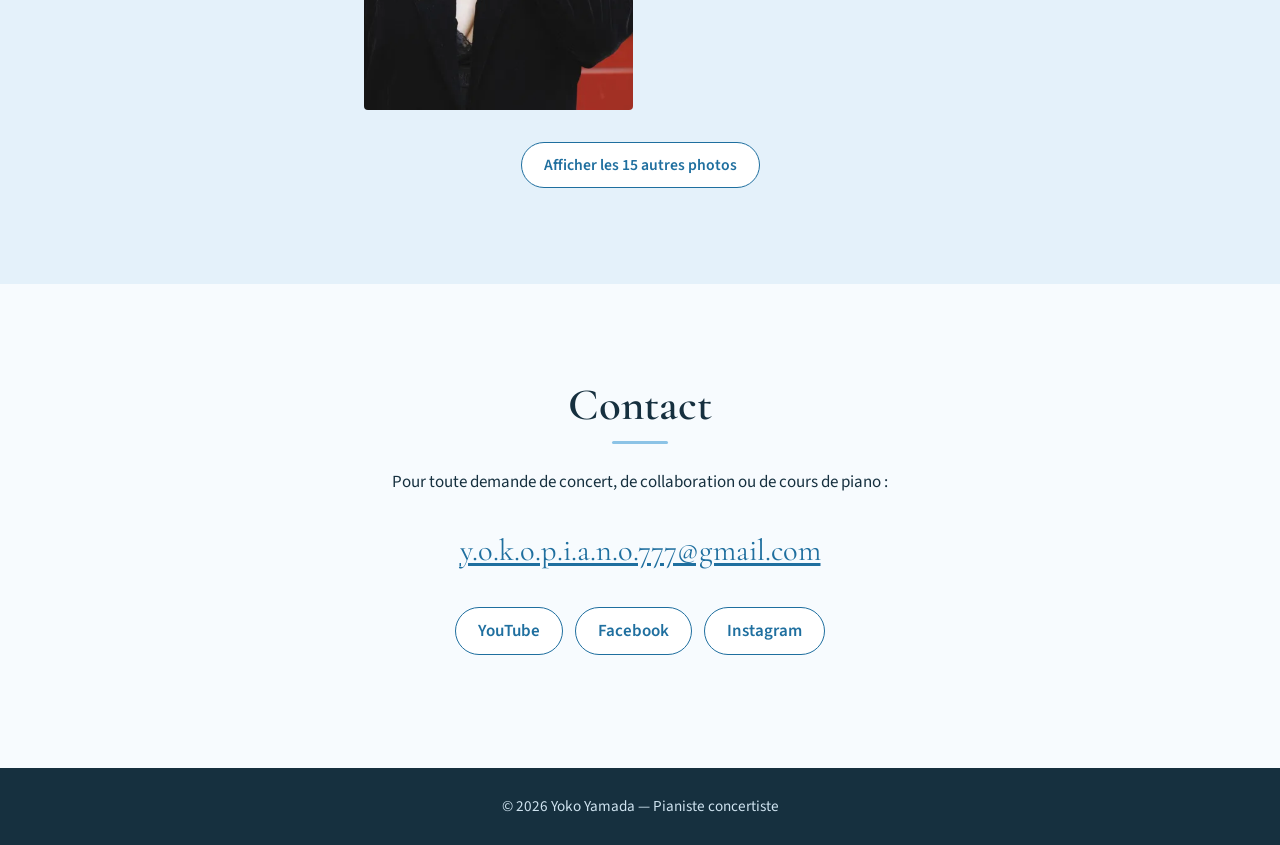
==== commit f3fbdd7d: "Accueil : Ensemble Ars Nova ajouté après l'Ensemble intercontemporain Co-Authored-By: Claude Fable 5" ====
--- a/target/index.html
+++ b/target/index.html
@@ -159,7 +159,7 @@
                 <div class="hero-text">
                     <p class="eyebrow">Pianiste concertiste</p>
                     <h1>Yoko Yamada</h1>
-                    <p class="hero-lead">Pianiste concertiste japonaise établie à Paris, Yoko Yamada mène une carrière internationale au premier rang de la création musicale d'aujourd'hui. Elle crée les œuvres des compositeurs de son temps et se produit sur les scènes et avec les institutions les plus prestigieuses&nbsp;: Institut de France, Théâtre du Châtelet, Ensemble intercontemporain, Festival d'Automne à Paris.</p>
+                    <p class="hero-lead">Pianiste concertiste japonaise établie à Paris, Yoko Yamada mène une carrière internationale au premier rang de la création musicale d'aujourd'hui. Elle crée les œuvres des compositeurs de son temps et se produit sur les scènes et avec les institutions les plus prestigieuses&nbsp;: Institut de France, Théâtre du Châtelet, Ensemble intercontemporain, Ensemble Ars Nova, Festival d'Automne à Paris.</p>
                     <ul class="hero-facts">
                         <li>Créations mondiales et créations françaises</li>
                         <li>Piano, piano en quarts de ton, toy piano, célesta</li>
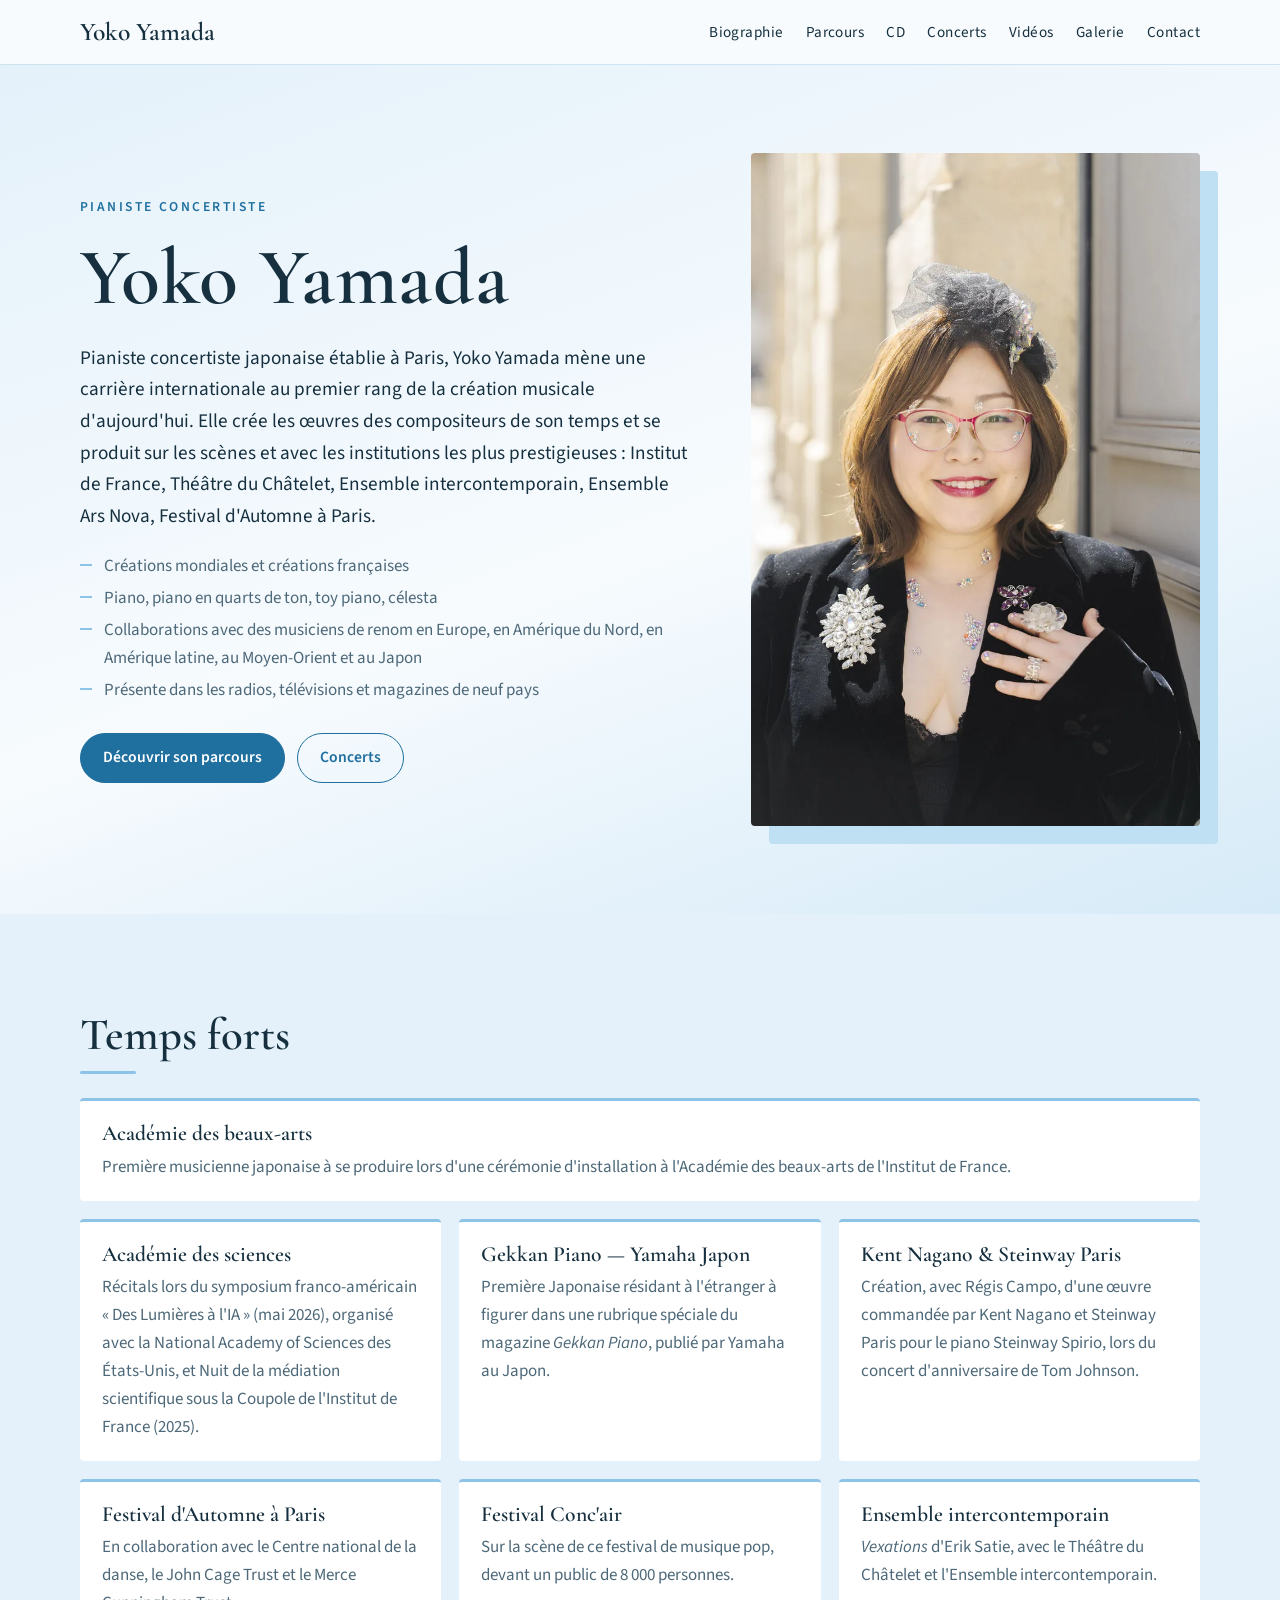
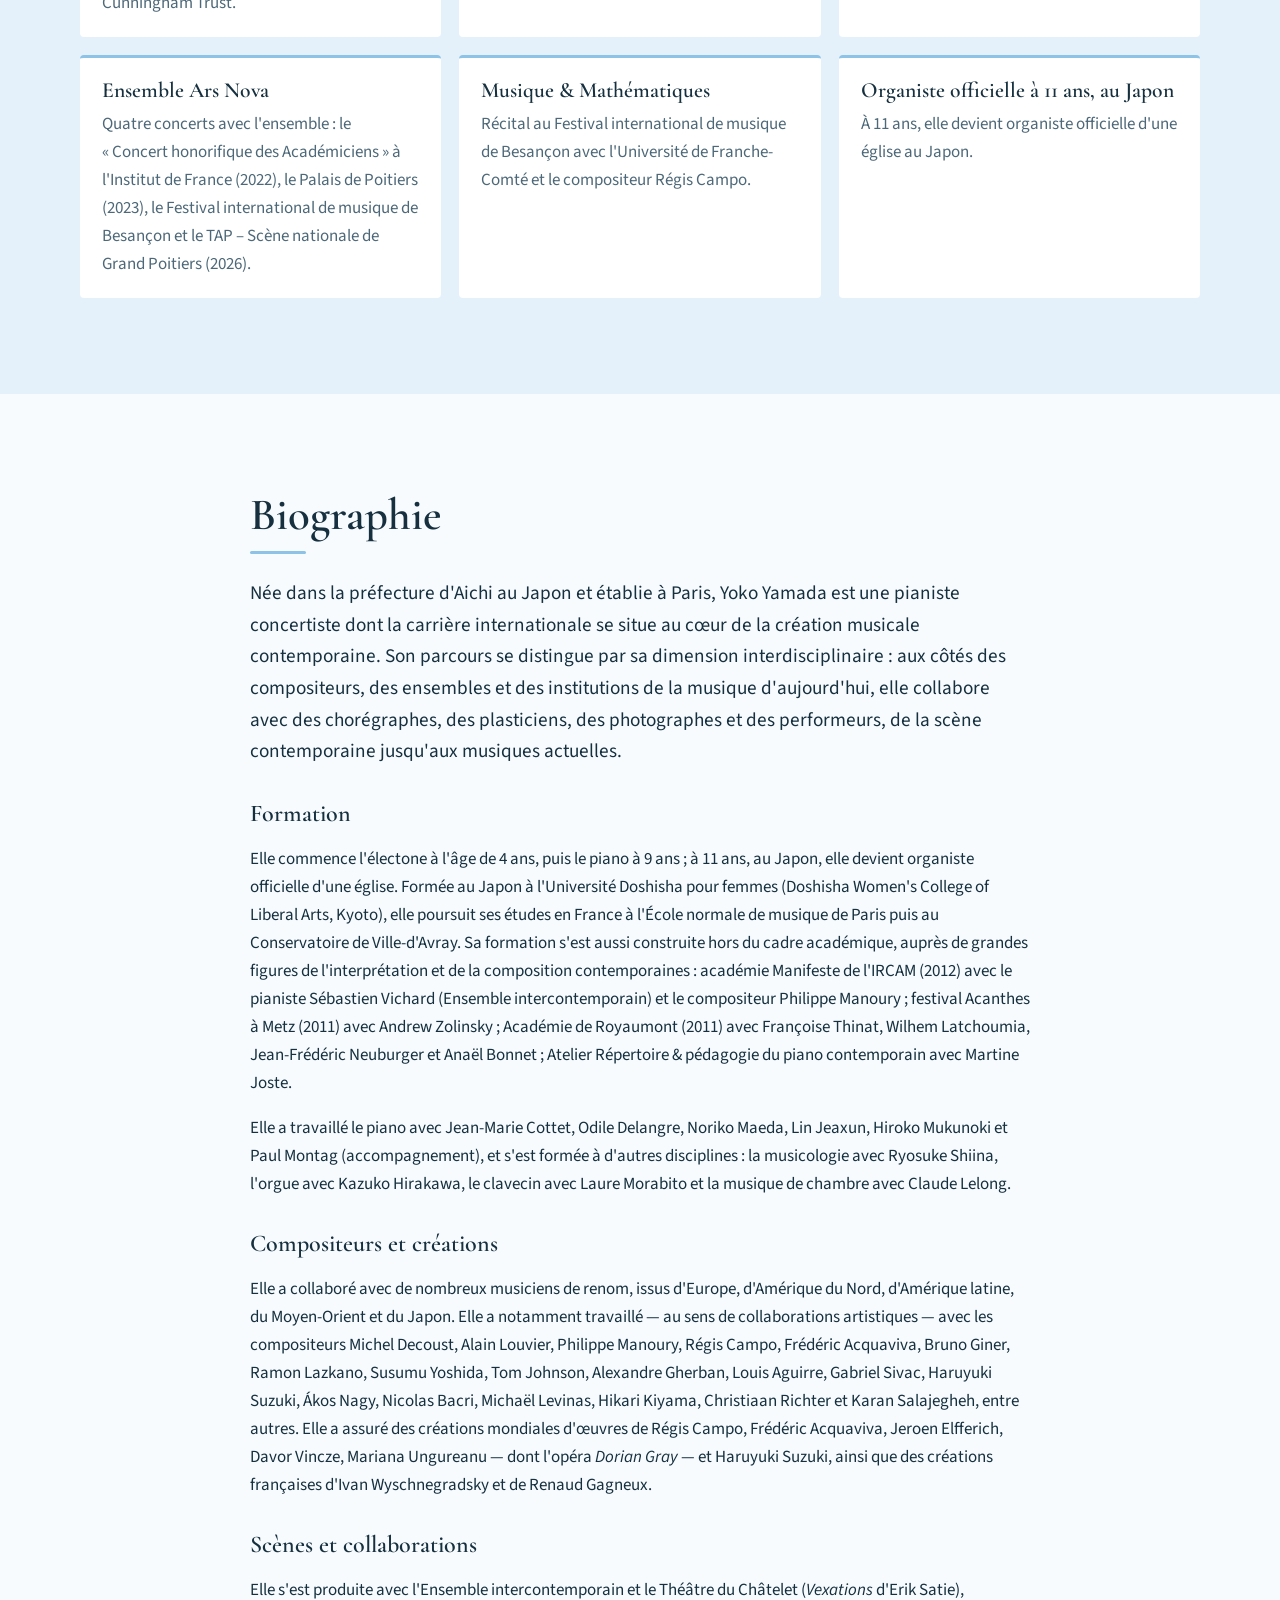
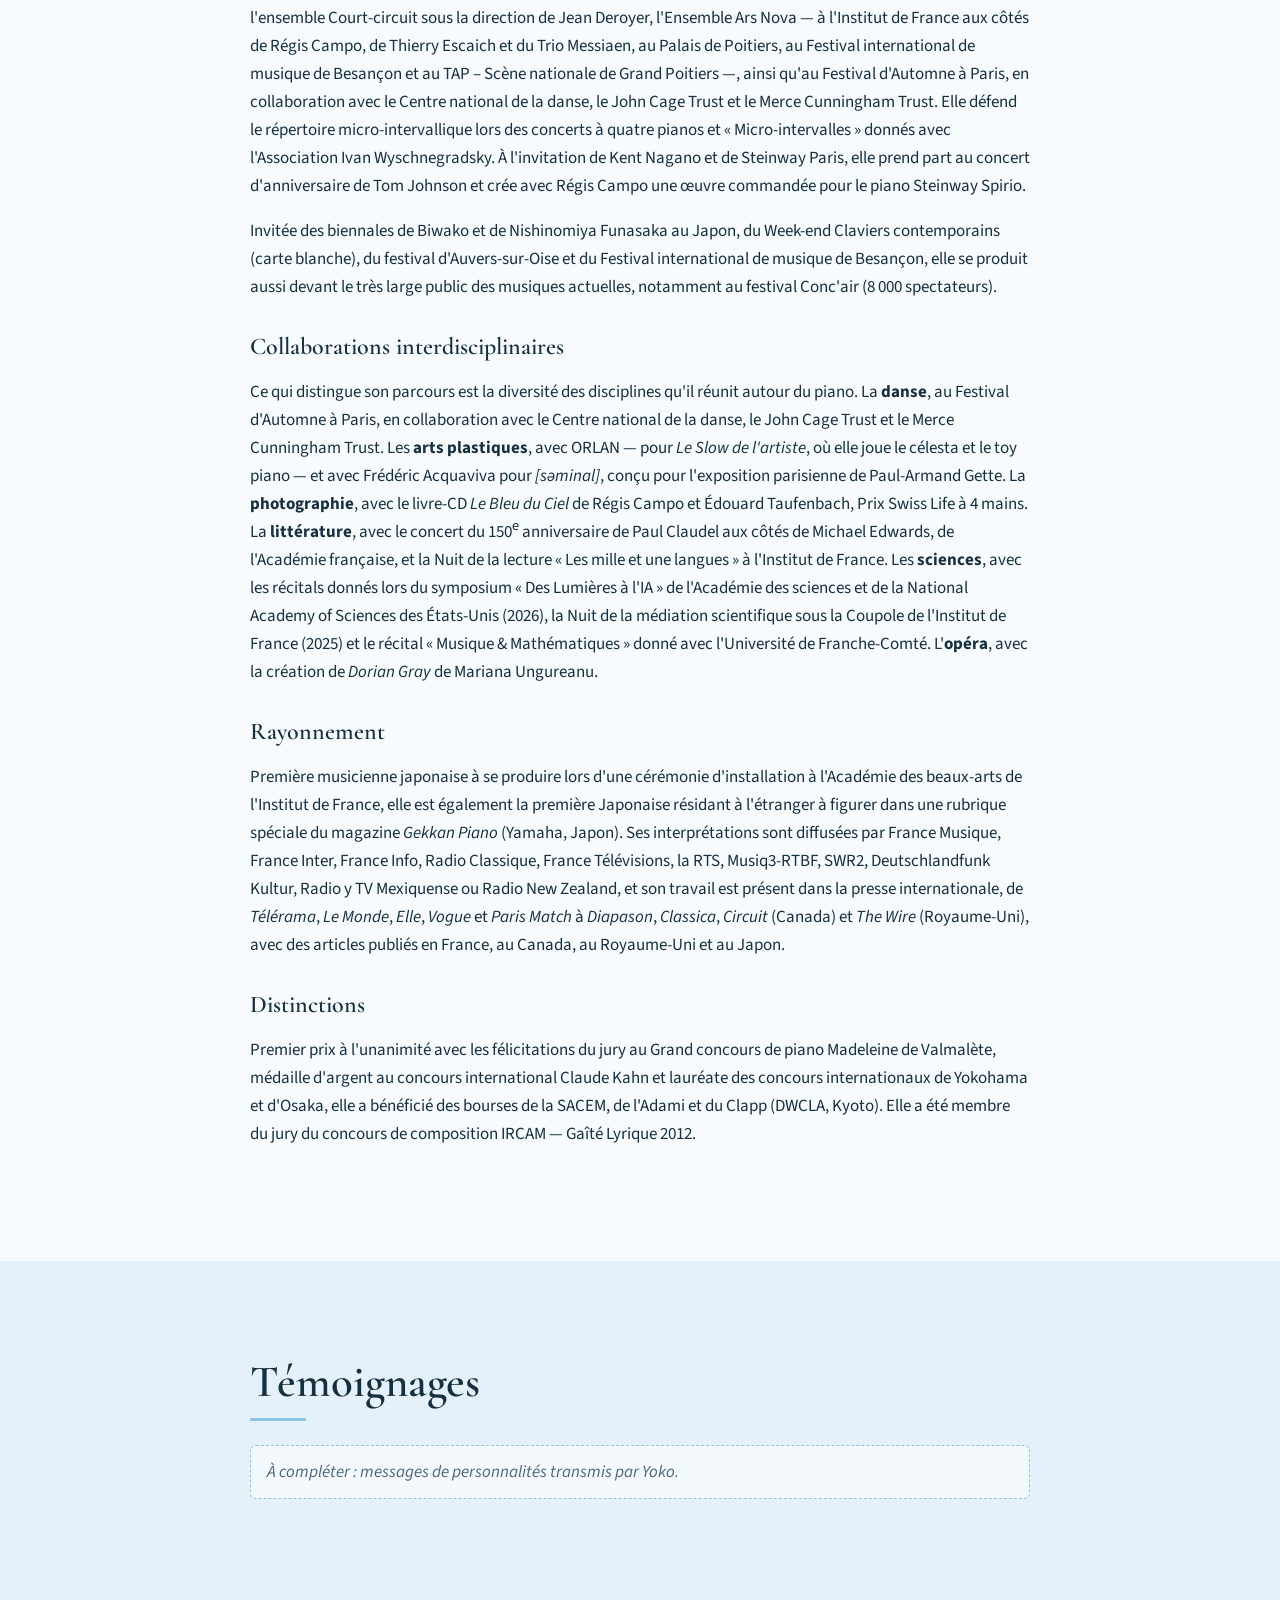
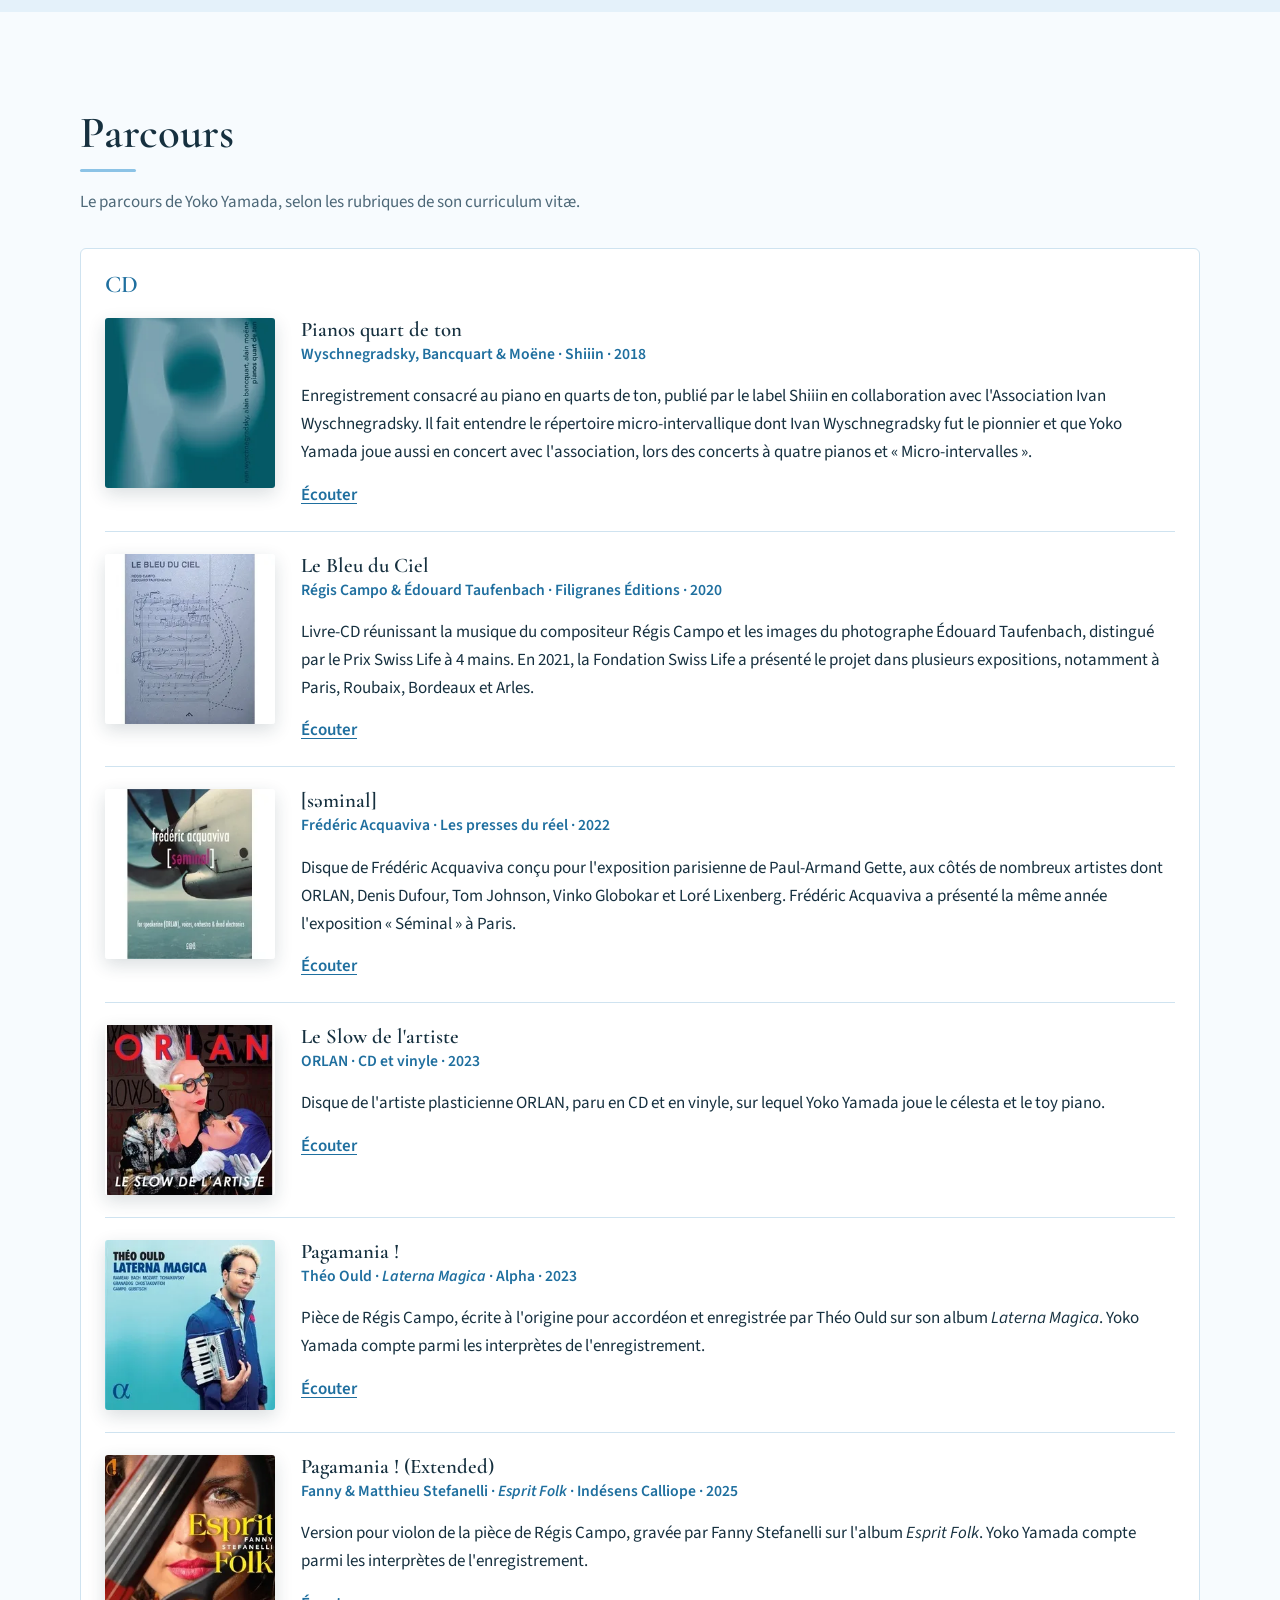
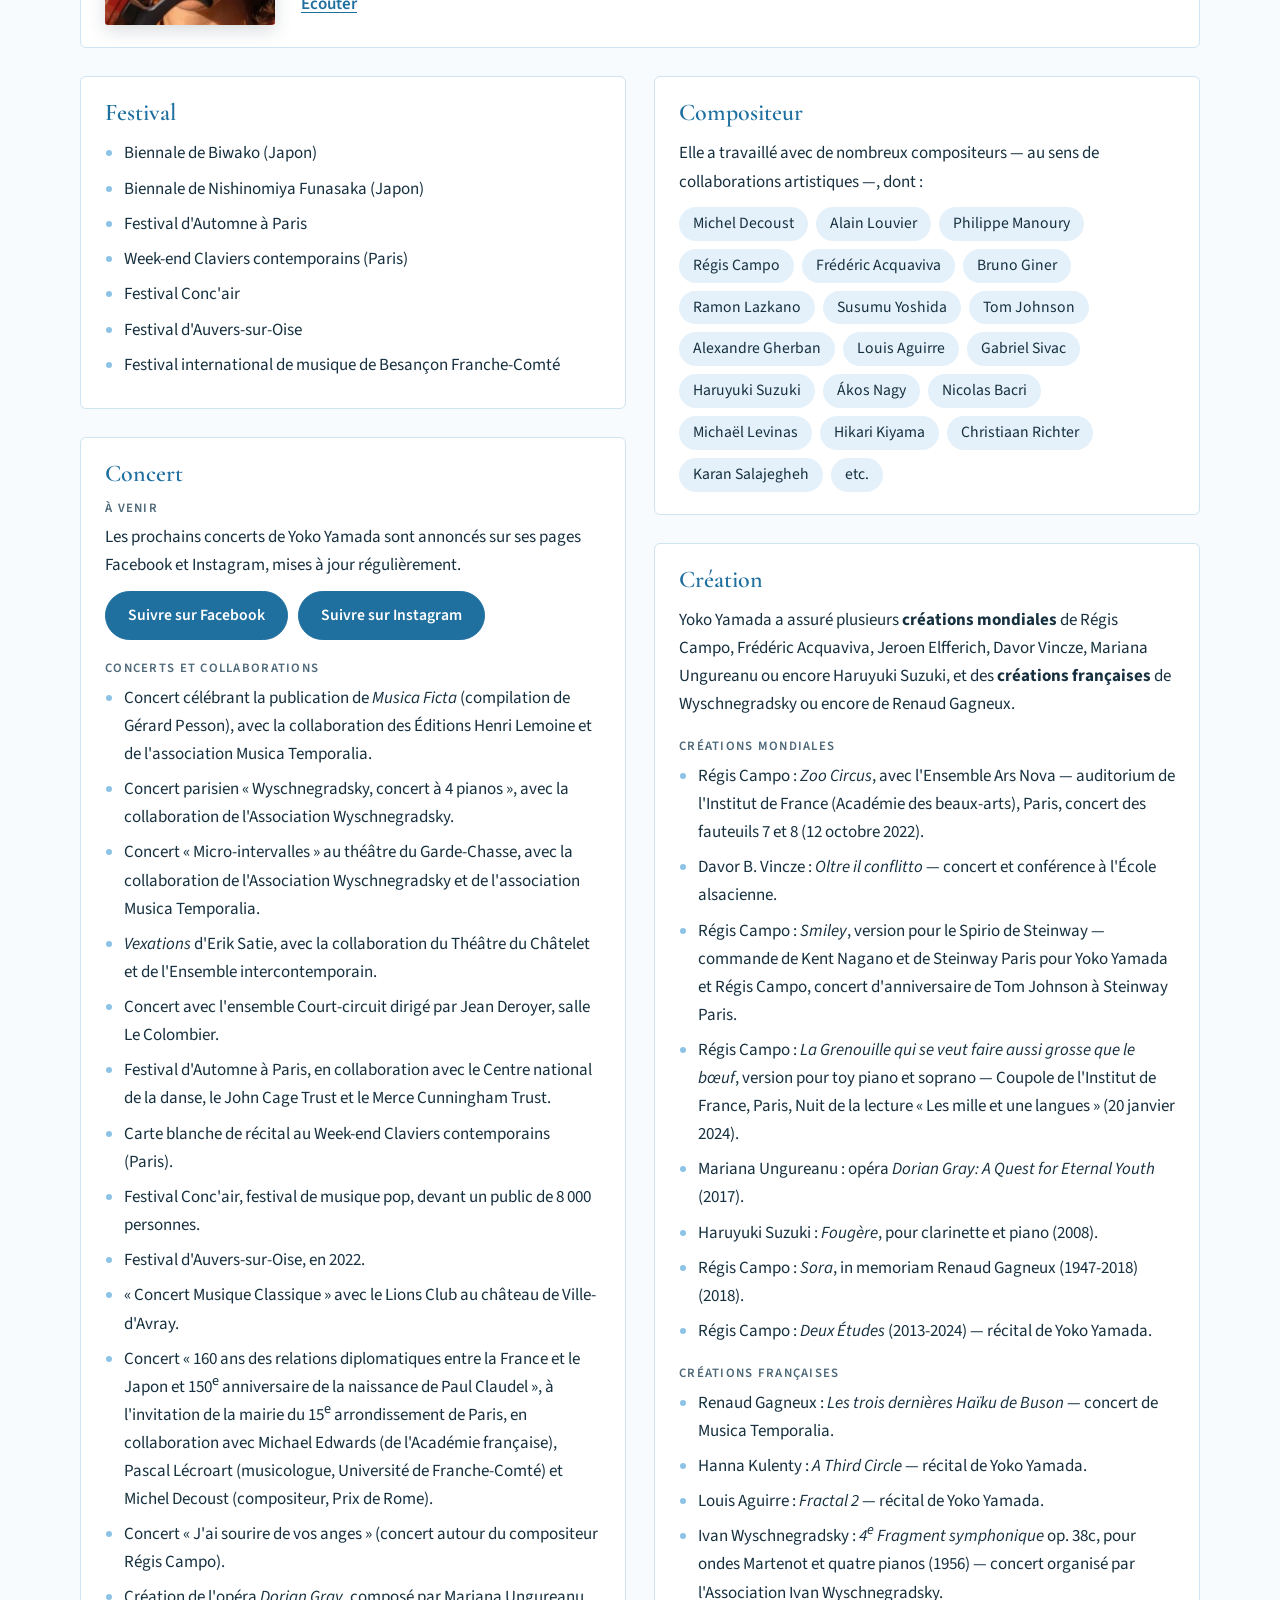
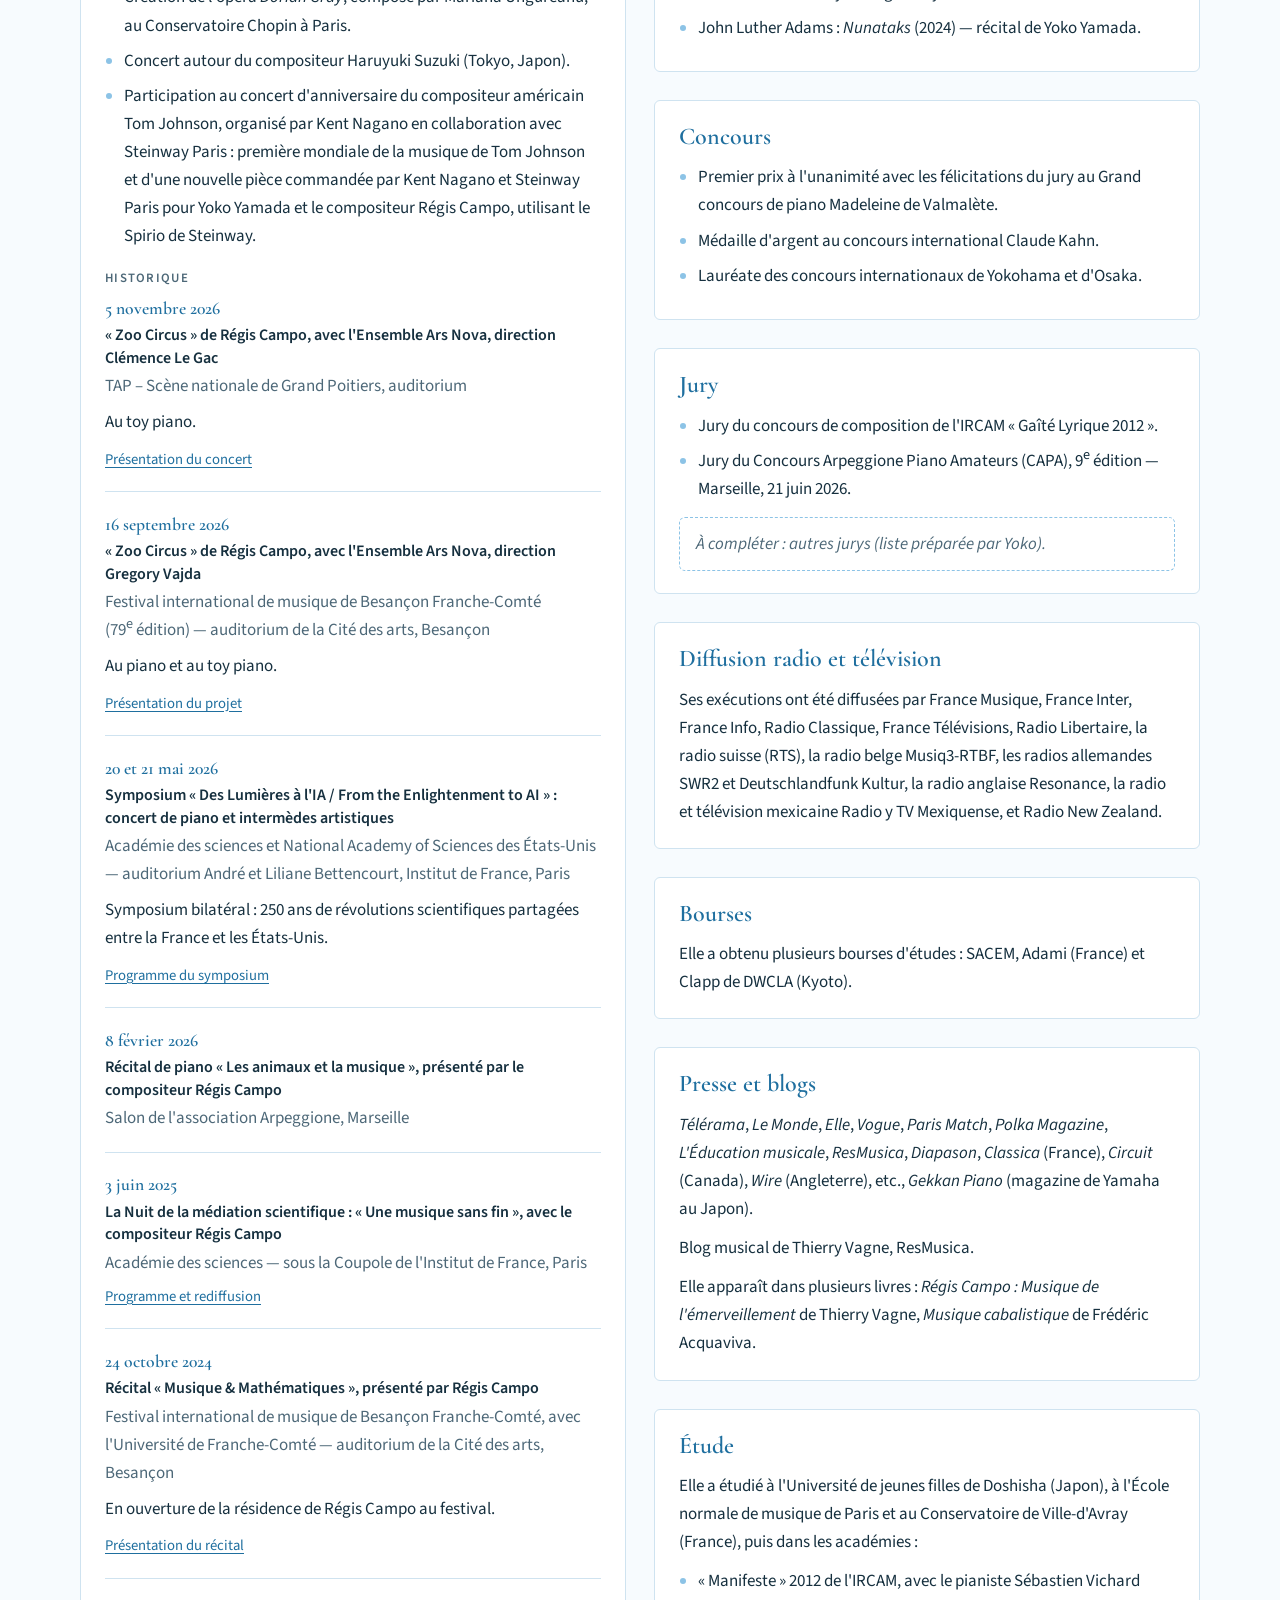
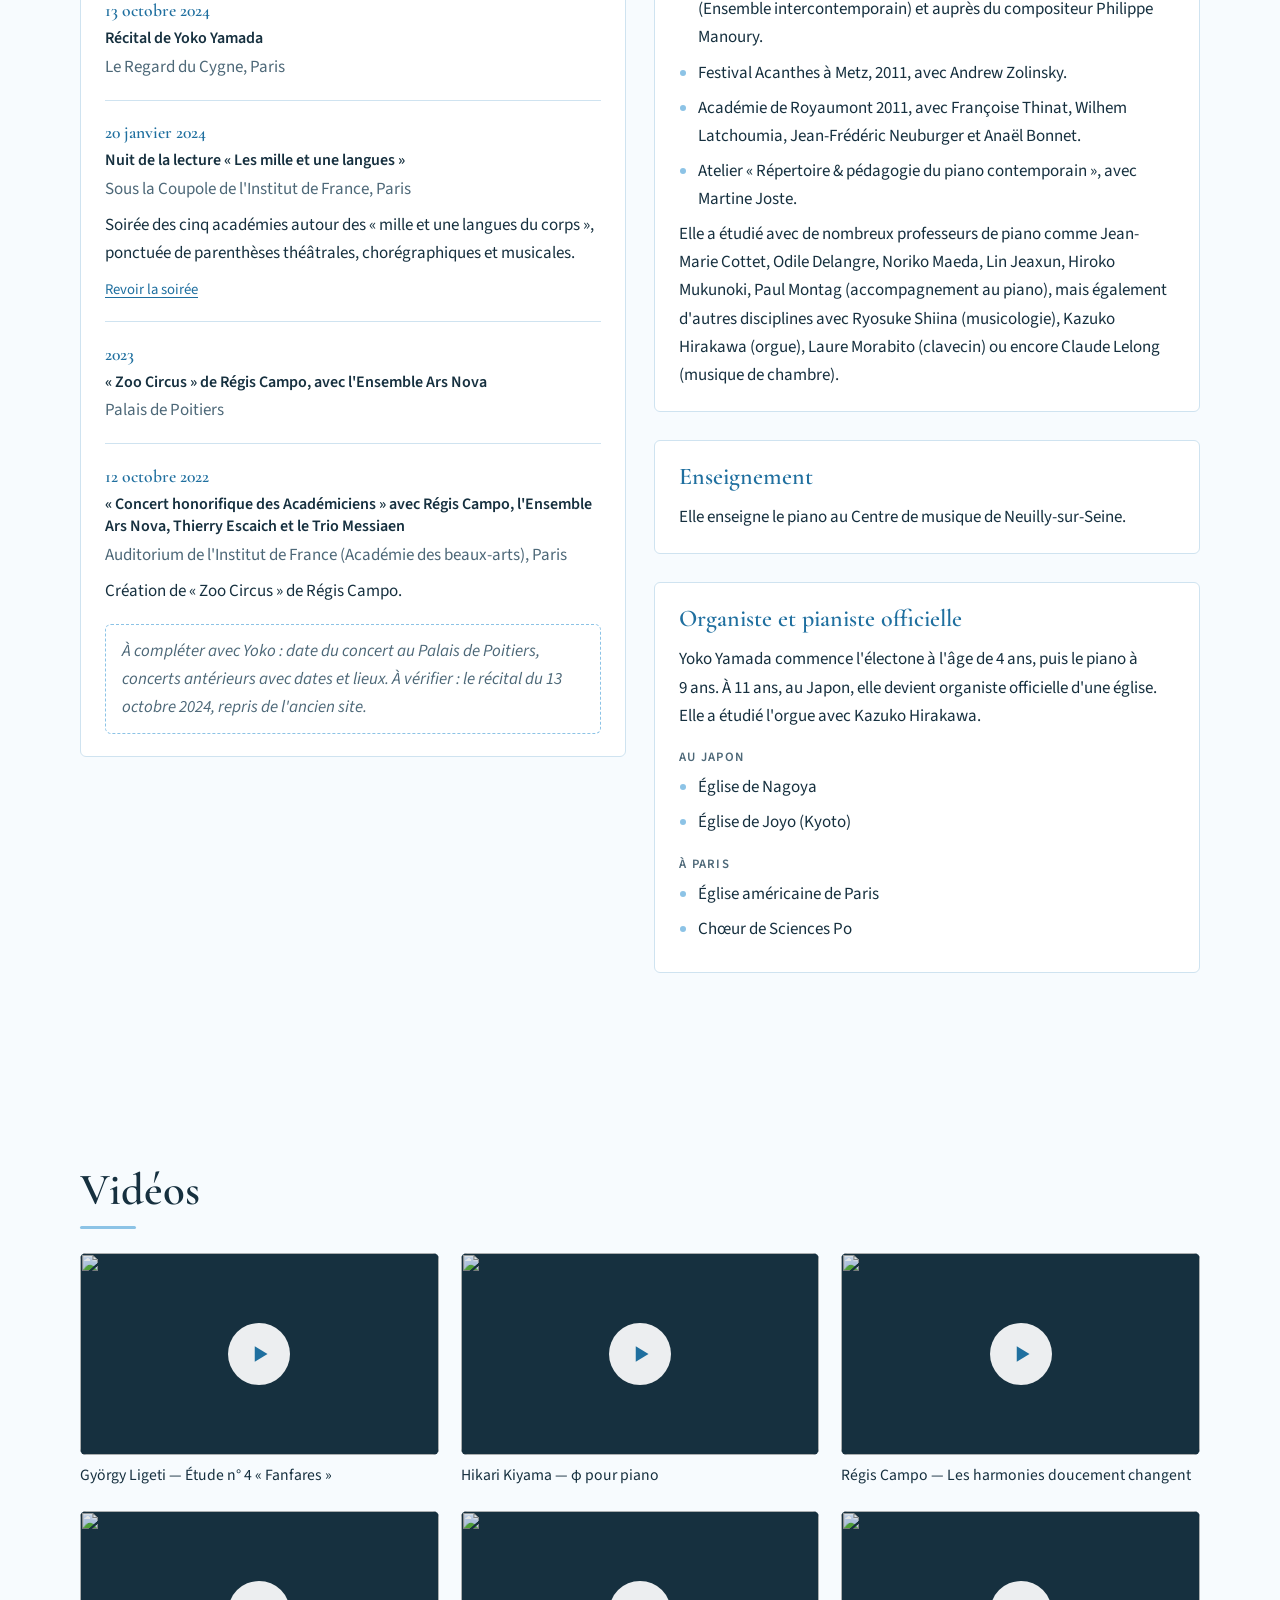
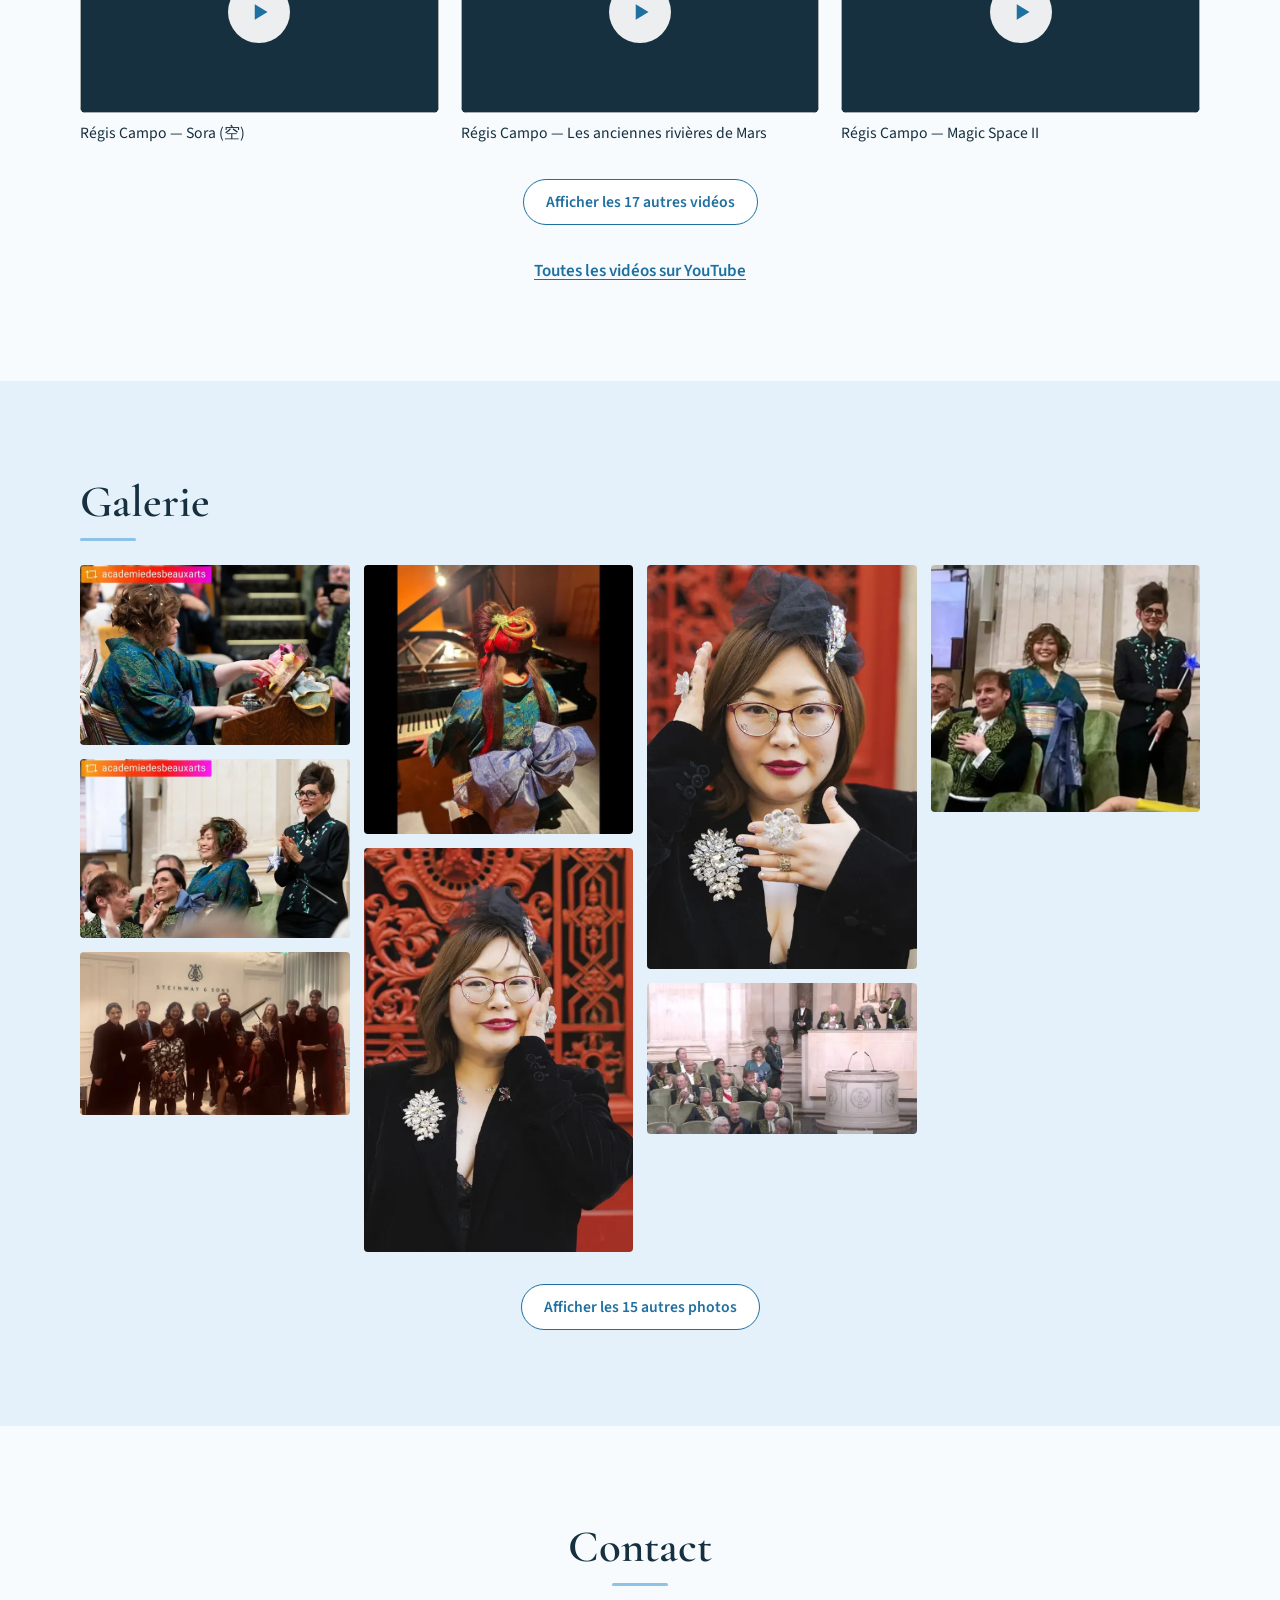
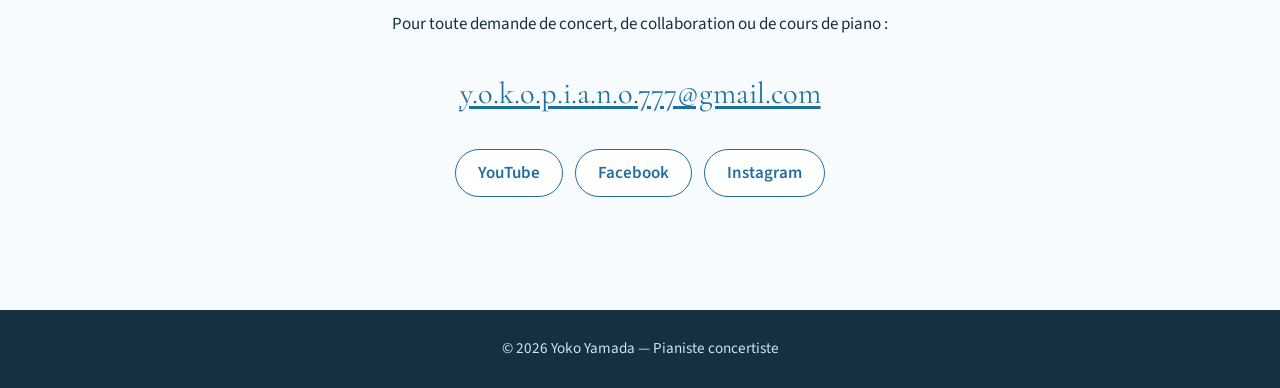
==== commit d79372b9: "Concerts à venir fusionnés dans la rubrique Concert ; liens Concerts repointés Co-Authored-By: Claud" ====
--- a/target/index.html
+++ b/target/index.html
@@ -361,8 +361,15 @@
                         </ul>
                     </details>
 
-                    <details class="cv-block" id="concerts-passes" open>
+                    <details class="cv-block" id="concerts" open>
                         <summary><h3>Concert</h3></summary>
+                        <h4 class="cv-sub">À venir</h4>
+                        <p>Les prochains concerts de Yoko Yamada sont annoncés sur ses pages Facebook et Instagram, mises à jour régulièrement.</p>
+                        <p class="concerts-actions">
+                            <a class="btn btn-primary" href="https://www.facebook.com/yokoyamadapianist/" target="_blank" rel="noopener">Suivre sur Facebook</a>
+                            <a class="btn btn-primary" href="https://www.instagram.com/yoko.yamada.piano/" target="_blank" rel="noopener">Suivre sur Instagram</a>
+                        </p>
+                        <h4 class="cv-sub">Concerts et collaborations</h4>
                         <ul>
                             <li>Concert célébrant la publication de <cite>Musica Ficta</cite> (compilation de Gérard Pesson), avec la collaboration des Éditions Henri Lemoine et de l'association Musica Temporalia.</li>
                             <li>Concert parisien «&nbsp;Wyschnegradsky, concert à 4 pianos&nbsp;», avec la collaboration de l'Association Wyschnegradsky.</li>
@@ -569,32 +576,6 @@
                         </ul>
                     </details>
                 </div>
-            </div>
-        </section>
-
-        <!-- ===================== CONCERTS ===================== -->
-        <section id="concerts" class="section section-tint" aria-labelledby="concerts-titre">
-            <div class="container narrow">
-                <h2 id="concerts-titre">Concerts à venir</h2>
-                <!-- Modèle pour un concert&nbsp;:
-                <article class="concert">
-                    <p class="concert-date"><time datetime="2026-12-05">5 décembre 2026</time></p>
-                    <div>
-                        <h3>Titre du concert</h3>
-                        <p class="concert-place">Lieu, ville</p>
-                        <ul class="programme">
-                            <li>Compositeur&nbsp;: Œuvre (année)</li>
-                        </ul>
-                        <p><a href="https://...">Réservation</a></p>
-                    </div>
-                </article>
-                -->
-                <p>Les prochains concerts de Yoko Yamada sont annoncés sur ses pages Facebook et Instagram, mises à jour régulièrement.</p>
-                <p class="concerts-actions">
-                    <a class="btn btn-primary" href="https://www.facebook.com/yokoyamadapianist/" target="_blank" rel="noopener">Suivre sur Facebook</a>
-                    <a class="btn btn-primary" href="https://www.instagram.com/yoko.yamada.piano/" target="_blank" rel="noopener">Suivre sur Instagram</a>
-                </p>
-                <p class="concerts-link">Les concerts passés figurent dans le parcours, rubrique <a href="#concerts-passes">Concert</a>.</p>
             </div>
         </section>
 
--- a/target/assets/site.css
+++ b/target/assets/site.css
@@ -156,8 +156,8 @@
 .programme li::marker { color: var(--sky-deep); }
 @media (max-width: 620px) { .concert { grid-template-columns: 1fr; gap: 6px; } }
 .concert h3 { margin: 0; font-size: 1.3rem; }
-.concerts-actions { display: flex; flex-wrap: wrap; gap: 12px; margin: 1.2rem 0 0; }
-.concerts-link { margin: 1.5rem 0 0; }
+.concerts-actions { display: flex; flex-wrap: wrap; gap: 10px; margin: 0.8rem 0 0; }
+.cv-block[open] > summary + .cv-sub { margin-top: 0; }
 
 /* Fiches de concert à l'intérieur d'une rubrique du parcours */
 .cv-block .concert { grid-template-columns: 1fr; gap: 0; background: none; border-radius: 0; padding: 0; margin: 0 0 1.2rem; }
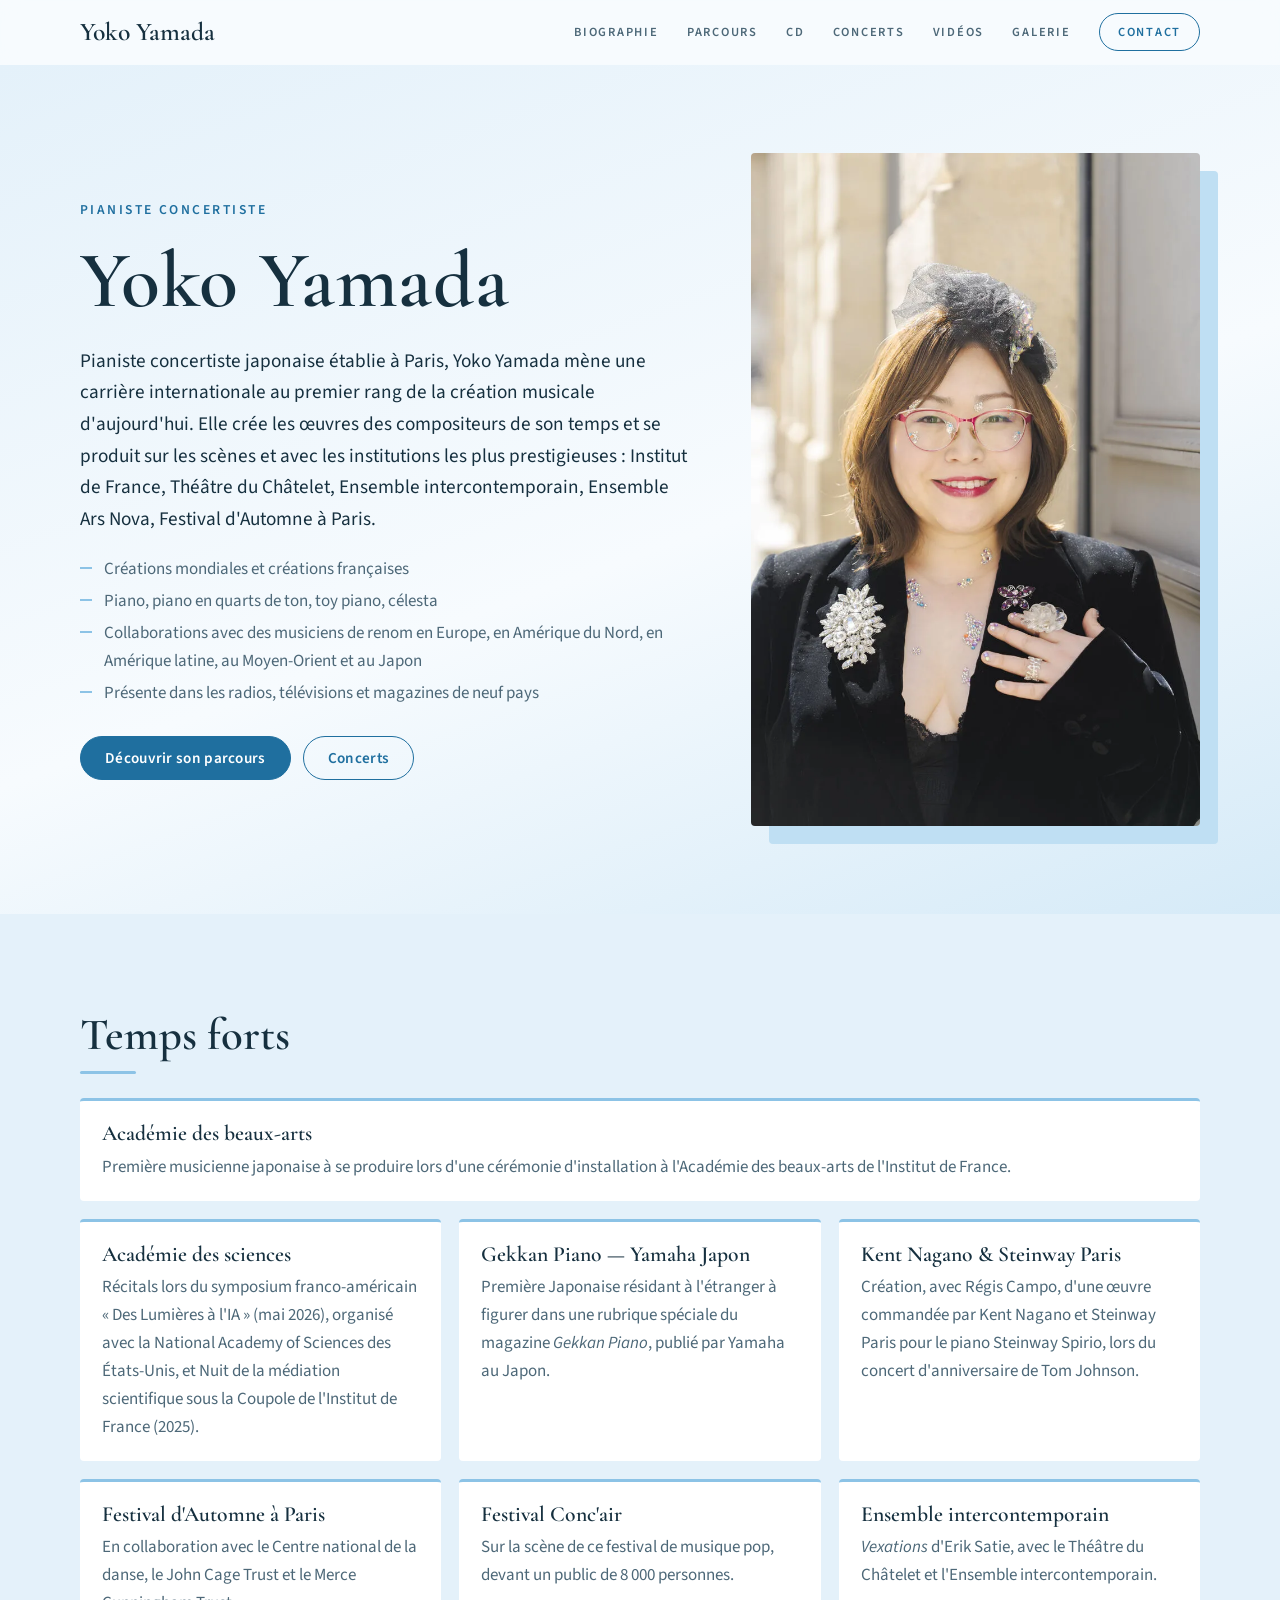
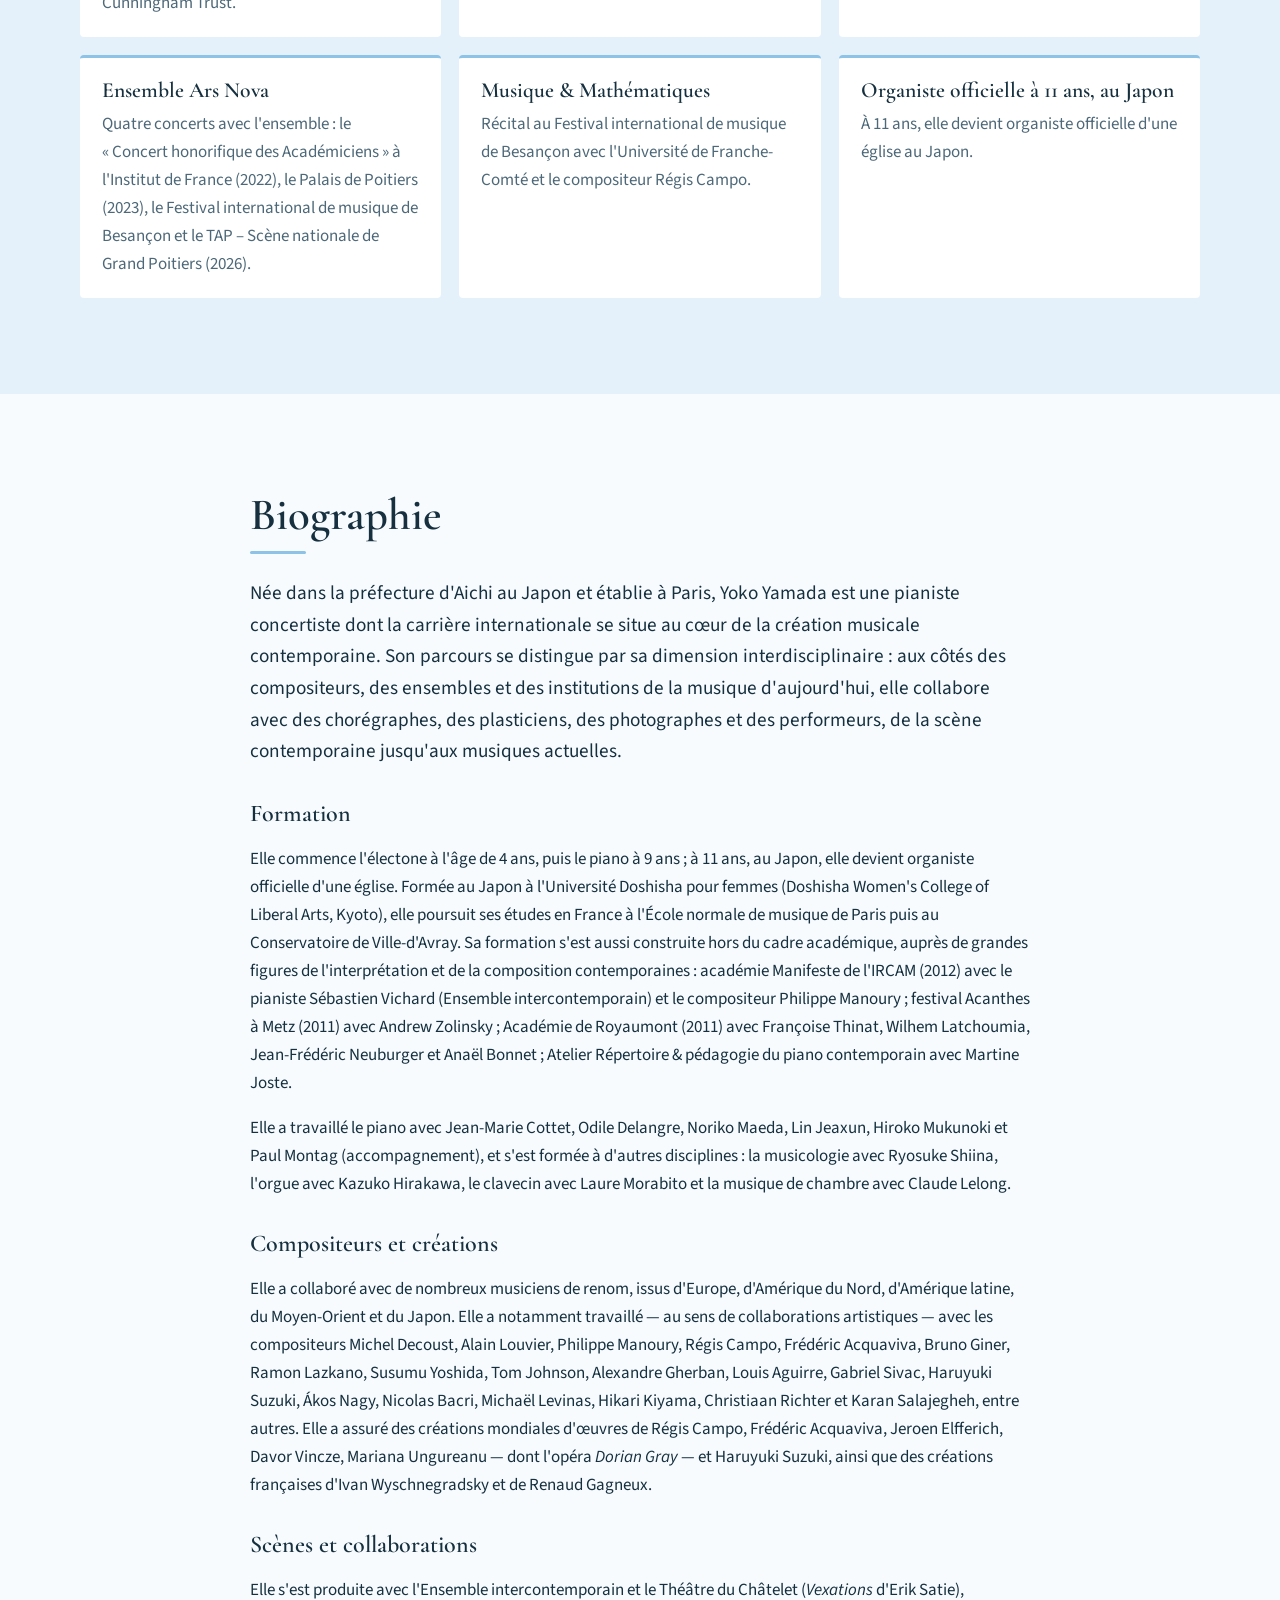
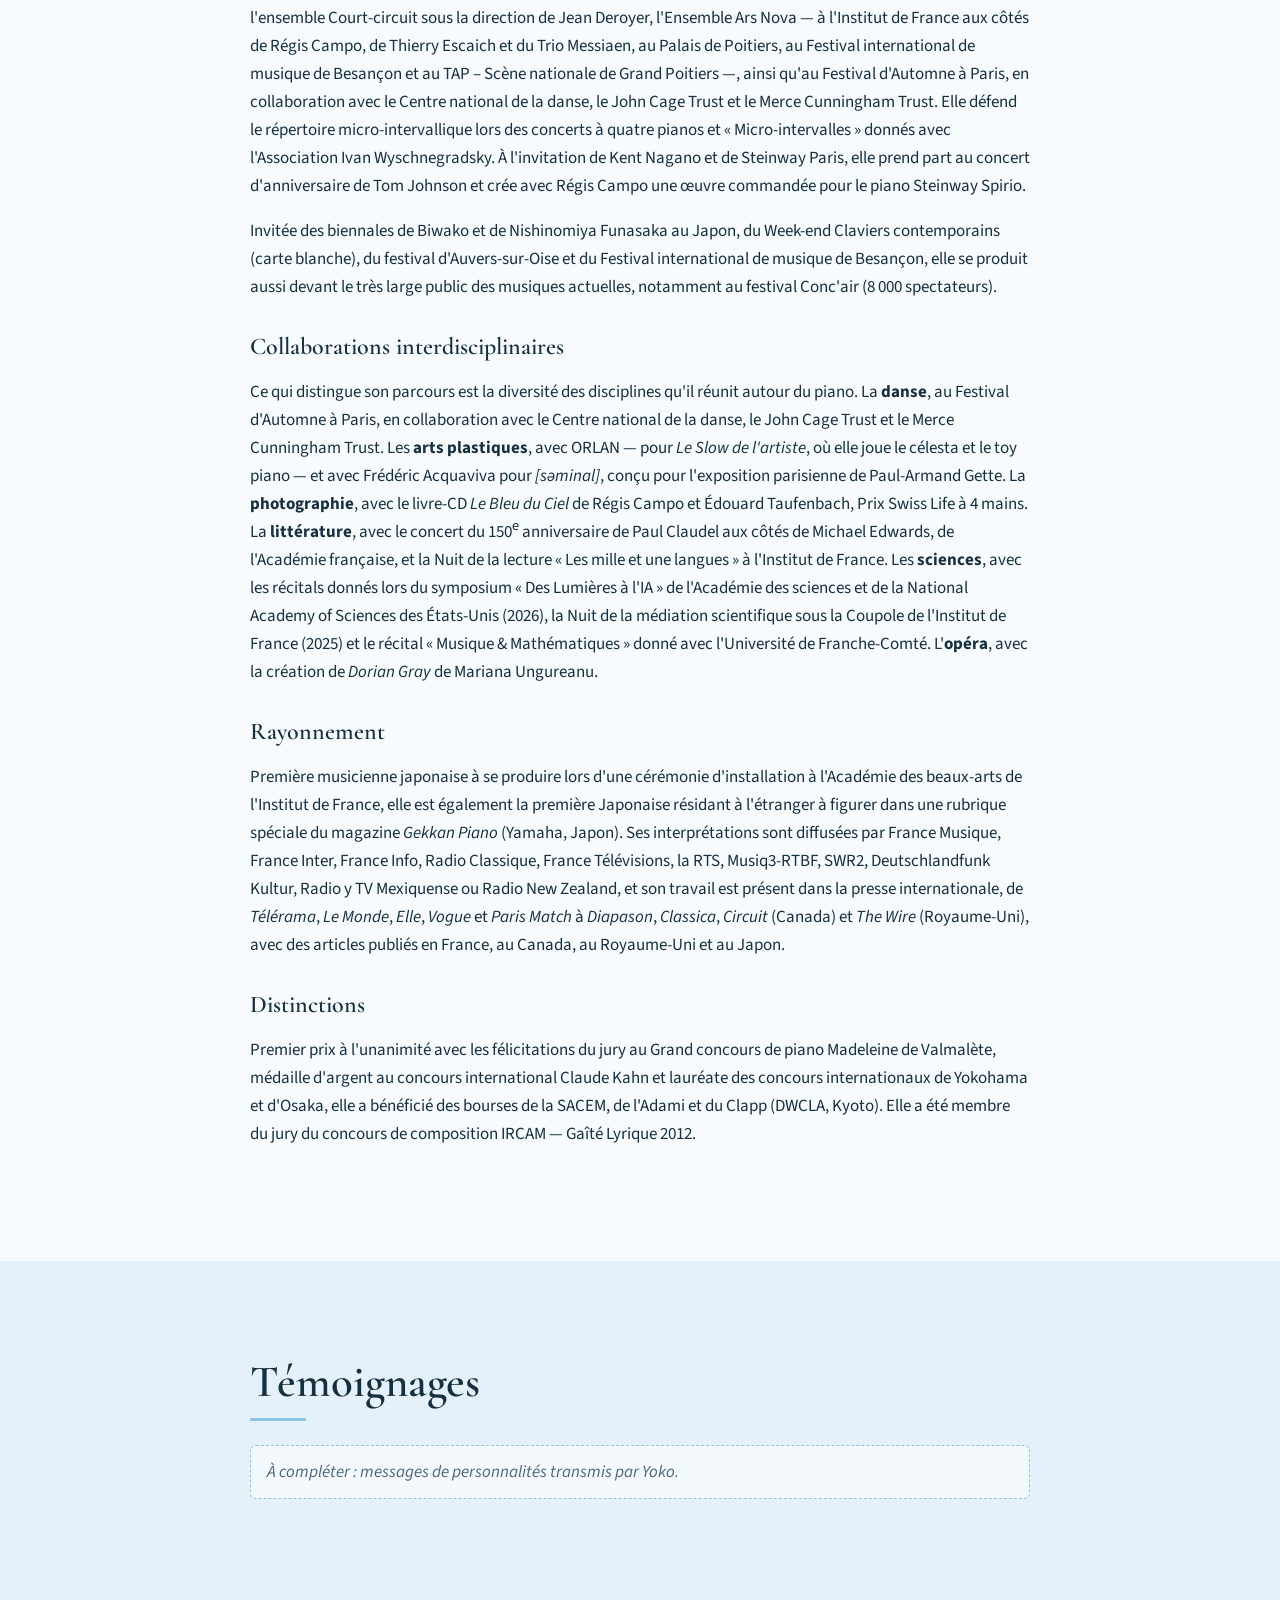
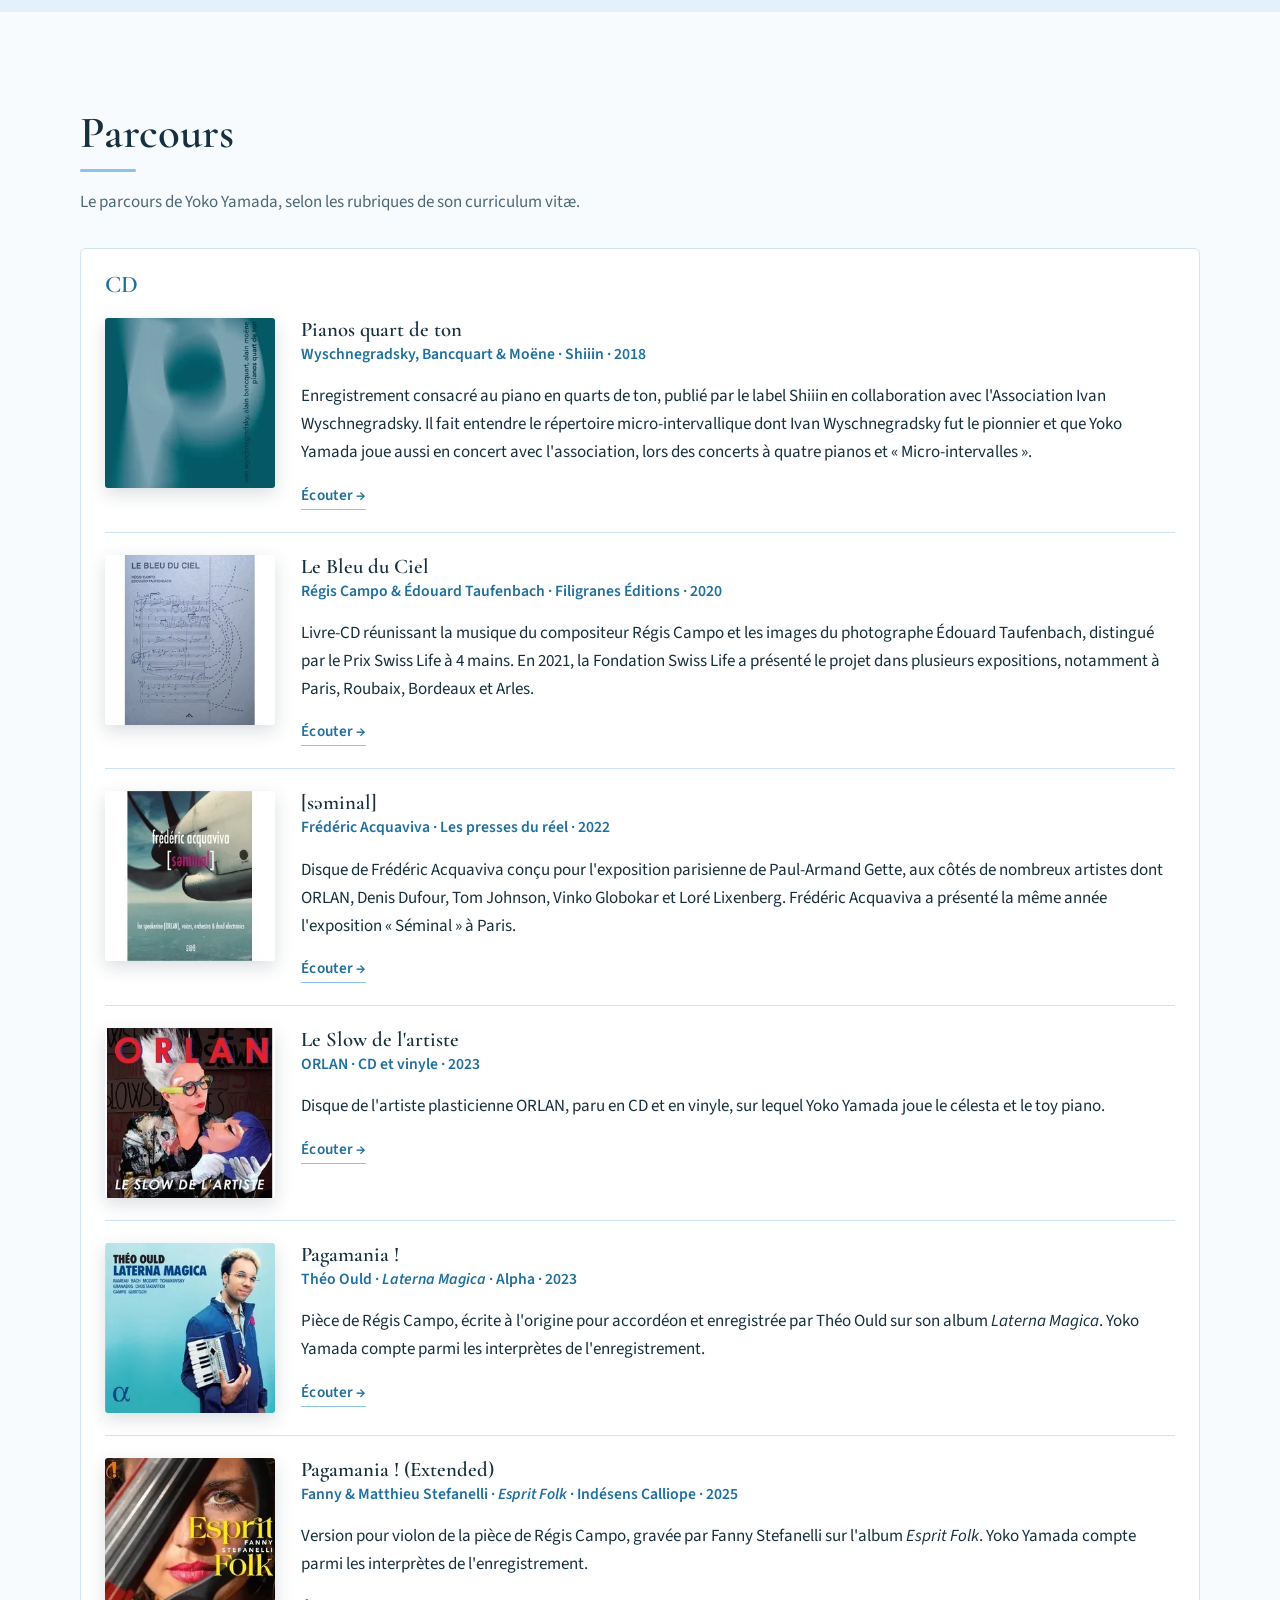
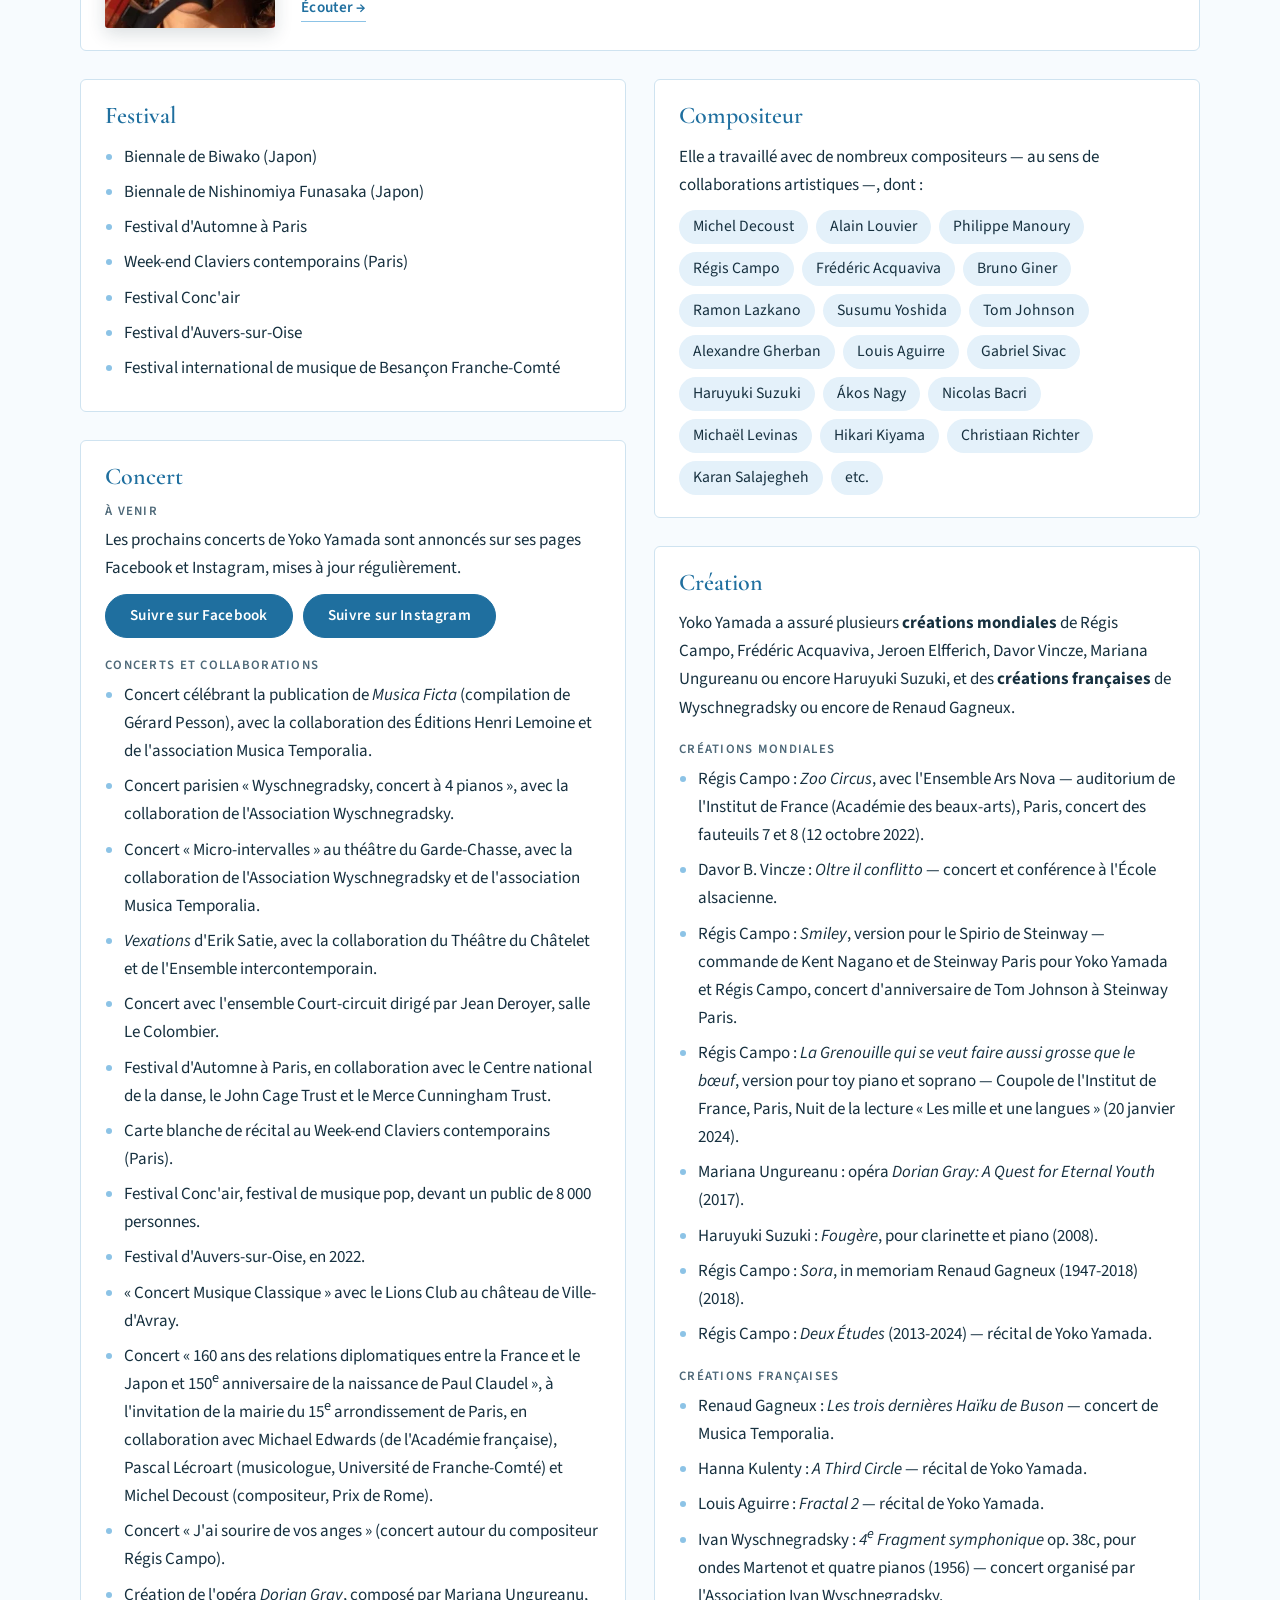
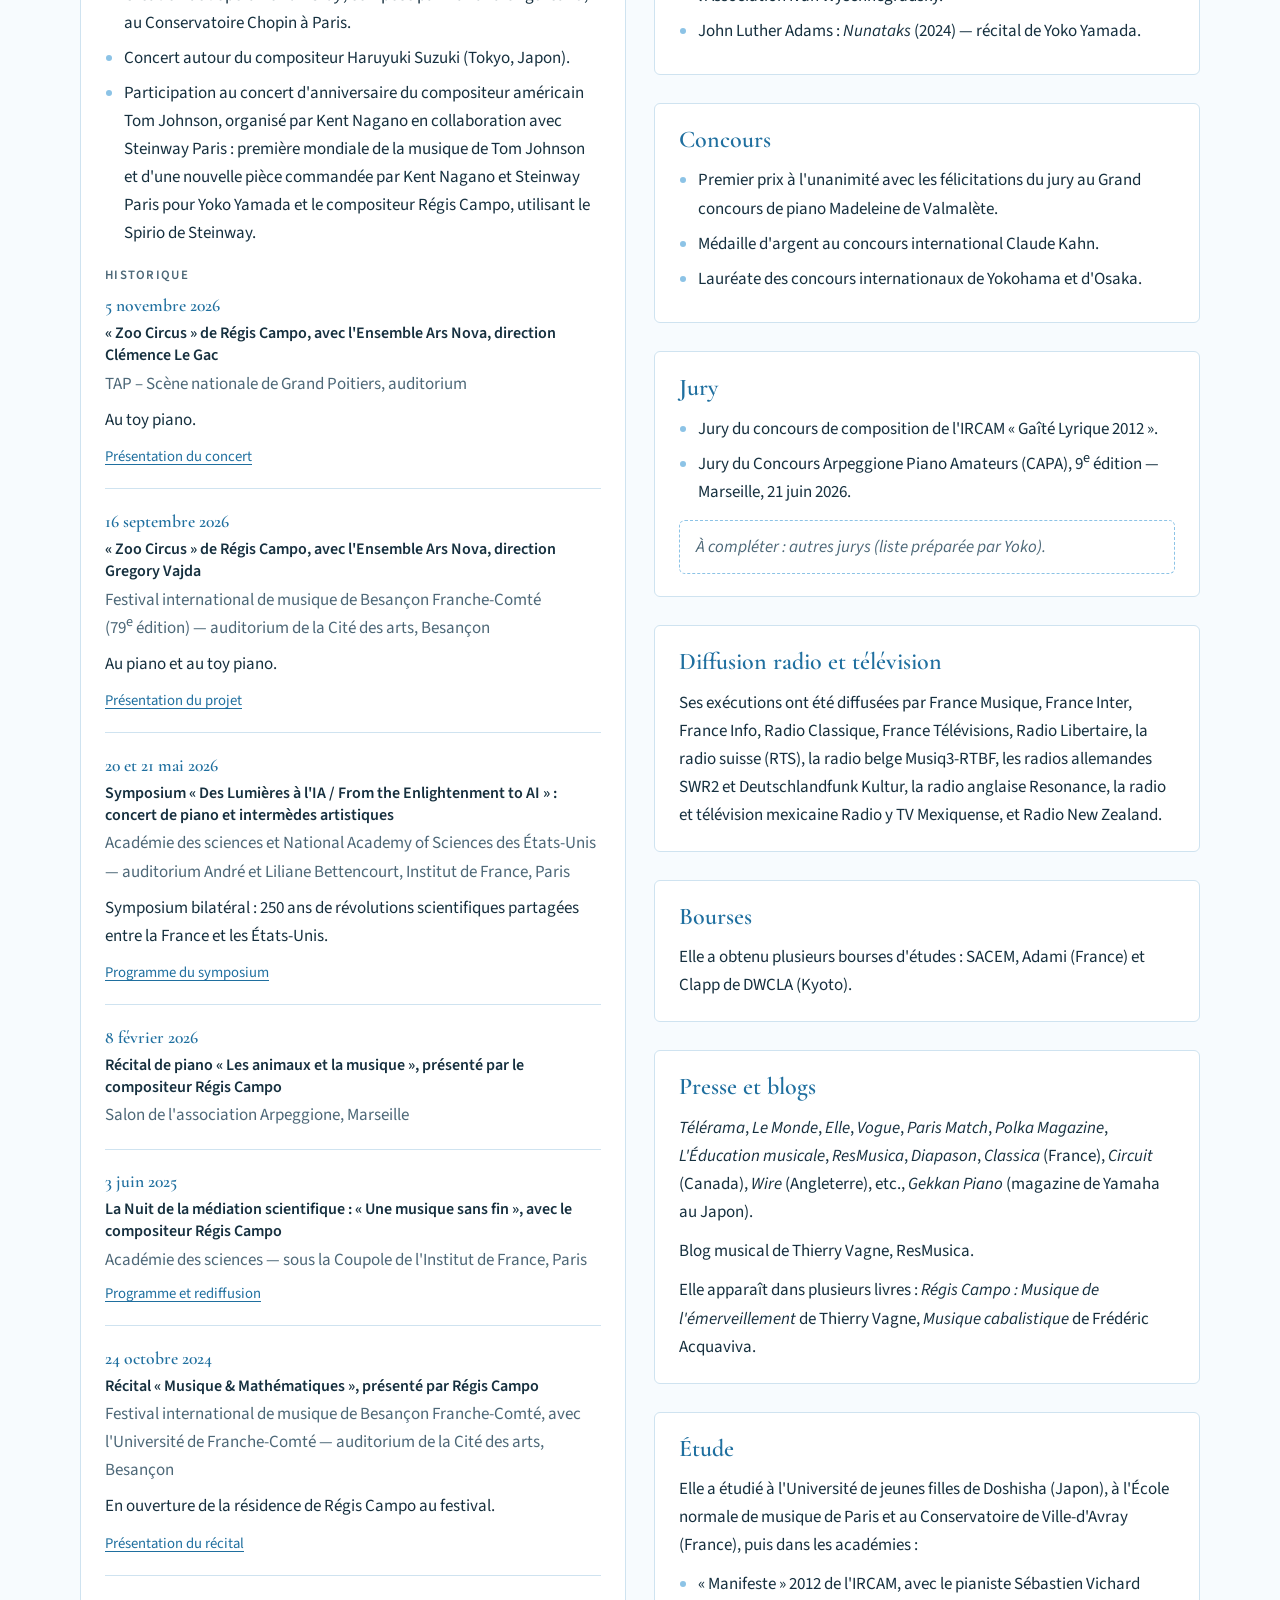
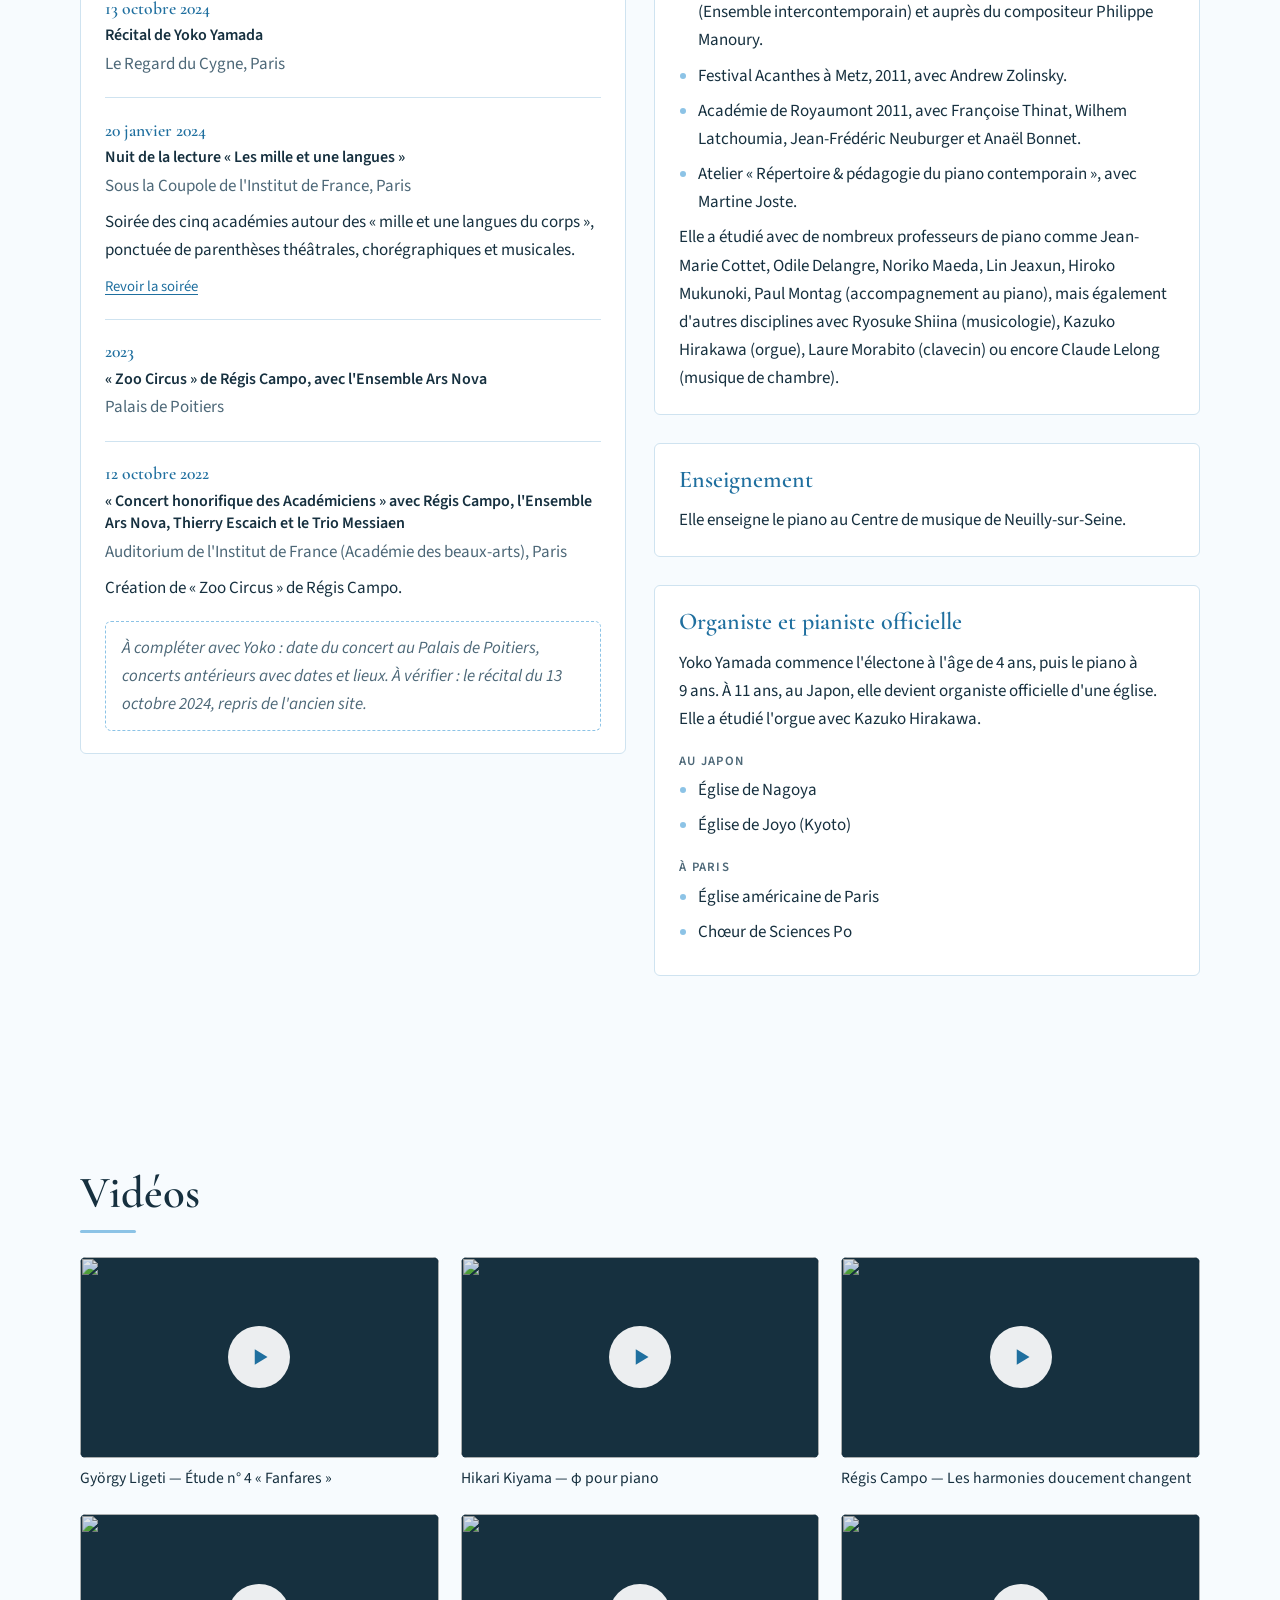
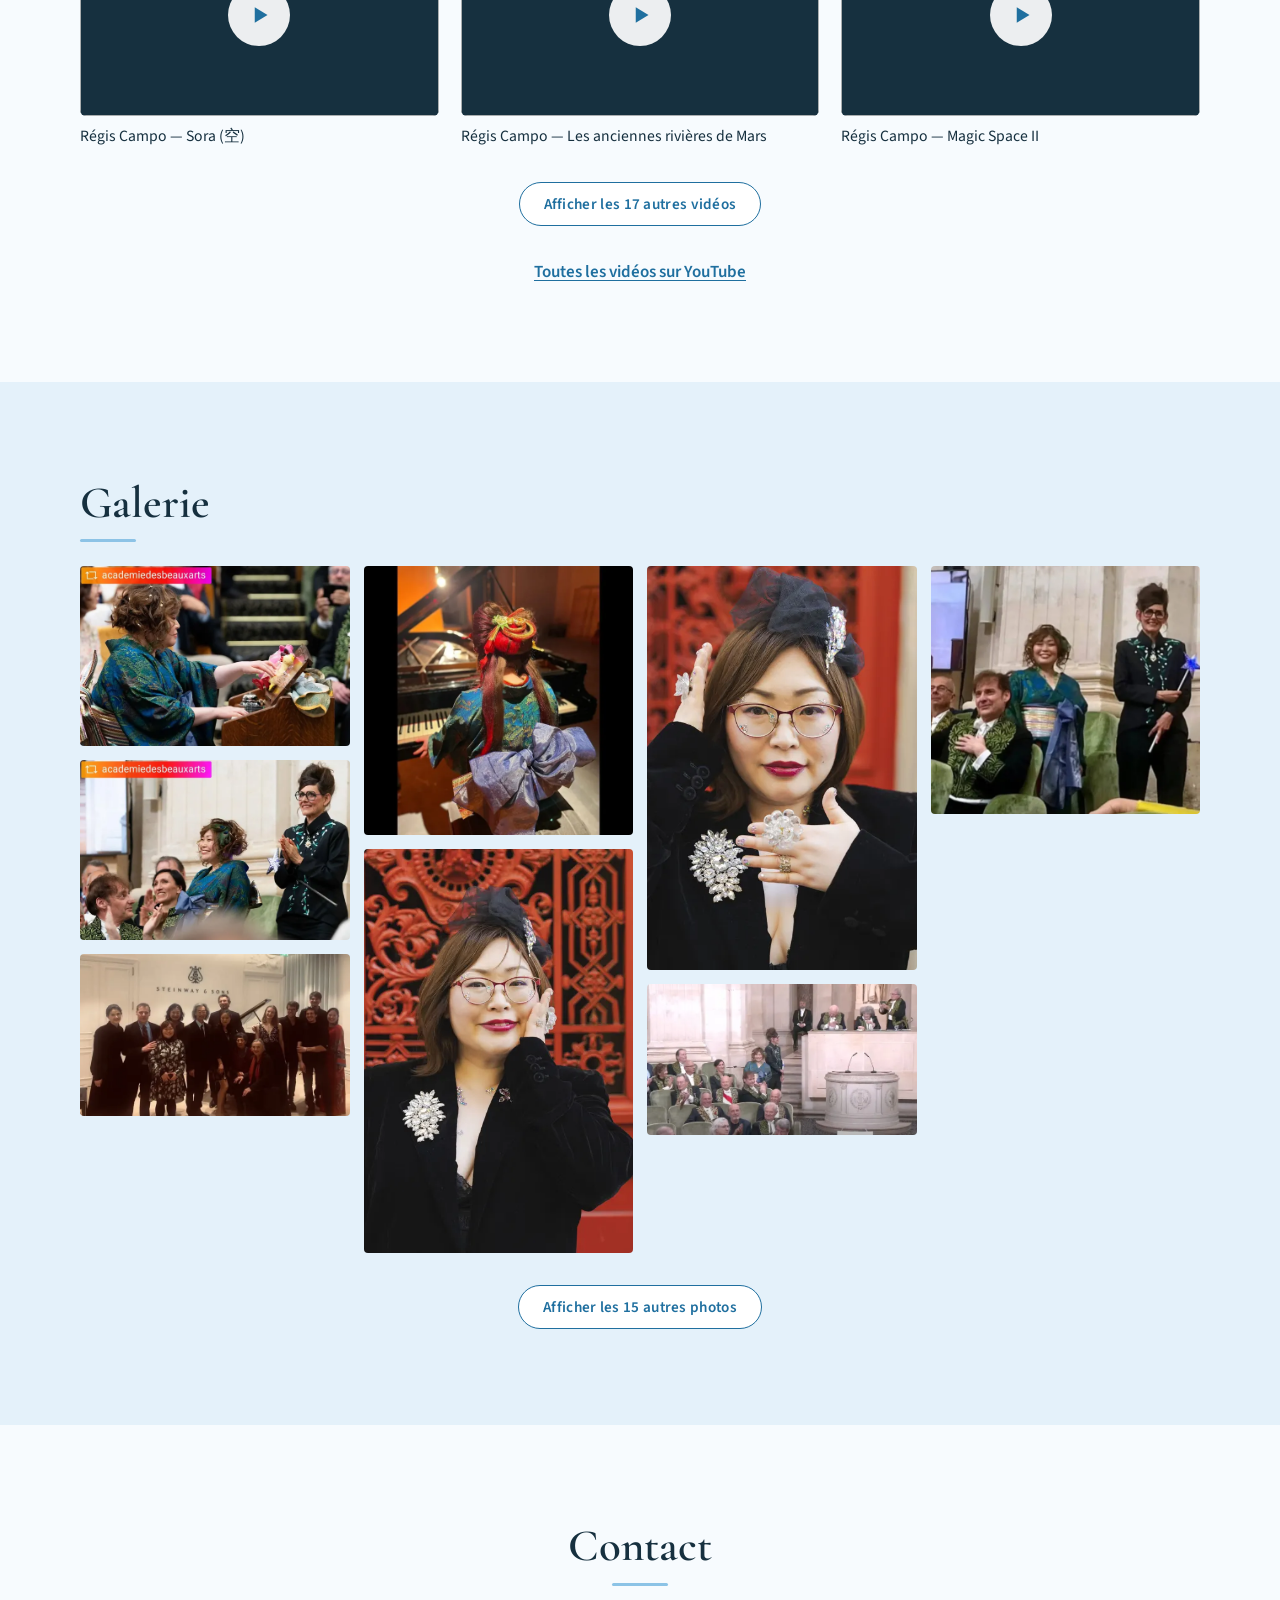
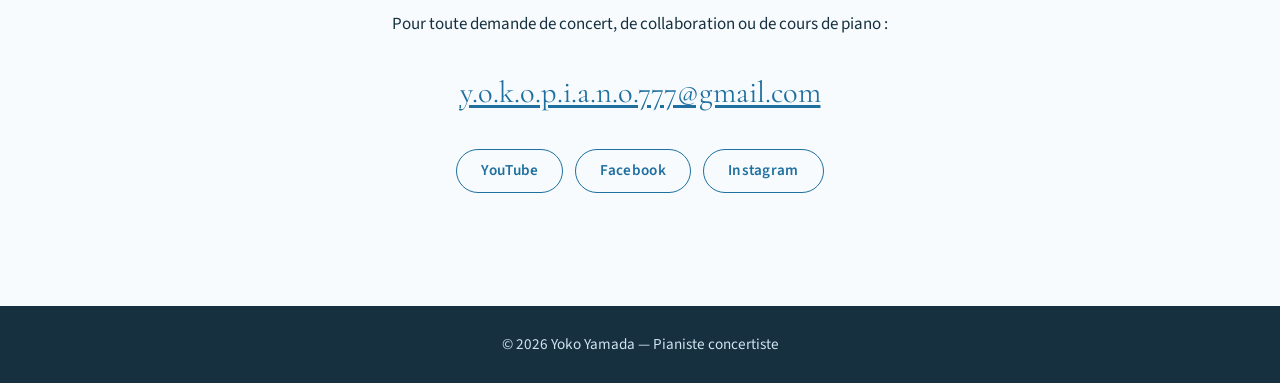
==== commit eb20a5c9: "Menu et boutons repensés : menu en capitales avec rubrique courante, bouton Contact, menu mobile, bo" ====
--- a/target/index.html
+++ b/target/index.html
@@ -146,7 +146,7 @@
                 <li><a href="#concerts">Concerts</a></li>
                 <li><a href="#videos">Vidéos</a></li>
                 <li><a href="#galerie">Galerie</a></li>
-                <li><a href="#contact">Contact</a></li>
+                <li><a class="nav-cta" href="#contact">Contact</a></li>
             </ul>
         </nav>
     </header>
--- a/target/assets/site.css
+++ b/target/assets/site.css
@@ -54,20 +54,34 @@
 .skip-link:focus { left: 8px; }
 
 /* ---------- En-tête ---------- */
-.site-header { position: sticky; top: 0; z-index: 50; background: rgba(247, 251, 254, 0.94); backdrop-filter: blur(8px); border-bottom: 1px solid var(--line); }
+.site-header { position: sticky; top: 0; z-index: 50; background: rgba(247, 251, 254, 0.9); backdrop-filter: blur(10px); border-bottom: 1px solid transparent; transition: border-color 0.25s, box-shadow 0.25s; }
+.site-header.scrolled { border-bottom-color: var(--line); box-shadow: 0 6px 24px -18px rgba(22, 48, 63, 0.45); }
 .nav { width: min(1120px, 100% - 32px); margin-inline: auto; min-height: var(--header-h); display: flex; align-items: center; justify-content: space-between; gap: 16px; }
 .nav-logo { font-family: var(--serif); font-size: 1.6rem; font-weight: 600; color: var(--ink); text-decoration: none; }
-.nav-menu { list-style: none; display: flex; gap: 22px; margin: 0; padding: 0; }
-.nav-menu a { color: var(--ink); text-decoration: none; font-size: 0.95rem; letter-spacing: 0.03em; padding: 6px 0; border-bottom: 2px solid transparent; }
-.nav-menu a:hover, .nav-menu a:focus-visible { border-bottom-color: var(--sky-deep); }
-.nav-toggle { display: none; background: none; border: 0; padding: 10px; cursor: pointer; }
-.nav-toggle span:not(.sr-only) { display: block; width: 24px; height: 2px; background: var(--ink); margin: 5px 0; }
+.nav-menu { list-style: none; display: flex; align-items: center; gap: clamp(14px, 2.2vw, 30px); margin: 0; padding: 0; }
+.nav-menu a { position: relative; display: block; color: var(--muted); text-decoration: none; font-size: 0.78rem; font-weight: 600; letter-spacing: 0.14em; text-transform: uppercase; padding: 10px 0; transition: color 0.2s; }
+.nav-menu a::after { content: ""; position: absolute; left: 0; right: 0; bottom: 4px; height: 2px; border-radius: 2px; background: var(--sky-deep); transform: scaleX(0); transition: transform 0.25s ease; }
+.nav-menu a:hover, .nav-menu a:focus-visible, .nav-menu a.active { color: var(--ink); }
+.nav-menu a:hover::after, .nav-menu a:focus-visible::after, .nav-menu a.active::after { transform: scaleX(1); }
+.nav-menu a.nav-cta { color: var(--accent); border: 1px solid var(--accent); border-radius: 999px; padding: 8px 18px; transition: background 0.2s, color 0.2s; }
+.nav-menu a.nav-cta::after { display: none; }
+.nav-menu a.nav-cta:hover, .nav-menu a.nav-cta:focus-visible, .nav-menu a.nav-cta.active { background: var(--accent); color: #fff; }
+.nav-toggle { display: none; background: none; border: 0; padding: 10px; margin-right: -10px; cursor: pointer; }
+.nav-toggle span:not(.sr-only) { display: block; width: 24px; height: 2px; border-radius: 2px; background: var(--ink); margin: 5px 0; transition: transform 0.25s, opacity 0.2s; }
+.nav-toggle[aria-expanded="true"] span:nth-of-type(2) { transform: translateY(7px) rotate(45deg); }
+.nav-toggle[aria-expanded="true"] span:nth-of-type(3) { opacity: 0; }
+.nav-toggle[aria-expanded="true"] span:nth-of-type(4) { transform: translateY(-7px) rotate(-45deg); }
 
 @media (max-width: 860px) {
     .nav-toggle { display: block; }
-    .nav-menu { display: none; position: absolute; top: var(--header-h); left: 0; right: 0; flex-direction: column; gap: 0; background: var(--bg); border-bottom: 1px solid var(--line); padding: 8px 16px 16px; }
+    .nav-menu { display: none; position: absolute; top: var(--header-h); left: 0; right: 0; flex-direction: column; align-items: stretch; gap: 0; background: var(--bg); border-bottom: 1px solid var(--line); box-shadow: 0 18px 30px -22px rgba(22, 48, 63, 0.5); padding: 4px 20px 20px; max-height: calc(100vh - var(--header-h)); overflow-y: auto; }
     .nav-menu.open { display: flex; }
-    .nav-menu a { display: block; padding: 12px 0; font-size: 1.05rem; }
+    .nav-menu li + li { border-top: 1px solid var(--line); }
+    .nav-menu a { padding: 14px 2px; font-family: var(--serif); font-size: 1.35rem; font-weight: 600; letter-spacing: 0.01em; text-transform: none; color: var(--ink); }
+    .nav-menu a::after { display: none; }
+    .nav-menu a.active { color: var(--accent); }
+    .nav-menu li:last-child { border-top: 0; padding-top: 10px; }
+    .nav-menu a.nav-cta { font-family: var(--sans); font-size: 0.98rem; text-align: center; padding: 12px 18px; background: var(--accent); color: #fff; }
 }
 
 /* ---------- Accueil ---------- */
@@ -82,10 +96,17 @@
 .hero-portrait { margin: 0; }
 .hero-portrait img { border-radius: 4px; box-shadow: 18px 18px 0 var(--sky); max-height: 78vh; width: auto; margin-inline: auto; }
 
-.btn { display: inline-block; padding: 11px 22px; border: 1px solid var(--accent); border-radius: 999px; color: var(--accent); text-decoration: none; font-weight: 600; font-size: 0.98rem; }
-.btn:hover { background: var(--tint); color: var(--ink); }
+.btn, .social a { display: inline-flex; align-items: center; justify-content: center; min-height: 44px; padding: 10px 24px; border: 1px solid var(--accent); border-radius: 999px; background: transparent; color: var(--accent); text-decoration: none; font-family: var(--sans); font-weight: 600; font-size: 0.95rem; letter-spacing: 0.02em; line-height: 1.2; cursor: pointer; transition: background 0.2s, color 0.2s, border-color 0.2s, box-shadow 0.2s, transform 0.2s; }
+.btn:hover, .social a:hover { background: var(--accent); color: #fff; transform: translateY(-1px); box-shadow: 0 8px 18px -10px rgba(31, 111, 159, 0.7); }
+.btn:active, .social a:active { transform: none; box-shadow: none; }
+.btn:focus-visible, .social a:focus-visible, .nav-menu a:focus-visible, .album-link:focus-visible { outline: 2px solid var(--sky-deep); outline-offset: 3px; }
 .btn-primary { background: var(--accent); color: #fff; }
-.btn-primary:hover { background: var(--ink); border-color: var(--ink); color: #fff; }
+.btn-primary:hover { background: var(--ink); border-color: var(--ink); color: #fff; box-shadow: 0 8px 18px -10px rgba(22, 48, 63, 0.7); }
+@media (max-width: 480px) {
+    .hero-actions .btn, .concerts-actions .btn { flex: 1 1 100%; }
+    .social { flex-direction: column; align-items: stretch; }
+}
+@media (prefers-reduced-motion: reduce) { .btn, .social a, .nav-menu a::after, .nav-toggle span { transition: none; } }
 
 @media (max-width: 760px) {
     .hero-grid { grid-template-columns: 1fr; }
@@ -176,7 +197,9 @@
 .album img { width: 100%; border-radius: 3px; box-shadow: 0 6px 18px rgba(22, 48, 63, 0.16); }
 .album-meta { margin: 0.25rem 0 0.8rem; color: var(--accent); font-weight: 600; font-size: 0.98rem; }
 .album-body p { margin: 0 0 0.9rem; }
-.album-link { display: inline-block; margin-right: 16px; font-weight: 600; }
+.album-link { display: inline-block; margin-right: 16px; font-weight: 600; font-size: 0.95rem; letter-spacing: 0.02em; text-decoration: none; border-bottom: 1px solid var(--sky-deep); padding-bottom: 1px; transition: border-color 0.2s, color 0.2s; }
+.album-link::after { content: " →"; }
+.album-link:hover { color: var(--ink); border-bottom-color: var(--ink); }
 @media (max-width: 620px) { .album { grid-template-columns: 1fr; } .album img { max-width: 200px; } }
 
 /* ---------- Vidéos ---------- */
@@ -189,7 +212,7 @@
 .yt::after { content: ""; position: absolute; inset: 0; margin: auto; width: 62px; height: 62px; border-radius: 50%; background: rgba(255, 255, 255, 0.92) url("data:image/svg+xml,%3Csvg xmlns='http://www.w3.org/2000/svg' viewBox='0 0 24 24'%3E%3Cpath fill='%231f6f9f' d='M9 6.5v11l9-5.5z'/%3E%3C/svg%3E") center / 34px no-repeat; }
 .video iframe { display: block; width: 100%; aspect-ratio: 16 / 9; border: 0; border-radius: 6px; }
 .more { margin: 2rem 0 0; text-align: center; font-weight: 600; }
-.show-more { background: var(--card); cursor: pointer; font-family: inherit; }
+.show-more { background: var(--card); }
 
 /* ---------- Galerie ---------- */
 .gallery { columns: 4 150px; column-gap: 14px; }
@@ -209,8 +232,6 @@
 /* ---------- Contact / pied de page ---------- */
 .contact-mail { font-family: var(--serif); font-size: clamp(1.3rem, 4vw, 1.9rem); overflow-wrap: anywhere; }
 .social { list-style: none; padding: 0; display: flex; justify-content: center; flex-wrap: wrap; gap: 12px; }
-.social a { display: inline-block; padding: 9px 22px; border: 1px solid var(--accent); border-radius: 999px; text-decoration: none; font-weight: 600; background: var(--card); }
-.social a:hover { background: var(--accent); color: #fff; }
 
 .site-footer { background: var(--ink); color: #cfe3f0; text-align: center; padding: 26px 0; font-size: 0.95rem; }
 .site-footer p { margin: 0; }
